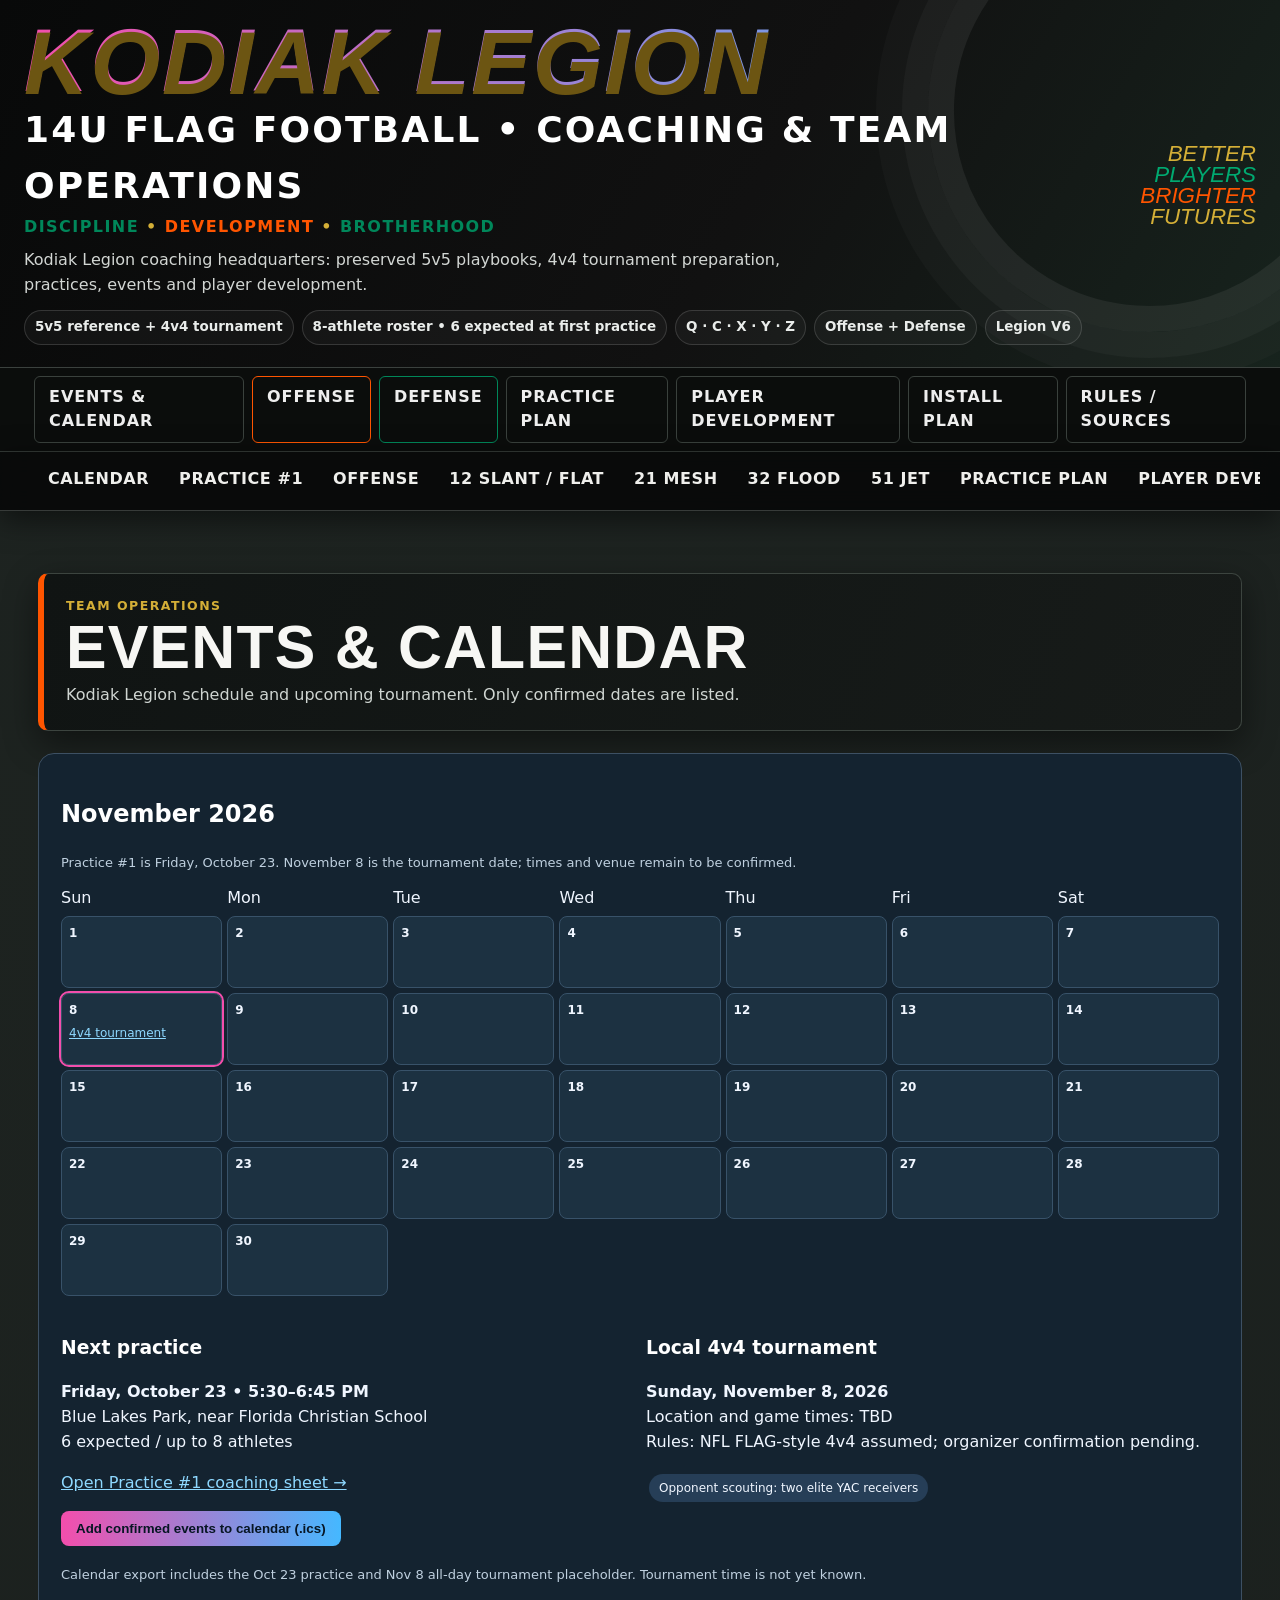
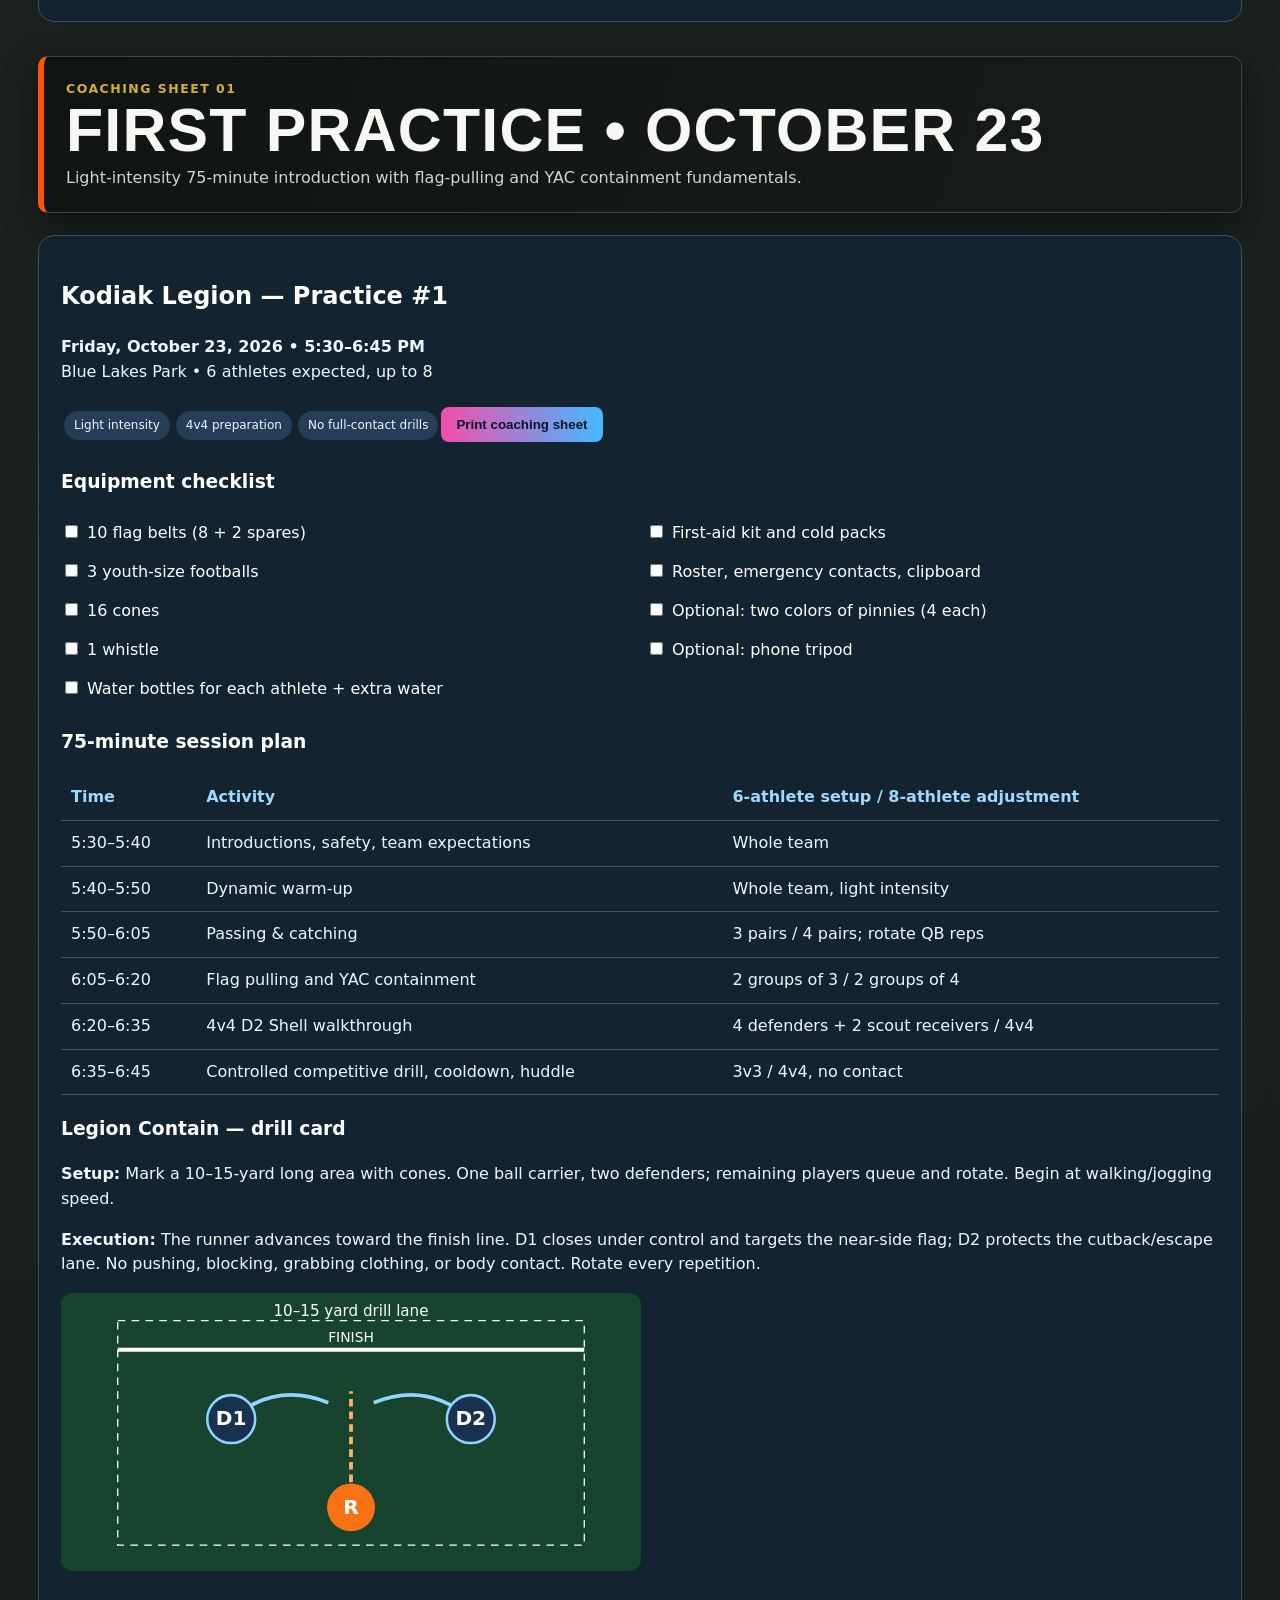
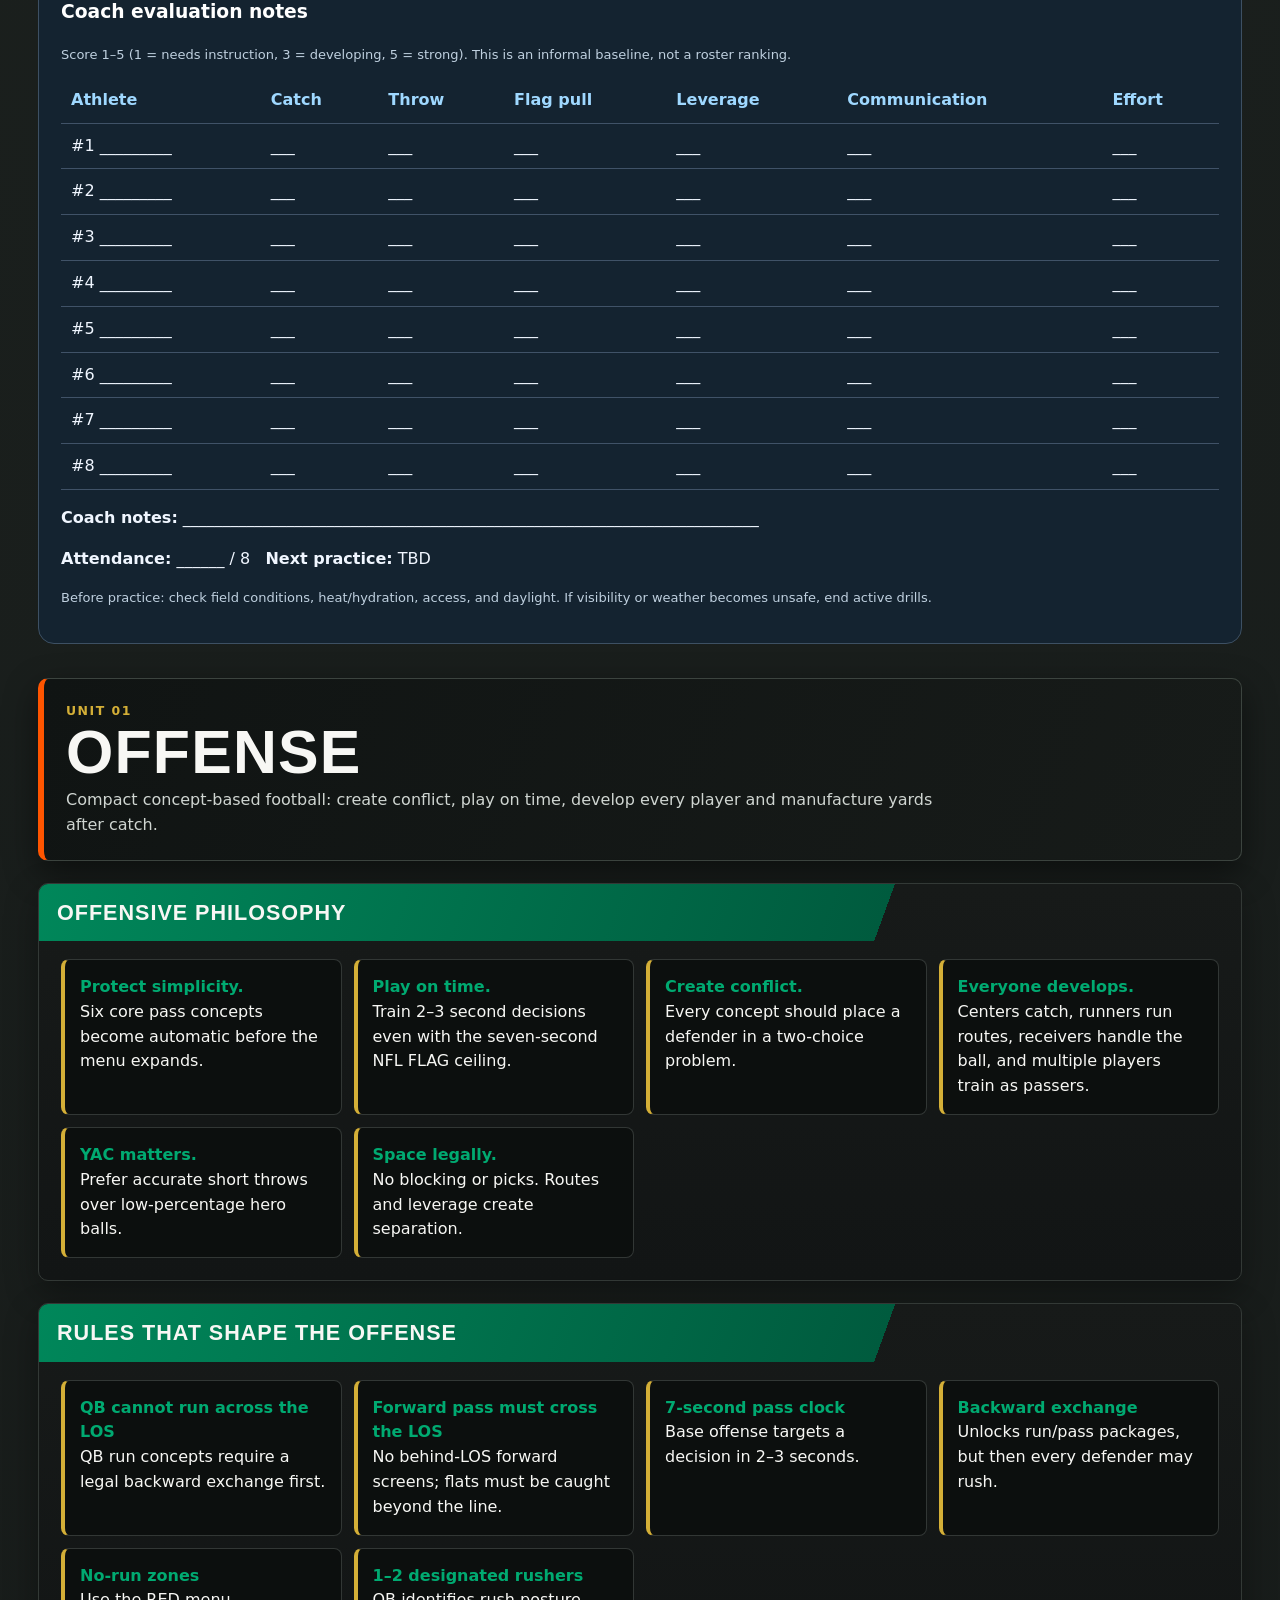
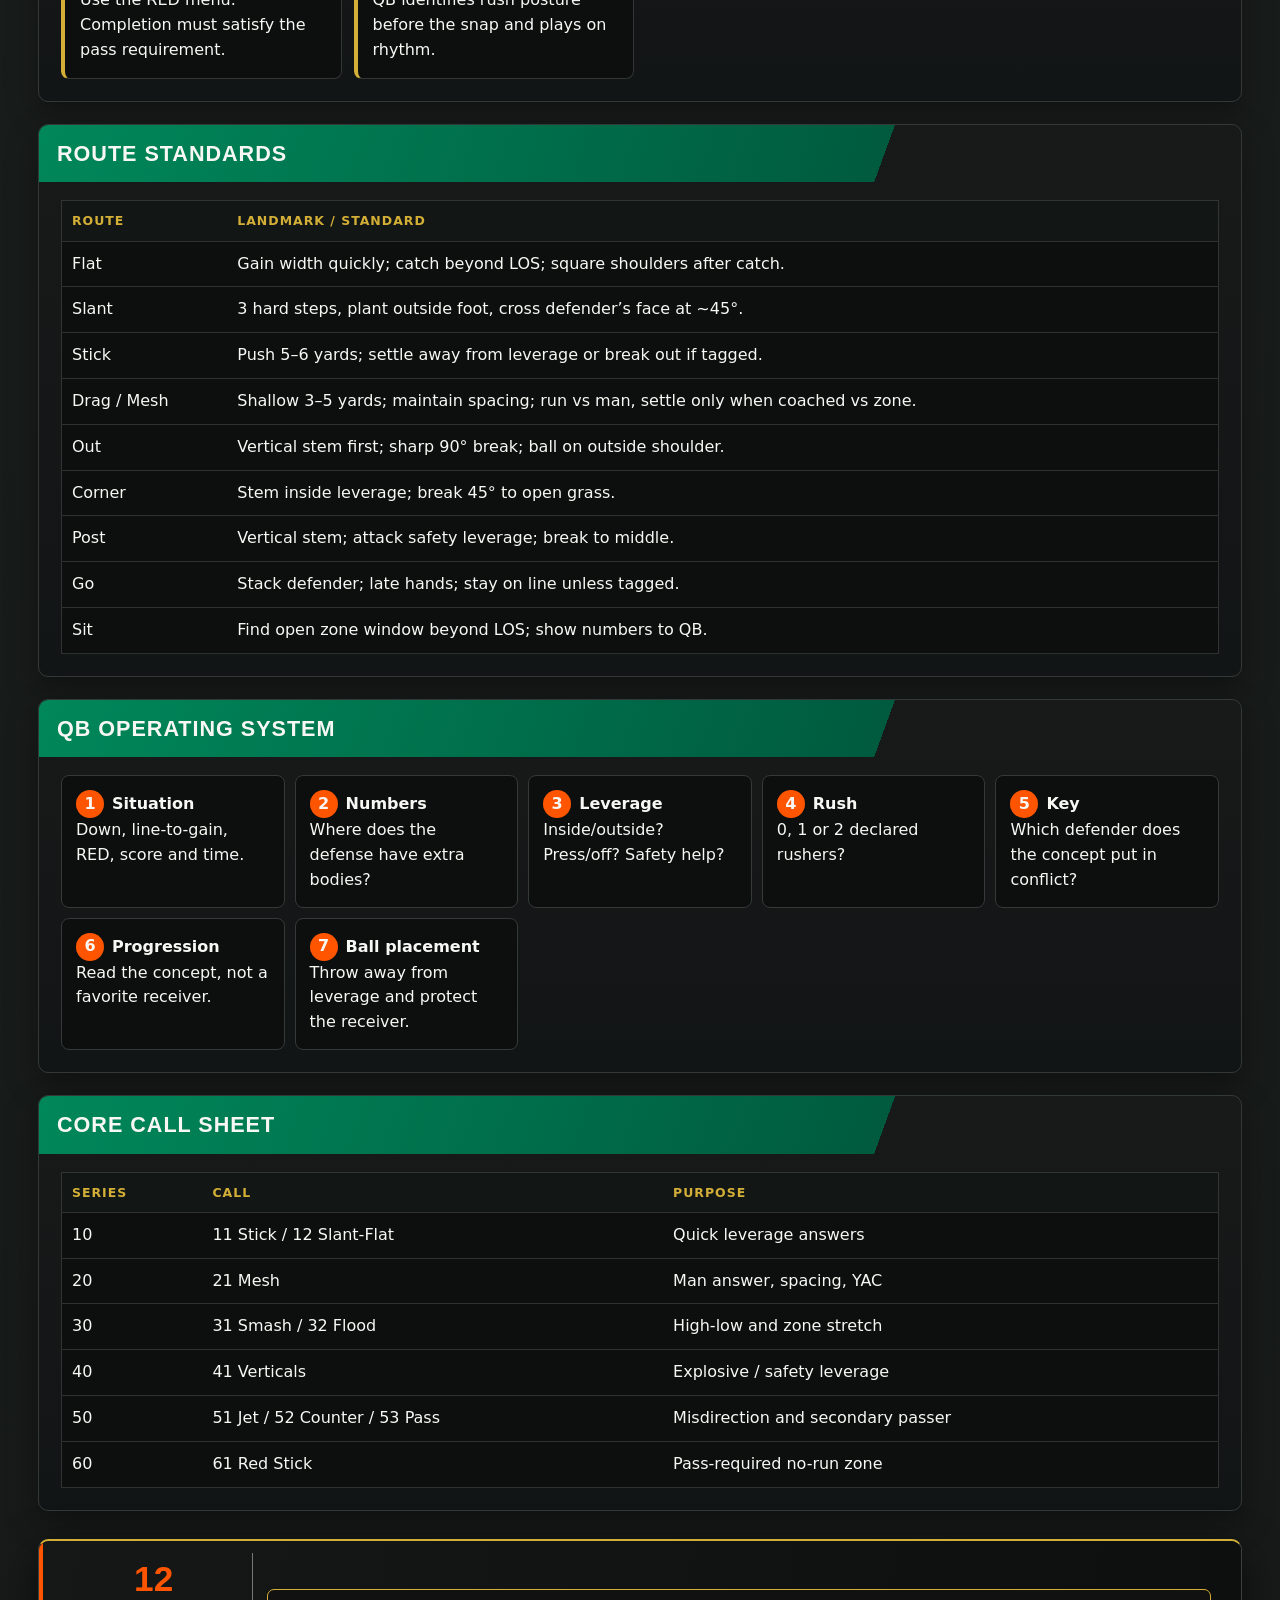
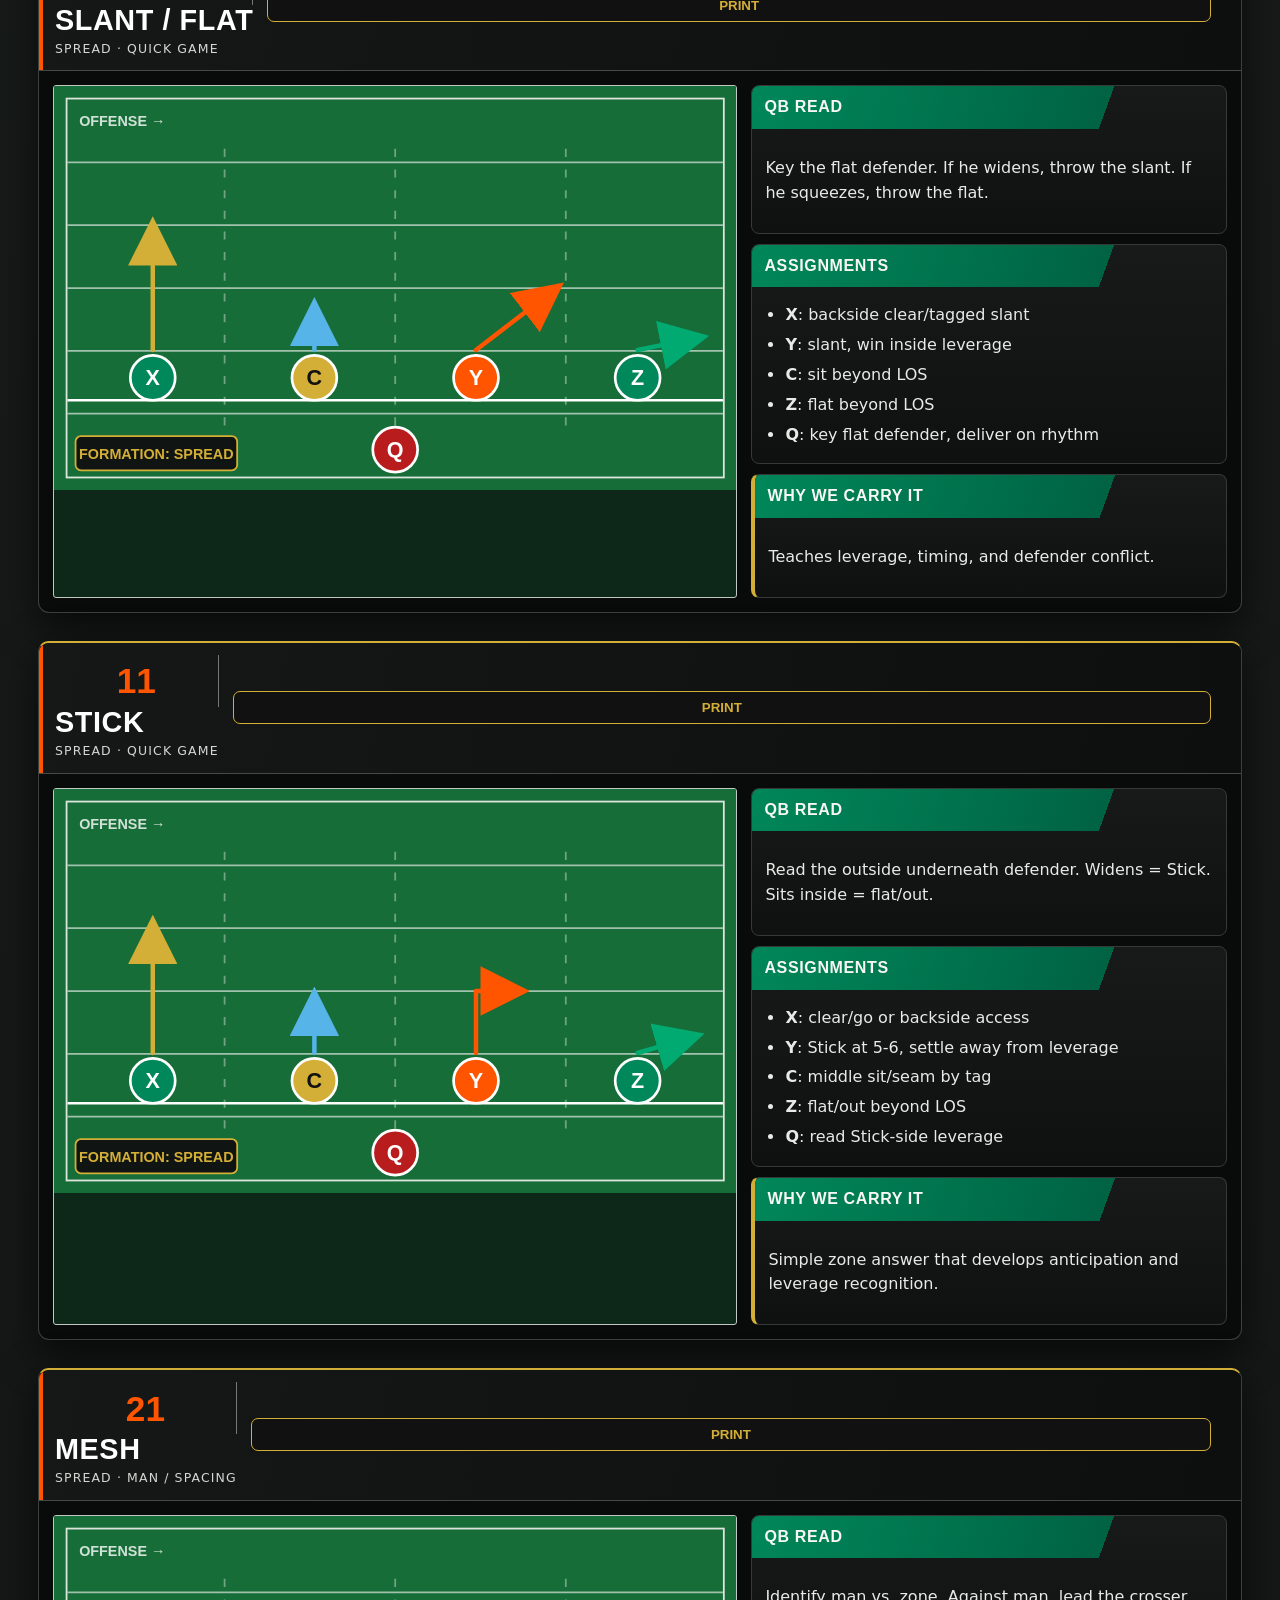
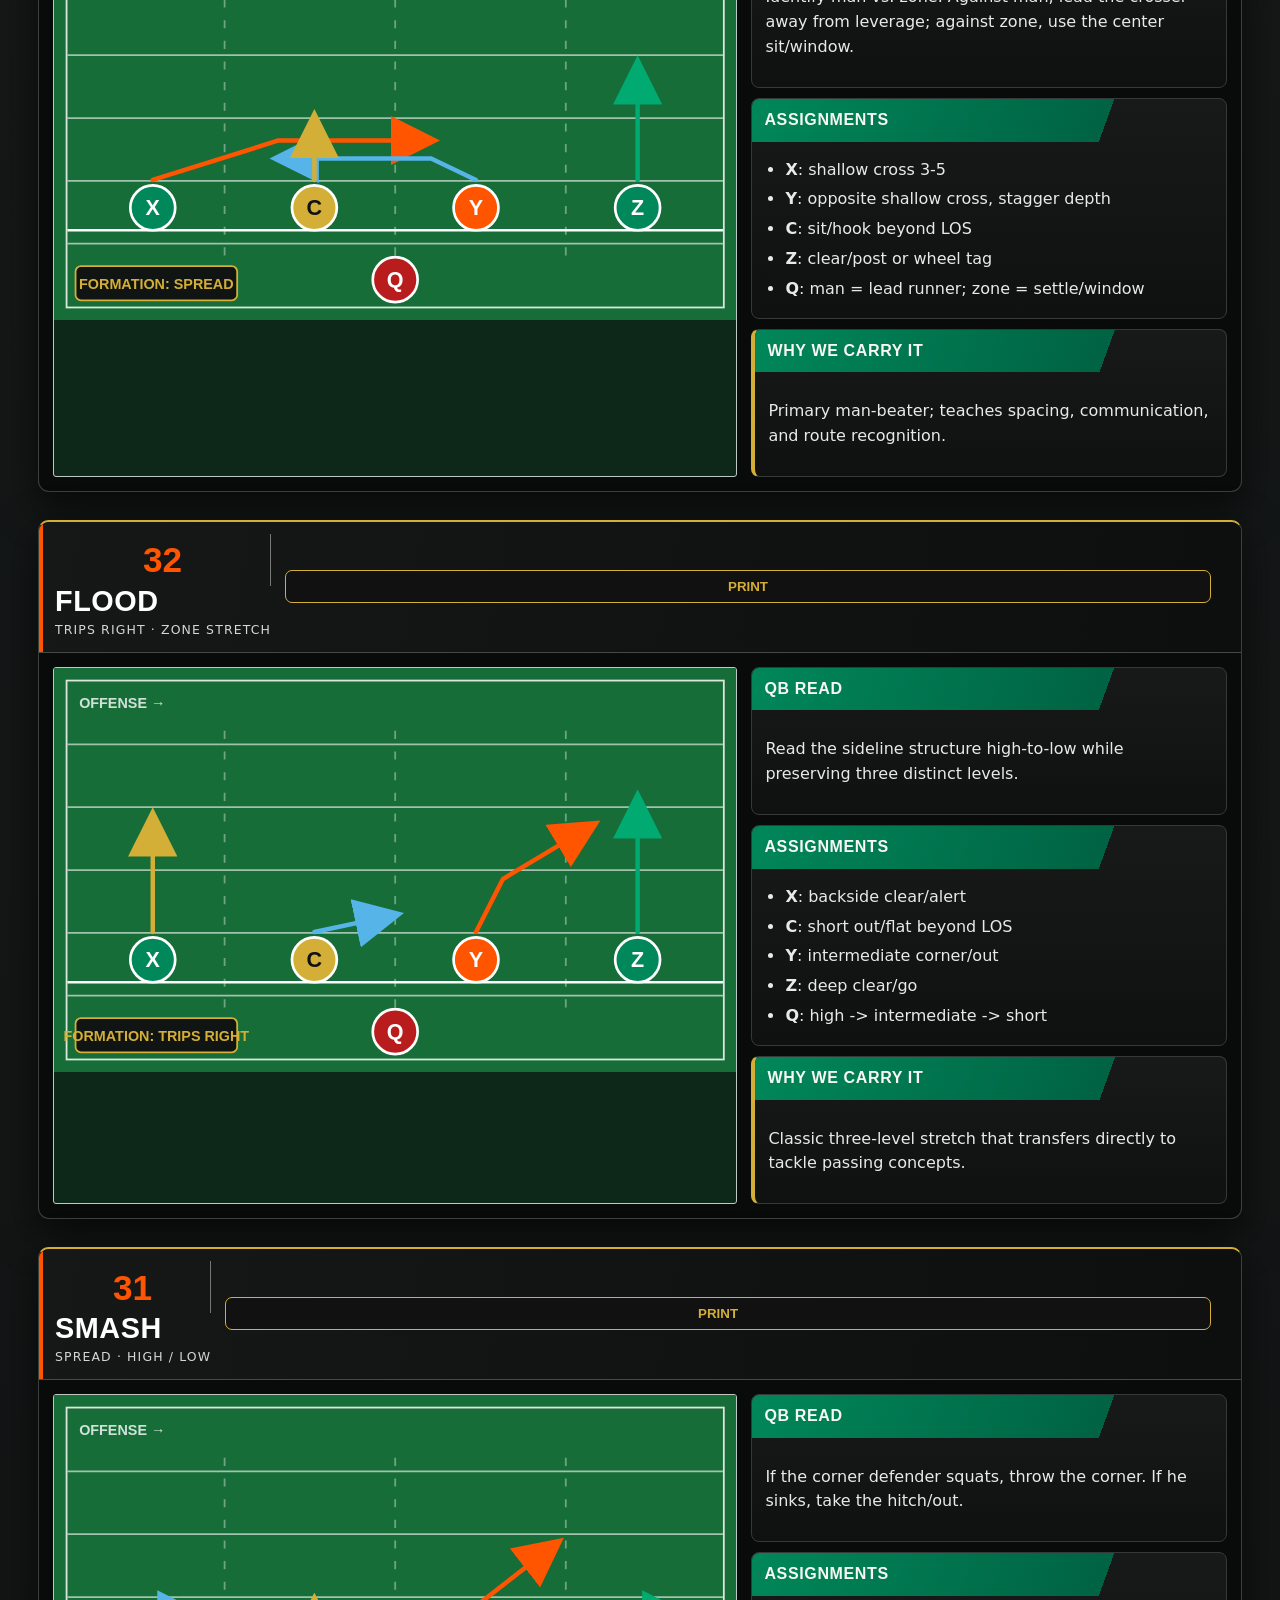
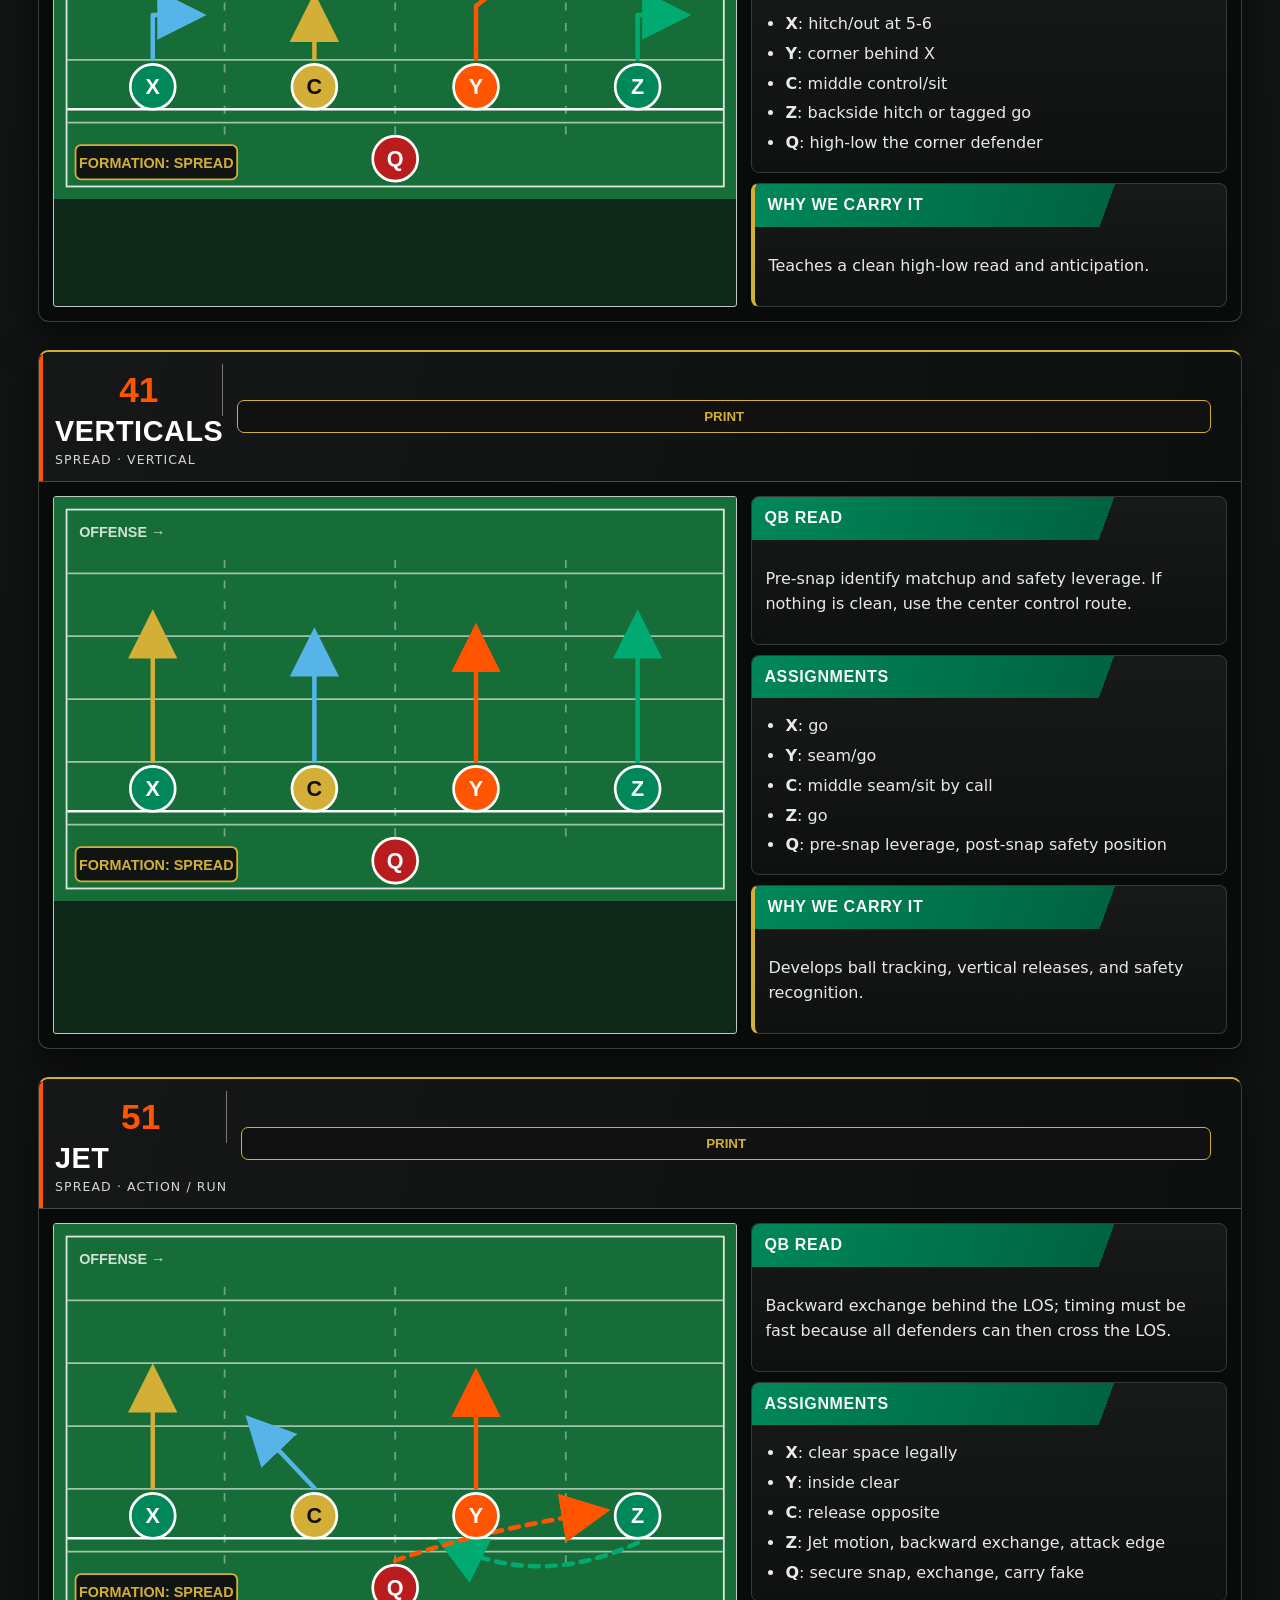
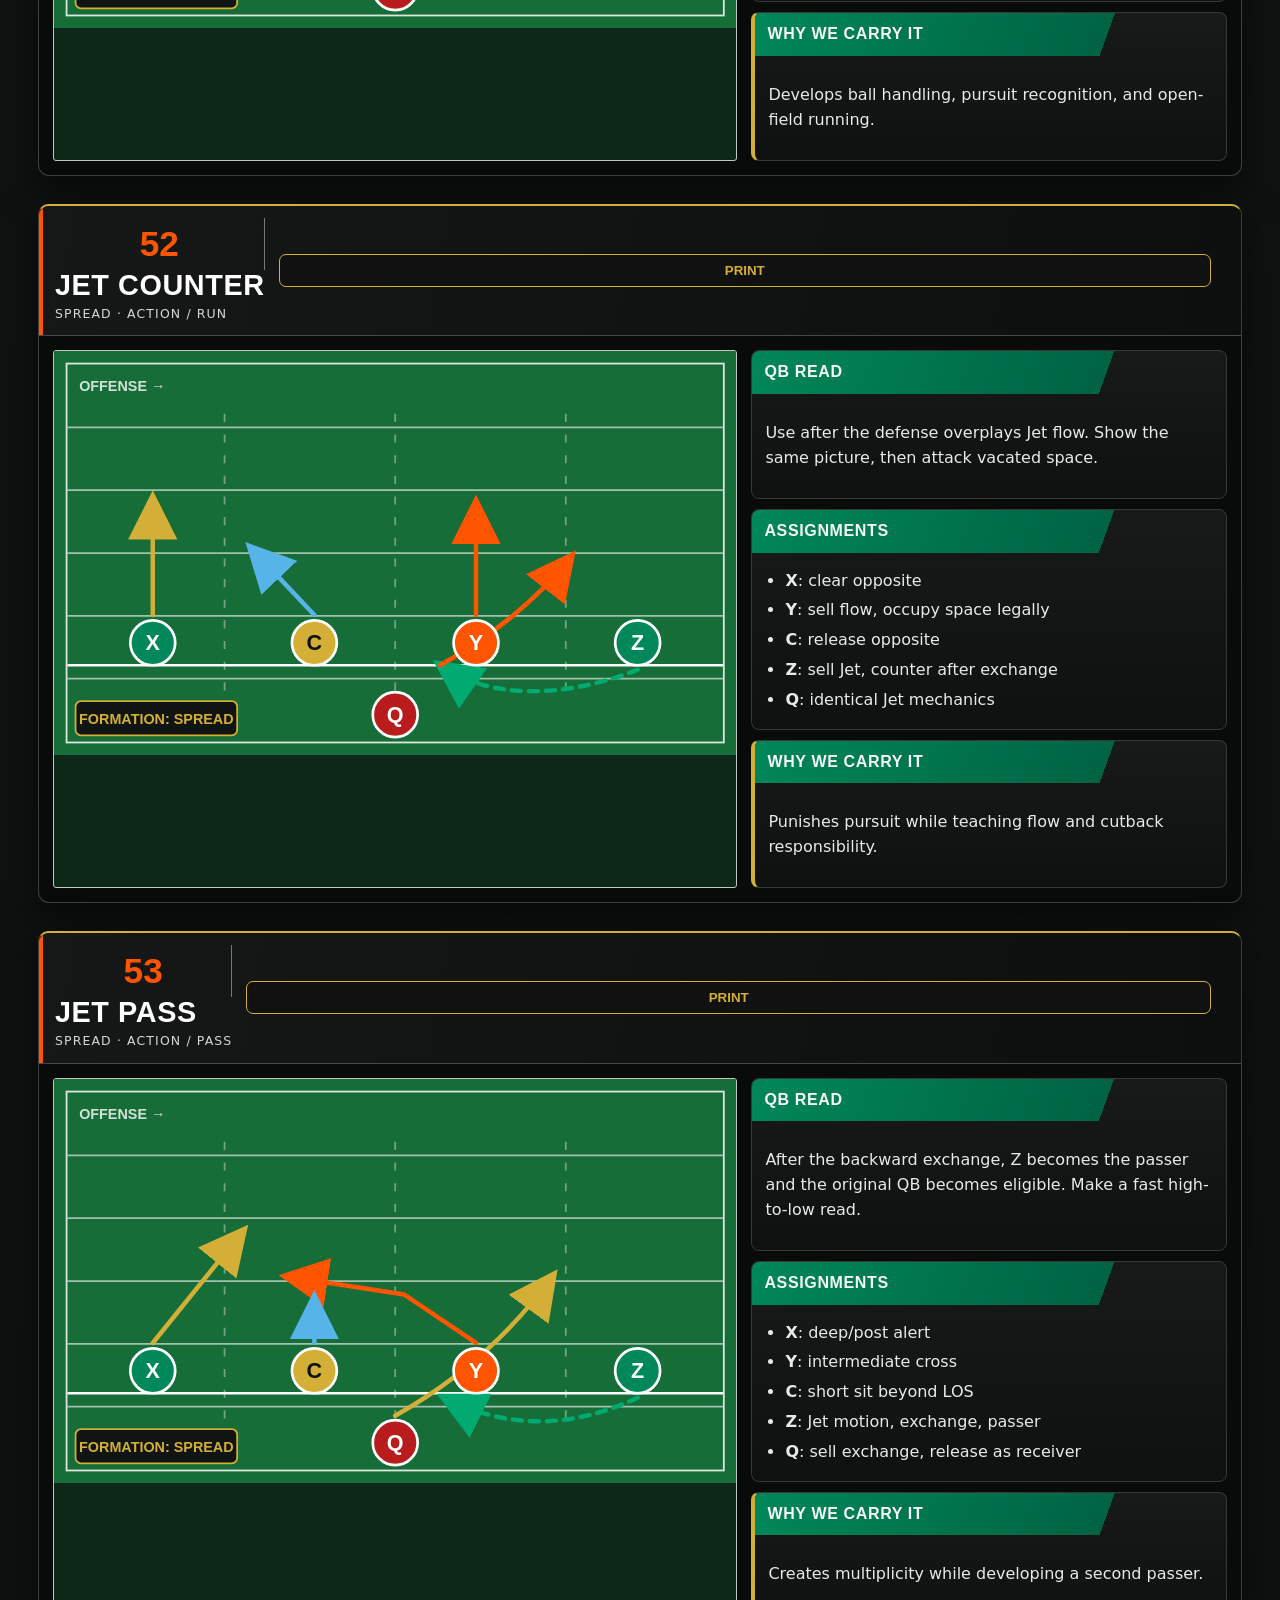
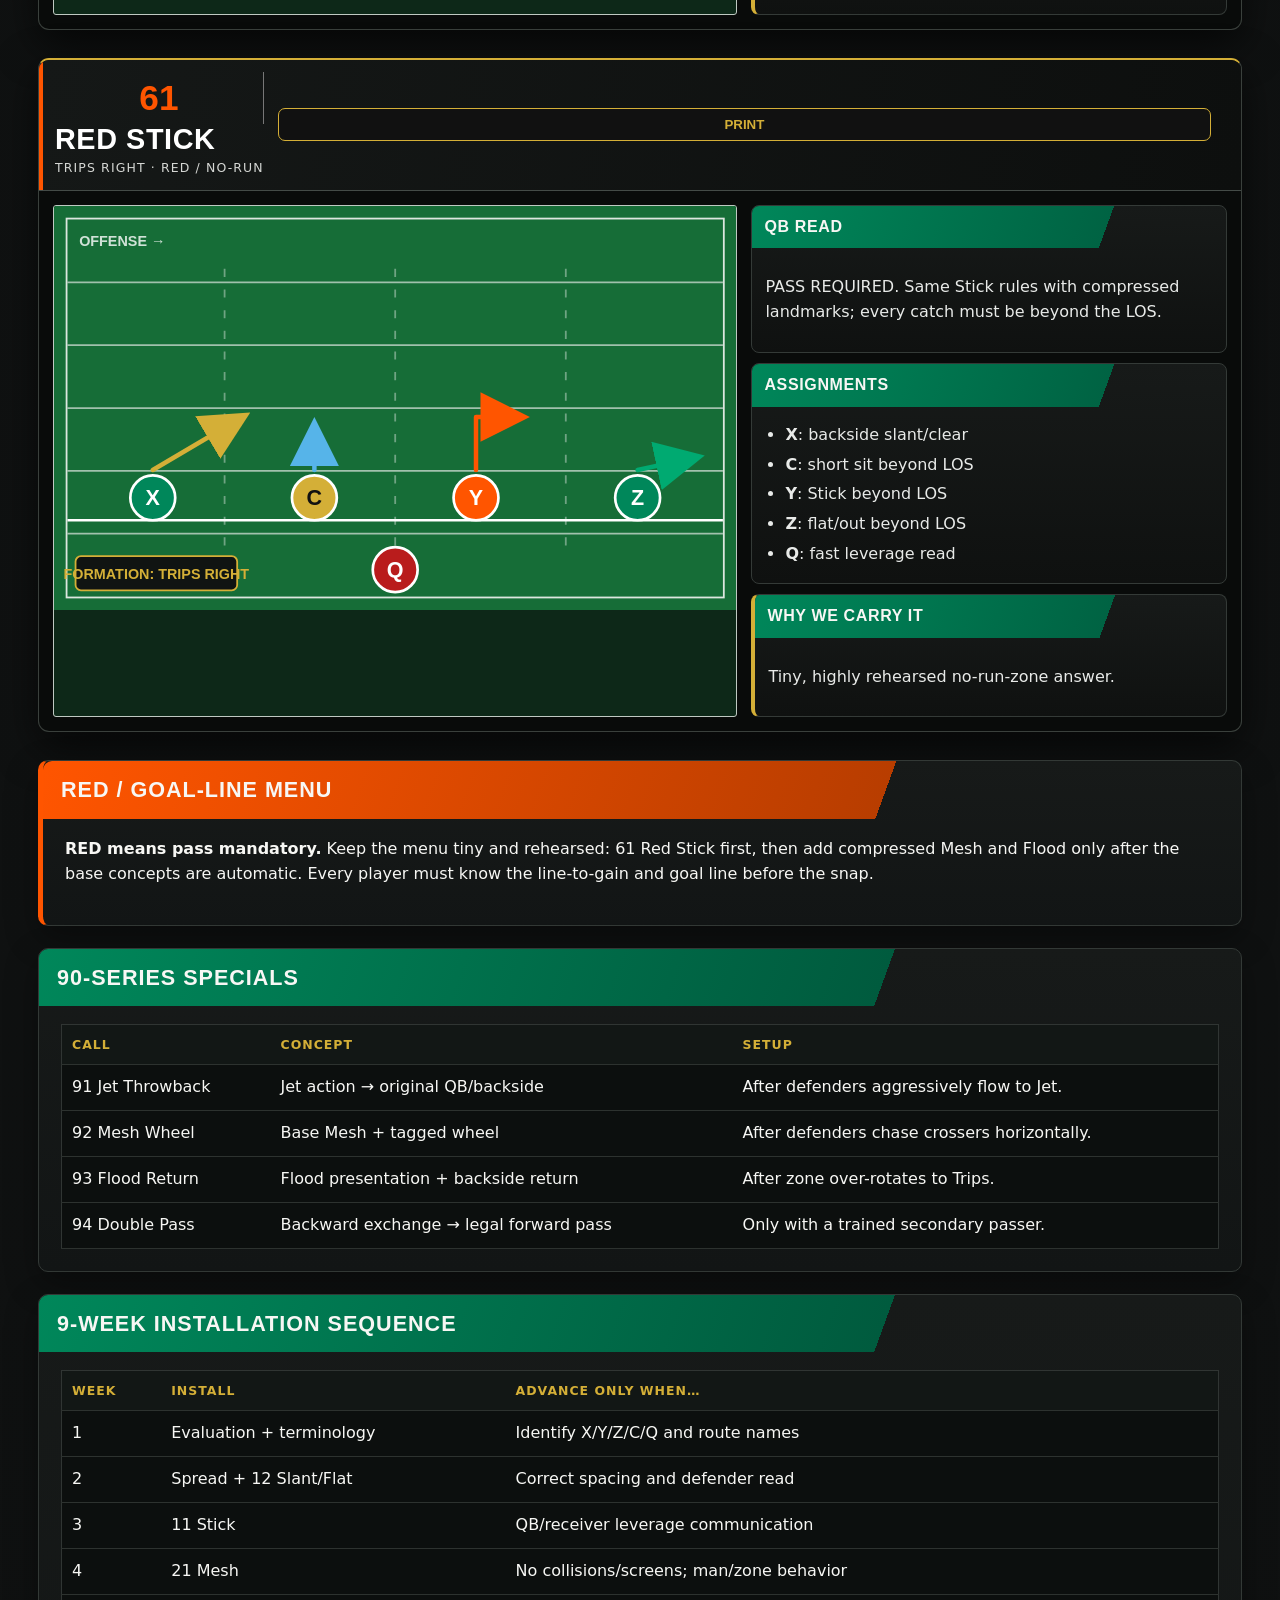
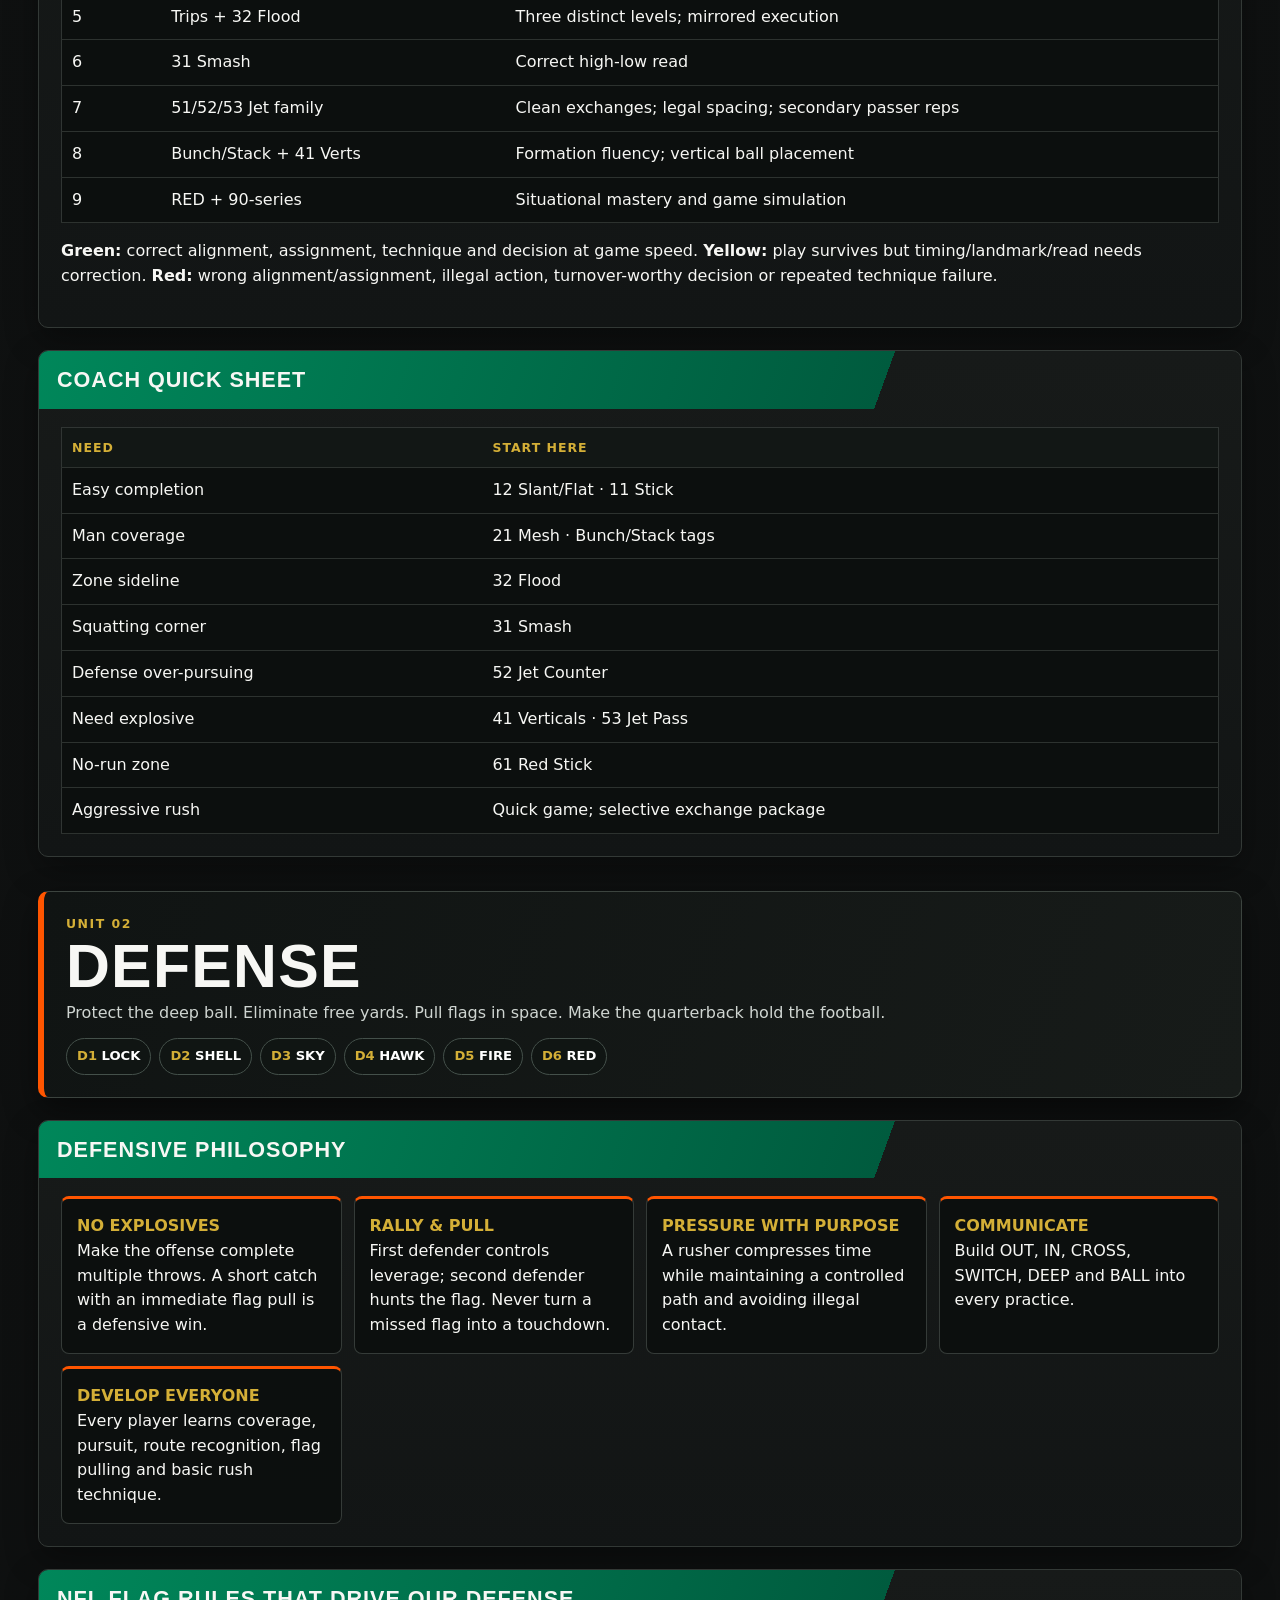
==== index.html @ 1958a47f "Rename index.html.html to index.html" ====
<!DOCTYPE html>

<html lang="en"><head><meta charset="utf-8"/><meta content="width=device-width,initial-scale=1" name="viewport"/><title>Kodiak Legion | Coaching Playbook &amp; Team Calendar</title><style>
:root{
 --black:#1A1A1A;--black2:#0e1010;--panel:#121515;--panel2:#171a19;
 --green:#00875A;--green2:#006d49;--orange:#FF5500;--gold:#D4AF37;
 --white:#f7f7f4;--muted:#b6bbb7;--line:#333936;--field:#18753a;--field2:#126333;
}
*{box-sizing:border-box}html{scroll-behavior:smooth}body{margin:0;background:radial-gradient(circle at 20% 0,#1e2421 0,#101212 38%,#080909 100%);color:var(--white);font:16px/1.55 Inter,system-ui,-apple-system,Segoe UI,Arial,sans-serif}
a{color:var(--gold)}
header{position:relative;background:linear-gradient(120deg,#080909 0,#111 58%,#17231d 100%);border-bottom:1px solid #3b413e;padding:26px 24px 22px;overflow:hidden}
header:after{content:"";position:absolute;right:-90px;top:-110px;width:390px;height:390px;border:26px solid #ffffff10;border-radius:50%;box-shadow:0 0 0 26px #ffffff08,0 0 0 52px #ffffff05;transform:rotate(-18deg)}
.hero{max-width:1240px;margin:auto;position:relative;z-index:1;display:grid;grid-template-columns:1fr auto;gap:30px;align-items:center}.brandmark{font-family:Impact,'Arial Black',sans-serif;font-style:italic;font-size:clamp(2.8rem,7vw,5.8rem);line-height:.78;color:var(--gold);letter-spacing:.02em;text-transform:uppercase;text-shadow:0 3px 0 #6c5512}.hero h1{font-size:clamp(1.5rem,3vw,2.25rem);margin:6px 0 2px;text-transform:uppercase;letter-spacing:.06em;color:#fff}.tagline{font-weight:900;text-transform:uppercase;letter-spacing:.09em}.tagline .g{color:var(--green)}.tagline .o{color:var(--orange)}.tagline .gd{color:var(--gold)}.hero p{max-width:820px;color:#d2d6d3;margin:8px 0}.hero-right{text-align:right;font-family:Impact,'Arial Black',sans-serif;font-style:italic;text-transform:uppercase;line-height:.94;font-size:1.4rem}.hero-right .gold{color:var(--gold)}.hero-right .green{color:#00aa71}.hero-right .orange{color:var(--orange)}
.meta{display:flex;gap:8px;flex-wrap:wrap;margin-top:12px}.pill{border:1px solid #ffffff24;padding:6px 10px;border-radius:999px;background:#ffffff09;color:#e9ecea;font-size:.84rem;font-weight:800}
nav{position:sticky;top:0;z-index:20;background:#080909ee;backdrop-filter:blur(10px);border-bottom:1px solid #373b39;box-shadow:0 8px 30px #0008}.navinner{max-width:1240px;margin:auto;display:flex;gap:2px;align-items:center;padding:0 14px;overflow:auto}.navinner a{white-space:nowrap;text-decoration:none;color:#efefec;font-weight:900;text-transform:uppercase;letter-spacing:.035em;padding:15px 14px;border-bottom:3px solid transparent}.navinner a:hover{background:#00875a26;color:#fff;border-bottom-color:var(--green)}.search{margin-left:auto;min-width:210px;padding:9px 12px;border:1px solid #424744;border-radius:6px;background:#161918;color:#fff;outline:none}.search:focus{border-color:var(--gold)}
main{max-width:1240px;margin:auto;padding:28px 18px 72px}.section{background:linear-gradient(180deg,var(--panel2),var(--panel));border:1px solid var(--line);border-radius:10px;padding:22px;margin:0 0 22px;box-shadow:0 12px 34px #0005}.section h2{margin:-22px -22px 18px;padding:12px 18px;background:linear-gradient(110deg,var(--green),#005b3e 70%,transparent 70%);font-family:Impact,'Arial Black',sans-serif;text-transform:uppercase;letter-spacing:.045em;font-size:1.35rem;border-radius:9px 9px 0 0}.principles,.rules{display:grid;grid-template-columns:repeat(auto-fit,minmax(230px,1fr));gap:12px}.principle,.rule{padding:15px;background:#0c0f0e;border:1px solid #323735;border-left:4px solid var(--gold);border-radius:8px}.principle b,.rule b{color:#00aa71}.section table{width:100%;border-collapse:collapse;background:#0c0f0e;border:1px solid #303533}.section th,.section td{padding:10px;border-bottom:1px solid #2d322f;text-align:left;vertical-align:top}.section th{background:#121715;color:var(--gold);font-size:.78rem;text-transform:uppercase;letter-spacing:.08em}.section tr:hover td{background:#141a17}.qbsteps{counter-reset:q;display:grid;grid-template-columns:repeat(auto-fit,minmax(220px,1fr));gap:10px}.qb{padding:14px;background:#0c0f0e;border:1px solid #343a37;border-radius:8px}.qb:before{counter-increment:q;content:counter(q);display:inline-grid;place-items:center;width:28px;height:28px;background:var(--orange);border-radius:50%;font-weight:900;margin-right:8px}
.play{background:#090b0a;border:1px solid #3a403c;border-top:2px solid var(--gold);border-radius:11px;margin:28px 0;overflow:hidden;box-shadow:0 14px 42px #0009}.playhead{display:grid;grid-template-columns:auto 1fr auto;gap:14px;align-items:center;padding:12px 16px;background:linear-gradient(100deg,#151817,#0d0f0e);border-bottom:1px solid #444b47;position:relative}.playhead:before{content:"";position:absolute;left:0;top:0;bottom:0;width:4px;background:var(--orange)}.call{display:grid;place-items:center;min-width:58px;height:52px;padding:0 12px;background:transparent;color:var(--orange);font:900 2.2rem/1 Impact,'Arial Black',sans-serif;border-right:1px solid #777}.playhead h3{margin:0;font:900 1.8rem/1.05 Impact,'Arial Black',sans-serif;text-transform:uppercase;letter-spacing:.02em;color:#fff}.playhead p{margin:4px 0 0;color:#d5d7d4;text-transform:uppercase;font-size:.78rem;letter-spacing:.09em}.print-btn{border:1px solid var(--gold);background:#111;color:var(--gold);border-radius:7px;padding:8px 12px;font-weight:900;text-transform:uppercase;cursor:pointer}.print-btn:hover{background:var(--gold);color:#111}.playgrid{display:grid;grid-template-columns:minmax(0,1.18fr) minmax(310px,.82fr);gap:14px;padding:14px}.diagram-wrap{background:#0d2818;border:1px solid #bfc9c2;border-radius:3px;min-height:420px;overflow:hidden}.diagram-wrap svg{display:block;width:100%;height:auto}.playinfo{display:grid;gap:10px}.info-panel{background:linear-gradient(180deg,#171a19,#0f1110);border:1px solid #343a37;border-radius:8px;overflow:hidden}.info-panel h4{margin:0;padding:9px 12px;background:linear-gradient(110deg,var(--green),#006343 74%,transparent 74%);font-family:Impact,'Arial Black',sans-serif;text-transform:uppercase;letter-spacing:.04em;font-size:1rem}.info-panel .body{padding:11px 13px;color:#e8eae8}.info-panel ul{margin:3px 0;padding-left:20px}.info-panel li{margin:5px 0}.keyline{display:flex;gap:8px;align-items:flex-start;margin:7px 0}.keyline strong{color:#00aa71}.why{border-left:4px solid var(--gold)}.redbox{border-left:5px solid var(--orange)}.redbox h2{background:linear-gradient(110deg,var(--orange),#b83d00 70%,transparent 70%)}.footer{max-width:1240px;margin:auto;border-top:1px solid #333;color:#8fbca9;text-transform:uppercase;font-weight:800;letter-spacing:.06em;padding:18px}.hidden{display:none!important}

.unit-divider{margin:34px 0 22px;padding:22px;background:linear-gradient(110deg,#101413,#171b19);border:1px solid #3c443f;border-left:6px solid var(--orange);border-radius:10px;box-shadow:0 12px 34px #0007}.unit-divider .eyebrow{color:var(--gold);font-weight:900;text-transform:uppercase;letter-spacing:.12em;font-size:.78rem}.unit-divider h2{margin:2px 0 5px;font:900 clamp(2rem,5vw,3.8rem)/1 Impact,'Arial Black',sans-serif;text-transform:uppercase;letter-spacing:.02em}.unit-divider p{margin:0;color:#cfd5d1;max-width:900px}.defense .playhead:before{background:var(--green)}.defense .call{color:var(--gold)}.defense .diagram-wrap{background:#101312;border-color:#879089}.defense .info-panel h4{background:linear-gradient(110deg,#006d49,#004f35 74%,transparent 74%)}.def-identity{display:grid;grid-template-columns:repeat(auto-fit,minmax(235px,1fr));gap:12px}.def-card{background:#0c0f0e;border:1px solid #353b38;border-top:3px solid var(--orange);border-radius:8px;padding:15px}.def-card b{color:var(--gold);text-transform:uppercase}.call-strip{display:flex;gap:8px;flex-wrap:wrap;margin-top:12px}.call-chip{padding:7px 10px;border-radius:999px;border:1px solid #44504a;background:#101513;color:#fff;font-weight:900;font-size:.82rem}.call-chip span{color:var(--gold)}.diagram-img{display:block;width:100%;height:auto;background:#1a1a1a}.unit-nav{background:#0b0d0c;border-bottom:1px solid #343a37}.unit-nav .inner{max-width:1240px;margin:auto;display:flex;gap:8px;padding:8px 14px}.unit-nav a{display:inline-block;text-decoration:none;padding:8px 14px;border:1px solid #3a413d;border-radius:6px;color:#eee;text-transform:uppercase;font-weight:900;letter-spacing:.06em}.unit-nav a.offense{border-color:var(--orange)}.unit-nav a.defense-link{border-color:var(--green)}.unit-nav a:hover{background:#ffffff0b;color:#fff}

.practice-three{display:grid;grid-template-columns:repeat(auto-fit,minmax(240px,1fr));gap:12px;margin:8px 0 16px}.practice-mode{background:#0c0f0e;border:1px solid #353b38;border-top:3px solid var(--gold);border-radius:8px;padding:15px}.practice-mode b{display:block;color:#00aa71;text-transform:uppercase;margin-bottom:5px}.practice-mode span{color:#d8ddda}.practice-principles{display:grid;grid-template-columns:repeat(auto-fit,minmax(245px,1fr));gap:10px}.practice-principles>div{padding:13px;background:#0b0e0d;border-left:4px solid var(--orange);border-radius:6px}.practice-principles b{display:block;color:var(--gold);text-transform:uppercase}.practice-principles span{color:#ccd1ce}.practice-table-wrap{overflow:auto;border:1px solid #313633;border-radius:7px}.practice-table{min-width:760px}.practice-table.compact{min-width:820px;font-size:.9rem}.practice-table td:first-child{font-weight:900;color:var(--gold);white-space:nowrap}.practice-note{padding:12px 14px;border-left:4px solid var(--orange);background:#0b0e0d;margin:14px 0 0}.practice-weeks>p{color:#cfd4d1}.week-card{border:1px solid #343a37;border-radius:10px;background:#0b0d0c;margin:16px 0;overflow:hidden}.week-head{display:flex;justify-content:space-between;gap:16px;align-items:center;padding:12px 16px;background:linear-gradient(100deg,#111714,#0b0d0c);border-bottom:1px solid #343a37}.week-head>div{display:flex;align-items:center;gap:12px}.week-no{display:grid;place-items:center;min-width:48px;height:42px;border-radius:6px;background:var(--gold);color:#111;font:900 1.45rem/1 Impact,'Arial Black',sans-serif}.week-head h3{margin:0;color:#fff;text-transform:uppercase;font:900 1.2rem/1.1 Impact,'Arial Black',sans-serif;letter-spacing:.04em}.week-date{color:#00aa71;font-weight:900;text-transform:uppercase}.practice-day{border-top:1px solid #282d2a;background:#0f1211}.practice-day summary{cursor:pointer;display:flex;justify-content:space-between;gap:12px;align-items:center;padding:12px 15px;font-weight:900;text-transform:uppercase;color:#fff}.practice-day summary:hover{background:#141a17}.day-meta{color:var(--gold);font-size:.8rem}.practice-day .practice-table-wrap{margin:0 12px 14px}.drill-grid{display:grid;grid-template-columns:repeat(auto-fit,minmax(260px,1fr));gap:12px}.drill-card{padding:14px;background:#0c0f0e;border:1px solid #353b38;border-top:3px solid var(--green);border-radius:8px}.drill-card h4{margin:0 0 8px;color:var(--gold);text-transform:uppercase}.drill-card ul{margin:0;padding-left:18px;color:#d5d9d6}.drill-card li{margin:5px 0}


.player-dev-grid{display:grid;grid-template-columns:repeat(auto-fit,minmax(220px,1fr));gap:12px;margin:16px 0}.player-dev-card{background:linear-gradient(145deg,#0d100f,#151917);border:1px solid #363d39;border-top:3px solid var(--green);border-radius:9px;padding:16px;box-shadow:0 10px 28px #0006}.player-dev-card.orange{border-top-color:var(--orange)}.player-dev-card.gold{border-top-color:var(--gold)}.player-dev-card h3{margin:0 0 6px;color:#fff;text-transform:uppercase;font-size:1rem;letter-spacing:.04em}.player-dev-card p{margin:0;color:#cbd1cd;font-size:.92rem}.metric-strip{display:grid;grid-template-columns:repeat(auto-fit,minmax(150px,1fr));gap:10px;margin:16px 0}.metric{background:#0b0e0d;border:1px solid #343a37;border-radius:8px;padding:14px;text-align:center}.metric .value{font:900 1.7rem/1 Impact,'Arial Black',sans-serif;color:var(--gold)}.metric .label{margin-top:5px;font-size:.75rem;color:#bfc6c2;text-transform:uppercase;font-weight:900;letter-spacing:.07em}.score-scale{display:grid;grid-template-columns:repeat(5,1fr);gap:6px;margin-top:12px}.score-scale div{padding:10px 8px;border-radius:6px;text-align:center;font-weight:900;background:#121614;border:1px solid #3a413d}.score-scale b{display:block;color:var(--gold);font-size:1.15rem}.download-card{display:flex;gap:14px;align-items:center;justify-content:space-between;flex-wrap:wrap;background:linear-gradient(110deg,#061a12,#0b2118 65%,#3b1607);border:1px solid #365448;border-left:5px solid var(--green);border-radius:10px;padding:18px;margin-top:18px}.download-card h3{margin:0;color:white;text-transform:uppercase}.download-card p{margin:5px 0 0;color:#cbd5d0}.download-card a{display:inline-block;text-decoration:none;background:var(--orange);color:white;font-weight:900;text-transform:uppercase;padding:11px 16px;border-radius:6px;border:1px solid #ff8b52}.download-card a:hover{filter:brightness(1.1)}

@media(max-width:850px){.hero{grid-template-columns:1fr}.hero-right{text-align:left}.playgrid{grid-template-columns:1fr}.playhead{grid-template-columns:auto 1fr}.print-btn{grid-column:1/-1;width:max-content}.search{min-width:150px}.navinner a{padding:13px 10px;font-size:.82rem}}
@media print{nav,.print-btn,.hero-right{display:none}body{background:white;color:#111}.section,.play,.info-panel{box-shadow:none;background:white;color:#111;border-color:#bbb}.section h2,.info-panel h4{color:white}.playhead{background:#111}.playinfo .body{color:#111}.diagram-wrap{break-inside:avoid}header{background:#111}.footer{color:#111}}
</style><style>
:root{--legion-pink:#f34eac;--legion-blue:#45b8ff} .brandmark{background:linear-gradient(100deg,#f34eac,#45b8ff);-webkit-background-clip:text;background-clip:text;color:transparent!important;font-weight:900} .legion-panel{border:1px solid #3d5063;border-radius:16px;padding:22px;margin:18px 0;background:#142330;color:#f0f6ff}.legion-panel h2,.legion-panel h3{color:#fff}.legion-panel p,.legion-panel li{line-height:1.55}.legion-grid{display:grid;grid-template-columns:repeat(auto-fit,minmax(240px,1fr));gap:12px}.legion-chip{display:inline-block;padding:5px 10px;background:#263e57;border-radius:20px;font-size:12px;margin:3px}.legion-table{width:100%;border-collapse:collapse}.legion-table td,.legion-table th{padding:10px;border-bottom:1px solid #405267;text-align:left;color:#f0f6ff}.legion-table th{color:#9fd8ff}.legion-calendar{display:grid;grid-template-columns:repeat(7,minmax(0,1fr));gap:5px}.legion-day{min-height:72px;background:#1c3141;border:1px solid #385269;border-radius:8px;padding:7px;font-size:12px}.legion-day strong{display:block;margin-bottom:4px}.legion-day.event{outline:2px solid #f34eac}.legion-day.practice{outline:2px solid #45b8ff}.legion-btn{cursor:pointer;background:linear-gradient(90deg,#f34eac,#45b8ff);border:0;color:#071624;font-weight:800;border-radius:8px;padding:10px 15px;margin:6px 5px 6px 0}.legion-muted{color:#bfd0df!important;font-size:13px}.legion-check label{display:block;padding:7px 0;color:#fff}.legion-check input{margin-right:9px;accent-color:#f34eac}.legion-eval td{height:34px}.legion-field{background:#203549;border:1px solid #5a7184;border-radius:5px;color:white;padding:8px;max-width:100%}.legion-panel a{color:#8ed8ff}@media print{header,.unit-nav,nav,.legion-btn{display:none!important}body.print-legion main>*:not(#first-practice){display:none!important}body.print-legion #first-practice{display:block!important;background:#fff!important;color:#111!important}body.print-legion #first-practice *{color:#111!important;background:transparent!important}body.print-legion #first-practice .legion-panel{border:1px solid #777!important}body.print-legion #first-practice .legion-field{border:1px solid #888!important}}</style></head><body>
<header><div class="hero"><div><div class="brandmark">KODIAK LEGION</div><h1>14U Flag Football • Coaching &amp; Team Operations</h1><div class="tagline"><span class="g">Discipline</span> <span class="gd">•</span> <span class="o">Development</span> <span class="gd">•</span> <span class="g">Brotherhood</span></div><p>Kodiak Legion coaching headquarters: preserved 5v5 playbooks, 4v4 tournament preparation, practices, events and player development.</p><div class="meta"><span class="pill">5v5 reference + 4v4 tournament</span><span class="pill">8-athlete roster • 6 expected at first practice</span><span class="pill">Q · C · X · Y · Z</span><span class="pill">Offense + Defense</span><span class="pill">Legion V6</span></div></div><div class="hero-right"><div class="gold">BETTER</div><div class="green">PLAYERS</div><div class="orange">BRIGHTER</div><div class="gold">FUTURES</div></div></div></header>
<div class="unit-nav"><div class="inner"><a href="#team-calendar">EVENTS &amp; CALENDAR</a><a class="offense" href="#offense">OFFENSE</a><a class="defense-link" href="#defense">DEFENSE</a><a href="#practice">PRACTICE PLAN</a><a href="#player-development">PLAYER DEVELOPMENT</a><a href="#install">INSTALL PLAN</a><a href="#sources">RULES / SOURCES</a></div></div>
<nav><div class="navinner"><a href="#team-calendar">Calendar</a><a href="#first-practice">PRACTICE #1</a><a href="#offense">Offense</a><a href="#p12">12 Slant / Flat</a><a href="#p21">21 Mesh</a><a href="#p32">32 Flood</a><a href="#p51">51 Jet</a><a href="#practice">Practice Plan</a><a href="#player-development">Player Development</a><a href="#defense">Defense</a><a href="#d1">D1 Lock</a><a href="#d2">D2 Shell</a><a href="#d3">D3 Sky</a><a href="#d4">D4 Hawk</a><a href="#d5">D5 Fire</a><a href="#d6">D6 Red</a><input class="search" id="q" placeholder="Search plays, practices &amp; players…"/></div></nav>
<main>
<div class="unit-divider" id="team-calendar"><div class="eyebrow">Team operations</div><h2>Events &amp; Calendar</h2><p>Kodiak Legion schedule and upcoming tournament. Only confirmed dates are listed.</p></div>
<section class="legion-panel" data-search="events calendar November 2026 tournament practice">
<h2>November 2026</h2><p class="legion-muted">Practice #1 is Friday, October 23. November 8 is the tournament date; times and venue remain to be confirmed.</p>
<div aria-label="November 2026 calendar" class="legion-calendar">
<div>Sun</div><div>Mon</div><div>Tue</div><div>Wed</div><div>Thu</div><div>Fri</div><div>Sat</div>
<div class="legion-day"><strong>1</strong></div><div class="legion-day"><strong>2</strong></div><div class="legion-day"><strong>3</strong></div><div class="legion-day"><strong>4</strong></div><div class="legion-day"><strong>5</strong></div><div class="legion-day"><strong>6</strong></div><div class="legion-day"><strong>7</strong></div><div class="legion-day event"><strong>8</strong><a href="#tournament-event">4v4 tournament</a></div><div class="legion-day"><strong>9</strong></div><div class="legion-day"><strong>10</strong></div><div class="legion-day"><strong>11</strong></div><div class="legion-day"><strong>12</strong></div><div class="legion-day"><strong>13</strong></div><div class="legion-day"><strong>14</strong></div><div class="legion-day"><strong>15</strong></div><div class="legion-day"><strong>16</strong></div><div class="legion-day"><strong>17</strong></div><div class="legion-day"><strong>18</strong></div><div class="legion-day"><strong>19</strong></div><div class="legion-day"><strong>20</strong></div><div class="legion-day"><strong>21</strong></div><div class="legion-day"><strong>22</strong></div><div class="legion-day"><strong>23</strong></div><div class="legion-day"><strong>24</strong></div><div class="legion-day"><strong>25</strong></div><div class="legion-day"><strong>26</strong></div><div class="legion-day"><strong>27</strong></div><div class="legion-day"><strong>28</strong></div><div class="legion-day"><strong>29</strong></div><div class="legion-day"><strong>30</strong></div></div><div class="legion-grid" style="margin-top:18px"><div><h3>Next practice</h3><p><b>Friday, October 23 • 5:30–6:45 PM</b><br/>Blue Lakes Park, near Florida Christian School<br/>6 expected / up to 8 athletes</p><a href="#first-practice">Open Practice #1 coaching sheet →</a></div><div id="tournament-event"><h3>Local 4v4 tournament</h3><p><b>Sunday, November 8, 2026</b><br/>Location and game times: TBD<br/>Rules: NFL FLAG-style 4v4 assumed; organizer confirmation pending.</p><span class="legion-chip">Opponent scouting: two elite YAC receivers</span></div></div>
<button class="legion-btn" onclick="legionDownloadICS()">Add confirmed events to calendar (.ics)</button><p class="legion-muted">Calendar export includes the Oct 23 practice and Nov 8 all-day tournament placeholder. Tournament time is not yet known.</p></section>
<div class="unit-divider" id="first-practice"><div class="eyebrow">Coaching sheet 01</div><h2>First Practice • October 23</h2><p>Light-intensity 75-minute introduction with flag-pulling and YAC containment fundamentals.</p></div>
<section class="legion-panel"><h2>Kodiak Legion — Practice #1</h2><p><b>Friday, October 23, 2026 • 5:30–6:45 PM</b><br/>Blue Lakes Park • 6 athletes expected, up to 8</p><span class="legion-chip">Light intensity</span><span class="legion-chip">4v4 preparation</span><span class="legion-chip">No full-contact drills</span><button class="legion-btn" onclick="legionPrintPractice()">Print coaching sheet</button>
<h3>Equipment checklist</h3><div class="legion-check legion-grid"><div>
<label><input type="checkbox"/>10 flag belts (8 + 2 spares)</label><label><input type="checkbox"/>3 youth-size footballs</label><label><input type="checkbox"/>16 cones</label><label><input type="checkbox"/>1 whistle</label><label><input type="checkbox"/>Water bottles for each athlete + extra water</label></div><div><label><input type="checkbox"/>First-aid kit and cold packs</label><label><input type="checkbox"/>Roster, emergency contacts, clipboard</label><label><input type="checkbox"/>Optional: two colors of pinnies (4 each)</label><label><input type="checkbox"/>Optional: phone tripod</label></div></div>
<h3>75-minute session plan</h3><table class="legion-table"><thead><tr><th>Time</th><th>Activity</th><th>6-athlete setup / 8-athlete adjustment</th></tr></thead><tbody>
<tr><td>5:30–5:40</td><td>Introductions, safety, team expectations</td><td>Whole team</td></tr><tr><td>5:40–5:50</td><td>Dynamic warm-up</td><td>Whole team, light intensity</td></tr><tr><td>5:50–6:05</td><td>Passing &amp; catching</td><td>3 pairs / 4 pairs; rotate QB reps</td></tr><tr><td>6:05–6:20</td><td>Flag pulling and YAC containment</td><td>2 groups of 3 / 2 groups of 4</td></tr><tr><td>6:20–6:35</td><td>4v4 D2 Shell walkthrough</td><td>4 defenders + 2 scout receivers / 4v4</td></tr><tr><td>6:35–6:45</td><td>Controlled competitive drill, cooldown, huddle</td><td>3v3 / 4v4, no contact</td></tr></tbody></table>
<h3>Legion Contain — drill card</h3><p><b>Setup:</b> Mark a 10–15-yard long area with cones. One ball carrier, two defenders; remaining players queue and rotate. Begin at walking/jogging speed.</p><p><b>Execution:</b> The runner advances toward the finish line. D1 closes under control and targets the near-side flag; D2 protects the cutback/escape lane. No pushing, blocking, grabbing clothing, or body contact. Rotate every repetition.</p>
<svg aria-label="Legion Contain drill: runner approaches two defenders in a marked lane" role="img" style="max-width:580px;width:100%;background:#17432f;border-radius:12px" viewbox="0 0 460 220"><rect fill="none" height="178" stroke="white" stroke-dasharray="6 5" width="370" x="45" y="22"></rect><text fill="white" font-size="12" text-anchor="middle" x="230" y="18">10–15 yard drill lane</text><line stroke="white" stroke-width="3" x1="45" x2="415" y1="45" y2="45"></line><text fill="white" font-size="11" text-anchor="middle" x="230" y="39">FINISH</text><path d="M230 170 L230 78" stroke="#ffb067" stroke-dasharray="6 4" stroke-width="3"></path><path d="M135 100 Q170 70 212 87 M325 100 Q290 70 248 87" fill="none" stroke="#91d5ff" stroke-width="3"></path><circle cx="230" cy="170" fill="#f97316" r="19"></circle><text fill="white" font-weight="bold" text-anchor="middle" x="230" y="175">R</text><circle cx="135" cy="100" fill="#183250" r="19" stroke="#91d5ff" stroke-width="2"></circle><text fill="white" font-weight="bold" text-anchor="middle" x="135" y="105">D1</text><circle cx="325" cy="100" fill="#183250" r="19" stroke="#91d5ff" stroke-width="2"></circle><text fill="white" font-weight="bold" text-anchor="middle" x="325" y="105">D2</text></svg>
<h3>Coach evaluation notes</h3><p class="legion-muted">Score 1–5 (1 = needs instruction, 3 = developing, 5 = strong). This is an informal baseline, not a roster ranking.</p>
<table class="legion-table legion-eval"><thead><tr><th>Athlete</th><th>Catch</th><th>Throw</th><th>Flag pull</th><th>Leverage</th><th>Communication</th><th>Effort</th></tr></thead><tbody><tr><td>#1 _________</td><td>___</td><td>___</td><td>___</td><td>___</td><td>___</td><td>___</td></tr><tr><td>#2 _________</td><td>___</td><td>___</td><td>___</td><td>___</td><td>___</td><td>___</td></tr><tr><td>#3 _________</td><td>___</td><td>___</td><td>___</td><td>___</td><td>___</td><td>___</td></tr><tr><td>#4 _________</td><td>___</td><td>___</td><td>___</td><td>___</td><td>___</td><td>___</td></tr><tr><td>#5 _________</td><td>___</td><td>___</td><td>___</td><td>___</td><td>___</td><td>___</td></tr><tr><td>#6 _________</td><td>___</td><td>___</td><td>___</td><td>___</td><td>___</td><td>___</td></tr><tr><td>#7 _________</td><td>___</td><td>___</td><td>___</td><td>___</td><td>___</td><td>___</td></tr><tr><td>#8 _________</td><td>___</td><td>___</td><td>___</td><td>___</td><td>___</td><td>___</td></tr></tbody></table><p><b>Coach notes:</b> ________________________________________________________________________</p><p><b>Attendance:</b> ______ / 8   <b>Next practice:</b> TBD</p><p class="legion-muted">Before practice: check field conditions, heat/hydration, access, and daylight. If visibility or weather becomes unsafe, end active drills.</p></section>

<div class="unit-divider" id="offense"><div class="eyebrow">Unit 01</div><h2>Offense</h2><p>Compact concept-based football: create conflict, play on time, develop every player and manufacture yards after catch.</p></div>
<section class="section" id="philosophy"><h2>Offensive Philosophy</h2><div class="principles"><div class="principle"><b>Protect simplicity.</b><br/>Six core pass concepts become automatic before the menu expands.</div><div class="principle"><b>Play on time.</b><br/>Train 2–3 second decisions even with the seven-second NFL FLAG ceiling.</div><div class="principle"><b>Create conflict.</b><br/>Every concept should place a defender in a two-choice problem.</div><div class="principle"><b>Everyone develops.</b><br/>Centers catch, runners run routes, receivers handle the ball, and multiple players train as passers.</div><div class="principle"><b>YAC matters.</b><br/>Prefer accurate short throws over low-percentage hero balls.</div><div class="principle"><b>Space legally.</b><br/>No blocking or picks. Routes and leverage create separation.</div></div></section>
<section class="section"><h2>Rules That Shape the Offense</h2><div class="rules"><div class="rule"><b>QB cannot run across the LOS</b><br/>QB run concepts require a legal backward exchange first.</div><div class="rule"><b>Forward pass must cross the LOS</b><br/>No behind-LOS forward screens; flats must be caught beyond the line.</div><div class="rule"><b>7-second pass clock</b><br/>Base offense targets a decision in 2–3 seconds.</div><div class="rule"><b>Backward exchange</b><br/>Unlocks run/pass packages, but then every defender may rush.</div><div class="rule"><b>No-run zones</b><br/>Use the RED menu. Completion must satisfy the pass requirement.</div><div class="rule"><b>1–2 designated rushers</b><br/>QB identifies rush posture before the snap and plays on rhythm.</div></div></section>
<section class="section" id="routes"><h2>Route Standards</h2><div style="overflow:auto"><table><thead><tr><th>Route</th><th>Landmark / Standard</th></tr></thead><tbody><tr><td>Flat</td><td>Gain width quickly; catch beyond LOS; square shoulders after catch.</td></tr><tr><td>Slant</td><td>3 hard steps, plant outside foot, cross defender’s face at ~45°.</td></tr><tr><td>Stick</td><td>Push 5–6 yards; settle away from leverage or break out if tagged.</td></tr><tr><td>Drag / Mesh</td><td>Shallow 3–5 yards; maintain spacing; run vs man, settle only when coached vs zone.</td></tr><tr><td>Out</td><td>Vertical stem first; sharp 90° break; ball on outside shoulder.</td></tr><tr><td>Corner</td><td>Stem inside leverage; break 45° to open grass.</td></tr><tr><td>Post</td><td>Vertical stem; attack safety leverage; break to middle.</td></tr><tr><td>Go</td><td>Stack defender; late hands; stay on line unless tagged.</td></tr><tr><td>Sit</td><td>Find open zone window beyond LOS; show numbers to QB.</td></tr></tbody></table></div></section>
<section class="section" id="qb"><h2>QB Operating System</h2><div class="qbsteps"><div class="qb"><b>Situation</b><br/>Down, line-to-gain, RED, score and time.</div><div class="qb"><b>Numbers</b><br/>Where does the defense have extra bodies?</div><div class="qb"><b>Leverage</b><br/>Inside/outside? Press/off? Safety help?</div><div class="qb"><b>Rush</b><br/>0, 1 or 2 declared rushers?</div><div class="qb"><b>Key</b><br/>Which defender does the concept put in conflict?</div><div class="qb"><b>Progression</b><br/>Read the concept, not a favorite receiver.</div><div class="qb"><b>Ball placement</b><br/>Throw away from leverage and protect the receiver.</div></div></section>
<section class="section"><h2>Core Call Sheet</h2><table><thead><tr><th>Series</th><th>Call</th><th>Purpose</th></tr></thead><tbody><tr><td>10</td><td>11 Stick / 12 Slant-Flat</td><td>Quick leverage answers</td></tr><tr><td>20</td><td>21 Mesh</td><td>Man answer, spacing, YAC</td></tr><tr><td>30</td><td>31 Smash / 32 Flood</td><td>High-low and zone stretch</td></tr><tr><td>40</td><td>41 Verticals</td><td>Explosive / safety leverage</td></tr><tr><td>50</td><td>51 Jet / 52 Counter / 53 Pass</td><td>Misdirection and secondary passer</td></tr><tr><td>60</td><td>61 Red Stick</td><td>Pass-required no-run zone</td></tr></tbody></table></section>
<article class="play" data-family="Quick Game" data-search="12 Slant / Flat Spread Quick Game" id="p12">
<div class="playhead"><div><span class="call">12</span><h3>Slant / Flat</h3><p>Spread · Quick Game</p></div><button class="print-btn" onclick="window.print()">Print</button></div>
<div class="playgrid"><div class="diagram-wrap"><svg aria-label="Play diagram" role="img" viewbox="0 0 760 450"><defs>
<marker id="arrow-FF5500" markerheight="11" markerunits="strokeWidth" markerwidth="11" orient="auto" refx="9" refy="5.5"><path d="M0,0 L11,5.5 L0,11 z" fill="#FF5500"></path></marker>
<marker id="arrow-D4AF37" markerheight="11" markerunits="strokeWidth" markerwidth="11" orient="auto" refx="9" refy="5.5"><path d="M0,0 L11,5.5 L0,11 z" fill="#D4AF37"></path></marker>
<marker id="arrow-56b4e9" markerheight="11" markerunits="strokeWidth" markerwidth="11" orient="auto" refx="9" refy="5.5"><path d="M0,0 L11,5.5 L0,11 z" fill="#56b4e9"></path></marker>
<marker id="arrow-00aa71" markerheight="11" markerunits="strokeWidth" markerwidth="11" orient="auto" refx="9" refy="5.5"><path d="M0,0 L11,5.5 L0,11 z" fill="#00aa71"></path></marker>
</defs><rect fill="#166d37" height="450" width="760"></rect><rect fill="none" height="422" stroke="#dce6df" stroke-width="2" width="732" x="14" y="14"></rect>
<g opacity=".7" stroke="#dce6df" stroke-width="2"><line x1="15" x2="745" y1="85" y2="85"></line><line x1="15" x2="745" y1="155" y2="155"></line><line x1="15" x2="745" y1="225" y2="225"></line><line x1="15" x2="745" y1="295" y2="295"></line><line x1="15" x2="745" y1="365" y2="365"></line></g>
<g opacity=".45" stroke="#dce6df" stroke-width="2"><line stroke-dasharray="9 14" x1="190" x2="190" y1="70" y2="380"></line><line stroke-dasharray="9 14" x1="380" x2="380" y1="70" y2="380"></line><line stroke-dasharray="9 14" x1="570" x2="570" y1="70" y2="380"></line></g>
<line stroke="#ffffff" stroke-width="3" x1="15" x2="745" y1="350" y2="350"></line>
<text fill="#ffffffcc" font-family="Arial" font-size="16" font-weight="700" x="28" y="44">OFFENSE →</text><path d="M 110 294 L 110 155" fill="none" marker-end="url(#arrow-D4AF37)" stroke="#D4AF37" stroke-linecap="round" stroke-linejoin="round" stroke-width="5"></path><path d="M 290 294 L 290 245" fill="none" marker-end="url(#arrow-56b4e9)" stroke="#56b4e9" stroke-linecap="round" stroke-linejoin="round" stroke-width="5"></path><path d="M 470 294 L 560 225" fill="none" marker-end="url(#arrow-FF5500)" stroke="#FF5500" stroke-linecap="round" stroke-linejoin="round" stroke-width="5"></path><path d="M 650 294 L 720 280" fill="none" marker-end="url(#arrow-00aa71)" stroke="#00aa71" stroke-linecap="round" stroke-linejoin="round" stroke-width="5"></path><circle cx="110" cy="325" fill="#00875A" r="25" stroke="#fff" stroke-width="3"></circle><text fill="#fff" font-family="Arial" font-size="24" font-weight="900" text-anchor="middle" x="110" y="333">X</text><circle cx="290" cy="325" fill="#D4AF37" r="25" stroke="#fff" stroke-width="3"></circle><text fill="#111" font-family="Arial" font-size="24" font-weight="900" text-anchor="middle" x="290" y="333">C</text><circle cx="470" cy="325" fill="#FF5500" r="25" stroke="#fff" stroke-width="3"></circle><text fill="#fff" font-family="Arial" font-size="24" font-weight="900" text-anchor="middle" x="470" y="333">Y</text><circle cx="650" cy="325" fill="#00875A" r="25" stroke="#fff" stroke-width="3"></circle><text fill="#fff" font-family="Arial" font-size="24" font-weight="900" text-anchor="middle" x="650" y="333">Z</text><circle cx="380" cy="405" fill="#b91c1c" r="25" stroke="#fff" stroke-width="3"></circle><text fill="#fff" font-family="Arial" font-size="24" font-weight="900" text-anchor="middle" x="380" y="413">Q</text><rect fill="#101412" height="38" rx="6" stroke="#D4AF37" stroke-width="2" width="180" x="24" y="390"></rect><text fill="#D4AF37" font-family="Arial" font-size="16" font-weight="900" text-anchor="middle" x="114" y="415">FORMATION: SPREAD</text></svg></div><div class="playinfo"><div class="info-panel"><h4>QB Read</h4><div class="body"><p>Key the flat defender. If he widens, throw the slant. If he squeezes, throw the flat.</p></div></div><div class="info-panel"><h4>Assignments</h4><div class="body"><ul><li><strong>X</strong>:  backside clear/tagged slant</li><li><strong>Y</strong>:  slant, win inside leverage</li><li><strong>C</strong>:  sit beyond LOS</li><li><strong>Z</strong>:  flat beyond LOS</li><li><strong>Q</strong>:  key flat defender, deliver on rhythm</li></ul></div></div><div class="info-panel why"><h4>Why We Carry It</h4><div class="body"><p>Teaches leverage, timing, and defender conflict.</p></div></div></div></div>
</article><article class="play" data-family="Quick Game" data-search="11 Stick Spread Quick Game" id="p11">
<div class="playhead"><div><span class="call">11</span><h3>Stick</h3><p>Spread · Quick Game</p></div><button class="print-btn" onclick="window.print()">Print</button></div>
<div class="playgrid"><div class="diagram-wrap"><svg aria-label="Play diagram" role="img" viewbox="0 0 760 450"><defs>
<marker id="arrow-FF5500" markerheight="11" markerunits="strokeWidth" markerwidth="11" orient="auto" refx="9" refy="5.5"><path d="M0,0 L11,5.5 L0,11 z" fill="#FF5500"></path></marker>
<marker id="arrow-D4AF37" markerheight="11" markerunits="strokeWidth" markerwidth="11" orient="auto" refx="9" refy="5.5"><path d="M0,0 L11,5.5 L0,11 z" fill="#D4AF37"></path></marker>
<marker id="arrow-56b4e9" markerheight="11" markerunits="strokeWidth" markerwidth="11" orient="auto" refx="9" refy="5.5"><path d="M0,0 L11,5.5 L0,11 z" fill="#56b4e9"></path></marker>
<marker id="arrow-00aa71" markerheight="11" markerunits="strokeWidth" markerwidth="11" orient="auto" refx="9" refy="5.5"><path d="M0,0 L11,5.5 L0,11 z" fill="#00aa71"></path></marker>
</defs><rect fill="#166d37" height="450" width="760"></rect><rect fill="none" height="422" stroke="#dce6df" stroke-width="2" width="732" x="14" y="14"></rect>
<g opacity=".7" stroke="#dce6df" stroke-width="2"><line x1="15" x2="745" y1="85" y2="85"></line><line x1="15" x2="745" y1="155" y2="155"></line><line x1="15" x2="745" y1="225" y2="225"></line><line x1="15" x2="745" y1="295" y2="295"></line><line x1="15" x2="745" y1="365" y2="365"></line></g>
<g opacity=".45" stroke="#dce6df" stroke-width="2"><line stroke-dasharray="9 14" x1="190" x2="190" y1="70" y2="380"></line><line stroke-dasharray="9 14" x1="380" x2="380" y1="70" y2="380"></line><line stroke-dasharray="9 14" x1="570" x2="570" y1="70" y2="380"></line></g>
<line stroke="#ffffff" stroke-width="3" x1="15" x2="745" y1="350" y2="350"></line>
<text fill="#ffffffcc" font-family="Arial" font-size="16" font-weight="700" x="28" y="44">OFFENSE →</text><path d="M 110 294 L 110 150" fill="none" marker-end="url(#arrow-D4AF37)" stroke="#D4AF37" stroke-linecap="round" stroke-linejoin="round" stroke-width="5"></path><path d="M 290 294 L 290 230" fill="none" marker-end="url(#arrow-56b4e9)" stroke="#56b4e9" stroke-linecap="round" stroke-linejoin="round" stroke-width="5"></path><path d="M 470 294 L 470 225 L 520 225" fill="none" marker-end="url(#arrow-FF5500)" stroke="#FF5500" stroke-linecap="round" stroke-linejoin="round" stroke-width="5"></path><path d="M 650 294 L 715 275" fill="none" marker-end="url(#arrow-00aa71)" stroke="#00aa71" stroke-linecap="round" stroke-linejoin="round" stroke-width="5"></path><circle cx="110" cy="325" fill="#00875A" r="25" stroke="#fff" stroke-width="3"></circle><text fill="#fff" font-family="Arial" font-size="24" font-weight="900" text-anchor="middle" x="110" y="333">X</text><circle cx="290" cy="325" fill="#D4AF37" r="25" stroke="#fff" stroke-width="3"></circle><text fill="#111" font-family="Arial" font-size="24" font-weight="900" text-anchor="middle" x="290" y="333">C</text><circle cx="470" cy="325" fill="#FF5500" r="25" stroke="#fff" stroke-width="3"></circle><text fill="#fff" font-family="Arial" font-size="24" font-weight="900" text-anchor="middle" x="470" y="333">Y</text><circle cx="650" cy="325" fill="#00875A" r="25" stroke="#fff" stroke-width="3"></circle><text fill="#fff" font-family="Arial" font-size="24" font-weight="900" text-anchor="middle" x="650" y="333">Z</text><circle cx="380" cy="405" fill="#b91c1c" r="25" stroke="#fff" stroke-width="3"></circle><text fill="#fff" font-family="Arial" font-size="24" font-weight="900" text-anchor="middle" x="380" y="413">Q</text><rect fill="#101412" height="38" rx="6" stroke="#D4AF37" stroke-width="2" width="180" x="24" y="390"></rect><text fill="#D4AF37" font-family="Arial" font-size="16" font-weight="900" text-anchor="middle" x="114" y="415">FORMATION: SPREAD</text></svg></div><div class="playinfo"><div class="info-panel"><h4>QB Read</h4><div class="body"><p>Read the outside underneath defender. Widens = Stick. Sits inside = flat/out.</p></div></div><div class="info-panel"><h4>Assignments</h4><div class="body"><ul><li><strong>X</strong>:  clear/go or backside access</li><li><strong>Y</strong>:  Stick at 5-6, settle away from leverage</li><li><strong>C</strong>:  middle sit/seam by tag</li><li><strong>Z</strong>:  flat/out beyond LOS</li><li><strong>Q</strong>:  read Stick-side leverage</li></ul></div></div><div class="info-panel why"><h4>Why We Carry It</h4><div class="body"><p>Simple zone answer that develops anticipation and leverage recognition.</p></div></div></div></div>
</article><article class="play" data-family="Man / Spacing" data-search="21 Mesh Spread Man / Spacing" id="p21">
<div class="playhead"><div><span class="call">21</span><h3>Mesh</h3><p>Spread · Man / Spacing</p></div><button class="print-btn" onclick="window.print()">Print</button></div>
<div class="playgrid"><div class="diagram-wrap"><svg aria-label="Play diagram" role="img" viewbox="0 0 760 450"><defs>
<marker id="arrow-FF5500" markerheight="11" markerunits="strokeWidth" markerwidth="11" orient="auto" refx="9" refy="5.5"><path d="M0,0 L11,5.5 L0,11 z" fill="#FF5500"></path></marker>
<marker id="arrow-D4AF37" markerheight="11" markerunits="strokeWidth" markerwidth="11" orient="auto" refx="9" refy="5.5"><path d="M0,0 L11,5.5 L0,11 z" fill="#D4AF37"></path></marker>
<marker id="arrow-56b4e9" markerheight="11" markerunits="strokeWidth" markerwidth="11" orient="auto" refx="9" refy="5.5"><path d="M0,0 L11,5.5 L0,11 z" fill="#56b4e9"></path></marker>
<marker id="arrow-00aa71" markerheight="11" markerunits="strokeWidth" markerwidth="11" orient="auto" refx="9" refy="5.5"><path d="M0,0 L11,5.5 L0,11 z" fill="#00aa71"></path></marker>
</defs><rect fill="#166d37" height="450" width="760"></rect><rect fill="none" height="422" stroke="#dce6df" stroke-width="2" width="732" x="14" y="14"></rect>
<g opacity=".7" stroke="#dce6df" stroke-width="2"><line x1="15" x2="745" y1="85" y2="85"></line><line x1="15" x2="745" y1="155" y2="155"></line><line x1="15" x2="745" y1="225" y2="225"></line><line x1="15" x2="745" y1="295" y2="295"></line><line x1="15" x2="745" y1="365" y2="365"></line></g>
<g opacity=".45" stroke="#dce6df" stroke-width="2"><line stroke-dasharray="9 14" x1="190" x2="190" y1="70" y2="380"></line><line stroke-dasharray="9 14" x1="380" x2="380" y1="70" y2="380"></line><line stroke-dasharray="9 14" x1="570" x2="570" y1="70" y2="380"></line></g>
<line stroke="#ffffff" stroke-width="3" x1="15" x2="745" y1="350" y2="350"></line>
<text fill="#ffffffcc" font-family="Arial" font-size="16" font-weight="700" x="28" y="44">OFFENSE →</text><path d="M 110 294 L 250 250 L 420 250" fill="none" marker-end="url(#arrow-FF5500)" stroke="#FF5500" stroke-linecap="round" stroke-linejoin="round" stroke-width="5"></path><path d="M 470 294 L 420 270 L 250 270" fill="none" marker-end="url(#arrow-56b4e9)" stroke="#56b4e9" stroke-linecap="round" stroke-linejoin="round" stroke-width="5"></path><path d="M 290 294 L 290 225" fill="none" marker-end="url(#arrow-D4AF37)" stroke="#D4AF37" stroke-linecap="round" stroke-linejoin="round" stroke-width="5"></path><path d="M 650 294 L 650 165" fill="none" marker-end="url(#arrow-00aa71)" stroke="#00aa71" stroke-linecap="round" stroke-linejoin="round" stroke-width="5"></path><circle cx="110" cy="325" fill="#00875A" r="25" stroke="#fff" stroke-width="3"></circle><text fill="#fff" font-family="Arial" font-size="24" font-weight="900" text-anchor="middle" x="110" y="333">X</text><circle cx="290" cy="325" fill="#D4AF37" r="25" stroke="#fff" stroke-width="3"></circle><text fill="#111" font-family="Arial" font-size="24" font-weight="900" text-anchor="middle" x="290" y="333">C</text><circle cx="470" cy="325" fill="#FF5500" r="25" stroke="#fff" stroke-width="3"></circle><text fill="#fff" font-family="Arial" font-size="24" font-weight="900" text-anchor="middle" x="470" y="333">Y</text><circle cx="650" cy="325" fill="#00875A" r="25" stroke="#fff" stroke-width="3"></circle><text fill="#fff" font-family="Arial" font-size="24" font-weight="900" text-anchor="middle" x="650" y="333">Z</text><circle cx="380" cy="405" fill="#b91c1c" r="25" stroke="#fff" stroke-width="3"></circle><text fill="#fff" font-family="Arial" font-size="24" font-weight="900" text-anchor="middle" x="380" y="413">Q</text><rect fill="#101412" height="38" rx="6" stroke="#D4AF37" stroke-width="2" width="180" x="24" y="390"></rect><text fill="#D4AF37" font-family="Arial" font-size="16" font-weight="900" text-anchor="middle" x="114" y="415">FORMATION: SPREAD</text></svg></div><div class="playinfo"><div class="info-panel"><h4>QB Read</h4><div class="body"><p>Identify man vs. zone. Against man, lead the crosser away from leverage; against zone, use the center sit/window.</p></div></div><div class="info-panel"><h4>Assignments</h4><div class="body"><ul><li><strong>X</strong>:  shallow cross 3-5</li><li><strong>Y</strong>:  opposite shallow cross, stagger depth</li><li><strong>C</strong>:  sit/hook beyond LOS</li><li><strong>Z</strong>:  clear/post or wheel tag</li><li><strong>Q</strong>:  man = lead runner; zone = settle/window</li></ul></div></div><div class="info-panel why"><h4>Why We Carry It</h4><div class="body"><p>Primary man-beater; teaches spacing, communication, and route recognition.</p></div></div></div></div>
</article><article class="play" data-family="Zone Stretch" data-search="32 Flood Trips Right Zone Stretch" id="p32">
<div class="playhead"><div><span class="call">32</span><h3>Flood</h3><p>Trips Right · Zone Stretch</p></div><button class="print-btn" onclick="window.print()">Print</button></div>
<div class="playgrid"><div class="diagram-wrap"><svg aria-label="Play diagram" role="img" viewbox="0 0 760 450"><defs>
<marker id="arrow-FF5500" markerheight="11" markerunits="strokeWidth" markerwidth="11" orient="auto" refx="9" refy="5.5"><path d="M0,0 L11,5.5 L0,11 z" fill="#FF5500"></path></marker>
<marker id="arrow-D4AF37" markerheight="11" markerunits="strokeWidth" markerwidth="11" orient="auto" refx="9" refy="5.5"><path d="M0,0 L11,5.5 L0,11 z" fill="#D4AF37"></path></marker>
<marker id="arrow-56b4e9" markerheight="11" markerunits="strokeWidth" markerwidth="11" orient="auto" refx="9" refy="5.5"><path d="M0,0 L11,5.5 L0,11 z" fill="#56b4e9"></path></marker>
<marker id="arrow-00aa71" markerheight="11" markerunits="strokeWidth" markerwidth="11" orient="auto" refx="9" refy="5.5"><path d="M0,0 L11,5.5 L0,11 z" fill="#00aa71"></path></marker>
</defs><rect fill="#166d37" height="450" width="760"></rect><rect fill="none" height="422" stroke="#dce6df" stroke-width="2" width="732" x="14" y="14"></rect>
<g opacity=".7" stroke="#dce6df" stroke-width="2"><line x1="15" x2="745" y1="85" y2="85"></line><line x1="15" x2="745" y1="155" y2="155"></line><line x1="15" x2="745" y1="225" y2="225"></line><line x1="15" x2="745" y1="295" y2="295"></line><line x1="15" x2="745" y1="365" y2="365"></line></g>
<g opacity=".45" stroke="#dce6df" stroke-width="2"><line stroke-dasharray="9 14" x1="190" x2="190" y1="70" y2="380"></line><line stroke-dasharray="9 14" x1="380" x2="380" y1="70" y2="380"></line><line stroke-dasharray="9 14" x1="570" x2="570" y1="70" y2="380"></line></g>
<line stroke="#ffffff" stroke-width="3" x1="15" x2="745" y1="350" y2="350"></line>
<text fill="#ffffffcc" font-family="Arial" font-size="16" font-weight="700" x="28" y="44">OFFENSE →</text><path d="M 110 294 L 110 165" fill="none" marker-end="url(#arrow-D4AF37)" stroke="#D4AF37" stroke-linecap="round" stroke-linejoin="round" stroke-width="5"></path><path d="M 290 294 L 380 275" fill="none" marker-end="url(#arrow-56b4e9)" stroke="#56b4e9" stroke-linecap="round" stroke-linejoin="round" stroke-width="5"></path><path d="M 470 294 L 500 235 L 600 175" fill="none" marker-end="url(#arrow-FF5500)" stroke="#FF5500" stroke-linecap="round" stroke-linejoin="round" stroke-width="5"></path><path d="M 650 294 L 650 145" fill="none" marker-end="url(#arrow-00aa71)" stroke="#00aa71" stroke-linecap="round" stroke-linejoin="round" stroke-width="5"></path><circle cx="110" cy="325" fill="#00875A" r="25" stroke="#fff" stroke-width="3"></circle><text fill="#fff" font-family="Arial" font-size="24" font-weight="900" text-anchor="middle" x="110" y="333">X</text><circle cx="290" cy="325" fill="#D4AF37" r="25" stroke="#fff" stroke-width="3"></circle><text fill="#111" font-family="Arial" font-size="24" font-weight="900" text-anchor="middle" x="290" y="333">C</text><circle cx="470" cy="325" fill="#FF5500" r="25" stroke="#fff" stroke-width="3"></circle><text fill="#fff" font-family="Arial" font-size="24" font-weight="900" text-anchor="middle" x="470" y="333">Y</text><circle cx="650" cy="325" fill="#00875A" r="25" stroke="#fff" stroke-width="3"></circle><text fill="#fff" font-family="Arial" font-size="24" font-weight="900" text-anchor="middle" x="650" y="333">Z</text><circle cx="380" cy="405" fill="#b91c1c" r="25" stroke="#fff" stroke-width="3"></circle><text fill="#fff" font-family="Arial" font-size="24" font-weight="900" text-anchor="middle" x="380" y="413">Q</text><rect fill="#101412" height="38" rx="6" stroke="#D4AF37" stroke-width="2" width="180" x="24" y="390"></rect><text fill="#D4AF37" font-family="Arial" font-size="16" font-weight="900" text-anchor="middle" x="114" y="415">FORMATION: TRIPS RIGHT</text></svg></div><div class="playinfo"><div class="info-panel"><h4>QB Read</h4><div class="body"><p>Read the sideline structure high-to-low while preserving three distinct levels.</p></div></div><div class="info-panel"><h4>Assignments</h4><div class="body"><ul><li><strong>X</strong>:  backside clear/alert</li><li><strong>C</strong>:  short out/flat beyond LOS</li><li><strong>Y</strong>:  intermediate corner/out</li><li><strong>Z</strong>:  deep clear/go</li><li><strong>Q</strong>:  high -&gt; intermediate -&gt; short</li></ul></div></div><div class="info-panel why"><h4>Why We Carry It</h4><div class="body"><p>Classic three-level stretch that transfers directly to tackle passing concepts.</p></div></div></div></div>
</article><article class="play" data-family="High / Low" data-search="31 Smash Spread High / Low" id="p31">
<div class="playhead"><div><span class="call">31</span><h3>Smash</h3><p>Spread · High / Low</p></div><button class="print-btn" onclick="window.print()">Print</button></div>
<div class="playgrid"><div class="diagram-wrap"><svg aria-label="Play diagram" role="img" viewbox="0 0 760 450"><defs>
<marker id="arrow-FF5500" markerheight="11" markerunits="strokeWidth" markerwidth="11" orient="auto" refx="9" refy="5.5"><path d="M0,0 L11,5.5 L0,11 z" fill="#FF5500"></path></marker>
<marker id="arrow-D4AF37" markerheight="11" markerunits="strokeWidth" markerwidth="11" orient="auto" refx="9" refy="5.5"><path d="M0,0 L11,5.5 L0,11 z" fill="#D4AF37"></path></marker>
<marker id="arrow-56b4e9" markerheight="11" markerunits="strokeWidth" markerwidth="11" orient="auto" refx="9" refy="5.5"><path d="M0,0 L11,5.5 L0,11 z" fill="#56b4e9"></path></marker>
<marker id="arrow-00aa71" markerheight="11" markerunits="strokeWidth" markerwidth="11" orient="auto" refx="9" refy="5.5"><path d="M0,0 L11,5.5 L0,11 z" fill="#00aa71"></path></marker>
</defs><rect fill="#166d37" height="450" width="760"></rect><rect fill="none" height="422" stroke="#dce6df" stroke-width="2" width="732" x="14" y="14"></rect>
<g opacity=".7" stroke="#dce6df" stroke-width="2"><line x1="15" x2="745" y1="85" y2="85"></line><line x1="15" x2="745" y1="155" y2="155"></line><line x1="15" x2="745" y1="225" y2="225"></line><line x1="15" x2="745" y1="295" y2="295"></line><line x1="15" x2="745" y1="365" y2="365"></line></g>
<g opacity=".45" stroke="#dce6df" stroke-width="2"><line stroke-dasharray="9 14" x1="190" x2="190" y1="70" y2="380"></line><line stroke-dasharray="9 14" x1="380" x2="380" y1="70" y2="380"></line><line stroke-dasharray="9 14" x1="570" x2="570" y1="70" y2="380"></line></g>
<line stroke="#ffffff" stroke-width="3" x1="15" x2="745" y1="350" y2="350"></line>
<text fill="#ffffffcc" font-family="Arial" font-size="16" font-weight="700" x="28" y="44">OFFENSE →</text><path d="M 110 294 L 110 245 L 160 245" fill="none" marker-end="url(#arrow-56b4e9)" stroke="#56b4e9" stroke-linecap="round" stroke-linejoin="round" stroke-width="5"></path><path d="M 290 294 L 290 230" fill="none" marker-end="url(#arrow-D4AF37)" stroke="#D4AF37" stroke-linecap="round" stroke-linejoin="round" stroke-width="5"></path><path d="M 470 294 L 470 235 L 560 165" fill="none" marker-end="url(#arrow-FF5500)" stroke="#FF5500" stroke-linecap="round" stroke-linejoin="round" stroke-width="5"></path><path d="M 650 294 L 650 245 L 700 245" fill="none" marker-end="url(#arrow-00aa71)" stroke="#00aa71" stroke-linecap="round" stroke-linejoin="round" stroke-width="5"></path><circle cx="110" cy="325" fill="#00875A" r="25" stroke="#fff" stroke-width="3"></circle><text fill="#fff" font-family="Arial" font-size="24" font-weight="900" text-anchor="middle" x="110" y="333">X</text><circle cx="290" cy="325" fill="#D4AF37" r="25" stroke="#fff" stroke-width="3"></circle><text fill="#111" font-family="Arial" font-size="24" font-weight="900" text-anchor="middle" x="290" y="333">C</text><circle cx="470" cy="325" fill="#FF5500" r="25" stroke="#fff" stroke-width="3"></circle><text fill="#fff" font-family="Arial" font-size="24" font-weight="900" text-anchor="middle" x="470" y="333">Y</text><circle cx="650" cy="325" fill="#00875A" r="25" stroke="#fff" stroke-width="3"></circle><text fill="#fff" font-family="Arial" font-size="24" font-weight="900" text-anchor="middle" x="650" y="333">Z</text><circle cx="380" cy="405" fill="#b91c1c" r="25" stroke="#fff" stroke-width="3"></circle><text fill="#fff" font-family="Arial" font-size="24" font-weight="900" text-anchor="middle" x="380" y="413">Q</text><rect fill="#101412" height="38" rx="6" stroke="#D4AF37" stroke-width="2" width="180" x="24" y="390"></rect><text fill="#D4AF37" font-family="Arial" font-size="16" font-weight="900" text-anchor="middle" x="114" y="415">FORMATION: SPREAD</text></svg></div><div class="playinfo"><div class="info-panel"><h4>QB Read</h4><div class="body"><p>If the corner defender squats, throw the corner. If he sinks, take the hitch/out.</p></div></div><div class="info-panel"><h4>Assignments</h4><div class="body"><ul><li><strong>X</strong>:  hitch/out at 5-6</li><li><strong>Y</strong>:  corner behind X</li><li><strong>C</strong>:  middle control/sit</li><li><strong>Z</strong>:  backside hitch or tagged go</li><li><strong>Q</strong>:  high-low the corner defender</li></ul></div></div><div class="info-panel why"><h4>Why We Carry It</h4><div class="body"><p>Teaches a clean high-low read and anticipation.</p></div></div></div></div>
</article><article class="play" data-family="Vertical" data-search="41 Verticals Spread Vertical" id="p41">
<div class="playhead"><div><span class="call">41</span><h3>Verticals</h3><p>Spread · Vertical</p></div><button class="print-btn" onclick="window.print()">Print</button></div>
<div class="playgrid"><div class="diagram-wrap"><svg aria-label="Play diagram" role="img" viewbox="0 0 760 450"><defs>
<marker id="arrow-FF5500" markerheight="11" markerunits="strokeWidth" markerwidth="11" orient="auto" refx="9" refy="5.5"><path d="M0,0 L11,5.5 L0,11 z" fill="#FF5500"></path></marker>
<marker id="arrow-D4AF37" markerheight="11" markerunits="strokeWidth" markerwidth="11" orient="auto" refx="9" refy="5.5"><path d="M0,0 L11,5.5 L0,11 z" fill="#D4AF37"></path></marker>
<marker id="arrow-56b4e9" markerheight="11" markerunits="strokeWidth" markerwidth="11" orient="auto" refx="9" refy="5.5"><path d="M0,0 L11,5.5 L0,11 z" fill="#56b4e9"></path></marker>
<marker id="arrow-00aa71" markerheight="11" markerunits="strokeWidth" markerwidth="11" orient="auto" refx="9" refy="5.5"><path d="M0,0 L11,5.5 L0,11 z" fill="#00aa71"></path></marker>
</defs><rect fill="#166d37" height="450" width="760"></rect><rect fill="none" height="422" stroke="#dce6df" stroke-width="2" width="732" x="14" y="14"></rect>
<g opacity=".7" stroke="#dce6df" stroke-width="2"><line x1="15" x2="745" y1="85" y2="85"></line><line x1="15" x2="745" y1="155" y2="155"></line><line x1="15" x2="745" y1="225" y2="225"></line><line x1="15" x2="745" y1="295" y2="295"></line><line x1="15" x2="745" y1="365" y2="365"></line></g>
<g opacity=".45" stroke="#dce6df" stroke-width="2"><line stroke-dasharray="9 14" x1="190" x2="190" y1="70" y2="380"></line><line stroke-dasharray="9 14" x1="380" x2="380" y1="70" y2="380"></line><line stroke-dasharray="9 14" x1="570" x2="570" y1="70" y2="380"></line></g>
<line stroke="#ffffff" stroke-width="3" x1="15" x2="745" y1="350" y2="350"></line>
<text fill="#ffffffcc" font-family="Arial" font-size="16" font-weight="700" x="28" y="44">OFFENSE →</text><path d="M 110 294 L 110 135" fill="none" marker-end="url(#arrow-D4AF37)" stroke="#D4AF37" stroke-linecap="round" stroke-linejoin="round" stroke-width="5"></path><path d="M 290 294 L 290 155" fill="none" marker-end="url(#arrow-56b4e9)" stroke="#56b4e9" stroke-linecap="round" stroke-linejoin="round" stroke-width="5"></path><path d="M 470 294 L 470 150" fill="none" marker-end="url(#arrow-FF5500)" stroke="#FF5500" stroke-linecap="round" stroke-linejoin="round" stroke-width="5"></path><path d="M 650 294 L 650 135" fill="none" marker-end="url(#arrow-00aa71)" stroke="#00aa71" stroke-linecap="round" stroke-linejoin="round" stroke-width="5"></path><circle cx="110" cy="325" fill="#00875A" r="25" stroke="#fff" stroke-width="3"></circle><text fill="#fff" font-family="Arial" font-size="24" font-weight="900" text-anchor="middle" x="110" y="333">X</text><circle cx="290" cy="325" fill="#D4AF37" r="25" stroke="#fff" stroke-width="3"></circle><text fill="#111" font-family="Arial" font-size="24" font-weight="900" text-anchor="middle" x="290" y="333">C</text><circle cx="470" cy="325" fill="#FF5500" r="25" stroke="#fff" stroke-width="3"></circle><text fill="#fff" font-family="Arial" font-size="24" font-weight="900" text-anchor="middle" x="470" y="333">Y</text><circle cx="650" cy="325" fill="#00875A" r="25" stroke="#fff" stroke-width="3"></circle><text fill="#fff" font-family="Arial" font-size="24" font-weight="900" text-anchor="middle" x="650" y="333">Z</text><circle cx="380" cy="405" fill="#b91c1c" r="25" stroke="#fff" stroke-width="3"></circle><text fill="#fff" font-family="Arial" font-size="24" font-weight="900" text-anchor="middle" x="380" y="413">Q</text><rect fill="#101412" height="38" rx="6" stroke="#D4AF37" stroke-width="2" width="180" x="24" y="390"></rect><text fill="#D4AF37" font-family="Arial" font-size="16" font-weight="900" text-anchor="middle" x="114" y="415">FORMATION: SPREAD</text></svg></div><div class="playinfo"><div class="info-panel"><h4>QB Read</h4><div class="body"><p>Pre-snap identify matchup and safety leverage. If nothing is clean, use the center control route.</p></div></div><div class="info-panel"><h4>Assignments</h4><div class="body"><ul><li><strong>X</strong>:  go</li><li><strong>Y</strong>:  seam/go</li><li><strong>C</strong>:  middle seam/sit by call</li><li><strong>Z</strong>:  go</li><li><strong>Q</strong>:  pre-snap leverage, post-snap safety position</li></ul></div></div><div class="info-panel why"><h4>Why We Carry It</h4><div class="body"><p>Develops ball tracking, vertical releases, and safety recognition.</p></div></div></div></div>
</article><article class="play" data-family="Action / Run" data-search="51 Jet Spread Action / Run" id="p51">
<div class="playhead"><div><span class="call">51</span><h3>Jet</h3><p>Spread · Action / Run</p></div><button class="print-btn" onclick="window.print()">Print</button></div>
<div class="playgrid"><div class="diagram-wrap"><svg aria-label="Play diagram" role="img" viewbox="0 0 760 450"><defs>
<marker id="arrow-FF5500" markerheight="11" markerunits="strokeWidth" markerwidth="11" orient="auto" refx="9" refy="5.5"><path d="M0,0 L11,5.5 L0,11 z" fill="#FF5500"></path></marker>
<marker id="arrow-D4AF37" markerheight="11" markerunits="strokeWidth" markerwidth="11" orient="auto" refx="9" refy="5.5"><path d="M0,0 L11,5.5 L0,11 z" fill="#D4AF37"></path></marker>
<marker id="arrow-56b4e9" markerheight="11" markerunits="strokeWidth" markerwidth="11" orient="auto" refx="9" refy="5.5"><path d="M0,0 L11,5.5 L0,11 z" fill="#56b4e9"></path></marker>
<marker id="arrow-00aa71" markerheight="11" markerunits="strokeWidth" markerwidth="11" orient="auto" refx="9" refy="5.5"><path d="M0,0 L11,5.5 L0,11 z" fill="#00aa71"></path></marker>
</defs><rect fill="#166d37" height="450" width="760"></rect><rect fill="none" height="422" stroke="#dce6df" stroke-width="2" width="732" x="14" y="14"></rect>
<g opacity=".7" stroke="#dce6df" stroke-width="2"><line x1="15" x2="745" y1="85" y2="85"></line><line x1="15" x2="745" y1="155" y2="155"></line><line x1="15" x2="745" y1="225" y2="225"></line><line x1="15" x2="745" y1="295" y2="295"></line><line x1="15" x2="745" y1="365" y2="365"></line></g>
<g opacity=".45" stroke="#dce6df" stroke-width="2"><line stroke-dasharray="9 14" x1="190" x2="190" y1="70" y2="380"></line><line stroke-dasharray="9 14" x1="380" x2="380" y1="70" y2="380"></line><line stroke-dasharray="9 14" x1="570" x2="570" y1="70" y2="380"></line></g>
<line stroke="#ffffff" stroke-width="3" x1="15" x2="745" y1="350" y2="350"></line>
<text fill="#ffffffcc" font-family="Arial" font-size="16" font-weight="700" x="28" y="44">OFFENSE →</text><path d="M 110 294 L 110 165" fill="none" marker-end="url(#arrow-D4AF37)" stroke="#D4AF37" stroke-linecap="round" stroke-linejoin="round" stroke-width="5"></path><path d="M 470 294 L 470 170" fill="none" marker-end="url(#arrow-FF5500)" stroke="#FF5500" stroke-linecap="round" stroke-linejoin="round" stroke-width="5"></path><path d="M 290 294 L 220 220" fill="none" marker-end="url(#arrow-56b4e9)" stroke="#56b4e9" stroke-linecap="round" stroke-linejoin="round" stroke-width="5"></path><path d="M 650 355 C 575 390 505 390 435 355" fill="none" marker-end="url(#arrow-00aa71)" stroke="#00aa71" stroke-dasharray="10 9" stroke-linecap="round" stroke-linejoin="round" stroke-width="5"></path><path d="M 380 375 C 450 350 520 335 610 320" fill="none" marker-end="url(#arrow-FF5500)" stroke="#FF5500" stroke-dasharray="10 9" stroke-linecap="round" stroke-linejoin="round" stroke-width="5"></path><circle cx="110" cy="325" fill="#00875A" r="25" stroke="#fff" stroke-width="3"></circle><text fill="#fff" font-family="Arial" font-size="24" font-weight="900" text-anchor="middle" x="110" y="333">X</text><circle cx="290" cy="325" fill="#D4AF37" r="25" stroke="#fff" stroke-width="3"></circle><text fill="#111" font-family="Arial" font-size="24" font-weight="900" text-anchor="middle" x="290" y="333">C</text><circle cx="470" cy="325" fill="#FF5500" r="25" stroke="#fff" stroke-width="3"></circle><text fill="#fff" font-family="Arial" font-size="24" font-weight="900" text-anchor="middle" x="470" y="333">Y</text><circle cx="650" cy="325" fill="#00875A" r="25" stroke="#fff" stroke-width="3"></circle><text fill="#fff" font-family="Arial" font-size="24" font-weight="900" text-anchor="middle" x="650" y="333">Z</text><circle cx="380" cy="405" fill="#b91c1c" r="25" stroke="#fff" stroke-width="3"></circle><text fill="#fff" font-family="Arial" font-size="24" font-weight="900" text-anchor="middle" x="380" y="413">Q</text><rect fill="#101412" height="38" rx="6" stroke="#D4AF37" stroke-width="2" width="180" x="24" y="390"></rect><text fill="#D4AF37" font-family="Arial" font-size="16" font-weight="900" text-anchor="middle" x="114" y="415">FORMATION: SPREAD</text></svg></div><div class="playinfo"><div class="info-panel"><h4>QB Read</h4><div class="body"><p>Backward exchange behind the LOS; timing must be fast because all defenders can then cross the LOS.</p></div></div><div class="info-panel"><h4>Assignments</h4><div class="body"><ul><li><strong>X</strong>:  clear space legally</li><li><strong>Y</strong>:  inside clear</li><li><strong>C</strong>:  release opposite</li><li><strong>Z</strong>:  Jet motion, backward exchange, attack edge</li><li><strong>Q</strong>:  secure snap, exchange, carry fake</li></ul></div></div><div class="info-panel why"><h4>Why We Carry It</h4><div class="body"><p>Develops ball handling, pursuit recognition, and open-field running.</p></div></div></div></div>
</article><article class="play" data-family="Action / Run" data-search="52 Jet Counter Spread Action / Run" id="p52">
<div class="playhead"><div><span class="call">52</span><h3>Jet Counter</h3><p>Spread · Action / Run</p></div><button class="print-btn" onclick="window.print()">Print</button></div>
<div class="playgrid"><div class="diagram-wrap"><svg aria-label="Play diagram" role="img" viewbox="0 0 760 450"><defs>
<marker id="arrow-FF5500" markerheight="11" markerunits="strokeWidth" markerwidth="11" orient="auto" refx="9" refy="5.5"><path d="M0,0 L11,5.5 L0,11 z" fill="#FF5500"></path></marker>
<marker id="arrow-D4AF37" markerheight="11" markerunits="strokeWidth" markerwidth="11" orient="auto" refx="9" refy="5.5"><path d="M0,0 L11,5.5 L0,11 z" fill="#D4AF37"></path></marker>
<marker id="arrow-56b4e9" markerheight="11" markerunits="strokeWidth" markerwidth="11" orient="auto" refx="9" refy="5.5"><path d="M0,0 L11,5.5 L0,11 z" fill="#56b4e9"></path></marker>
<marker id="arrow-00aa71" markerheight="11" markerunits="strokeWidth" markerwidth="11" orient="auto" refx="9" refy="5.5"><path d="M0,0 L11,5.5 L0,11 z" fill="#00aa71"></path></marker>
</defs><rect fill="#166d37" height="450" width="760"></rect><rect fill="none" height="422" stroke="#dce6df" stroke-width="2" width="732" x="14" y="14"></rect>
<g opacity=".7" stroke="#dce6df" stroke-width="2"><line x1="15" x2="745" y1="85" y2="85"></line><line x1="15" x2="745" y1="155" y2="155"></line><line x1="15" x2="745" y1="225" y2="225"></line><line x1="15" x2="745" y1="295" y2="295"></line><line x1="15" x2="745" y1="365" y2="365"></line></g>
<g opacity=".45" stroke="#dce6df" stroke-width="2"><line stroke-dasharray="9 14" x1="190" x2="190" y1="70" y2="380"></line><line stroke-dasharray="9 14" x1="380" x2="380" y1="70" y2="380"></line><line stroke-dasharray="9 14" x1="570" x2="570" y1="70" y2="380"></line></g>
<line stroke="#ffffff" stroke-width="3" x1="15" x2="745" y1="350" y2="350"></line>
<text fill="#ffffffcc" font-family="Arial" font-size="16" font-weight="700" x="28" y="44">OFFENSE →</text><path d="M 110 294 L 110 165" fill="none" marker-end="url(#arrow-D4AF37)" stroke="#D4AF37" stroke-linecap="round" stroke-linejoin="round" stroke-width="5"></path><path d="M 470 294 L 470 170" fill="none" marker-end="url(#arrow-FF5500)" stroke="#FF5500" stroke-linecap="round" stroke-linejoin="round" stroke-width="5"></path><path d="M 290 294 L 220 220" fill="none" marker-end="url(#arrow-56b4e9)" stroke="#56b4e9" stroke-linecap="round" stroke-linejoin="round" stroke-width="5"></path><path d="M 650 355 C 560 390 480 385 430 350" fill="none" marker-end="url(#arrow-00aa71)" stroke="#00aa71" stroke-dasharray="10 9" stroke-linecap="round" stroke-linejoin="round" stroke-width="5"></path><path d="M 430 350 C 485 320 540 275 575 230" fill="none" marker-end="url(#arrow-FF5500)" stroke="#FF5500" stroke-linecap="round" stroke-linejoin="round" stroke-width="5"></path><circle cx="110" cy="325" fill="#00875A" r="25" stroke="#fff" stroke-width="3"></circle><text fill="#fff" font-family="Arial" font-size="24" font-weight="900" text-anchor="middle" x="110" y="333">X</text><circle cx="290" cy="325" fill="#D4AF37" r="25" stroke="#fff" stroke-width="3"></circle><text fill="#111" font-family="Arial" font-size="24" font-weight="900" text-anchor="middle" x="290" y="333">C</text><circle cx="470" cy="325" fill="#FF5500" r="25" stroke="#fff" stroke-width="3"></circle><text fill="#fff" font-family="Arial" font-size="24" font-weight="900" text-anchor="middle" x="470" y="333">Y</text><circle cx="650" cy="325" fill="#00875A" r="25" stroke="#fff" stroke-width="3"></circle><text fill="#fff" font-family="Arial" font-size="24" font-weight="900" text-anchor="middle" x="650" y="333">Z</text><circle cx="380" cy="405" fill="#b91c1c" r="25" stroke="#fff" stroke-width="3"></circle><text fill="#fff" font-family="Arial" font-size="24" font-weight="900" text-anchor="middle" x="380" y="413">Q</text><rect fill="#101412" height="38" rx="6" stroke="#D4AF37" stroke-width="2" width="180" x="24" y="390"></rect><text fill="#D4AF37" font-family="Arial" font-size="16" font-weight="900" text-anchor="middle" x="114" y="415">FORMATION: SPREAD</text></svg></div><div class="playinfo"><div class="info-panel"><h4>QB Read</h4><div class="body"><p>Use after the defense overplays Jet flow. Show the same picture, then attack vacated space.</p></div></div><div class="info-panel"><h4>Assignments</h4><div class="body"><ul><li><strong>X</strong>:  clear opposite</li><li><strong>Y</strong>:  sell flow, occupy space legally</li><li><strong>C</strong>:  release opposite</li><li><strong>Z</strong>:  sell Jet, counter after exchange</li><li><strong>Q</strong>:  identical Jet mechanics</li></ul></div></div><div class="info-panel why"><h4>Why We Carry It</h4><div class="body"><p>Punishes pursuit while teaching flow and cutback responsibility.</p></div></div></div></div>
</article><article class="play" data-family="Action / Pass" data-search="53 Jet Pass Spread Action / Pass" id="p53">
<div class="playhead"><div><span class="call">53</span><h3>Jet Pass</h3><p>Spread · Action / Pass</p></div><button class="print-btn" onclick="window.print()">Print</button></div>
<div class="playgrid"><div class="diagram-wrap"><svg aria-label="Play diagram" role="img" viewbox="0 0 760 450"><defs>
<marker id="arrow-FF5500" markerheight="11" markerunits="strokeWidth" markerwidth="11" orient="auto" refx="9" refy="5.5"><path d="M0,0 L11,5.5 L0,11 z" fill="#FF5500"></path></marker>
<marker id="arrow-D4AF37" markerheight="11" markerunits="strokeWidth" markerwidth="11" orient="auto" refx="9" refy="5.5"><path d="M0,0 L11,5.5 L0,11 z" fill="#D4AF37"></path></marker>
<marker id="arrow-56b4e9" markerheight="11" markerunits="strokeWidth" markerwidth="11" orient="auto" refx="9" refy="5.5"><path d="M0,0 L11,5.5 L0,11 z" fill="#56b4e9"></path></marker>
<marker id="arrow-00aa71" markerheight="11" markerunits="strokeWidth" markerwidth="11" orient="auto" refx="9" refy="5.5"><path d="M0,0 L11,5.5 L0,11 z" fill="#00aa71"></path></marker>
</defs><rect fill="#166d37" height="450" width="760"></rect><rect fill="none" height="422" stroke="#dce6df" stroke-width="2" width="732" x="14" y="14"></rect>
<g opacity=".7" stroke="#dce6df" stroke-width="2"><line x1="15" x2="745" y1="85" y2="85"></line><line x1="15" x2="745" y1="155" y2="155"></line><line x1="15" x2="745" y1="225" y2="225"></line><line x1="15" x2="745" y1="295" y2="295"></line><line x1="15" x2="745" y1="365" y2="365"></line></g>
<g opacity=".45" stroke="#dce6df" stroke-width="2"><line stroke-dasharray="9 14" x1="190" x2="190" y1="70" y2="380"></line><line stroke-dasharray="9 14" x1="380" x2="380" y1="70" y2="380"></line><line stroke-dasharray="9 14" x1="570" x2="570" y1="70" y2="380"></line></g>
<line stroke="#ffffff" stroke-width="3" x1="15" x2="745" y1="350" y2="350"></line>
<text fill="#ffffffcc" font-family="Arial" font-size="16" font-weight="700" x="28" y="44">OFFENSE →</text><path d="M 110 294 L 210 170" fill="none" marker-end="url(#arrow-D4AF37)" stroke="#D4AF37" stroke-linecap="round" stroke-linejoin="round" stroke-width="5"></path><path d="M 470 294 L 390 240 L 260 220" fill="none" marker-end="url(#arrow-FF5500)" stroke="#FF5500" stroke-linecap="round" stroke-linejoin="round" stroke-width="5"></path><path d="M 290 294 L 290 245" fill="none" marker-end="url(#arrow-56b4e9)" stroke="#56b4e9" stroke-linecap="round" stroke-linejoin="round" stroke-width="5"></path><path d="M 650 355 C 575 390 505 390 435 355" fill="none" marker-end="url(#arrow-00aa71)" stroke="#00aa71" stroke-dasharray="10 9" stroke-linecap="round" stroke-linejoin="round" stroke-width="5"></path><path d="M 380 375 C 460 330 515 275 555 220" fill="none" marker-end="url(#arrow-D4AF37)" stroke="#D4AF37" stroke-linecap="round" stroke-linejoin="round" stroke-width="5"></path><circle cx="110" cy="325" fill="#00875A" r="25" stroke="#fff" stroke-width="3"></circle><text fill="#fff" font-family="Arial" font-size="24" font-weight="900" text-anchor="middle" x="110" y="333">X</text><circle cx="290" cy="325" fill="#D4AF37" r="25" stroke="#fff" stroke-width="3"></circle><text fill="#111" font-family="Arial" font-size="24" font-weight="900" text-anchor="middle" x="290" y="333">C</text><circle cx="470" cy="325" fill="#FF5500" r="25" stroke="#fff" stroke-width="3"></circle><text fill="#fff" font-family="Arial" font-size="24" font-weight="900" text-anchor="middle" x="470" y="333">Y</text><circle cx="650" cy="325" fill="#00875A" r="25" stroke="#fff" stroke-width="3"></circle><text fill="#fff" font-family="Arial" font-size="24" font-weight="900" text-anchor="middle" x="650" y="333">Z</text><circle cx="380" cy="405" fill="#b91c1c" r="25" stroke="#fff" stroke-width="3"></circle><text fill="#fff" font-family="Arial" font-size="24" font-weight="900" text-anchor="middle" x="380" y="413">Q</text><rect fill="#101412" height="38" rx="6" stroke="#D4AF37" stroke-width="2" width="180" x="24" y="390"></rect><text fill="#D4AF37" font-family="Arial" font-size="16" font-weight="900" text-anchor="middle" x="114" y="415">FORMATION: SPREAD</text></svg></div><div class="playinfo"><div class="info-panel"><h4>QB Read</h4><div class="body"><p>After the backward exchange, Z becomes the passer and the original QB becomes eligible. Make a fast high-to-low read.</p></div></div><div class="info-panel"><h4>Assignments</h4><div class="body"><ul><li><strong>X</strong>:  deep/post alert</li><li><strong>Y</strong>:  intermediate cross</li><li><strong>C</strong>:  short sit beyond LOS</li><li><strong>Z</strong>:  Jet motion, exchange, passer</li><li><strong>Q</strong>:  sell exchange, release as receiver</li></ul></div></div><div class="info-panel why"><h4>Why We Carry It</h4><div class="body"><p>Creates multiplicity while developing a second passer.</p></div></div></div></div>
</article><article class="play" data-family="RED / No-Run" data-search="61 Red Stick Trips Right RED / No-Run" id="p61">
<div class="playhead"><div><span class="call">61</span><h3>Red Stick</h3><p>Trips Right · RED / No-Run</p></div><button class="print-btn" onclick="window.print()">Print</button></div>
<div class="playgrid"><div class="diagram-wrap"><svg aria-label="Play diagram" role="img" viewbox="0 0 760 450"><defs>
<marker id="arrow-FF5500" markerheight="11" markerunits="strokeWidth" markerwidth="11" orient="auto" refx="9" refy="5.5"><path d="M0,0 L11,5.5 L0,11 z" fill="#FF5500"></path></marker>
<marker id="arrow-D4AF37" markerheight="11" markerunits="strokeWidth" markerwidth="11" orient="auto" refx="9" refy="5.5"><path d="M0,0 L11,5.5 L0,11 z" fill="#D4AF37"></path></marker>
<marker id="arrow-56b4e9" markerheight="11" markerunits="strokeWidth" markerwidth="11" orient="auto" refx="9" refy="5.5"><path d="M0,0 L11,5.5 L0,11 z" fill="#56b4e9"></path></marker>
<marker id="arrow-00aa71" markerheight="11" markerunits="strokeWidth" markerwidth="11" orient="auto" refx="9" refy="5.5"><path d="M0,0 L11,5.5 L0,11 z" fill="#00aa71"></path></marker>
</defs><rect fill="#166d37" height="450" width="760"></rect><rect fill="none" height="422" stroke="#dce6df" stroke-width="2" width="732" x="14" y="14"></rect>
<g opacity=".7" stroke="#dce6df" stroke-width="2"><line x1="15" x2="745" y1="85" y2="85"></line><line x1="15" x2="745" y1="155" y2="155"></line><line x1="15" x2="745" y1="225" y2="225"></line><line x1="15" x2="745" y1="295" y2="295"></line><line x1="15" x2="745" y1="365" y2="365"></line></g>
<g opacity=".45" stroke="#dce6df" stroke-width="2"><line stroke-dasharray="9 14" x1="190" x2="190" y1="70" y2="380"></line><line stroke-dasharray="9 14" x1="380" x2="380" y1="70" y2="380"></line><line stroke-dasharray="9 14" x1="570" x2="570" y1="70" y2="380"></line></g>
<line stroke="#ffffff" stroke-width="3" x1="15" x2="745" y1="350" y2="350"></line>
<text fill="#ffffffcc" font-family="Arial" font-size="16" font-weight="700" x="28" y="44">OFFENSE →</text><path d="M 110 294 L 210 235" fill="none" marker-end="url(#arrow-D4AF37)" stroke="#D4AF37" stroke-linecap="round" stroke-linejoin="round" stroke-width="5"></path><path d="M 290 294 L 290 245" fill="none" marker-end="url(#arrow-56b4e9)" stroke="#56b4e9" stroke-linecap="round" stroke-linejoin="round" stroke-width="5"></path><path d="M 470 294 L 470 235 L 520 235" fill="none" marker-end="url(#arrow-FF5500)" stroke="#FF5500" stroke-linecap="round" stroke-linejoin="round" stroke-width="5"></path><path d="M 650 294 L 715 280" fill="none" marker-end="url(#arrow-00aa71)" stroke="#00aa71" stroke-linecap="round" stroke-linejoin="round" stroke-width="5"></path><circle cx="110" cy="325" fill="#00875A" r="25" stroke="#fff" stroke-width="3"></circle><text fill="#fff" font-family="Arial" font-size="24" font-weight="900" text-anchor="middle" x="110" y="333">X</text><circle cx="290" cy="325" fill="#D4AF37" r="25" stroke="#fff" stroke-width="3"></circle><text fill="#111" font-family="Arial" font-size="24" font-weight="900" text-anchor="middle" x="290" y="333">C</text><circle cx="470" cy="325" fill="#FF5500" r="25" stroke="#fff" stroke-width="3"></circle><text fill="#fff" font-family="Arial" font-size="24" font-weight="900" text-anchor="middle" x="470" y="333">Y</text><circle cx="650" cy="325" fill="#00875A" r="25" stroke="#fff" stroke-width="3"></circle><text fill="#fff" font-family="Arial" font-size="24" font-weight="900" text-anchor="middle" x="650" y="333">Z</text><circle cx="380" cy="405" fill="#b91c1c" r="25" stroke="#fff" stroke-width="3"></circle><text fill="#fff" font-family="Arial" font-size="24" font-weight="900" text-anchor="middle" x="380" y="413">Q</text><rect fill="#101412" height="38" rx="6" stroke="#D4AF37" stroke-width="2" width="180" x="24" y="390"></rect><text fill="#D4AF37" font-family="Arial" font-size="16" font-weight="900" text-anchor="middle" x="114" y="415">FORMATION: TRIPS RIGHT</text></svg></div><div class="playinfo"><div class="info-panel"><h4>QB Read</h4><div class="body"><p>PASS REQUIRED. Same Stick rules with compressed landmarks; every catch must be beyond the LOS.</p></div></div><div class="info-panel"><h4>Assignments</h4><div class="body"><ul><li><strong>X</strong>:  backside slant/clear</li><li><strong>C</strong>:  short sit beyond LOS</li><li><strong>Y</strong>:  Stick beyond LOS</li><li><strong>Z</strong>:  flat/out beyond LOS</li><li><strong>Q</strong>:  fast leverage read</li></ul></div></div><div class="info-panel why"><h4>Why We Carry It</h4><div class="body"><p>Tiny, highly rehearsed no-run-zone answer.</p></div></div></div></div>
</article>
<section class="section redbox"><h2>RED / Goal-Line Menu</h2><p><b>RED means pass mandatory.</b> Keep the menu tiny and rehearsed: 61 Red Stick first, then add compressed Mesh and Flood only after the base concepts are automatic. Every player must know the line-to-gain and goal line before the snap.</p></section>
<section class="section"><h2>90-Series Specials</h2><table><thead><tr><th>Call</th><th>Concept</th><th>Setup</th></tr></thead><tbody><tr><td>91 Jet Throwback</td><td>Jet action → original QB/backside</td><td>After defenders aggressively flow to Jet.</td></tr><tr><td>92 Mesh Wheel</td><td>Base Mesh + tagged wheel</td><td>After defenders chase crossers horizontally.</td></tr><tr><td>93 Flood Return</td><td>Flood presentation + backside return</td><td>After zone over-rotates to Trips.</td></tr><tr><td>94 Double Pass</td><td>Backward exchange → legal forward pass</td><td>Only with a trained secondary passer.</td></tr></tbody></table></section>
<section class="section" id="install"><h2>9-Week Installation Sequence</h2><div style="overflow:auto"><table><thead><tr><th>Week</th><th>Install</th><th>Advance only when…</th></tr></thead><tbody><tr><td>1</td><td>Evaluation + terminology</td><td>Identify X/Y/Z/C/Q and route names</td></tr><tr><td>2</td><td>Spread + 12 Slant/Flat</td><td>Correct spacing and defender read</td></tr><tr><td>3</td><td>11 Stick</td><td>QB/receiver leverage communication</td></tr><tr><td>4</td><td>21 Mesh</td><td>No collisions/screens; man/zone behavior</td></tr><tr><td>5</td><td>Trips + 32 Flood</td><td>Three distinct levels; mirrored execution</td></tr><tr><td>6</td><td>31 Smash</td><td>Correct high-low read</td></tr><tr><td>7</td><td>51/52/53 Jet family</td><td>Clean exchanges; legal spacing; secondary passer reps</td></tr><tr><td>8</td><td>Bunch/Stack + 41 Verts</td><td>Formation fluency; vertical ball placement</td></tr><tr><td>9</td><td>RED + 90-series</td><td>Situational mastery and game simulation</td></tr></tbody></table></div><p><b>Green:</b> correct alignment, assignment, technique and decision at game speed. <b>Yellow:</b> play survives but timing/landmark/read needs correction. <b>Red:</b> wrong alignment/assignment, illegal action, turnover-worthy decision or repeated technique failure.</p></section>
<section class="section"><h2>Coach Quick Sheet</h2><table><thead><tr><th>Need</th><th>Start Here</th></tr></thead><tbody><tr><td>Easy completion</td><td>12 Slant/Flat · 11 Stick</td></tr><tr><td>Man coverage</td><td>21 Mesh · Bunch/Stack tags</td></tr><tr><td>Zone sideline</td><td>32 Flood</td></tr><tr><td>Squatting corner</td><td>31 Smash</td></tr><tr><td>Defense over-pursuing</td><td>52 Jet Counter</td></tr><tr><td>Need explosive</td><td>41 Verticals · 53 Jet Pass</td></tr><tr><td>No-run zone</td><td>61 Red Stick</td></tr><tr><td>Aggressive rush</td><td>Quick game; selective exchange package</td></tr></tbody></table></section>
<div class="unit-divider" id="defense"><div class="eyebrow">Unit 02</div><h2>Defense</h2><p>Protect the deep ball. Eliminate free yards. Pull flags in space. Make the quarterback hold the football.</p><div class="call-strip"><div class="call-chip"><span>D1</span> LOCK</div><div class="call-chip"><span>D2</span> SHELL</div><div class="call-chip"><span>D3</span> SKY</div><div class="call-chip"><span>D4</span> HAWK</div><div class="call-chip"><span>D5</span> FIRE</div><div class="call-chip"><span>D6</span> RED</div></div></div>
<section class="section"><h2>Defensive Philosophy</h2><div class="def-identity"><div class="def-card"><b>No Explosives</b><br/>Make the offense complete multiple throws. A short catch with an immediate flag pull is a defensive win.</div><div class="def-card"><b>Rally &amp; Pull</b><br/>First defender controls leverage; second defender hunts the flag. Never turn a missed flag into a touchdown.</div><div class="def-card"><b>Pressure With Purpose</b><br/>A rusher compresses time while maintaining a controlled path and avoiding illegal contact.</div><div class="def-card"><b>Communicate</b><br/>Build OUT, IN, CROSS, SWITCH, DEEP and BALL into every practice.</div><div class="def-card"><b>Develop Everyone</b><br/>Every player learns coverage, pursuit, route recognition, flag pulling and basic rush technique.</div></div></section>
<section class="section"><h2>NFL FLAG Rules That Drive Our Defense</h2><div class="rules"><div class="rule"><b>Up to two rushers</b><br/>Rushers identify and begin from at least seven yards.</div><div class="rule"><b>Immediate rush</b><br/>An identified legal rusher must rush immediately; no delayed rush.</div><div class="rule"><b>Backward exchange</b><br/>After a handoff, pitch or backward lateral behind the LOS, every defender may cross the LOS.</div><div class="rule"><b>Free releases</b><br/>No grabbing, rerouting, blocking or illegal contact with receivers.</div><div class="rule"><b>Flag pull, not tackle</b><br/>Defenders may dive for a flag but cannot tackle, hold or run through the carrier.</div><div class="rule"><b>Seven-second clock</b><br/>The defense is not required to rush while the normal pass clock is active.</div></div></section>
<section class="section"><h2>Flag Pulling &amp; Pursuit</h2><table><thead><tr><th>Step</th><th>Standard</th></tr></thead><tbody><tr><td>Track the near hip</td><td>The hip tells you where the runner is going; do not stare at the flag.</td></tr><tr><td>Break down</td><td>Shorten stride, stay square and arrive under control.</td></tr><tr><td>Leverage</td><td>Force the runner toward help or the sideline; remove the cutback.</td></tr><tr><td>Pull through</td><td>Attack the flag with the near hand and pull through the belt line.</td></tr><tr><td>Rally</td><td>If you miss, turn and pursue immediately. No spectators.</td></tr></tbody></table></section>
<article class="play defense" data-family="Defense" data-search="D1 LOCK - MAN BASE | PRESSURE FRIENDLY | SIMPLE Our simplest answer when matchups are favorable. Four defenders play man while one designated rusher accelerates the quarterback clock." id="d1">
<div class="playhead"><div><span class="call">D1</span><h3>LOCK - MAN</h3><p>BASE | PRESSURE FRIENDLY | SIMPLE</p></div><button class="print-btn" onclick="window.print()">Print</button></div>
<div class="playgrid"><div class="diagram-wrap"><img alt="D1 LOCK - MAN defensive diagram" class="diagram-img" src="[data-uri]"/></div><div class="playinfo">
<div class="info-panel"><h4>Play Overview</h4><div class="body"><p>Our simplest answer when matchups are favorable. Four defenders play man while one designated rusher accelerates the quarterback clock.</p></div></div>
<div class="info-panel"><h4>Responsibilities</h4><div class="body"><ul><li>CBL — X man; inside leverage unless formation or sideline changes it.</li><li>M — C man; expect quick sit, drag and seam.</li><li>N — Y man; deny the easy inside release.</li><li>CBR — Z man; protect vertical first.</li><li>R — Declare rush, attack under control and contain the escape lane.</li></ul></div></div>
<div class="info-panel why"><h4>Coaching Points</h4><div class="body"><ul><li>Eyes on your man, not the quarterback.</li><li>Stay square through the release; no grabbing or rerouting.</li><li>Trail the hip on crossers and communicate traffic.</li><li>Nearest defender attacks the flag; next defender becomes leverage/pursuit.</li></ul></div></div>
<div class="info-panel"><h4>When To Call It</h4><div class="body"><p>Favorable matchups · Need pressure without sacrificing structure · Opponent living on quick timing routes</p></div></div>
</div></div></article>
<article class="play defense" data-family="Defense" data-search="D2 SHELL - COVER 2 ZONE | FLAT CONTROL | RED-ZONE FRIENDLY Our primary zone structure. Two deep defenders protect verticals while three underneath defenders squeeze quick game and rally to flags." id="d2">
<div class="playhead"><div><span class="call">D2</span><h3>SHELL - COVER 2</h3><p>ZONE | FLAT CONTROL | RED-ZONE FRIENDLY</p></div><button class="print-btn" onclick="window.print()">Print</button></div>
<div class="playgrid"><div class="diagram-wrap"><img alt="D2 SHELL - COVER 2 defensive diagram" class="diagram-img" src="[data-uri]"/></div><div class="playinfo">
<div class="info-panel"><h4>Play Overview</h4><div class="body"><p>Our primary zone structure. Two deep defenders protect verticals while three underneath defenders squeeze quick game and rally to flags.</p></div></div>
<div class="info-panel"><h4>Responsibilities</h4><div class="body"><ul><li>S1 / S2 — Own deep half; midpoint vertical threats and never get beaten over the top.</li><li>F1 / F2 — Flat/curl defenders; expand with routes and rally downhill.</li><li>H — Hook/middle; read QB, close windows and pass crossers through zones.</li></ul></div></div>
<div class="info-panel why"><h4>Coaching Points</h4><div class="body"><ul><li>Keep everything in front.</li><li>Zone eyes: see the QB through the receiver.</li><li>Communicate IN / OUT / CROSS.</li><li>Break on the throw, not the pump fake.</li></ul></div></div>
<div class="info-panel"><h4>When To Call It</h4><div class="body"><p>Base zone call · Balanced spread teams · Red-zone / pass-first situations</p></div></div>
</div></div></article>
<article class="play defense" data-family="Defense" data-search="D3 SKY - COVER 3 ZONE | 3 DEEP | CROSSER CONTROL Useful against teams that want verticals, corners and deep crossers. It forces patient underneath completions and creates rally opportunities." id="d3">
<div class="playhead"><div><span class="call">D3</span><h3>SKY - COVER 3</h3><p>ZONE | 3 DEEP | CROSSER CONTROL</p></div><button class="print-btn" onclick="window.print()">Print</button></div>
<div class="playgrid"><div class="diagram-wrap"><img alt="D3 SKY - COVER 3 defensive diagram" class="diagram-img" src="[data-uri]"/></div><div class="playinfo">
<div class="info-panel"><h4>Play Overview</h4><div class="body"><p>Useful against teams that want verticals, corners and deep crossers. It forces patient underneath completions and creates rally opportunities.</p></div></div>
<div class="info-panel"><h4>Responsibilities</h4><div class="body"><ul><li>D1 / D2 / D3 — Stay on top of vertical threats and overlap seams.</li><li>U1 / U2 — Split underneath space, carry crossers until passed, then rally.</li></ul></div></div>
<div class="info-panel why"><h4>Coaching Points</h4><div class="body"><ul><li>No defender lets a receiver get behind him.</li><li>Under defenders close throwing lanes without chasing ghosts.</li><li>Deep defenders communicate vertical exchanges early.</li></ul></div></div>
<div class="info-panel"><h4>When To Call It</h4><div class="body"><p>Opponent attacking deep · Protecting a lead · Need eyes on QB and rally tackling</p></div></div>
</div></div></article>
<article class="play defense" data-family="Defense" data-search="D4 HAWK - 1 RUSH MATCH MATCH | DISGUISE | BASE PRESSURE A developmental bridge between zone and man. Defenders begin in zone landmarks but match receivers entering their responsibility." id="d4">
<div class="playhead"><div><span class="call">D4</span><h3>HAWK - 1 RUSH MATCH</h3><p>MATCH | DISGUISE | BASE PRESSURE</p></div><button class="print-btn" onclick="window.print()">Print</button></div>
<div class="playgrid"><div class="diagram-wrap"><img alt="D4 HAWK - 1 RUSH MATCH defensive diagram" class="diagram-img" src="[data-uri]"/></div><div class="playinfo">
<div class="info-panel"><h4>Play Overview</h4><div class="body"><p>A developmental bridge between zone and man. Defenders begin in zone landmarks but match receivers entering their responsibility.</p></div></div>
<div class="info-panel"><h4>Responsibilities</h4><div class="body"><ul><li>Outside defenders — Match the first outside threat.</li><li>Inside defenders — Match the first inside threat and communicate crossers.</li><li>H — Declare rush and compress the QB launch point.</li></ul></div></div>
<div class="info-panel why"><h4>Coaching Points</h4><div class="body"><ul><li>Do not chase motion blindly; communicate the new threat.</li><li>Match verticals aggressively; pass shallow crossers when called.</li><li>Rush and coverage must work together.</li></ul></div></div>
<div class="info-panel"><h4>When To Call It</h4><div class="body"><p>Zone disguise with man-like matching · Motion/crossers · Need one rusher to speed the QB</p></div></div>
</div></div></article>
<article class="play defense" data-family="Defense" data-search="D5 FIRE - 2 RUSH PRESSURE | FAST CLOCK | SITUATIONAL Our change-up pressure. Two legal rushers force an immediate answer while three defenders protect the most dangerous receiving space." id="d5">
<div class="playhead"><div><span class="call">D5</span><h3>FIRE - 2 RUSH</h3><p>PRESSURE | FAST CLOCK | SITUATIONAL</p></div><button class="print-btn" onclick="window.print()">Print</button></div>
<div class="playgrid"><div class="diagram-wrap"><img alt="D5 FIRE - 2 RUSH defensive diagram" class="diagram-img" src="[data-uri]"/></div><div class="playinfo">
<div class="info-panel"><h4>Play Overview</h4><div class="body"><p>Our change-up pressure. Two legal rushers force an immediate answer while three defenders protect the most dangerous receiving space.</p></div></div>
<div class="info-panel"><h4>Responsibilities</h4><div class="body"><ul><li>R1 / R2 — Both identify at seven yards and rush immediately; maintain separate lanes.</li><li>C1 / C2 — Outside leverage with eyes through threats.</li><li>S — Deep middle; erase seams, posts and busted coverage.</li></ul></div></div>
<div class="info-panel why"><h4>Coaching Points</h4><div class="body"><ul><li>Use selectively; pressure creates open space.</li><li>Rushers cannot make avoidable contact with the QB.</li><li>Coverage must expect hot throws immediately.</li></ul></div></div>
<div class="info-panel"><h4>When To Call It</h4><div class="body"><p>Long yardage / must-have stop · QB holding the ball · Change-up after showing single rush</p></div></div>
</div></div></article>
<article class="play defense" data-family="Defense" data-search="D6 RED - GOAL LINE PASS-FIRST | NO-RUN ZONE | TIGHT SPACE A compressed-field package for the five-yard no-run zone and one-point PATs, where the offense must use a forward pass across the LOS." id="d6">
<div class="playhead"><div><span class="call">D6</span><h3>RED - GOAL LINE</h3><p>PASS-FIRST | NO-RUN ZONE | TIGHT SPACE</p></div><button class="print-btn" onclick="window.print()">Print</button></div>
<div class="playgrid"><div class="diagram-wrap"><img alt="D6 RED - GOAL LINE defensive diagram" class="diagram-img" src="[data-uri]"/></div><div class="playinfo">
<div class="info-panel"><h4>Play Overview</h4><div class="body"><p>A compressed-field package for the five-yard no-run zone and one-point PATs, where the offense must use a forward pass across the LOS.</p></div></div>
<div class="info-panel"><h4>Responsibilities</h4><div class="body"><ul><li>Outside — Protect quick outs/corners and drive on throws.</li><li>Inside — Take away slants, sticks and mesh windows.</li><li>S — Own the back line and overlap every vertical release.</li></ul></div></div>
<div class="info-panel why"><h4>Coaching Points</h4><div class="body"><ul><li>Depth shrinks with the field; do not retreat into the end line.</li><li>Expect rub concepts; avoid collisions and communicate switches.</li><li>Hands off receivers: free releases are required.</li></ul></div></div>
<div class="info-panel"><h4>When To Call It</h4><div class="body"><p>Inside 5-yard no-run zone · 1-point PAT · Compressed field / bunch and mesh teams</p></div></div>
</div></div></article>
<section class="section"><h2>Defensive Situational Call Sheet</h2><table><thead><tr><th>Situation</th><th>Starting Point</th></tr></thead><tbody><tr><td>Normal field</td><td>D2 Shell or D4 Hawk; use D1 Lock when matchups are favorable.</td></tr><tr><td>Long yardage</td><td>D3 Sky protects verticals; D5 Fire is the pressure change-up.</td></tr><tr><td>No-run / goal line</td><td>D6 Red. Compress windows and communicate switches.</td></tr><tr><td>After backward exchange</td><td>All defenders may cross the LOS. Nearest defender attacks the new ball carrier/passer while others preserve leverage until run/pass declares.</td></tr><tr><td>Protecting a lead</td><td>Favor D3 Sky and D2 Shell. Force the offense to execute underneath repeatedly.</td></tr><tr><td>Need a turnover</td><td>Pressure selectively without abandoning leverage. Transition immediately after an interception.</td></tr></tbody></table></section>
<section class="section"><h2>Defensive Installation Sequence</h2><table><thead><tr><th>Week</th><th>Emphasis</th></tr></thead><tbody><tr><td>1</td><td>Flag pulling, pursuit, leverage and rusher evaluation</td></tr><tr><td>2</td><td>D1 Lock — man technique</td></tr><tr><td>3</td><td>D2 Shell — Cover 2 spacing</td></tr><tr><td>4</td><td>D3 Sky — Cover 3 spacing</td></tr><tr><td>5</td><td>D4 Hawk — match communication</td></tr><tr><td>6</td><td>D5 Fire — two-rush pressure</td></tr><tr><td>7</td><td>D6 Red — no-run / goal-line defense</td></tr><tr><td>8</td><td>Motion, bunch, stack and exchange checks</td></tr><tr><td>9</td><td>Situational defense + full game simulation</td></tr></tbody></table><p><b>Defensive standard:</b> <span style="color:var(--orange);font-weight:900">NO FREE YARDS. NO EXPLOSIVES. FIVE HATS TO THE FLAG.</span></p></section>
<div class="unit-divider" id="practice"><div class="eyebrow">Development System</div><h2>9-Week Practice Program</h2><p>November 3, 2026 - January 2, 2027 · 9-week preseason curriculum · Built directly around the offense and defense in this portal.</p><div class="call-strip"><span class="call-chip"><span>TUE</span> Develop · 80 min</span><span class="call-chip"><span>THU</span> Install · 90 min</span><span class="call-chip"><span>SAT</span> Compete · 90 min</span></div></div>
<section class="section practice-intro"><h2>Practice Operating Model</h2><div class="practice-three"><div class="practice-mode"><b>Tuesday · Develop</b><span>Individual technique · QB/receiver timing · flag pulling · small-sided football</span></div><div class="practice-mode"><b>Thursday · Install</b><span>Offensive install · defensive install · situational football · controlled team periods</span></div><div class="practice-mode"><b>Saturday · Compete</b><span>Acceleration/COD · 1v1 · 2v2 · 3v3 · 5v5 · game situations</span></div></div><div class="practice-principles"><div><b>Technique before volume</b><span>Bad reps do not count. Correct immediately, then repeat.</span></div><div><b>Everyone develops</b><span>All players throw, catch, cover, pull flags and secure the ball.</span></div><div><b>Small playbook, deep mastery</b><span>Advance only after the prior concept meets the install standard.</span></div><div><b>Competition replaces conditioning</b><span>Short, explosive football games create the conditioning load.</span></div></div></section>
<section class="section"><h2>Master Installation Calendar</h2><div class="practice-table-wrap"><table class="practice-table"><thead><tr><th>Wk</th><th>Dates</th><th>Theme</th><th>Offense</th><th>Defense</th><th>Development Focus</th></tr></thead><tbody><tr><td>1</td><td>Nov 3-7</td><td>Baseline + fundamentals</td><td>Spread + 12 Slant/Flat</td><td>Flag pull foundation</td><td>Evaluate QBs / alignments</td></tr><tr><td>2</td><td>Nov 10-14</td><td>Timing + leverage</td><td>11 Stick</td><td>D1 Lock</td><td>Man technique / rusher start</td></tr><tr><td>3</td><td>Nov 17-21</td><td>Spacing + zone eyes</td><td>21 Mesh</td><td>D2 Shell</td><td>Crossers / zone communication</td></tr><tr><td>4</td><td>Nov 24-28</td><td>Thanksgiving deload</td><td>Review 11/12/21</td><td>D1 + D2 review</td><td>2 practices only</td></tr><tr><td>5</td><td>Dec 1-5</td><td>Three-level reads</td><td>Trips + 32 Flood</td><td>D3 Sky</td><td>High-low / deep thirds</td></tr><tr><td>6</td><td>Dec 8-12</td><td>Coverage recognition</td><td>31 Smash</td><td>D4 Hawk</td><td>Corner conflict / match rules</td></tr><tr><td>7</td><td>Dec 15-19</td><td>Ball handling + pursuit</td><td>51 Jet / 52 Counter / 53 Jet Pass</td><td>D5 Fire</td><td>Exchange reaction / pressure</td></tr><tr><td>8</td><td>Dec 22-26</td><td>Holiday deload</td><td>Bunch / Stack + 41 Verts</td><td>D6 Red</td><td>One optional light practice</td></tr><tr><td>9</td><td>Dec 29-Jan 2</td><td>Game readiness</td><td>RED package + specials</td><td>Situational mix</td><td>Full game simulation</td></tr></tbody></table></div><p class="practice-note"><b>Install standard:</b> align in under 10 seconds, state assignments, execute 4 of 5 clean reps, QB knows the primary read, and defense communicates before the snap.</p></section>
<section class="section practice-weeks"><h2>Weekly Practice Scripts</h2><p>Open each practice below for the exact minute-by-minute script. GREEN = teach, GOLD = tempo, ORANGE = compete.</p><article class="week-card practice-card" data-search="week 1  |  baseline + spread foundation nov 3-7"><div class="week-head"><div><span class="week-no">W1</span><h3>BASELINE + SPREAD FOUNDATION</h3></div><span class="week-date">NOV 3-7</span></div><details class="practice-day"><summary><span>TUE 11/3 - EVALUATE</span><span class="day-meta">80 MIN · GREEN/GOLD</span></summary><div class="practice-table-wrap"><table class="practice-table compact"><thead><tr><th>Min</th><th>Block</th><th>Lead</th><th>Content</th><th>Success Standard</th></tr></thead><tbody><tr><td>8</td><td>Warmup</td><td>All</td><td>Dynamic movement + ball-security check</td><td>No fatigue</td></tr><tr><td>32</td><td>Combine</td><td>All</td><td>10 yd, 20 yd, 5-10-5, catch, flag pull</td><td>Record every result</td></tr><tr><td>20</td><td>QB / Skill</td><td>HC/A2</td><td>All players throw short accuracy; route score</td><td>At least 4 QB candidates emerge</td></tr><tr><td>15</td><td>Defense</td><td>A1</td><td>Breakdown + near-hip flag pull</td><td>7/10 clean pulls</td></tr><tr><td>5</td><td>IQ / close</td><td>HC</td><td>What makes flag football different from tackle?</td><td>Players know no blocking + flag finish</td></tr></tbody></table></div></details><details class="practice-day"><summary><span>THU 11/5 - SPREAD + 12</span><span class="day-meta">90 MIN · GREEN</span></summary><div class="practice-table-wrap"><table class="practice-table compact"><thead><tr><th>Min</th><th>Block</th><th>Lead</th><th>Content</th><th>Success Standard</th></tr></thead><tbody><tr><td>8</td><td>Warmup</td><td>A2</td><td>Dynamic + hands + snap cadence</td><td>Ready quickly</td></tr><tr><td>12</td><td>Indy</td><td>All</td><td>Position-specific technique</td><td>One coaching focus each</td></tr><tr><td>20</td><td>Offense</td><td>HC</td><td>Spread alignment + 12 Slant/Flat; QB reads flat defender</td><td>4/5 clean reps before move on</td></tr><tr><td>20</td><td>Defense</td><td>A1</td><td>Pursuit triangle + flag pull; no scheme yet</td><td>Correct alignment + communication</td></tr><tr><td>20</td><td>Team</td><td>All</td><td>5v5 12 only vs guided looks</td><td>Coach between reps, not during</td></tr><tr><td>10</td><td>Situation</td><td>HC</td><td>Ball at own 5: alignment + cadence</td><td>Players identify situation</td></tr></tbody></table></div></details><details class="practice-day"><summary><span>SAT 11/7 - COMPETE 1</span><span class="day-meta">90 MIN · GOLD/ORANGE</span></summary><div class="practice-table-wrap"><table class="practice-table compact"><thead><tr><th>Min</th><th>Block</th><th>Lead</th><th>Content</th><th>Success Standard</th></tr></thead><tbody><tr><td>10</td><td>Warmup</td><td>A2</td><td>Ball + movement prep</td><td>Fast transition</td></tr><tr><td>15</td><td>Speed/COD</td><td>HC</td><td>5-10 yd acceleration + reactive COD</td><td>Quality over fatigue</td></tr><tr><td>10</td><td>1v1</td><td>A1</td><td>Release/coverage + flag finish</td><td>Win leverage legally</td></tr><tr><td>10</td><td>2v2</td><td>HC</td><td>Slant/Flat read game: defender chooses leverage</td><td>QB makes defined read</td></tr><tr><td>15</td><td>3v3</td><td>All</td><td>Continuous quick game; 3-play possessions</td><td>Communication + conditioning</td></tr><tr><td>25</td><td>5v5</td><td>All</td><td>12 only, offense earns point for correct read + completion</td><td>Game rules, play clock</td></tr><tr><td>5</td><td>Close</td><td>HC</td><td>Team challenge / recap</td><td>End on competition</td></tr></tbody></table></div></details></article><article class="week-card practice-card" data-search="week 2  |  timing + man coverage nov 10-14"><div class="week-head"><div><span class="week-no">W2</span><h3>TIMING + MAN COVERAGE</h3></div><span class="week-date">NOV 10-14</span></div><details class="practice-day"><summary><span>TUE 11/10 - STICK SKILLS</span><span class="day-meta">80 MIN · GREEN/GOLD</span></summary><div class="practice-table-wrap"><table class="practice-table compact"><thead><tr><th>Min</th><th>Block</th><th>Lead</th><th>Content</th><th>Success Standard</th></tr></thead><tbody><tr><td>8</td><td>Dynamic</td><td>All</td><td>Movement prep + ball-security warmup</td><td>Players warm, no static lines</td></tr><tr><td>10</td><td>Speed</td><td>HC</td><td>Acceleration mechanics: starts, 5-10 yd burst</td><td>Full recovery; clean mechanics</td></tr><tr><td>15</td><td>Stations</td><td>All</td><td>Stick routes / snap + release / catching on move</td><td>25+ touches per player</td></tr><tr><td>15</td><td>Timing</td><td>HC</td><td>11 Stick + 12 Slant/Flat; quick feet, quick eyes</td><td>Ball out &lt;3 sec on quick game</td></tr><tr><td>15</td><td>Defense</td><td>A1</td><td>Man mirror drill + flag finish</td><td>Near hip / controlled finish</td></tr><tr><td>12</td><td>Small-sided</td><td>All</td><td>2v2 Stick vs man/soft zone</td><td>Concept appears in competition</td></tr><tr><td>5</td><td>IQ / close</td><td>HC</td><td>Whiteboard lesson + recap</td><td>Players can explain the lesson</td></tr></tbody></table></div></details><details class="practice-day"><summary><span>THU 11/12 - D1 LOCK</span><span class="day-meta">90 MIN · GREEN/GOLD</span></summary><div class="practice-table-wrap"><table class="practice-table compact"><thead><tr><th>Min</th><th>Block</th><th>Lead</th><th>Content</th><th>Success Standard</th></tr></thead><tbody><tr><td>8</td><td>Warmup</td><td>A2</td><td>Dynamic + hands + snap cadence</td><td>Ready quickly</td></tr><tr><td>12</td><td>Indy</td><td>All</td><td>Position-specific technique</td><td>One coaching focus each</td></tr><tr><td>20</td><td>Offense</td><td>HC</td><td>11 Stick and 12 Slant/Flat from Spread</td><td>4/5 clean reps before move on</td></tr><tr><td>20</td><td>Defense</td><td>A1</td><td>D1 Lock: four man + one rusher; rusher starts 7 yd</td><td>Correct alignment + communication</td></tr><tr><td>20</td><td>Team</td><td>All</td><td>5v5: offense 11/12 vs D1 only</td><td>Coach between reps, not during</td></tr><tr><td>10</td><td>Situation</td><td>HC</td><td>3rd down at midfield decision zone</td><td>Players identify situation</td></tr></tbody></table></div></details><details class="practice-day"><summary><span>SAT 11/14 - MAN DAY</span><span class="day-meta">90 MIN · ORANGE</span></summary><div class="practice-table-wrap"><table class="practice-table compact"><thead><tr><th>Min</th><th>Block</th><th>Lead</th><th>Content</th><th>Success Standard</th></tr></thead><tbody><tr><td>10</td><td>Warmup</td><td>A2</td><td>Ball + movement prep</td><td>Fast transition</td></tr><tr><td>15</td><td>Speed/COD</td><td>HC</td><td>5-10 yd acceleration + reactive COD</td><td>Quality over fatigue</td></tr><tr><td>10</td><td>1v1</td><td>A1</td><td>WR release vs man; defender earns point for flag &lt;3 yd YAC</td><td>Win leverage legally</td></tr><tr><td>10</td><td>2v2</td><td>HC</td><td>Stick or Slant/Flat vs D1</td><td>QB makes defined read</td></tr><tr><td>15</td><td>3v3</td><td>All</td><td>One legal rusher + 2 coverage defenders</td><td>Communication + conditioning</td></tr><tr><td>25</td><td>5v5</td><td>All</td><td>Scored 5v5: offense 11/12, defense D1</td><td>Game rules, play clock</td></tr><tr><td>5</td><td>Close</td><td>HC</td><td>Team challenge / recap</td><td>End on competition</td></tr></tbody></table></div></details></article><article class="week-card practice-card" data-search="week 3  |  mesh + cover 2 nov 17-21"><div class="week-head"><div><span class="week-no">W3</span><h3>MESH + COVER 2</h3></div><span class="week-date">NOV 17-21</span></div><details class="practice-day"><summary><span>TUE 11/17 - CROSSING SPACE</span><span class="day-meta">80 MIN · GREEN/GOLD</span></summary><div class="practice-table-wrap"><table class="practice-table compact"><thead><tr><th>Min</th><th>Block</th><th>Lead</th><th>Content</th><th>Success Standard</th></tr></thead><tbody><tr><td>8</td><td>Dynamic</td><td>All</td><td>Movement prep + ball-security warmup</td><td>Players warm, no static lines</td></tr><tr><td>10</td><td>Speed</td><td>HC</td><td>Acceleration mechanics: starts, 5-10 yd burst</td><td>Full recovery; clean mechanics</td></tr><tr><td>15</td><td>Stations</td><td>All</td><td>Mesh cross landmark / catch-run / snap-to-release</td><td>25+ touches per player</td></tr><tr><td>15</td><td>Timing</td><td>HC</td><td>21 Mesh; QB reads leverage and traffic</td><td>Ball out &lt;3 sec on quick game</td></tr><tr><td>15</td><td>Defense</td><td>A1</td><td>Zone eyes + pass-off communication</td><td>Near hip / controlled finish</td></tr><tr><td>12</td><td>Small-sided</td><td>All</td><td>3v3 Mesh shell game</td><td>Concept appears in competition</td></tr><tr><td>5</td><td>IQ / close</td><td>HC</td><td>Whiteboard lesson + recap</td><td>Players can explain the lesson</td></tr></tbody></table></div></details><details class="practice-day"><summary><span>THU 11/19 - D2 SHELL</span><span class="day-meta">90 MIN · GREEN/GOLD</span></summary><div class="practice-table-wrap"><table class="practice-table compact"><thead><tr><th>Min</th><th>Block</th><th>Lead</th><th>Content</th><th>Success Standard</th></tr></thead><tbody><tr><td>8</td><td>Warmup</td><td>A2</td><td>Dynamic + hands + snap cadence</td><td>Ready quickly</td></tr><tr><td>12</td><td>Indy</td><td>All</td><td>Position-specific technique</td><td>One coaching focus each</td></tr><tr><td>20</td><td>Offense</td><td>HC</td><td>21 Mesh + 11/12 review</td><td>4/5 clean reps before move on</td></tr><tr><td>20</td><td>Defense</td><td>A1</td><td>D2 Shell: 2 deep / 3 under; IN/OUT/CROSS calls</td><td>Correct alignment + communication</td></tr><tr><td>20</td><td>Team</td><td>All</td><td>Script: 3 reps D1, 3 reps D2; offense identify post-snap</td><td>Coach between reps, not during</td></tr><tr><td>10</td><td>Situation</td><td>HC</td><td>No-run zone: pass must cross LOS</td><td>Players identify situation</td></tr></tbody></table></div></details><details class="practice-day"><summary><span>SAT 11/21 - READ THE DEFENSE</span><span class="day-meta">90 MIN · ORANGE</span></summary><div class="practice-table-wrap"><table class="practice-table compact"><thead><tr><th>Min</th><th>Block</th><th>Lead</th><th>Content</th><th>Success Standard</th></tr></thead><tbody><tr><td>10</td><td>Warmup</td><td>A2</td><td>Ball + movement prep</td><td>Fast transition</td></tr><tr><td>15</td><td>Speed/COD</td><td>HC</td><td>5-10 yd acceleration + reactive COD</td><td>Quality over fatigue</td></tr><tr><td>10</td><td>1v1</td><td>A1</td><td>Man release + chase flag</td><td>Win leverage legally</td></tr><tr><td>10</td><td>2v2</td><td>HC</td><td>Mesh half-field</td><td>QB makes defined read</td></tr><tr><td>15</td><td>3v3</td><td>All</td><td>3 receivers vs 3 zone defenders</td><td>Communication + conditioning</td></tr><tr><td>25</td><td>5v5</td><td>All</td><td>Coach alternates D1/D2 without telling offense</td><td>Game rules, play clock</td></tr><tr><td>5</td><td>Close</td><td>HC</td><td>Team challenge / recap</td><td>End on competition</td></tr></tbody></table></div></details></article><article class="week-card practice-card" data-search="week 4  |  thanksgiving deload + mastery nov 24-28"><div class="week-head"><div><span class="week-no">W4</span><h3>THANKSGIVING DELOAD + MASTERY</h3></div><span class="week-date">NOV 24-28</span></div><details class="practice-day"><summary><span>TUE 11/24 - REVIEW CIRCUIT</span><span class="day-meta">75 MIN · GREEN/GOLD</span></summary><div class="practice-table-wrap"><table class="practice-table compact"><thead><tr><th>Min</th><th>Block</th><th>Lead</th><th>Content</th><th>Success Standard</th></tr></thead><tbody><tr><td>8</td><td>Warmup</td><td>A2</td><td>Dynamic + hands</td><td>Fresh legs</td></tr><tr><td>12</td><td>Stations</td><td>All</td><td>Stick / Slant-Flat / Mesh landmarks</td><td>No assignment errors</td></tr><tr><td>15</td><td>QB timing</td><td>HC</td><td>11/12/21 rotation</td><td>80% catchable balls</td></tr><tr><td>15</td><td>Defense</td><td>A1</td><td>D1/D2 alignment + flag finish</td><td>Call/alignment &lt;10 sec</td></tr><tr><td>20</td><td>5v5</td><td>All</td><td>Alternating calls, half-speed to full</td><td>4/5 clean reps</td></tr><tr><td>5</td><td>Close</td><td>HC</td><td>Thanksgiving recovery expectations</td><td>Players leave fresh</td></tr></tbody></table></div></details><details class="practice-day"><summary><span>SAT 11/28 - TURKEY BOWL</span><span class="day-meta">90 MIN · ORANGE</span></summary><div class="practice-table-wrap"><table class="practice-table compact"><thead><tr><th>Min</th><th>Block</th><th>Lead</th><th>Content</th><th>Success Standard</th></tr></thead><tbody><tr><td>10</td><td>Warmup</td><td>A2</td><td>Ball + movement prep</td><td>Fast transition</td></tr><tr><td>15</td><td>Speed/COD</td><td>HC</td><td>5-10 yd acceleration + reactive COD</td><td>Quality over fatigue</td></tr><tr><td>10</td><td>1v1</td><td>A1</td><td>Players rotate unfamiliar positions</td><td>Win leverage legally</td></tr><tr><td>10</td><td>2v2</td><td>HC</td><td>Choice of 11/12/21</td><td>QB makes defined read</td></tr><tr><td>15</td><td>3v3</td><td>All</td><td>Short games to 3 points</td><td>Communication + conditioning</td></tr><tr><td>25</td><td>5v5</td><td>All</td><td>Best-of-5 series; players call some plays</td><td>Game rules, play clock</td></tr><tr><td>5</td><td>Close</td><td>HC</td><td>Team challenge / recap</td><td>End on competition</td></tr></tbody></table></div></details></article><article class="week-card practice-card" data-search="week 5  |  trips + flood + cover 3 dec 1-5"><div class="week-head"><div><span class="week-no">W5</span><h3>TRIPS + FLOOD + COVER 3</h3></div><span class="week-date">DEC 1-5</span></div><details class="practice-day"><summary><span>TUE 12/1 - THREE LEVELS</span><span class="day-meta">80 MIN · GREEN/GOLD</span></summary><div class="practice-table-wrap"><table class="practice-table compact"><thead><tr><th>Min</th><th>Block</th><th>Lead</th><th>Content</th><th>Success Standard</th></tr></thead><tbody><tr><td>8</td><td>Dynamic</td><td>All</td><td>Movement prep + ball-security warmup</td><td>Players warm, no static lines</td></tr><tr><td>10</td><td>Speed</td><td>HC</td><td>Acceleration mechanics: starts, 5-10 yd burst</td><td>Full recovery; clean mechanics</td></tr><tr><td>15</td><td>Stations</td><td>All</td><td>Corner / out / flat landmarks + catching</td><td>25+ touches per player</td></tr><tr><td>15</td><td>Timing</td><td>HC</td><td>Trips 32 Flood progression</td><td>Ball out &lt;3 sec on quick game</td></tr><tr><td>15</td><td>Defense</td><td>A1</td><td>Deep-third pedal/turn + underneath break</td><td>Near hip / controlled finish</td></tr><tr><td>12</td><td>Small-sided</td><td>All</td><td>3v3 Flood side only</td><td>Concept appears in competition</td></tr><tr><td>5</td><td>IQ / close</td><td>HC</td><td>Whiteboard lesson + recap</td><td>Players can explain the lesson</td></tr></tbody></table></div></details><details class="practice-day"><summary><span>THU 12/3 - D3 SKY</span><span class="day-meta">90 MIN · GREEN/GOLD</span></summary><div class="practice-table-wrap"><table class="practice-table compact"><thead><tr><th>Min</th><th>Block</th><th>Lead</th><th>Content</th><th>Success Standard</th></tr></thead><tbody><tr><td>8</td><td>Warmup</td><td>A2</td><td>Dynamic + hands + snap cadence</td><td>Ready quickly</td></tr><tr><td>12</td><td>Indy</td><td>All</td><td>Position-specific technique</td><td>One coaching focus each</td></tr><tr><td>20</td><td>Offense</td><td>HC</td><td>Trips + 32 Flood, then Spread review</td><td>4/5 clean reps before move on</td></tr><tr><td>20</td><td>Defense</td><td>A1</td><td>D3 Sky: 3 deep / 2 under; no one behind</td><td>Correct alignment + communication</td></tr><tr><td>20</td><td>Team</td><td>All</td><td>32 vs D3, then mixed D2/D3</td><td>Coach between reps, not during</td></tr><tr><td>10</td><td>Situation</td><td>HC</td><td>Cross midfield: only 3 downs to score</td><td>Players identify situation</td></tr></tbody></table></div></details><details class="practice-day"><summary><span>SAT 12/5 - ZONE DAY</span><span class="day-meta">90 MIN · ORANGE</span></summary><div class="practice-table-wrap"><table class="practice-table compact"><thead><tr><th>Min</th><th>Block</th><th>Lead</th><th>Content</th><th>Success Standard</th></tr></thead><tbody><tr><td>10</td><td>Warmup</td><td>A2</td><td>Ball + movement prep</td><td>Fast transition</td></tr><tr><td>15</td><td>Speed/COD</td><td>HC</td><td>5-10 yd acceleration + reactive COD</td><td>Quality over fatigue</td></tr><tr><td>10</td><td>1v1</td><td>A1</td><td>Release/coverage + flag finish</td><td>Win leverage legally</td></tr><tr><td>10</td><td>2v2</td><td>HC</td><td>High-low defender conflict</td><td>QB makes defined read</td></tr><tr><td>15</td><td>3v3</td><td>All</td><td>Flood vs rotating shell</td><td>Communication + conditioning</td></tr><tr><td>25</td><td>5v5</td><td>All</td><td>Defense alternates D2/D3; offense chooses 11/21/32</td><td>Game rules, play clock</td></tr><tr><td>5</td><td>Close</td><td>HC</td><td>Team challenge / recap</td><td>End on competition</td></tr></tbody></table></div></details></article><article class="week-card practice-card" data-search="week 6  |  smash + match principles dec 8-12"><div class="week-head"><div><span class="week-no">W6</span><h3>SMASH + MATCH PRINCIPLES</h3></div><span class="week-date">DEC 8-12</span></div><details class="practice-day"><summary><span>TUE 12/8 - CORNER CONFLICT</span><span class="day-meta">80 MIN · GREEN/GOLD</span></summary><div class="practice-table-wrap"><table class="practice-table compact"><thead><tr><th>Min</th><th>Block</th><th>Lead</th><th>Content</th><th>Success Standard</th></tr></thead><tbody><tr><td>8</td><td>Dynamic</td><td>All</td><td>Movement prep + ball-security warmup</td><td>Players warm, no static lines</td></tr><tr><td>10</td><td>Speed</td><td>HC</td><td>Acceleration mechanics: starts, 5-10 yd burst</td><td>Full recovery; clean mechanics</td></tr><tr><td>15</td><td>Stations</td><td>All</td><td>Hitch settle / corner break / high-point catch</td><td>25+ touches per player</td></tr><tr><td>15</td><td>Timing</td><td>HC</td><td>31 Smash; QB reads corner defender</td><td>Ball out &lt;3 sec on quick game</td></tr><tr><td>15</td><td>Defense</td><td>A1</td><td>Match releases: outside/inside responsibilities</td><td>Near hip / controlled finish</td></tr><tr><td>12</td><td>Small-sided</td><td>All</td><td>2v2 Smash vs one high defender</td><td>Concept appears in competition</td></tr><tr><td>5</td><td>IQ / close</td><td>HC</td><td>Whiteboard lesson + recap</td><td>Players can explain the lesson</td></tr></tbody></table></div></details><details class="practice-day"><summary><span>THU 12/10 - D4 HAWK</span><span class="day-meta">90 MIN · GREEN/GOLD</span></summary><div class="practice-table-wrap"><table class="practice-table compact"><thead><tr><th>Min</th><th>Block</th><th>Lead</th><th>Content</th><th>Success Standard</th></tr></thead><tbody><tr><td>8</td><td>Warmup</td><td>A2</td><td>Dynamic + hands + snap cadence</td><td>Ready quickly</td></tr><tr><td>12</td><td>Indy</td><td>All</td><td>Position-specific technique</td><td>One coaching focus each</td></tr><tr><td>20</td><td>Offense</td><td>HC</td><td>31 Smash + 32 Flood review</td><td>4/5 clean reps before move on</td></tr><tr><td>20</td><td>Defense</td><td>A1</td><td>D4 Hawk: match threats by release + one rusher</td><td>Correct alignment + communication</td></tr><tr><td>20</td><td>Team</td><td>All</td><td>31/32 vs D2/D3/D4</td><td>Coach between reps, not during</td></tr><tr><td>10</td><td>Situation</td><td>HC</td><td>2-point PAT from 10 yards</td><td>Players identify situation</td></tr></tbody></table></div></details><details class="practice-day"><summary><span>SAT 12/12 - COVERAGE ID</span><span class="day-meta">90 MIN · ORANGE</span></summary><div class="practice-table-wrap"><table class="practice-table compact"><thead><tr><th>Min</th><th>Block</th><th>Lead</th><th>Content</th><th>Success Standard</th></tr></thead><tbody><tr><td>10</td><td>Warmup</td><td>A2</td><td>Ball + movement prep</td><td>Fast transition</td></tr><tr><td>15</td><td>Speed/COD</td><td>HC</td><td>5-10 yd acceleration + reactive COD</td><td>Quality over fatigue</td></tr><tr><td>10</td><td>1v1</td><td>A1</td><td>Double-move discipline</td><td>Win leverage legally</td></tr><tr><td>10</td><td>2v2</td><td>HC</td><td>Smash conflict game</td><td>QB makes defined read</td></tr><tr><td>15</td><td>3v3</td><td>All</td><td>Match release recognition</td><td>Communication + conditioning</td></tr><tr><td>25</td><td>5v5</td><td>All</td><td>Defense calls D1-D4; offense must identify after snap</td><td>Game rules, play clock</td></tr><tr><td>5</td><td>Close</td><td>HC</td><td>Team challenge / recap</td><td>End on competition</td></tr></tbody></table></div></details></article><article class="week-card practice-card" data-search="week 7  |  jet family + pressure dec 15-19"><div class="week-head"><div><span class="week-no">W7</span><h3>JET FAMILY + PRESSURE</h3></div><span class="week-date">DEC 15-19</span></div><details class="practice-day"><summary><span>TUE 12/15 - BALL HANDLING</span><span class="day-meta">80 MIN · GREEN/GOLD</span></summary><div class="practice-table-wrap"><table class="practice-table compact"><thead><tr><th>Min</th><th>Block</th><th>Lead</th><th>Content</th><th>Success Standard</th></tr></thead><tbody><tr><td>8</td><td>Dynamic</td><td>All</td><td>Movement prep + ball-security warmup</td><td>Players warm, no static lines</td></tr><tr><td>10</td><td>Speed</td><td>HC</td><td>Acceleration mechanics: starts, 5-10 yd burst</td><td>Full recovery; clean mechanics</td></tr><tr><td>15</td><td>Stations</td><td>All</td><td>Exchange / ball security / jet path</td><td>25+ touches per player</td></tr><tr><td>15</td><td>Timing</td><td>HC</td><td>Jet timing, counter footwork, QB fake</td><td>Ball out &lt;3 sec on quick game</td></tr><tr><td>15</td><td>Defense</td><td>A1</td><td>Exchange reaction: once backward exchange occurs all defenders may rush</td><td>Near hip / controlled finish</td></tr><tr><td>12</td><td>Small-sided</td><td>All</td><td>3v3 jet edge game</td><td>Concept appears in competition</td></tr><tr><td>5</td><td>IQ / close</td><td>HC</td><td>Whiteboard lesson + recap</td><td>Players can explain the lesson</td></tr></tbody></table></div></details><details class="practice-day"><summary><span>THU 12/17 - JET PASS + D5 FIRE</span><span class="day-meta">90 MIN · GREEN/GOLD</span></summary><div class="practice-table-wrap"><table class="practice-table compact"><thead><tr><th>Min</th><th>Block</th><th>Lead</th><th>Content</th><th>Success Standard</th></tr></thead><tbody><tr><td>8</td><td>Warmup</td><td>A2</td><td>Dynamic + hands + snap cadence</td><td>Ready quickly</td></tr><tr><td>12</td><td>Indy</td><td>All</td><td>Position-specific technique</td><td>One coaching focus each</td></tr><tr><td>20</td><td>Offense</td><td>HC</td><td>51/52/53 Jet family; QB becomes eligible after exchange</td><td>4/5 clean reps before move on</td></tr><tr><td>20</td><td>Defense</td><td>A1</td><td>D5 Fire: two declared rushers + 3 cover</td><td>Correct alignment + communication</td></tr><tr><td>20</td><td>Team</td><td>All</td><td>Jet family vs mixed D1/D5</td><td>Coach between reps, not during</td></tr><tr><td>10</td><td>Situation</td><td>HC</td><td>4th-down go vs declare punt discussion</td><td>Players identify situation</td></tr></tbody></table></div></details><details class="practice-day"><summary><span>SAT 12/19 - PRESSURE DAY</span><span class="day-meta">90 MIN · ORANGE</span></summary><div class="practice-table-wrap"><table class="practice-table compact"><thead><tr><th>Min</th><th>Block</th><th>Lead</th><th>Content</th><th>Success Standard</th></tr></thead><tbody><tr><td>10</td><td>Warmup</td><td>A2</td><td>Ball + movement prep</td><td>Fast transition</td></tr><tr><td>15</td><td>Speed/COD</td><td>HC</td><td>5-10 yd acceleration + reactive COD</td><td>Quality over fatigue</td></tr><tr><td>10</td><td>1v1</td><td>A1</td><td>Rusher angle vs moving passer landmark</td><td>Win leverage legally</td></tr><tr><td>10</td><td>2v2</td><td>HC</td><td>Hot route read</td><td>QB makes defined read</td></tr><tr><td>15</td><td>3v3</td><td>All</td><td>Two-rush pressure mini-game</td><td>Communication + conditioning</td></tr><tr><td>25</td><td>5v5</td><td>All</td><td>Scored possessions with D5 available</td><td>Game rules, play clock</td></tr><tr><td>5</td><td>Close</td><td>HC</td><td>Team challenge / recap</td><td>End on competition</td></tr></tbody></table></div></details></article><article class="week-card practice-card" data-search="week 8  |  holiday deload + bunch/stack dec 22-26"><div class="week-head"><div><span class="week-no">W8</span><h3>HOLIDAY DELOAD + BUNCH/STACK</h3></div><span class="week-date">DEC 22-26</span></div><details class="practice-day"><summary><span>TUE 12/22 - OPTIONAL SKILLS</span><span class="day-meta">60 MIN · GREEN ONLY</span></summary><div class="practice-table-wrap"><table class="practice-table compact"><thead><tr><th>Min</th><th>Block</th><th>Lead</th><th>Content</th><th>Success Standard</th></tr></thead><tbody><tr><td>8</td><td>Warmup</td><td>All</td><td>Easy dynamic + partner ball</td><td>Low intensity</td></tr><tr><td>12</td><td>Alignment</td><td>HC</td><td>Bunch / Stack spacing and releases</td><td>Align &lt;10 sec</td></tr><tr><td>15</td><td>Routes</td><td>HC/A2</td><td>41 Verts landmarks, seam spacing</td><td>No route collisions</td></tr><tr><td>10</td><td>Defense</td><td>A1</td><td>D6 Red alignment walk-through</td><td>Communicate before snap</td></tr><tr><td>10</td><td>Walk-through</td><td>All</td><td>Bunch/Stack vs D6 at 60%</td><td>Assignment perfect</td></tr><tr><td>5</td><td>Close</td><td>HC</td><td>Holiday recovery + ball work</td><td>Leave fresh</td></tr></tbody></table></div></details></article><article class="week-card practice-card" data-search="week 9  |  game readiness + situational football dec 29-jan 2"><div class="week-head"><div><span class="week-no">W9</span><h3>GAME READINESS + SITUATIONAL FOOTBALL</h3></div><span class="week-date">DEC 29-JAN 2</span></div><details class="practice-day"><summary><span>TUE 12/29 - RED PACKAGE</span><span class="day-meta">80 MIN · GOLD</span></summary><div class="practice-table-wrap"><table class="practice-table compact"><thead><tr><th>Min</th><th>Block</th><th>Lead</th><th>Content</th><th>Success Standard</th></tr></thead><tbody><tr><td>8</td><td>Dynamic</td><td>All</td><td>Movement prep + ball-security warmup</td><td>Players warm, no static lines</td></tr><tr><td>10</td><td>Speed</td><td>HC</td><td>Acceleration mechanics: starts, 5-10 yd burst</td><td>Full recovery; clean mechanics</td></tr><tr><td>15</td><td>Stations</td><td>All</td><td>Goal-line releases / quick hands / back-line catches</td><td>25+ touches per player</td></tr><tr><td>15</td><td>Timing</td><td>HC</td><td>RED 61 Stick / 62 Mesh / 63 Flood</td><td>Ball out &lt;3 sec on quick game</td></tr><tr><td>15</td><td>Defense</td><td>A1</td><td>D6 Red compressed spacing</td><td>Near hip / controlled finish</td></tr><tr><td>12</td><td>Small-sided</td><td>All</td><td>No-run-zone 3v3</td><td>Concept appears in competition</td></tr><tr><td>5</td><td>IQ / close</td><td>HC</td><td>Whiteboard lesson + recap</td><td>Players can explain the lesson</td></tr></tbody></table></div></details><details class="practice-day"><summary><span>THU 12/31 - CALL SHEET DAY</span><span class="day-meta">90 MIN · GOLD/ORANGE</span></summary><div class="practice-table-wrap"><table class="practice-table compact"><thead><tr><th>Min</th><th>Block</th><th>Lead</th><th>Content</th><th>Success Standard</th></tr></thead><tbody><tr><td>8</td><td>Warmup</td><td>A2</td><td>Dynamic + hands + snap cadence</td><td>Ready quickly</td></tr><tr><td>12</td><td>Indy</td><td>All</td><td>Position-specific technique</td><td>One coaching focus each</td></tr><tr><td>20</td><td>Offense</td><td>HC</td><td>Script 12-play opening menu + RED + Jet + one special</td><td>4/5 clean reps before move on</td></tr><tr><td>20</td><td>Defense</td><td>A1</td><td>Rotate D1-D6 by situation</td><td>Correct alignment + communication</td></tr><tr><td>20</td><td>Team</td><td>All</td><td>Two 12-play controlled drives each unit</td><td>Coach between reps, not during</td></tr><tr><td>10</td><td>Situation</td><td>HC</td><td>Own 5 / midfield / red zone / PAT / final minute</td><td>Players identify situation</td></tr></tbody></table></div></details><details class="practice-day"><summary><span>SAT 1/2 - DRESS REHEARSAL</span><span class="day-meta">90 MIN · ORANGE</span></summary><div class="practice-table-wrap"><table class="practice-table compact"><thead><tr><th>Min</th><th>Block</th><th>Lead</th><th>Content</th><th>Success Standard</th></tr></thead><tbody><tr><td>10</td><td>Warmup</td><td>A2</td><td>Game-day warmup exactly as planned</td><td>Ready in 10 min</td></tr><tr><td>10</td><td>Specialists</td><td>HC/A1</td><td>QB/rusher/center final timing</td><td>Clean operation</td></tr><tr><td>50</td><td>Scrimmage</td><td>All</td><td>Two 24-minute halves with continuous clock</td><td>Coaches call from sideline; minimal stoppage</td></tr><tr><td>10</td><td>Situations</td><td>HC</td><td>PAT, 4th down, no-run zones, last drive</td><td>Correct decisions</td></tr><tr><td>5</td><td>Hands</td><td>A2</td><td>Catch finish + snaps</td><td>Confidence reps</td></tr><tr><td>5</td><td>Close</td><td>HC</td><td>Roles, expectations, recovery</td><td>Leave healthy and confident</td></tr></tbody></table></div></details></article></section>
<section class="section"><h2>Core Drill Library</h2><div class="drill-grid"><div class="drill-card practice-card" data-search="a. partner catch ladder
5 stationary chest
5 outside-right
5 outside-left
5 moving right
5 moving left
coach cue: eyes-through-hands, tuck, accelerate."><h4>A. Partner Catch Ladder</h4><ul><li>5 stationary chest</li><li>5 outside-right</li><li>5 outside-left</li><li>5 moving right</li><li>5 moving left</li><li>Coach cue: eyes-through-hands, tuck, accelerate.</li></ul></div><div class="drill-card practice-card" data-search="b. route break box
four cones make 5-yard stem box.
player bursts vertical, sinks hips, makes 45/90-degree break.
coach cue: no drifting, no rounded corners."><h4>B. Route Break Box</h4><ul><li>Four cones make 5-yard stem box.</li><li>Player bursts vertical, sinks hips, makes 45/90-degree break.</li><li>Coach cue: no drifting, no rounded corners.</li></ul></div><div class="drill-card practice-card" data-search="c. near-hip flag pull
ball carrier jogs 5-7 yards through channel.
defender closes under control, eyes near hip, grabs flag and freezes.
progress speed from 50% to game speed."><h4>C. Near-Hip Flag Pull</h4><ul><li>Ball carrier jogs 5-7 yards through channel.</li><li>Defender closes under control, eyes near hip, grabs flag and freezes.</li><li>Progress speed from 50% to game speed.</li></ul></div><div class="drill-card practice-card" data-search="d. pursuit triangle
ball carrier chooses left/right lane.
first defender maintains leverage; second defender tracks inside-out.
score clean flag pull without overrun."><h4>D. Pursuit Triangle</h4><ul><li>Ball carrier chooses left/right lane.</li><li>First defender maintains leverage; second defender tracks inside-out.</li><li>Score clean flag pull without overrun.</li></ul></div><div class="drill-card practice-card" data-search="e. 7-yard rush timer
rusher starts legal 7 yards away.
time first movement to controlled arrival near qb landmark.
do not reward reckless contact."><h4>E. 7-Yard Rush Timer</h4><ul><li>Rusher starts legal 7 yards away.</li><li>Time first movement to controlled arrival near QB landmark.</li><li>Do not reward reckless contact.</li></ul></div><div class="drill-card practice-card" data-search="f. qb quick clock
coach starts timer at snap.
qb must complete read and throw by 3.0 seconds on quick concepts.
grade decision and placement, not completion alone."><h4>F. QB Quick Clock</h4><ul><li>Coach starts timer at snap.</li><li>QB must complete read and throw by 3.0 seconds on quick concepts.</li><li>Grade decision and placement, not completion alone.</li></ul></div><div class="drill-card practice-card" data-search="g. 2v2 conflict
two routes attack one defender at different leverage/depth.
qb reads defender, not favorite receiver.
rotate defender role so all players learn the conflict."><h4>G. 2v2 Conflict</h4><ul><li>Two routes attack one defender at different leverage/depth.</li><li>QB reads defender, not favorite receiver.</li><li>Rotate defender role so all players learn the conflict.</li></ul></div><div class="drill-card practice-card" data-search="h. continuous 3v3
three-play possessions, immediate change of direction after turnover/score.
30-45 second rest between mini-series.
conditioning comes from football movement."><h4>H. Continuous 3v3</h4><ul><li>Three-play possessions, immediate change of direction after turnover/score.</li><li>30-45 second rest between mini-series.</li><li>Conditioning comes from football movement.</li></ul></div></div></section>
<section class="section"><h2>Coach Roles</h2><div class="practice-three"><div class="practice-mode"><b>Head Coach</b><span>QB/offense · opening message · offensive install · situational periods · play calling</span></div><div class="practice-mode"><b>Assistant 1</b><span>Defense · flag pulling · coverage · rushers · pursuit · defensive calls</span></div><div class="practice-mode"><b>Assistant 2</b><span>Skills/operations · catching · centers/snaps · cones · timing · attendance · rotations</span></div></div></section>
<div class="unit-divider" id="player-development"><div class="eyebrow">Player Growth System</div><h2>Player Development &amp; Evaluation</h2><p>A season-long measurement system for all 10 players: baseline testing, QB competition, skill evaluation, attendance, game reps, depth-chart development, and end-of-season improvement.</p><div class="call-strip"><span class="call-chip"><span>TEST</span> Baseline + Retest</span><span class="call-chip"><span>GRADE</span> 1–5 Skill Scale</span><span class="call-chip"><span>TRACK</span> Attendance + Game Reps</span><span class="call-chip"><span>PLAN</span> Individual Goals</span></div></div>
<section class="section" data-search="player development evaluation workbook combine qb competition attendance fitness depth chart game reps individual plans">
<h2>Development Dashboard</h2>
<p>The workbook is designed to answer one question at the end of the winter: <strong>Did each player become a better all-around football player?</strong> Use the baseline in Week 1, coach throughout the season, and repeat the same measures at the end.</p>
<div class="metric-strip"><div class="metric"><div class="value">10</div><div class="label">Player Roster</div></div><div class="metric"><div class="value">27</div><div class="label">Planned Practices</div></div><div class="metric"><div class="value">2×</div><div class="label">Formal Testing</div></div><div class="metric"><div class="value">4+</div><div class="label">Initial QB Candidates</div></div></div>
<div class="player-dev-grid">
<div class="player-dev-card"><h3>Player Profile</h3><p>Primary and developmental positions, jersey number, status, parent contact, and the one development priority that matters most.</p></div>
<div class="player-dev-card orange"><h3>Attendance</h3><p>Track all 27 preseason sessions using Present, Absent, Excused, and Injured codes so opportunity and development can be viewed in context.</p></div>
<div class="player-dev-card gold"><h3>Athletic Baseline</h3><p>10-yard, 20-yard, 40-yard, 5-10-5, broad jump, 7-yard rush, catching percentage, throwing accuracy, and throwing distance.</p></div>
<div class="player-dev-card"><h3>Football Skills</h3><p>Baseline and final ratings for hands, routes, ball security, speed, agility, football IQ, flag pulling, coverage, rush, and leadership.</p></div>
<div class="player-dev-card orange"><h3>QB Competition</h3><p>Weighted evaluation for accuracy, decision-making, anticipation, footwork, mobility, communication/leadership, and arm strength.</p></div>
<div class="player-dev-card gold"><h3>Depth Chart</h3><p>Primary and secondary offensive/defensive roles, package assignments, rotation notes, and developmental backups.</p></div>
<div class="player-dev-card"><h3>Game Reps</h3><p>Track offensive and defensive snaps, targets, receptions, passing reps, touchdowns, flag pulls, missed flags, and pressures.</p></div>
<div class="player-dev-card orange"><h3>Individual Plans</h3><p>Set a primary goal, secondary goal, weekly drill focus, optional home assignment, and progress notes for every player.</p></div>
</div>
<h3 style="color:var(--gold);text-transform:uppercase">Coach Scoring Standard</h3>
<p>Use the same 1–5 scale across the staff so improvement means the same thing regardless of who is grading.</p>
<div class="score-scale"><div><b>1</b>Not Yet</div><div><b>2</b>Developing</div><div><b>3</b>Functional</div><div><b>4</b>Strong</div><div><b>5</b>Game-Changing</div></div>
</section>
<section class="section" data-search="qb competition weighted scoring quarterback evaluation">
<h2>QB Competition Framework</h2>
<div style="overflow:auto"><table><thead><tr><th>Category</th><th>Weight</th><th>What We Are Looking For</th></tr></thead><tbody>
<tr><td>Accuracy</td><td>25%</td><td>Catchable placement, especially short/intermediate throws</td></tr>
<tr><td>Decision-Making</td><td>20%</td><td>Correct defender read, progression discipline, turnover avoidance</td></tr>
<tr><td>Anticipation / Timing</td><td>15%</td><td>Ball out before the receiver is fully open; rhythm under the 7-second clock</td></tr>
<tr><td>Footwork / Mechanics</td><td>15%</td><td>Balanced base, repeatable release, efficient movement</td></tr>
<tr><td>Mobility</td><td>10%</td><td>Escapes space, resets, throws on movement without panic</td></tr>
<tr><td>Communication / Leadership</td><td>10%</td><td>Huddle command, formation correction, composure, teammate communication</td></tr>
<tr><td>Arm Strength</td><td>5%</td><td>Enough velocity and range to access the full offense</td></tr>
</tbody></table></div>
<p><strong>Development rule:</strong> height is not scored. We are selecting and developing the quarterback who best operates the offense, not the player who simply looks most like a tackle-football quarterback.</p>
</section>
<section class="section" data-search="testing combine baseline retest speed agility football iq">
<h2>Testing &amp; Retest Plan</h2>
<div class="player-dev-grid"><div class="player-dev-card gold"><h3>Week 1 Baseline</h3><p>Capture athletic testing, catching/throwing measures, coach skill grades, and initial position projections before the system shapes player roles.</p></div><div class="player-dev-card"><h3>Weekly Coaching</h3><p>Use practice attendance, individual-plan notes, depth-chart reps, and game data to drive the next week's coaching focus.</p></div><div class="player-dev-card orange"><h3>End-of-Season Retest</h3><p>Repeat the same measurable tests and coach evaluations. Compare like-for-like rather than changing the test because a player improved.</p></div></div>
<div class="download-card"><div><h3>Excel Development Workbook</h3><p>Use the full workbook for live player data, formulas, attendance, QB rankings, game reps, and individual development plans.</p></div><a href="Kendall_14U_Player_Development_and_Evaluation.xlsx">Open Workbook</a></div>
</section>
<section class="section" id="sources"><h2>Sources &amp; Version Control</h2><p>Rules baseline: official NFL FLAG 5v5 youth rules. Berch Sports confirmed the Kendall youth league uses standard youth NFL FLAG 5v5 rules. Offensive and defensive calls in this portal should be revised if Berch publishes local modifications.</p><p><a href="https://nflflag.com/coaches/flag-football-rules">NFL FLAG Rules</a> · <a href="https://nflflag.com/coaches/flag-football-rules/how-to-play-flag-football">How to Play</a> · <a href="https://nflflag.com/coaches/flag-football-rules/5-on-5-flag-football-playbook">Official 5v5 Playbook</a></p></section>
</main><div class="footer">Kendall 14U Flag Football  |  Discipline • Development • Brotherhood  |  Better Players. Brighter Futures.</div><script>
const q=document.getElementById('q');q.addEventListener('input',()=>{const s=q.value.toLowerCase().trim();document.querySelectorAll('.play,.practice-card').forEach(p=>{const hay=(p.dataset.search||p.textContent).toLowerCase();p.classList.toggle('hidden',s&&!hay.includes(s));});});
</script><script>
function legionPrintPractice(){document.body.classList.add('print-legion');window.print();setTimeout(()=>document.body.classList.remove('print-legion'),500)}
function legionDownloadICS(){
const lines=['BEGIN:VCALENDAR','VERSION:2.0','PRODID:-//Kodiak Legion//Team Calendar//EN','CALSCALE:GREGORIAN','BEGIN:VEVENT','UID:kodiak-legion-practice-20261023@local','DTSTAMP:20261022T220000Z','DTSTART;TZID=America/New_York:20261023T173000','DTEND;TZID=America/New_York:20261023T184500','SUMMARY:Kodiak Legion - First Practice','LOCATION:Blue Lakes Park\, Miami FL','DESCRIPTION:Light 75-minute practice. Six expected; eight possible.','END:VEVENT','BEGIN:VEVENT','UID:kodiak-legion-tournament-20261108@local','DTSTAMP:20261022T220000Z','DTSTART;VALUE=DATE:20261108','DTEND;VALUE=DATE:20261109','SUMMARY:Kodiak Legion - 4v4 Local Tournament (Time TBD)','DESCRIPTION:4v4 tournament. Location and kickoff times TBD. NFL FLAG-style rules assumed pending organizer confirmation.','END:VEVENT','END:VCALENDAR'];const blob=new Blob([lines.join('\r\n')],{type:'text/calendar;charset=utf-8'});const url=URL.createObjectURL(blob);const a=document.createElement('a');a.href=url;a.download='Kodiak_Legion_Events.ics';a.click();setTimeout(()=>URL.revokeObjectURL(url),1000)}
</script></body></html>
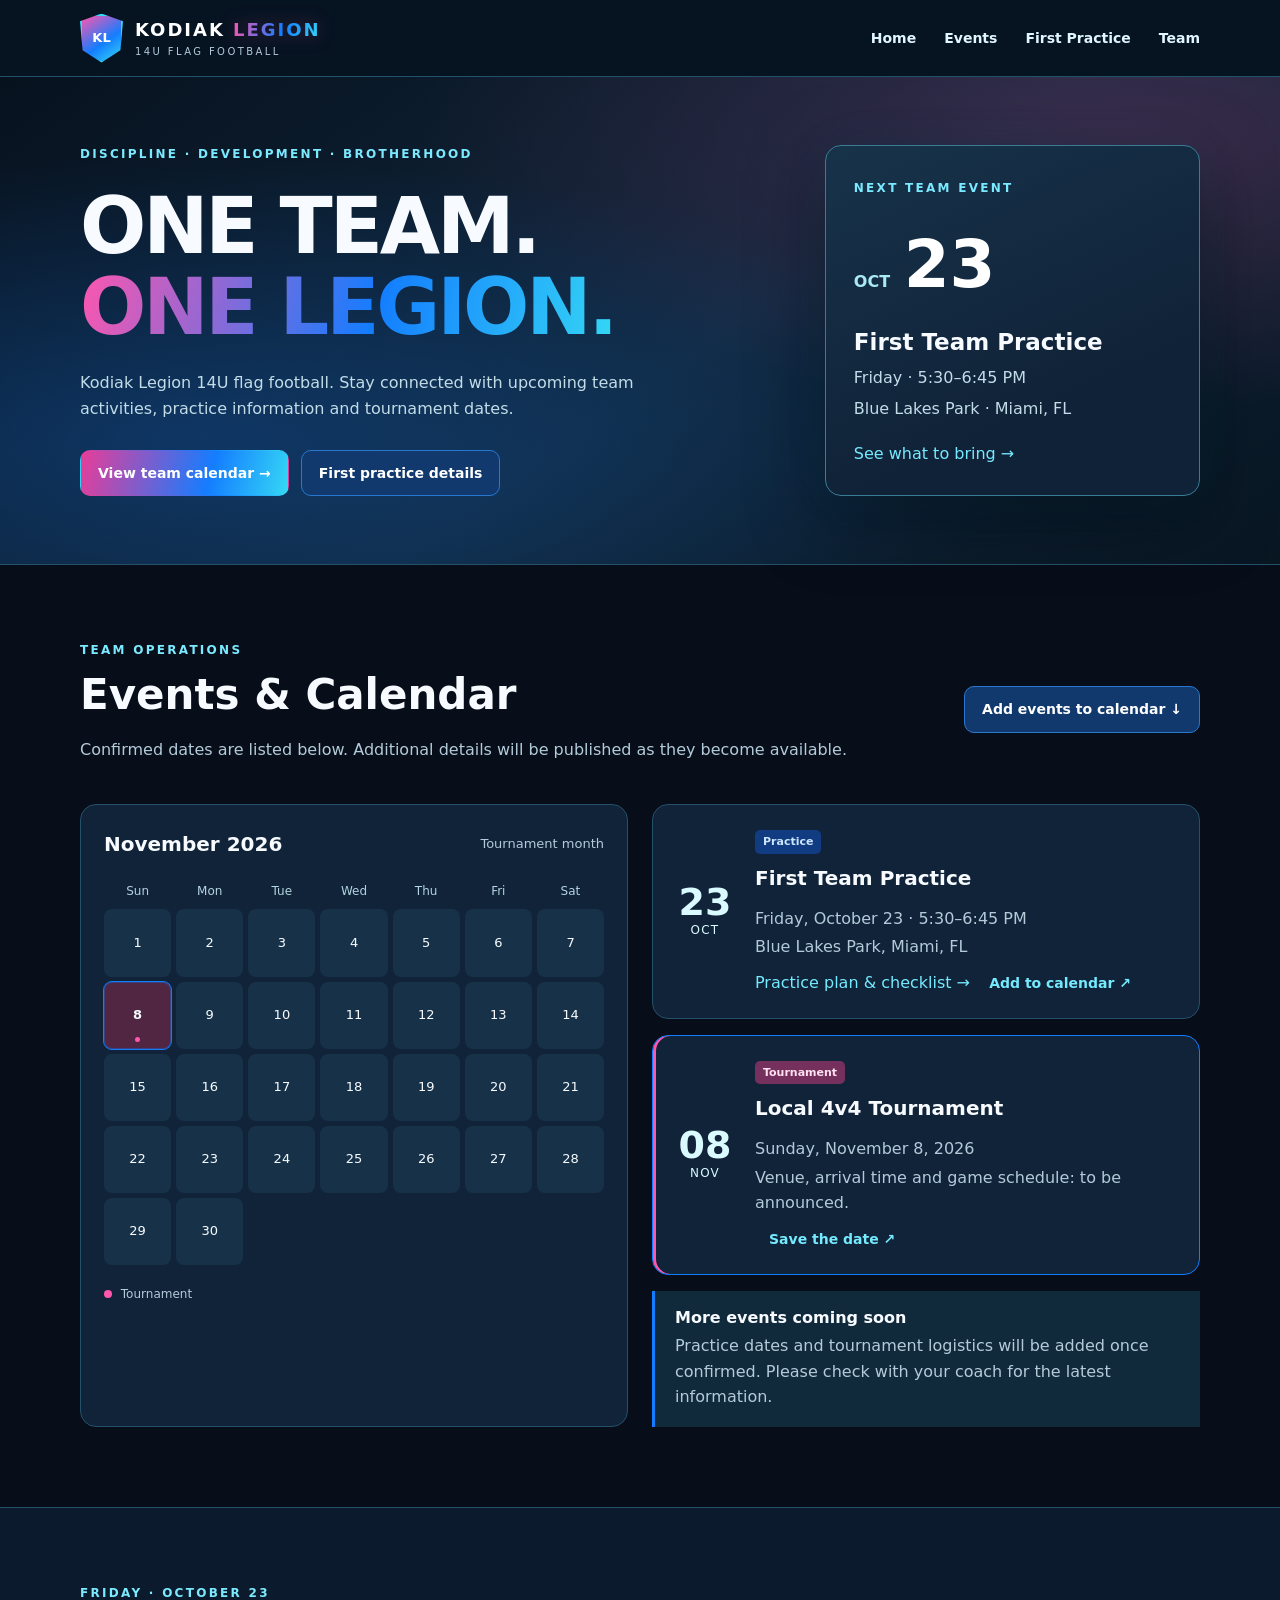
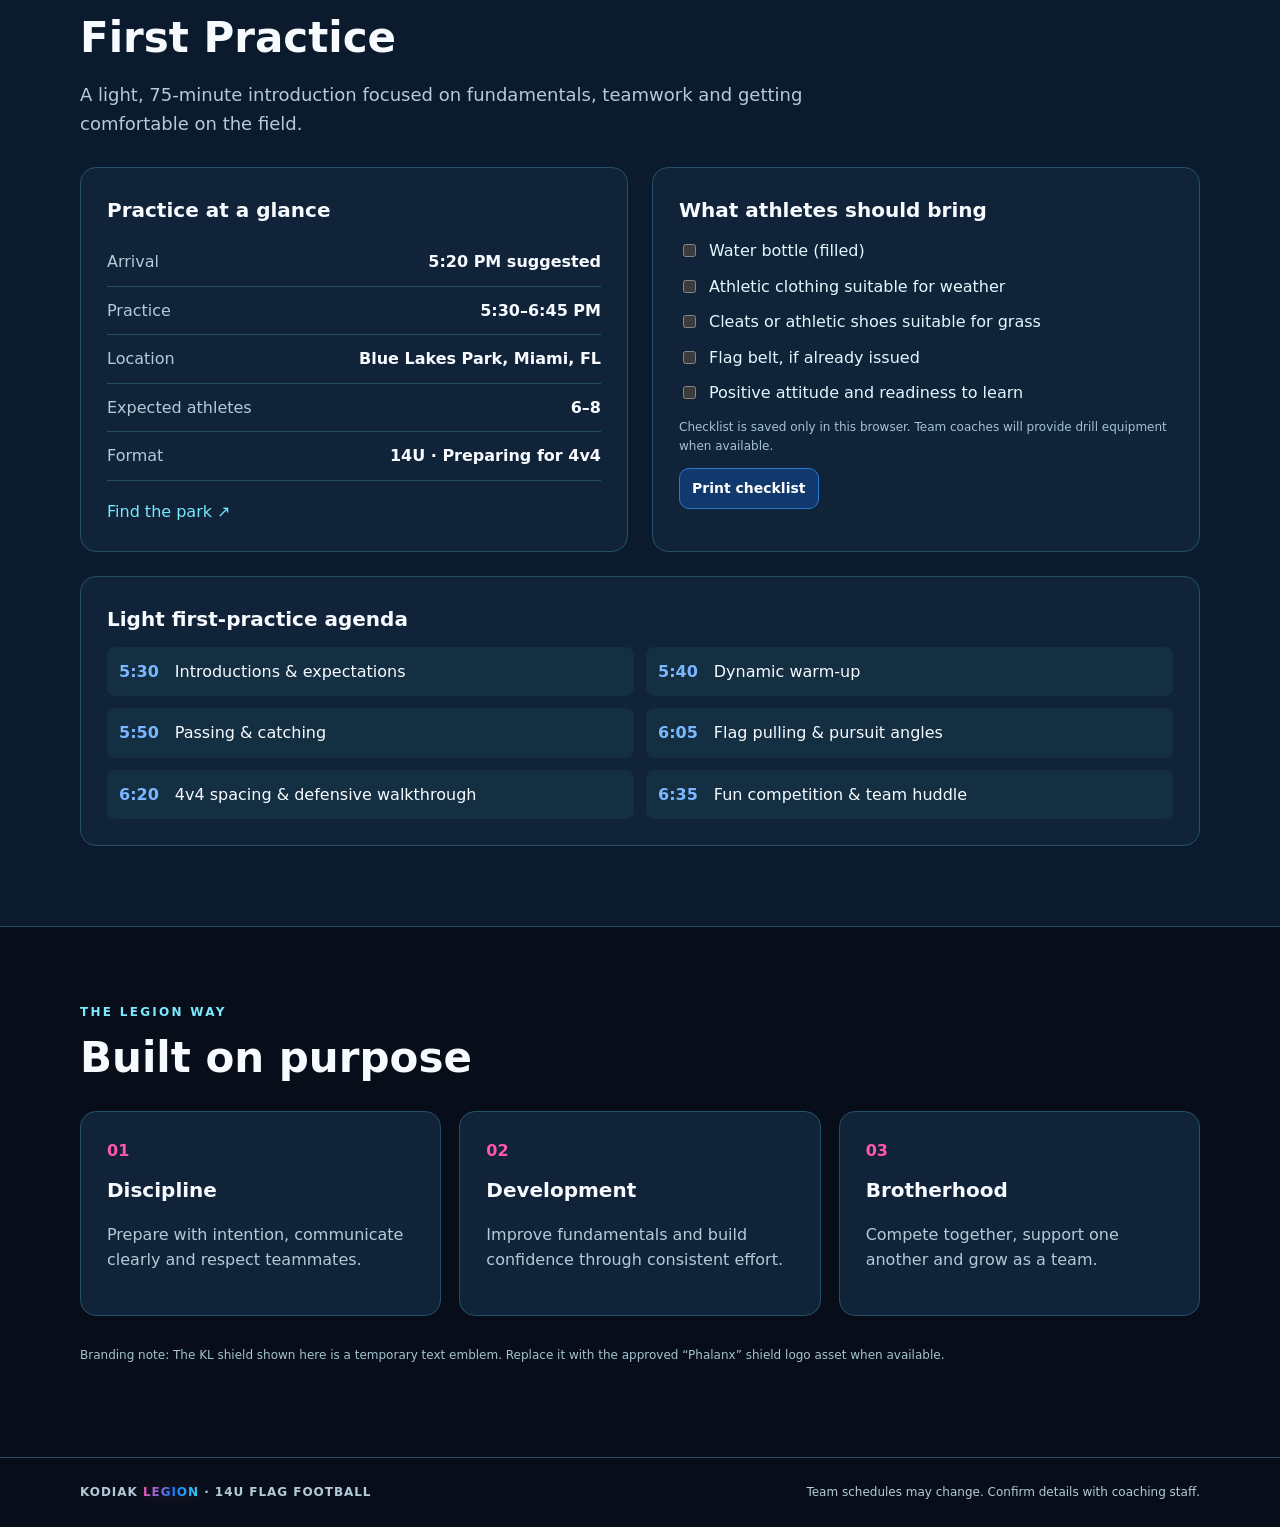
==== commit d41db23d: "Add files via upload" ====
--- a/index.html
+++ b/index.html
@@ -1,314 +1,6 @@
-<!DOCTYPE html>
-
-<html lang="en"><head><meta charset="utf-8"/><meta content="width=device-width,initial-scale=1" name="viewport"/><title>Kodiak Legion | Coaching Playbook &amp; Team Calendar</title><style>
-:root{
- --black:#1A1A1A;--black2:#0e1010;--panel:#121515;--panel2:#171a19;
- --green:#00875A;--green2:#006d49;--orange:#FF5500;--gold:#D4AF37;
- --white:#f7f7f4;--muted:#b6bbb7;--line:#333936;--field:#18753a;--field2:#126333;
-}
-*{box-sizing:border-box}html{scroll-behavior:smooth}body{margin:0;background:radial-gradient(circle at 20% 0,#1e2421 0,#101212 38%,#080909 100%);color:var(--white);font:16px/1.55 Inter,system-ui,-apple-system,Segoe UI,Arial,sans-serif}
-a{color:var(--gold)}
-header{position:relative;background:linear-gradient(120deg,#080909 0,#111 58%,#17231d 100%);border-bottom:1px solid #3b413e;padding:26px 24px 22px;overflow:hidden}
-header:after{content:"";position:absolute;right:-90px;top:-110px;width:390px;height:390px;border:26px solid #ffffff10;border-radius:50%;box-shadow:0 0 0 26px #ffffff08,0 0 0 52px #ffffff05;transform:rotate(-18deg)}
-.hero{max-width:1240px;margin:auto;position:relative;z-index:1;display:grid;grid-template-columns:1fr auto;gap:30px;align-items:center}.brandmark{font-family:Impact,'Arial Black',sans-serif;font-style:italic;font-size:clamp(2.8rem,7vw,5.8rem);line-height:.78;color:var(--gold);letter-spacing:.02em;text-transform:uppercase;text-shadow:0 3px 0 #6c5512}.hero h1{font-size:clamp(1.5rem,3vw,2.25rem);margin:6px 0 2px;text-transform:uppercase;letter-spacing:.06em;color:#fff}.tagline{font-weight:900;text-transform:uppercase;letter-spacing:.09em}.tagline .g{color:var(--green)}.tagline .o{color:var(--orange)}.tagline .gd{color:var(--gold)}.hero p{max-width:820px;color:#d2d6d3;margin:8px 0}.hero-right{text-align:right;font-family:Impact,'Arial Black',sans-serif;font-style:italic;text-transform:uppercase;line-height:.94;font-size:1.4rem}.hero-right .gold{color:var(--gold)}.hero-right .green{color:#00aa71}.hero-right .orange{color:var(--orange)}
-.meta{display:flex;gap:8px;flex-wrap:wrap;margin-top:12px}.pill{border:1px solid #ffffff24;padding:6px 10px;border-radius:999px;background:#ffffff09;color:#e9ecea;font-size:.84rem;font-weight:800}
-nav{position:sticky;top:0;z-index:20;background:#080909ee;backdrop-filter:blur(10px);border-bottom:1px solid #373b39;box-shadow:0 8px 30px #0008}.navinner{max-width:1240px;margin:auto;display:flex;gap:2px;align-items:center;padding:0 14px;overflow:auto}.navinner a{white-space:nowrap;text-decoration:none;color:#efefec;font-weight:900;text-transform:uppercase;letter-spacing:.035em;padding:15px 14px;border-bottom:3px solid transparent}.navinner a:hover{background:#00875a26;color:#fff;border-bottom-color:var(--green)}.search{margin-left:auto;min-width:210px;padding:9px 12px;border:1px solid #424744;border-radius:6px;background:#161918;color:#fff;outline:none}.search:focus{border-color:var(--gold)}
-main{max-width:1240px;margin:auto;padding:28px 18px 72px}.section{background:linear-gradient(180deg,var(--panel2),var(--panel));border:1px solid var(--line);border-radius:10px;padding:22px;margin:0 0 22px;box-shadow:0 12px 34px #0005}.section h2{margin:-22px -22px 18px;padding:12px 18px;background:linear-gradient(110deg,var(--green),#005b3e 70%,transparent 70%);font-family:Impact,'Arial Black',sans-serif;text-transform:uppercase;letter-spacing:.045em;font-size:1.35rem;border-radius:9px 9px 0 0}.principles,.rules{display:grid;grid-template-columns:repeat(auto-fit,minmax(230px,1fr));gap:12px}.principle,.rule{padding:15px;background:#0c0f0e;border:1px solid #323735;border-left:4px solid var(--gold);border-radius:8px}.principle b,.rule b{color:#00aa71}.section table{width:100%;border-collapse:collapse;background:#0c0f0e;border:1px solid #303533}.section th,.section td{padding:10px;border-bottom:1px solid #2d322f;text-align:left;vertical-align:top}.section th{background:#121715;color:var(--gold);font-size:.78rem;text-transform:uppercase;letter-spacing:.08em}.section tr:hover td{background:#141a17}.qbsteps{counter-reset:q;display:grid;grid-template-columns:repeat(auto-fit,minmax(220px,1fr));gap:10px}.qb{padding:14px;background:#0c0f0e;border:1px solid #343a37;border-radius:8px}.qb:before{counter-increment:q;content:counter(q);display:inline-grid;place-items:center;width:28px;height:28px;background:var(--orange);border-radius:50%;font-weight:900;margin-right:8px}
-.play{background:#090b0a;border:1px solid #3a403c;border-top:2px solid var(--gold);border-radius:11px;margin:28px 0;overflow:hidden;box-shadow:0 14px 42px #0009}.playhead{display:grid;grid-template-columns:auto 1fr auto;gap:14px;align-items:center;padding:12px 16px;background:linear-gradient(100deg,#151817,#0d0f0e);border-bottom:1px solid #444b47;position:relative}.playhead:before{content:"";position:absolute;left:0;top:0;bottom:0;width:4px;background:var(--orange)}.call{display:grid;place-items:center;min-width:58px;height:52px;padding:0 12px;background:transparent;color:var(--orange);font:900 2.2rem/1 Impact,'Arial Black',sans-serif;border-right:1px solid #777}.playhead h3{margin:0;font:900 1.8rem/1.05 Impact,'Arial Black',sans-serif;text-transform:uppercase;letter-spacing:.02em;color:#fff}.playhead p{margin:4px 0 0;color:#d5d7d4;text-transform:uppercase;font-size:.78rem;letter-spacing:.09em}.print-btn{border:1px solid var(--gold);background:#111;color:var(--gold);border-radius:7px;padding:8px 12px;font-weight:900;text-transform:uppercase;cursor:pointer}.print-btn:hover{background:var(--gold);color:#111}.playgrid{display:grid;grid-template-columns:minmax(0,1.18fr) minmax(310px,.82fr);gap:14px;padding:14px}.diagram-wrap{background:#0d2818;border:1px solid #bfc9c2;border-radius:3px;min-height:420px;overflow:hidden}.diagram-wrap svg{display:block;width:100%;height:auto}.playinfo{display:grid;gap:10px}.info-panel{background:linear-gradient(180deg,#171a19,#0f1110);border:1px solid #343a37;border-radius:8px;overflow:hidden}.info-panel h4{margin:0;padding:9px 12px;background:linear-gradient(110deg,var(--green),#006343 74%,transparent 74%);font-family:Impact,'Arial Black',sans-serif;text-transform:uppercase;letter-spacing:.04em;font-size:1rem}.info-panel .body{padding:11px 13px;color:#e8eae8}.info-panel ul{margin:3px 0;padding-left:20px}.info-panel li{margin:5px 0}.keyline{display:flex;gap:8px;align-items:flex-start;margin:7px 0}.keyline strong{color:#00aa71}.why{border-left:4px solid var(--gold)}.redbox{border-left:5px solid var(--orange)}.redbox h2{background:linear-gradient(110deg,var(--orange),#b83d00 70%,transparent 70%)}.footer{max-width:1240px;margin:auto;border-top:1px solid #333;color:#8fbca9;text-transform:uppercase;font-weight:800;letter-spacing:.06em;padding:18px}.hidden{display:none!important}
-
-.unit-divider{margin:34px 0 22px;padding:22px;background:linear-gradient(110deg,#101413,#171b19);border:1px solid #3c443f;border-left:6px solid var(--orange);border-radius:10px;box-shadow:0 12px 34px #0007}.unit-divider .eyebrow{color:var(--gold);font-weight:900;text-transform:uppercase;letter-spacing:.12em;font-size:.78rem}.unit-divider h2{margin:2px 0 5px;font:900 clamp(2rem,5vw,3.8rem)/1 Impact,'Arial Black',sans-serif;text-transform:uppercase;letter-spacing:.02em}.unit-divider p{margin:0;color:#cfd5d1;max-width:900px}.defense .playhead:before{background:var(--green)}.defense .call{color:var(--gold)}.defense .diagram-wrap{background:#101312;border-color:#879089}.defense .info-panel h4{background:linear-gradient(110deg,#006d49,#004f35 74%,transparent 74%)}.def-identity{display:grid;grid-template-columns:repeat(auto-fit,minmax(235px,1fr));gap:12px}.def-card{background:#0c0f0e;border:1px solid #353b38;border-top:3px solid var(--orange);border-radius:8px;padding:15px}.def-card b{color:var(--gold);text-transform:uppercase}.call-strip{display:flex;gap:8px;flex-wrap:wrap;margin-top:12px}.call-chip{padding:7px 10px;border-radius:999px;border:1px solid #44504a;background:#101513;color:#fff;font-weight:900;font-size:.82rem}.call-chip span{color:var(--gold)}.diagram-img{display:block;width:100%;height:auto;background:#1a1a1a}.unit-nav{background:#0b0d0c;border-bottom:1px solid #343a37}.unit-nav .inner{max-width:1240px;margin:auto;display:flex;gap:8px;padding:8px 14px}.unit-nav a{display:inline-block;text-decoration:none;padding:8px 14px;border:1px solid #3a413d;border-radius:6px;color:#eee;text-transform:uppercase;font-weight:900;letter-spacing:.06em}.unit-nav a.offense{border-color:var(--orange)}.unit-nav a.defense-link{border-color:var(--green)}.unit-nav a:hover{background:#ffffff0b;color:#fff}
-
-.practice-three{display:grid;grid-template-columns:repeat(auto-fit,minmax(240px,1fr));gap:12px;margin:8px 0 16px}.practice-mode{background:#0c0f0e;border:1px solid #353b38;border-top:3px solid var(--gold);border-radius:8px;padding:15px}.practice-mode b{display:block;color:#00aa71;text-transform:uppercase;margin-bottom:5px}.practice-mode span{color:#d8ddda}.practice-principles{display:grid;grid-template-columns:repeat(auto-fit,minmax(245px,1fr));gap:10px}.practice-principles>div{padding:13px;background:#0b0e0d;border-left:4px solid var(--orange);border-radius:6px}.practice-principles b{display:block;color:var(--gold);text-transform:uppercase}.practice-principles span{color:#ccd1ce}.practice-table-wrap{overflow:auto;border:1px solid #313633;border-radius:7px}.practice-table{min-width:760px}.practice-table.compact{min-width:820px;font-size:.9rem}.practice-table td:first-child{font-weight:900;color:var(--gold);white-space:nowrap}.practice-note{padding:12px 14px;border-left:4px solid var(--orange);background:#0b0e0d;margin:14px 0 0}.practice-weeks>p{color:#cfd4d1}.week-card{border:1px solid #343a37;border-radius:10px;background:#0b0d0c;margin:16px 0;overflow:hidden}.week-head{display:flex;justify-content:space-between;gap:16px;align-items:center;padding:12px 16px;background:linear-gradient(100deg,#111714,#0b0d0c);border-bottom:1px solid #343a37}.week-head>div{display:flex;align-items:center;gap:12px}.week-no{display:grid;place-items:center;min-width:48px;height:42px;border-radius:6px;background:var(--gold);color:#111;font:900 1.45rem/1 Impact,'Arial Black',sans-serif}.week-head h3{margin:0;color:#fff;text-transform:uppercase;font:900 1.2rem/1.1 Impact,'Arial Black',sans-serif;letter-spacing:.04em}.week-date{color:#00aa71;font-weight:900;text-transform:uppercase}.practice-day{border-top:1px solid #282d2a;background:#0f1211}.practice-day summary{cursor:pointer;display:flex;justify-content:space-between;gap:12px;align-items:center;padding:12px 15px;font-weight:900;text-transform:uppercase;color:#fff}.practice-day summary:hover{background:#141a17}.day-meta{color:var(--gold);font-size:.8rem}.practice-day .practice-table-wrap{margin:0 12px 14px}.drill-grid{display:grid;grid-template-columns:repeat(auto-fit,minmax(260px,1fr));gap:12px}.drill-card{padding:14px;background:#0c0f0e;border:1px solid #353b38;border-top:3px solid var(--green);border-radius:8px}.drill-card h4{margin:0 0 8px;color:var(--gold);text-transform:uppercase}.drill-card ul{margin:0;padding-left:18px;color:#d5d9d6}.drill-card li{margin:5px 0}
-
-
-.player-dev-grid{display:grid;grid-template-columns:repeat(auto-fit,minmax(220px,1fr));gap:12px;margin:16px 0}.player-dev-card{background:linear-gradient(145deg,#0d100f,#151917);border:1px solid #363d39;border-top:3px solid var(--green);border-radius:9px;padding:16px;box-shadow:0 10px 28px #0006}.player-dev-card.orange{border-top-color:var(--orange)}.player-dev-card.gold{border-top-color:var(--gold)}.player-dev-card h3{margin:0 0 6px;color:#fff;text-transform:uppercase;font-size:1rem;letter-spacing:.04em}.player-dev-card p{margin:0;color:#cbd1cd;font-size:.92rem}.metric-strip{display:grid;grid-template-columns:repeat(auto-fit,minmax(150px,1fr));gap:10px;margin:16px 0}.metric{background:#0b0e0d;border:1px solid #343a37;border-radius:8px;padding:14px;text-align:center}.metric .value{font:900 1.7rem/1 Impact,'Arial Black',sans-serif;color:var(--gold)}.metric .label{margin-top:5px;font-size:.75rem;color:#bfc6c2;text-transform:uppercase;font-weight:900;letter-spacing:.07em}.score-scale{display:grid;grid-template-columns:repeat(5,1fr);gap:6px;margin-top:12px}.score-scale div{padding:10px 8px;border-radius:6px;text-align:center;font-weight:900;background:#121614;border:1px solid #3a413d}.score-scale b{display:block;color:var(--gold);font-size:1.15rem}.download-card{display:flex;gap:14px;align-items:center;justify-content:space-between;flex-wrap:wrap;background:linear-gradient(110deg,#061a12,#0b2118 65%,#3b1607);border:1px solid #365448;border-left:5px solid var(--green);border-radius:10px;padding:18px;margin-top:18px}.download-card h3{margin:0;color:white;text-transform:uppercase}.download-card p{margin:5px 0 0;color:#cbd5d0}.download-card a{display:inline-block;text-decoration:none;background:var(--orange);color:white;font-weight:900;text-transform:uppercase;padding:11px 16px;border-radius:6px;border:1px solid #ff8b52}.download-card a:hover{filter:brightness(1.1)}
-
-@media(max-width:850px){.hero{grid-template-columns:1fr}.hero-right{text-align:left}.playgrid{grid-template-columns:1fr}.playhead{grid-template-columns:auto 1fr}.print-btn{grid-column:1/-1;width:max-content}.search{min-width:150px}.navinner a{padding:13px 10px;font-size:.82rem}}
-@media print{nav,.print-btn,.hero-right{display:none}body{background:white;color:#111}.section,.play,.info-panel{box-shadow:none;background:white;color:#111;border-color:#bbb}.section h2,.info-panel h4{color:white}.playhead{background:#111}.playinfo .body{color:#111}.diagram-wrap{break-inside:avoid}header{background:#111}.footer{color:#111}}
-</style><style>
-:root{--legion-pink:#f34eac;--legion-blue:#45b8ff} .brandmark{background:linear-gradient(100deg,#f34eac,#45b8ff);-webkit-background-clip:text;background-clip:text;color:transparent!important;font-weight:900} .legion-panel{border:1px solid #3d5063;border-radius:16px;padding:22px;margin:18px 0;background:#142330;color:#f0f6ff}.legion-panel h2,.legion-panel h3{color:#fff}.legion-panel p,.legion-panel li{line-height:1.55}.legion-grid{display:grid;grid-template-columns:repeat(auto-fit,minmax(240px,1fr));gap:12px}.legion-chip{display:inline-block;padding:5px 10px;background:#263e57;border-radius:20px;font-size:12px;margin:3px}.legion-table{width:100%;border-collapse:collapse}.legion-table td,.legion-table th{padding:10px;border-bottom:1px solid #405267;text-align:left;color:#f0f6ff}.legion-table th{color:#9fd8ff}.legion-calendar{display:grid;grid-template-columns:repeat(7,minmax(0,1fr));gap:5px}.legion-day{min-height:72px;background:#1c3141;border:1px solid #385269;border-radius:8px;padding:7px;font-size:12px}.legion-day strong{display:block;margin-bottom:4px}.legion-day.event{outline:2px solid #f34eac}.legion-day.practice{outline:2px solid #45b8ff}.legion-btn{cursor:pointer;background:linear-gradient(90deg,#f34eac,#45b8ff);border:0;color:#071624;font-weight:800;border-radius:8px;padding:10px 15px;margin:6px 5px 6px 0}.legion-muted{color:#bfd0df!important;font-size:13px}.legion-check label{display:block;padding:7px 0;color:#fff}.legion-check input{margin-right:9px;accent-color:#f34eac}.legion-eval td{height:34px}.legion-field{background:#203549;border:1px solid #5a7184;border-radius:5px;color:white;padding:8px;max-width:100%}.legion-panel a{color:#8ed8ff}@media print{header,.unit-nav,nav,.legion-btn{display:none!important}body.print-legion main>*:not(#first-practice){display:none!important}body.print-legion #first-practice{display:block!important;background:#fff!important;color:#111!important}body.print-legion #first-practice *{color:#111!important;background:transparent!important}body.print-legion #first-practice .legion-panel{border:1px solid #777!important}body.print-legion #first-practice .legion-field{border:1px solid #888!important}}</style></head><body>
-<header><div class="hero"><div><div class="brandmark">KODIAK LEGION</div><h1>14U Flag Football • Coaching &amp; Team Operations</h1><div class="tagline"><span class="g">Discipline</span> <span class="gd">•</span> <span class="o">Development</span> <span class="gd">•</span> <span class="g">Brotherhood</span></div><p>Kodiak Legion coaching headquarters: preserved 5v5 playbooks, 4v4 tournament preparation, practices, events and player development.</p><div class="meta"><span class="pill">5v5 reference + 4v4 tournament</span><span class="pill">8-athlete roster • 6 expected at first practice</span><span class="pill">Q · C · X · Y · Z</span><span class="pill">Offense + Defense</span><span class="pill">Legion V6</span></div></div><div class="hero-right"><div class="gold">BETTER</div><div class="green">PLAYERS</div><div class="orange">BRIGHTER</div><div class="gold">FUTURES</div></div></div></header>
-<div class="unit-nav"><div class="inner"><a href="#team-calendar">EVENTS &amp; CALENDAR</a><a class="offense" href="#offense">OFFENSE</a><a class="defense-link" href="#defense">DEFENSE</a><a href="#practice">PRACTICE PLAN</a><a href="#player-development">PLAYER DEVELOPMENT</a><a href="#install">INSTALL PLAN</a><a href="#sources">RULES / SOURCES</a></div></div>
-<nav><div class="navinner"><a href="#team-calendar">Calendar</a><a href="#first-practice">PRACTICE #1</a><a href="#offense">Offense</a><a href="#p12">12 Slant / Flat</a><a href="#p21">21 Mesh</a><a href="#p32">32 Flood</a><a href="#p51">51 Jet</a><a href="#practice">Practice Plan</a><a href="#player-development">Player Development</a><a href="#defense">Defense</a><a href="#d1">D1 Lock</a><a href="#d2">D2 Shell</a><a href="#d3">D3 Sky</a><a href="#d4">D4 Hawk</a><a href="#d5">D5 Fire</a><a href="#d6">D6 Red</a><input class="search" id="q" placeholder="Search plays, practices &amp; players…"/></div></nav>
-<main>
-<div class="unit-divider" id="team-calendar"><div class="eyebrow">Team operations</div><h2>Events &amp; Calendar</h2><p>Kodiak Legion schedule and upcoming tournament. Only confirmed dates are listed.</p></div>
-<section class="legion-panel" data-search="events calendar November 2026 tournament practice">
-<h2>November 2026</h2><p class="legion-muted">Practice #1 is Friday, October 23. November 8 is the tournament date; times and venue remain to be confirmed.</p>
-<div aria-label="November 2026 calendar" class="legion-calendar">
-<div>Sun</div><div>Mon</div><div>Tue</div><div>Wed</div><div>Thu</div><div>Fri</div><div>Sat</div>
-<div class="legion-day"><strong>1</strong></div><div class="legion-day"><strong>2</strong></div><div class="legion-day"><strong>3</strong></div><div class="legion-day"><strong>4</strong></div><div class="legion-day"><strong>5</strong></div><div class="legion-day"><strong>6</strong></div><div class="legion-day"><strong>7</strong></div><div class="legion-day event"><strong>8</strong><a href="#tournament-event">4v4 tournament</a></div><div class="legion-day"><strong>9</strong></div><div class="legion-day"><strong>10</strong></div><div class="legion-day"><strong>11</strong></div><div class="legion-day"><strong>12</strong></div><div class="legion-day"><strong>13</strong></div><div class="legion-day"><strong>14</strong></div><div class="legion-day"><strong>15</strong></div><div class="legion-day"><strong>16</strong></div><div class="legion-day"><strong>17</strong></div><div class="legion-day"><strong>18</strong></div><div class="legion-day"><strong>19</strong></div><div class="legion-day"><strong>20</strong></div><div class="legion-day"><strong>21</strong></div><div class="legion-day"><strong>22</strong></div><div class="legion-day"><strong>23</strong></div><div class="legion-day"><strong>24</strong></div><div class="legion-day"><strong>25</strong></div><div class="legion-day"><strong>26</strong></div><div class="legion-day"><strong>27</strong></div><div class="legion-day"><strong>28</strong></div><div class="legion-day"><strong>29</strong></div><div class="legion-day"><strong>30</strong></div></div><div class="legion-grid" style="margin-top:18px"><div><h3>Next practice</h3><p><b>Friday, October 23 • 5:30–6:45 PM</b><br/>Blue Lakes Park, near Florida Christian School<br/>6 expected / up to 8 athletes</p><a href="#first-practice">Open Practice #1 coaching sheet →</a></div><div id="tournament-event"><h3>Local 4v4 tournament</h3><p><b>Sunday, November 8, 2026</b><br/>Location and game times: TBD<br/>Rules: NFL FLAG-style 4v4 assumed; organizer confirmation pending.</p><span class="legion-chip">Opponent scouting: two elite YAC receivers</span></div></div>
-<button class="legion-btn" onclick="legionDownloadICS()">Add confirmed events to calendar (.ics)</button><p class="legion-muted">Calendar export includes the Oct 23 practice and Nov 8 all-day tournament placeholder. Tournament time is not yet known.</p></section>
-<div class="unit-divider" id="first-practice"><div class="eyebrow">Coaching sheet 01</div><h2>First Practice • October 23</h2><p>Light-intensity 75-minute introduction with flag-pulling and YAC containment fundamentals.</p></div>
-<section class="legion-panel"><h2>Kodiak Legion — Practice #1</h2><p><b>Friday, October 23, 2026 • 5:30–6:45 PM</b><br/>Blue Lakes Park • 6 athletes expected, up to 8</p><span class="legion-chip">Light intensity</span><span class="legion-chip">4v4 preparation</span><span class="legion-chip">No full-contact drills</span><button class="legion-btn" onclick="legionPrintPractice()">Print coaching sheet</button>
-<h3>Equipment checklist</h3><div class="legion-check legion-grid"><div>
-<label><input type="checkbox"/>10 flag belts (8 + 2 spares)</label><label><input type="checkbox"/>3 youth-size footballs</label><label><input type="checkbox"/>16 cones</label><label><input type="checkbox"/>1 whistle</label><label><input type="checkbox"/>Water bottles for each athlete + extra water</label></div><div><label><input type="checkbox"/>First-aid kit and cold packs</label><label><input type="checkbox"/>Roster, emergency contacts, clipboard</label><label><input type="checkbox"/>Optional: two colors of pinnies (4 each)</label><label><input type="checkbox"/>Optional: phone tripod</label></div></div>
-<h3>75-minute session plan</h3><table class="legion-table"><thead><tr><th>Time</th><th>Activity</th><th>6-athlete setup / 8-athlete adjustment</th></tr></thead><tbody>
-<tr><td>5:30–5:40</td><td>Introductions, safety, team expectations</td><td>Whole team</td></tr><tr><td>5:40–5:50</td><td>Dynamic warm-up</td><td>Whole team, light intensity</td></tr><tr><td>5:50–6:05</td><td>Passing &amp; catching</td><td>3 pairs / 4 pairs; rotate QB reps</td></tr><tr><td>6:05–6:20</td><td>Flag pulling and YAC containment</td><td>2 groups of 3 / 2 groups of 4</td></tr><tr><td>6:20–6:35</td><td>4v4 D2 Shell walkthrough</td><td>4 defenders + 2 scout receivers / 4v4</td></tr><tr><td>6:35–6:45</td><td>Controlled competitive drill, cooldown, huddle</td><td>3v3 / 4v4, no contact</td></tr></tbody></table>
-<h3>Legion Contain — drill card</h3><p><b>Setup:</b> Mark a 10–15-yard long area with cones. One ball carrier, two defenders; remaining players queue and rotate. Begin at walking/jogging speed.</p><p><b>Execution:</b> The runner advances toward the finish line. D1 closes under control and targets the near-side flag; D2 protects the cutback/escape lane. No pushing, blocking, grabbing clothing, or body contact. Rotate every repetition.</p>
-<svg aria-label="Legion Contain drill: runner approaches two defenders in a marked lane" role="img" style="max-width:580px;width:100%;background:#17432f;border-radius:12px" viewbox="0 0 460 220"><rect fill="none" height="178" stroke="white" stroke-dasharray="6 5" width="370" x="45" y="22"></rect><text fill="white" font-size="12" text-anchor="middle" x="230" y="18">10–15 yard drill lane</text><line stroke="white" stroke-width="3" x1="45" x2="415" y1="45" y2="45"></line><text fill="white" font-size="11" text-anchor="middle" x="230" y="39">FINISH</text><path d="M230 170 L230 78" stroke="#ffb067" stroke-dasharray="6 4" stroke-width="3"></path><path d="M135 100 Q170 70 212 87 M325 100 Q290 70 248 87" fill="none" stroke="#91d5ff" stroke-width="3"></path><circle cx="230" cy="170" fill="#f97316" r="19"></circle><text fill="white" font-weight="bold" text-anchor="middle" x="230" y="175">R</text><circle cx="135" cy="100" fill="#183250" r="19" stroke="#91d5ff" stroke-width="2"></circle><text fill="white" font-weight="bold" text-anchor="middle" x="135" y="105">D1</text><circle cx="325" cy="100" fill="#183250" r="19" stroke="#91d5ff" stroke-width="2"></circle><text fill="white" font-weight="bold" text-anchor="middle" x="325" y="105">D2</text></svg>
-<h3>Coach evaluation notes</h3><p class="legion-muted">Score 1–5 (1 = needs instruction, 3 = developing, 5 = strong). This is an informal baseline, not a roster ranking.</p>
-<table class="legion-table legion-eval"><thead><tr><th>Athlete</th><th>Catch</th><th>Throw</th><th>Flag pull</th><th>Leverage</th><th>Communication</th><th>Effort</th></tr></thead><tbody><tr><td>#1 _________</td><td>___</td><td>___</td><td>___</td><td>___</td><td>___</td><td>___</td></tr><tr><td>#2 _________</td><td>___</td><td>___</td><td>___</td><td>___</td><td>___</td><td>___</td></tr><tr><td>#3 _________</td><td>___</td><td>___</td><td>___</td><td>___</td><td>___</td><td>___</td></tr><tr><td>#4 _________</td><td>___</td><td>___</td><td>___</td><td>___</td><td>___</td><td>___</td></tr><tr><td>#5 _________</td><td>___</td><td>___</td><td>___</td><td>___</td><td>___</td><td>___</td></tr><tr><td>#6 _________</td><td>___</td><td>___</td><td>___</td><td>___</td><td>___</td><td>___</td></tr><tr><td>#7 _________</td><td>___</td><td>___</td><td>___</td><td>___</td><td>___</td><td>___</td></tr><tr><td>#8 _________</td><td>___</td><td>___</td><td>___</td><td>___</td><td>___</td><td>___</td></tr></tbody></table><p><b>Coach notes:</b> ________________________________________________________________________</p><p><b>Attendance:</b> ______ / 8   <b>Next practice:</b> TBD</p><p class="legion-muted">Before practice: check field conditions, heat/hydration, access, and daylight. If visibility or weather becomes unsafe, end active drills.</p></section>
-
-<div class="unit-divider" id="offense"><div class="eyebrow">Unit 01</div><h2>Offense</h2><p>Compact concept-based football: create conflict, play on time, develop every player and manufacture yards after catch.</p></div>
-<section class="section" id="philosophy"><h2>Offensive Philosophy</h2><div class="principles"><div class="principle"><b>Protect simplicity.</b><br/>Six core pass concepts become automatic before the menu expands.</div><div class="principle"><b>Play on time.</b><br/>Train 2–3 second decisions even with the seven-second NFL FLAG ceiling.</div><div class="principle"><b>Create conflict.</b><br/>Every concept should place a defender in a two-choice problem.</div><div class="principle"><b>Everyone develops.</b><br/>Centers catch, runners run routes, receivers handle the ball, and multiple players train as passers.</div><div class="principle"><b>YAC matters.</b><br/>Prefer accurate short throws over low-percentage hero balls.</div><div class="principle"><b>Space legally.</b><br/>No blocking or picks. Routes and leverage create separation.</div></div></section>
-<section class="section"><h2>Rules That Shape the Offense</h2><div class="rules"><div class="rule"><b>QB cannot run across the LOS</b><br/>QB run concepts require a legal backward exchange first.</div><div class="rule"><b>Forward pass must cross the LOS</b><br/>No behind-LOS forward screens; flats must be caught beyond the line.</div><div class="rule"><b>7-second pass clock</b><br/>Base offense targets a decision in 2–3 seconds.</div><div class="rule"><b>Backward exchange</b><br/>Unlocks run/pass packages, but then every defender may rush.</div><div class="rule"><b>No-run zones</b><br/>Use the RED menu. Completion must satisfy the pass requirement.</div><div class="rule"><b>1–2 designated rushers</b><br/>QB identifies rush posture before the snap and plays on rhythm.</div></div></section>
-<section class="section" id="routes"><h2>Route Standards</h2><div style="overflow:auto"><table><thead><tr><th>Route</th><th>Landmark / Standard</th></tr></thead><tbody><tr><td>Flat</td><td>Gain width quickly; catch beyond LOS; square shoulders after catch.</td></tr><tr><td>Slant</td><td>3 hard steps, plant outside foot, cross defender’s face at ~45°.</td></tr><tr><td>Stick</td><td>Push 5–6 yards; settle away from leverage or break out if tagged.</td></tr><tr><td>Drag / Mesh</td><td>Shallow 3–5 yards; maintain spacing; run vs man, settle only when coached vs zone.</td></tr><tr><td>Out</td><td>Vertical stem first; sharp 90° break; ball on outside shoulder.</td></tr><tr><td>Corner</td><td>Stem inside leverage; break 45° to open grass.</td></tr><tr><td>Post</td><td>Vertical stem; attack safety leverage; break to middle.</td></tr><tr><td>Go</td><td>Stack defender; late hands; stay on line unless tagged.</td></tr><tr><td>Sit</td><td>Find open zone window beyond LOS; show numbers to QB.</td></tr></tbody></table></div></section>
-<section class="section" id="qb"><h2>QB Operating System</h2><div class="qbsteps"><div class="qb"><b>Situation</b><br/>Down, line-to-gain, RED, score and time.</div><div class="qb"><b>Numbers</b><br/>Where does the defense have extra bodies?</div><div class="qb"><b>Leverage</b><br/>Inside/outside? Press/off? Safety help?</div><div class="qb"><b>Rush</b><br/>0, 1 or 2 declared rushers?</div><div class="qb"><b>Key</b><br/>Which defender does the concept put in conflict?</div><div class="qb"><b>Progression</b><br/>Read the concept, not a favorite receiver.</div><div class="qb"><b>Ball placement</b><br/>Throw away from leverage and protect the receiver.</div></div></section>
-<section class="section"><h2>Core Call Sheet</h2><table><thead><tr><th>Series</th><th>Call</th><th>Purpose</th></tr></thead><tbody><tr><td>10</td><td>11 Stick / 12 Slant-Flat</td><td>Quick leverage answers</td></tr><tr><td>20</td><td>21 Mesh</td><td>Man answer, spacing, YAC</td></tr><tr><td>30</td><td>31 Smash / 32 Flood</td><td>High-low and zone stretch</td></tr><tr><td>40</td><td>41 Verticals</td><td>Explosive / safety leverage</td></tr><tr><td>50</td><td>51 Jet / 52 Counter / 53 Pass</td><td>Misdirection and secondary passer</td></tr><tr><td>60</td><td>61 Red Stick</td><td>Pass-required no-run zone</td></tr></tbody></table></section>
-<article class="play" data-family="Quick Game" data-search="12 Slant / Flat Spread Quick Game" id="p12">
-<div class="playhead"><div><span class="call">12</span><h3>Slant / Flat</h3><p>Spread · Quick Game</p></div><button class="print-btn" onclick="window.print()">Print</button></div>
-<div class="playgrid"><div class="diagram-wrap"><svg aria-label="Play diagram" role="img" viewbox="0 0 760 450"><defs>
-<marker id="arrow-FF5500" markerheight="11" markerunits="strokeWidth" markerwidth="11" orient="auto" refx="9" refy="5.5"><path d="M0,0 L11,5.5 L0,11 z" fill="#FF5500"></path></marker>
-<marker id="arrow-D4AF37" markerheight="11" markerunits="strokeWidth" markerwidth="11" orient="auto" refx="9" refy="5.5"><path d="M0,0 L11,5.5 L0,11 z" fill="#D4AF37"></path></marker>
-<marker id="arrow-56b4e9" markerheight="11" markerunits="strokeWidth" markerwidth="11" orient="auto" refx="9" refy="5.5"><path d="M0,0 L11,5.5 L0,11 z" fill="#56b4e9"></path></marker>
-<marker id="arrow-00aa71" markerheight="11" markerunits="strokeWidth" markerwidth="11" orient="auto" refx="9" refy="5.5"><path d="M0,0 L11,5.5 L0,11 z" fill="#00aa71"></path></marker>
-</defs><rect fill="#166d37" height="450" width="760"></rect><rect fill="none" height="422" stroke="#dce6df" stroke-width="2" width="732" x="14" y="14"></rect>
-<g opacity=".7" stroke="#dce6df" stroke-width="2"><line x1="15" x2="745" y1="85" y2="85"></line><line x1="15" x2="745" y1="155" y2="155"></line><line x1="15" x2="745" y1="225" y2="225"></line><line x1="15" x2="745" y1="295" y2="295"></line><line x1="15" x2="745" y1="365" y2="365"></line></g>
-<g opacity=".45" stroke="#dce6df" stroke-width="2"><line stroke-dasharray="9 14" x1="190" x2="190" y1="70" y2="380"></line><line stroke-dasharray="9 14" x1="380" x2="380" y1="70" y2="380"></line><line stroke-dasharray="9 14" x1="570" x2="570" y1="70" y2="380"></line></g>
-<line stroke="#ffffff" stroke-width="3" x1="15" x2="745" y1="350" y2="350"></line>
-<text fill="#ffffffcc" font-family="Arial" font-size="16" font-weight="700" x="28" y="44">OFFENSE →</text><path d="M 110 294 L 110 155" fill="none" marker-end="url(#arrow-D4AF37)" stroke="#D4AF37" stroke-linecap="round" stroke-linejoin="round" stroke-width="5"></path><path d="M 290 294 L 290 245" fill="none" marker-end="url(#arrow-56b4e9)" stroke="#56b4e9" stroke-linecap="round" stroke-linejoin="round" stroke-width="5"></path><path d="M 470 294 L 560 225" fill="none" marker-end="url(#arrow-FF5500)" stroke="#FF5500" stroke-linecap="round" stroke-linejoin="round" stroke-width="5"></path><path d="M 650 294 L 720 280" fill="none" marker-end="url(#arrow-00aa71)" stroke="#00aa71" stroke-linecap="round" stroke-linejoin="round" stroke-width="5"></path><circle cx="110" cy="325" fill="#00875A" r="25" stroke="#fff" stroke-width="3"></circle><text fill="#fff" font-family="Arial" font-size="24" font-weight="900" text-anchor="middle" x="110" y="333">X</text><circle cx="290" cy="325" fill="#D4AF37" r="25" stroke="#fff" stroke-width="3"></circle><text fill="#111" font-family="Arial" font-size="24" font-weight="900" text-anchor="middle" x="290" y="333">C</text><circle cx="470" cy="325" fill="#FF5500" r="25" stroke="#fff" stroke-width="3"></circle><text fill="#fff" font-family="Arial" font-size="24" font-weight="900" text-anchor="middle" x="470" y="333">Y</text><circle cx="650" cy="325" fill="#00875A" r="25" stroke="#fff" stroke-width="3"></circle><text fill="#fff" font-family="Arial" font-size="24" font-weight="900" text-anchor="middle" x="650" y="333">Z</text><circle cx="380" cy="405" fill="#b91c1c" r="25" stroke="#fff" stroke-width="3"></circle><text fill="#fff" font-family="Arial" font-size="24" font-weight="900" text-anchor="middle" x="380" y="413">Q</text><rect fill="#101412" height="38" rx="6" stroke="#D4AF37" stroke-width="2" width="180" x="24" y="390"></rect><text fill="#D4AF37" font-family="Arial" font-size="16" font-weight="900" text-anchor="middle" x="114" y="415">FORMATION: SPREAD</text></svg></div><div class="playinfo"><div class="info-panel"><h4>QB Read</h4><div class="body"><p>Key the flat defender. If he widens, throw the slant. If he squeezes, throw the flat.</p></div></div><div class="info-panel"><h4>Assignments</h4><div class="body"><ul><li><strong>X</strong>:  backside clear/tagged slant</li><li><strong>Y</strong>:  slant, win inside leverage</li><li><strong>C</strong>:  sit beyond LOS</li><li><strong>Z</strong>:  flat beyond LOS</li><li><strong>Q</strong>:  key flat defender, deliver on rhythm</li></ul></div></div><div class="info-panel why"><h4>Why We Carry It</h4><div class="body"><p>Teaches leverage, timing, and defender conflict.</p></div></div></div></div>
-</article><article class="play" data-family="Quick Game" data-search="11 Stick Spread Quick Game" id="p11">
-<div class="playhead"><div><span class="call">11</span><h3>Stick</h3><p>Spread · Quick Game</p></div><button class="print-btn" onclick="window.print()">Print</button></div>
-<div class="playgrid"><div class="diagram-wrap"><svg aria-label="Play diagram" role="img" viewbox="0 0 760 450"><defs>
-<marker id="arrow-FF5500" markerheight="11" markerunits="strokeWidth" markerwidth="11" orient="auto" refx="9" refy="5.5"><path d="M0,0 L11,5.5 L0,11 z" fill="#FF5500"></path></marker>
-<marker id="arrow-D4AF37" markerheight="11" markerunits="strokeWidth" markerwidth="11" orient="auto" refx="9" refy="5.5"><path d="M0,0 L11,5.5 L0,11 z" fill="#D4AF37"></path></marker>
-<marker id="arrow-56b4e9" markerheight="11" markerunits="strokeWidth" markerwidth="11" orient="auto" refx="9" refy="5.5"><path d="M0,0 L11,5.5 L0,11 z" fill="#56b4e9"></path></marker>
-<marker id="arrow-00aa71" markerheight="11" markerunits="strokeWidth" markerwidth="11" orient="auto" refx="9" refy="5.5"><path d="M0,0 L11,5.5 L0,11 z" fill="#00aa71"></path></marker>
-</defs><rect fill="#166d37" height="450" width="760"></rect><rect fill="none" height="422" stroke="#dce6df" stroke-width="2" width="732" x="14" y="14"></rect>
-<g opacity=".7" stroke="#dce6df" stroke-width="2"><line x1="15" x2="745" y1="85" y2="85"></line><line x1="15" x2="745" y1="155" y2="155"></line><line x1="15" x2="745" y1="225" y2="225"></line><line x1="15" x2="745" y1="295" y2="295"></line><line x1="15" x2="745" y1="365" y2="365"></line></g>
-<g opacity=".45" stroke="#dce6df" stroke-width="2"><line stroke-dasharray="9 14" x1="190" x2="190" y1="70" y2="380"></line><line stroke-dasharray="9 14" x1="380" x2="380" y1="70" y2="380"></line><line stroke-dasharray="9 14" x1="570" x2="570" y1="70" y2="380"></line></g>
-<line stroke="#ffffff" stroke-width="3" x1="15" x2="745" y1="350" y2="350"></line>
-<text fill="#ffffffcc" font-family="Arial" font-size="16" font-weight="700" x="28" y="44">OFFENSE →</text><path d="M 110 294 L 110 150" fill="none" marker-end="url(#arrow-D4AF37)" stroke="#D4AF37" stroke-linecap="round" stroke-linejoin="round" stroke-width="5"></path><path d="M 290 294 L 290 230" fill="none" marker-end="url(#arrow-56b4e9)" stroke="#56b4e9" stroke-linecap="round" stroke-linejoin="round" stroke-width="5"></path><path d="M 470 294 L 470 225 L 520 225" fill="none" marker-end="url(#arrow-FF5500)" stroke="#FF5500" stroke-linecap="round" stroke-linejoin="round" stroke-width="5"></path><path d="M 650 294 L 715 275" fill="none" marker-end="url(#arrow-00aa71)" stroke="#00aa71" stroke-linecap="round" stroke-linejoin="round" stroke-width="5"></path><circle cx="110" cy="325" fill="#00875A" r="25" stroke="#fff" stroke-width="3"></circle><text fill="#fff" font-family="Arial" font-size="24" font-weight="900" text-anchor="middle" x="110" y="333">X</text><circle cx="290" cy="325" fill="#D4AF37" r="25" stroke="#fff" stroke-width="3"></circle><text fill="#111" font-family="Arial" font-size="24" font-weight="900" text-anchor="middle" x="290" y="333">C</text><circle cx="470" cy="325" fill="#FF5500" r="25" stroke="#fff" stroke-width="3"></circle><text fill="#fff" font-family="Arial" font-size="24" font-weight="900" text-anchor="middle" x="470" y="333">Y</text><circle cx="650" cy="325" fill="#00875A" r="25" stroke="#fff" stroke-width="3"></circle><text fill="#fff" font-family="Arial" font-size="24" font-weight="900" text-anchor="middle" x="650" y="333">Z</text><circle cx="380" cy="405" fill="#b91c1c" r="25" stroke="#fff" stroke-width="3"></circle><text fill="#fff" font-family="Arial" font-size="24" font-weight="900" text-anchor="middle" x="380" y="413">Q</text><rect fill="#101412" height="38" rx="6" stroke="#D4AF37" stroke-width="2" width="180" x="24" y="390"></rect><text fill="#D4AF37" font-family="Arial" font-size="16" font-weight="900" text-anchor="middle" x="114" y="415">FORMATION: SPREAD</text></svg></div><div class="playinfo"><div class="info-panel"><h4>QB Read</h4><div class="body"><p>Read the outside underneath defender. Widens = Stick. Sits inside = flat/out.</p></div></div><div class="info-panel"><h4>Assignments</h4><div class="body"><ul><li><strong>X</strong>:  clear/go or backside access</li><li><strong>Y</strong>:  Stick at 5-6, settle away from leverage</li><li><strong>C</strong>:  middle sit/seam by tag</li><li><strong>Z</strong>:  flat/out beyond LOS</li><li><strong>Q</strong>:  read Stick-side leverage</li></ul></div></div><div class="info-panel why"><h4>Why We Carry It</h4><div class="body"><p>Simple zone answer that develops anticipation and leverage recognition.</p></div></div></div></div>
-</article><article class="play" data-family="Man / Spacing" data-search="21 Mesh Spread Man / Spacing" id="p21">
-<div class="playhead"><div><span class="call">21</span><h3>Mesh</h3><p>Spread · Man / Spacing</p></div><button class="print-btn" onclick="window.print()">Print</button></div>
-<div class="playgrid"><div class="diagram-wrap"><svg aria-label="Play diagram" role="img" viewbox="0 0 760 450"><defs>
-<marker id="arrow-FF5500" markerheight="11" markerunits="strokeWidth" markerwidth="11" orient="auto" refx="9" refy="5.5"><path d="M0,0 L11,5.5 L0,11 z" fill="#FF5500"></path></marker>
-<marker id="arrow-D4AF37" markerheight="11" markerunits="strokeWidth" markerwidth="11" orient="auto" refx="9" refy="5.5"><path d="M0,0 L11,5.5 L0,11 z" fill="#D4AF37"></path></marker>
-<marker id="arrow-56b4e9" markerheight="11" markerunits="strokeWidth" markerwidth="11" orient="auto" refx="9" refy="5.5"><path d="M0,0 L11,5.5 L0,11 z" fill="#56b4e9"></path></marker>
-<marker id="arrow-00aa71" markerheight="11" markerunits="strokeWidth" markerwidth="11" orient="auto" refx="9" refy="5.5"><path d="M0,0 L11,5.5 L0,11 z" fill="#00aa71"></path></marker>
-</defs><rect fill="#166d37" height="450" width="760"></rect><rect fill="none" height="422" stroke="#dce6df" stroke-width="2" width="732" x="14" y="14"></rect>
-<g opacity=".7" stroke="#dce6df" stroke-width="2"><line x1="15" x2="745" y1="85" y2="85"></line><line x1="15" x2="745" y1="155" y2="155"></line><line x1="15" x2="745" y1="225" y2="225"></line><line x1="15" x2="745" y1="295" y2="295"></line><line x1="15" x2="745" y1="365" y2="365"></line></g>
-<g opacity=".45" stroke="#dce6df" stroke-width="2"><line stroke-dasharray="9 14" x1="190" x2="190" y1="70" y2="380"></line><line stroke-dasharray="9 14" x1="380" x2="380" y1="70" y2="380"></line><line stroke-dasharray="9 14" x1="570" x2="570" y1="70" y2="380"></line></g>
-<line stroke="#ffffff" stroke-width="3" x1="15" x2="745" y1="350" y2="350"></line>
-<text fill="#ffffffcc" font-family="Arial" font-size="16" font-weight="700" x="28" y="44">OFFENSE →</text><path d="M 110 294 L 250 250 L 420 250" fill="none" marker-end="url(#arrow-FF5500)" stroke="#FF5500" stroke-linecap="round" stroke-linejoin="round" stroke-width="5"></path><path d="M 470 294 L 420 270 L 250 270" fill="none" marker-end="url(#arrow-56b4e9)" stroke="#56b4e9" stroke-linecap="round" stroke-linejoin="round" stroke-width="5"></path><path d="M 290 294 L 290 225" fill="none" marker-end="url(#arrow-D4AF37)" stroke="#D4AF37" stroke-linecap="round" stroke-linejoin="round" stroke-width="5"></path><path d="M 650 294 L 650 165" fill="none" marker-end="url(#arrow-00aa71)" stroke="#00aa71" stroke-linecap="round" stroke-linejoin="round" stroke-width="5"></path><circle cx="110" cy="325" fill="#00875A" r="25" stroke="#fff" stroke-width="3"></circle><text fill="#fff" font-family="Arial" font-size="24" font-weight="900" text-anchor="middle" x="110" y="333">X</text><circle cx="290" cy="325" fill="#D4AF37" r="25" stroke="#fff" stroke-width="3"></circle><text fill="#111" font-family="Arial" font-size="24" font-weight="900" text-anchor="middle" x="290" y="333">C</text><circle cx="470" cy="325" fill="#FF5500" r="25" stroke="#fff" stroke-width="3"></circle><text fill="#fff" font-family="Arial" font-size="24" font-weight="900" text-anchor="middle" x="470" y="333">Y</text><circle cx="650" cy="325" fill="#00875A" r="25" stroke="#fff" stroke-width="3"></circle><text fill="#fff" font-family="Arial" font-size="24" font-weight="900" text-anchor="middle" x="650" y="333">Z</text><circle cx="380" cy="405" fill="#b91c1c" r="25" stroke="#fff" stroke-width="3"></circle><text fill="#fff" font-family="Arial" font-size="24" font-weight="900" text-anchor="middle" x="380" y="413">Q</text><rect fill="#101412" height="38" rx="6" stroke="#D4AF37" stroke-width="2" width="180" x="24" y="390"></rect><text fill="#D4AF37" font-family="Arial" font-size="16" font-weight="900" text-anchor="middle" x="114" y="415">FORMATION: SPREAD</text></svg></div><div class="playinfo"><div class="info-panel"><h4>QB Read</h4><div class="body"><p>Identify man vs. zone. Against man, lead the crosser away from leverage; against zone, use the center sit/window.</p></div></div><div class="info-panel"><h4>Assignments</h4><div class="body"><ul><li><strong>X</strong>:  shallow cross 3-5</li><li><strong>Y</strong>:  opposite shallow cross, stagger depth</li><li><strong>C</strong>:  sit/hook beyond LOS</li><li><strong>Z</strong>:  clear/post or wheel tag</li><li><strong>Q</strong>:  man = lead runner; zone = settle/window</li></ul></div></div><div class="info-panel why"><h4>Why We Carry It</h4><div class="body"><p>Primary man-beater; teaches spacing, communication, and route recognition.</p></div></div></div></div>
-</article><article class="play" data-family="Zone Stretch" data-search="32 Flood Trips Right Zone Stretch" id="p32">
-<div class="playhead"><div><span class="call">32</span><h3>Flood</h3><p>Trips Right · Zone Stretch</p></div><button class="print-btn" onclick="window.print()">Print</button></div>
-<div class="playgrid"><div class="diagram-wrap"><svg aria-label="Play diagram" role="img" viewbox="0 0 760 450"><defs>
-<marker id="arrow-FF5500" markerheight="11" markerunits="strokeWidth" markerwidth="11" orient="auto" refx="9" refy="5.5"><path d="M0,0 L11,5.5 L0,11 z" fill="#FF5500"></path></marker>
-<marker id="arrow-D4AF37" markerheight="11" markerunits="strokeWidth" markerwidth="11" orient="auto" refx="9" refy="5.5"><path d="M0,0 L11,5.5 L0,11 z" fill="#D4AF37"></path></marker>
-<marker id="arrow-56b4e9" markerheight="11" markerunits="strokeWidth" markerwidth="11" orient="auto" refx="9" refy="5.5"><path d="M0,0 L11,5.5 L0,11 z" fill="#56b4e9"></path></marker>
-<marker id="arrow-00aa71" markerheight="11" markerunits="strokeWidth" markerwidth="11" orient="auto" refx="9" refy="5.5"><path d="M0,0 L11,5.5 L0,11 z" fill="#00aa71"></path></marker>
-</defs><rect fill="#166d37" height="450" width="760"></rect><rect fill="none" height="422" stroke="#dce6df" stroke-width="2" width="732" x="14" y="14"></rect>
-<g opacity=".7" stroke="#dce6df" stroke-width="2"><line x1="15" x2="745" y1="85" y2="85"></line><line x1="15" x2="745" y1="155" y2="155"></line><line x1="15" x2="745" y1="225" y2="225"></line><line x1="15" x2="745" y1="295" y2="295"></line><line x1="15" x2="745" y1="365" y2="365"></line></g>
-<g opacity=".45" stroke="#dce6df" stroke-width="2"><line stroke-dasharray="9 14" x1="190" x2="190" y1="70" y2="380"></line><line stroke-dasharray="9 14" x1="380" x2="380" y1="70" y2="380"></line><line stroke-dasharray="9 14" x1="570" x2="570" y1="70" y2="380"></line></g>
-<line stroke="#ffffff" stroke-width="3" x1="15" x2="745" y1="350" y2="350"></line>
-<text fill="#ffffffcc" font-family="Arial" font-size="16" font-weight="700" x="28" y="44">OFFENSE →</text><path d="M 110 294 L 110 165" fill="none" marker-end="url(#arrow-D4AF37)" stroke="#D4AF37" stroke-linecap="round" stroke-linejoin="round" stroke-width="5"></path><path d="M 290 294 L 380 275" fill="none" marker-end="url(#arrow-56b4e9)" stroke="#56b4e9" stroke-linecap="round" stroke-linejoin="round" stroke-width="5"></path><path d="M 470 294 L 500 235 L 600 175" fill="none" marker-end="url(#arrow-FF5500)" stroke="#FF5500" stroke-linecap="round" stroke-linejoin="round" stroke-width="5"></path><path d="M 650 294 L 650 145" fill="none" marker-end="url(#arrow-00aa71)" stroke="#00aa71" stroke-linecap="round" stroke-linejoin="round" stroke-width="5"></path><circle cx="110" cy="325" fill="#00875A" r="25" stroke="#fff" stroke-width="3"></circle><text fill="#fff" font-family="Arial" font-size="24" font-weight="900" text-anchor="middle" x="110" y="333">X</text><circle cx="290" cy="325" fill="#D4AF37" r="25" stroke="#fff" stroke-width="3"></circle><text fill="#111" font-family="Arial" font-size="24" font-weight="900" text-anchor="middle" x="290" y="333">C</text><circle cx="470" cy="325" fill="#FF5500" r="25" stroke="#fff" stroke-width="3"></circle><text fill="#fff" font-family="Arial" font-size="24" font-weight="900" text-anchor="middle" x="470" y="333">Y</text><circle cx="650" cy="325" fill="#00875A" r="25" stroke="#fff" stroke-width="3"></circle><text fill="#fff" font-family="Arial" font-size="24" font-weight="900" text-anchor="middle" x="650" y="333">Z</text><circle cx="380" cy="405" fill="#b91c1c" r="25" stroke="#fff" stroke-width="3"></circle><text fill="#fff" font-family="Arial" font-size="24" font-weight="900" text-anchor="middle" x="380" y="413">Q</text><rect fill="#101412" height="38" rx="6" stroke="#D4AF37" stroke-width="2" width="180" x="24" y="390"></rect><text fill="#D4AF37" font-family="Arial" font-size="16" font-weight="900" text-anchor="middle" x="114" y="415">FORMATION: TRIPS RIGHT</text></svg></div><div class="playinfo"><div class="info-panel"><h4>QB Read</h4><div class="body"><p>Read the sideline structure high-to-low while preserving three distinct levels.</p></div></div><div class="info-panel"><h4>Assignments</h4><div class="body"><ul><li><strong>X</strong>:  backside clear/alert</li><li><strong>C</strong>:  short out/flat beyond LOS</li><li><strong>Y</strong>:  intermediate corner/out</li><li><strong>Z</strong>:  deep clear/go</li><li><strong>Q</strong>:  high -&gt; intermediate -&gt; short</li></ul></div></div><div class="info-panel why"><h4>Why We Carry It</h4><div class="body"><p>Classic three-level stretch that transfers directly to tackle passing concepts.</p></div></div></div></div>
-</article><article class="play" data-family="High / Low" data-search="31 Smash Spread High / Low" id="p31">
-<div class="playhead"><div><span class="call">31</span><h3>Smash</h3><p>Spread · High / Low</p></div><button class="print-btn" onclick="window.print()">Print</button></div>
-<div class="playgrid"><div class="diagram-wrap"><svg aria-label="Play diagram" role="img" viewbox="0 0 760 450"><defs>
-<marker id="arrow-FF5500" markerheight="11" markerunits="strokeWidth" markerwidth="11" orient="auto" refx="9" refy="5.5"><path d="M0,0 L11,5.5 L0,11 z" fill="#FF5500"></path></marker>
-<marker id="arrow-D4AF37" markerheight="11" markerunits="strokeWidth" markerwidth="11" orient="auto" refx="9" refy="5.5"><path d="M0,0 L11,5.5 L0,11 z" fill="#D4AF37"></path></marker>
-<marker id="arrow-56b4e9" markerheight="11" markerunits="strokeWidth" markerwidth="11" orient="auto" refx="9" refy="5.5"><path d="M0,0 L11,5.5 L0,11 z" fill="#56b4e9"></path></marker>
-<marker id="arrow-00aa71" markerheight="11" markerunits="strokeWidth" markerwidth="11" orient="auto" refx="9" refy="5.5"><path d="M0,0 L11,5.5 L0,11 z" fill="#00aa71"></path></marker>
-</defs><rect fill="#166d37" height="450" width="760"></rect><rect fill="none" height="422" stroke="#dce6df" stroke-width="2" width="732" x="14" y="14"></rect>
-<g opacity=".7" stroke="#dce6df" stroke-width="2"><line x1="15" x2="745" y1="85" y2="85"></line><line x1="15" x2="745" y1="155" y2="155"></line><line x1="15" x2="745" y1="225" y2="225"></line><line x1="15" x2="745" y1="295" y2="295"></line><line x1="15" x2="745" y1="365" y2="365"></line></g>
-<g opacity=".45" stroke="#dce6df" stroke-width="2"><line stroke-dasharray="9 14" x1="190" x2="190" y1="70" y2="380"></line><line stroke-dasharray="9 14" x1="380" x2="380" y1="70" y2="380"></line><line stroke-dasharray="9 14" x1="570" x2="570" y1="70" y2="380"></line></g>
-<line stroke="#ffffff" stroke-width="3" x1="15" x2="745" y1="350" y2="350"></line>
-<text fill="#ffffffcc" font-family="Arial" font-size="16" font-weight="700" x="28" y="44">OFFENSE →</text><path d="M 110 294 L 110 245 L 160 245" fill="none" marker-end="url(#arrow-56b4e9)" stroke="#56b4e9" stroke-linecap="round" stroke-linejoin="round" stroke-width="5"></path><path d="M 290 294 L 290 230" fill="none" marker-end="url(#arrow-D4AF37)" stroke="#D4AF37" stroke-linecap="round" stroke-linejoin="round" stroke-width="5"></path><path d="M 470 294 L 470 235 L 560 165" fill="none" marker-end="url(#arrow-FF5500)" stroke="#FF5500" stroke-linecap="round" stroke-linejoin="round" stroke-width="5"></path><path d="M 650 294 L 650 245 L 700 245" fill="none" marker-end="url(#arrow-00aa71)" stroke="#00aa71" stroke-linecap="round" stroke-linejoin="round" stroke-width="5"></path><circle cx="110" cy="325" fill="#00875A" r="25" stroke="#fff" stroke-width="3"></circle><text fill="#fff" font-family="Arial" font-size="24" font-weight="900" text-anchor="middle" x="110" y="333">X</text><circle cx="290" cy="325" fill="#D4AF37" r="25" stroke="#fff" stroke-width="3"></circle><text fill="#111" font-family="Arial" font-size="24" font-weight="900" text-anchor="middle" x="290" y="333">C</text><circle cx="470" cy="325" fill="#FF5500" r="25" stroke="#fff" stroke-width="3"></circle><text fill="#fff" font-family="Arial" font-size="24" font-weight="900" text-anchor="middle" x="470" y="333">Y</text><circle cx="650" cy="325" fill="#00875A" r="25" stroke="#fff" stroke-width="3"></circle><text fill="#fff" font-family="Arial" font-size="24" font-weight="900" text-anchor="middle" x="650" y="333">Z</text><circle cx="380" cy="405" fill="#b91c1c" r="25" stroke="#fff" stroke-width="3"></circle><text fill="#fff" font-family="Arial" font-size="24" font-weight="900" text-anchor="middle" x="380" y="413">Q</text><rect fill="#101412" height="38" rx="6" stroke="#D4AF37" stroke-width="2" width="180" x="24" y="390"></rect><text fill="#D4AF37" font-family="Arial" font-size="16" font-weight="900" text-anchor="middle" x="114" y="415">FORMATION: SPREAD</text></svg></div><div class="playinfo"><div class="info-panel"><h4>QB Read</h4><div class="body"><p>If the corner defender squats, throw the corner. If he sinks, take the hitch/out.</p></div></div><div class="info-panel"><h4>Assignments</h4><div class="body"><ul><li><strong>X</strong>:  hitch/out at 5-6</li><li><strong>Y</strong>:  corner behind X</li><li><strong>C</strong>:  middle control/sit</li><li><strong>Z</strong>:  backside hitch or tagged go</li><li><strong>Q</strong>:  high-low the corner defender</li></ul></div></div><div class="info-panel why"><h4>Why We Carry It</h4><div class="body"><p>Teaches a clean high-low read and anticipation.</p></div></div></div></div>
-</article><article class="play" data-family="Vertical" data-search="41 Verticals Spread Vertical" id="p41">
-<div class="playhead"><div><span class="call">41</span><h3>Verticals</h3><p>Spread · Vertical</p></div><button class="print-btn" onclick="window.print()">Print</button></div>
-<div class="playgrid"><div class="diagram-wrap"><svg aria-label="Play diagram" role="img" viewbox="0 0 760 450"><defs>
-<marker id="arrow-FF5500" markerheight="11" markerunits="strokeWidth" markerwidth="11" orient="auto" refx="9" refy="5.5"><path d="M0,0 L11,5.5 L0,11 z" fill="#FF5500"></path></marker>
-<marker id="arrow-D4AF37" markerheight="11" markerunits="strokeWidth" markerwidth="11" orient="auto" refx="9" refy="5.5"><path d="M0,0 L11,5.5 L0,11 z" fill="#D4AF37"></path></marker>
-<marker id="arrow-56b4e9" markerheight="11" markerunits="strokeWidth" markerwidth="11" orient="auto" refx="9" refy="5.5"><path d="M0,0 L11,5.5 L0,11 z" fill="#56b4e9"></path></marker>
-<marker id="arrow-00aa71" markerheight="11" markerunits="strokeWidth" markerwidth="11" orient="auto" refx="9" refy="5.5"><path d="M0,0 L11,5.5 L0,11 z" fill="#00aa71"></path></marker>
-</defs><rect fill="#166d37" height="450" width="760"></rect><rect fill="none" height="422" stroke="#dce6df" stroke-width="2" width="732" x="14" y="14"></rect>
-<g opacity=".7" stroke="#dce6df" stroke-width="2"><line x1="15" x2="745" y1="85" y2="85"></line><line x1="15" x2="745" y1="155" y2="155"></line><line x1="15" x2="745" y1="225" y2="225"></line><line x1="15" x2="745" y1="295" y2="295"></line><line x1="15" x2="745" y1="365" y2="365"></line></g>
-<g opacity=".45" stroke="#dce6df" stroke-width="2"><line stroke-dasharray="9 14" x1="190" x2="190" y1="70" y2="380"></line><line stroke-dasharray="9 14" x1="380" x2="380" y1="70" y2="380"></line><line stroke-dasharray="9 14" x1="570" x2="570" y1="70" y2="380"></line></g>
-<line stroke="#ffffff" stroke-width="3" x1="15" x2="745" y1="350" y2="350"></line>
-<text fill="#ffffffcc" font-family="Arial" font-size="16" font-weight="700" x="28" y="44">OFFENSE →</text><path d="M 110 294 L 110 135" fill="none" marker-end="url(#arrow-D4AF37)" stroke="#D4AF37" stroke-linecap="round" stroke-linejoin="round" stroke-width="5"></path><path d="M 290 294 L 290 155" fill="none" marker-end="url(#arrow-56b4e9)" stroke="#56b4e9" stroke-linecap="round" stroke-linejoin="round" stroke-width="5"></path><path d="M 470 294 L 470 150" fill="none" marker-end="url(#arrow-FF5500)" stroke="#FF5500" stroke-linecap="round" stroke-linejoin="round" stroke-width="5"></path><path d="M 650 294 L 650 135" fill="none" marker-end="url(#arrow-00aa71)" stroke="#00aa71" stroke-linecap="round" stroke-linejoin="round" stroke-width="5"></path><circle cx="110" cy="325" fill="#00875A" r="25" stroke="#fff" stroke-width="3"></circle><text fill="#fff" font-family="Arial" font-size="24" font-weight="900" text-anchor="middle" x="110" y="333">X</text><circle cx="290" cy="325" fill="#D4AF37" r="25" stroke="#fff" stroke-width="3"></circle><text fill="#111" font-family="Arial" font-size="24" font-weight="900" text-anchor="middle" x="290" y="333">C</text><circle cx="470" cy="325" fill="#FF5500" r="25" stroke="#fff" stroke-width="3"></circle><text fill="#fff" font-family="Arial" font-size="24" font-weight="900" text-anchor="middle" x="470" y="333">Y</text><circle cx="650" cy="325" fill="#00875A" r="25" stroke="#fff" stroke-width="3"></circle><text fill="#fff" font-family="Arial" font-size="24" font-weight="900" text-anchor="middle" x="650" y="333">Z</text><circle cx="380" cy="405" fill="#b91c1c" r="25" stroke="#fff" stroke-width="3"></circle><text fill="#fff" font-family="Arial" font-size="24" font-weight="900" text-anchor="middle" x="380" y="413">Q</text><rect fill="#101412" height="38" rx="6" stroke="#D4AF37" stroke-width="2" width="180" x="24" y="390"></rect><text fill="#D4AF37" font-family="Arial" font-size="16" font-weight="900" text-anchor="middle" x="114" y="415">FORMATION: SPREAD</text></svg></div><div class="playinfo"><div class="info-panel"><h4>QB Read</h4><div class="body"><p>Pre-snap identify matchup and safety leverage. If nothing is clean, use the center control route.</p></div></div><div class="info-panel"><h4>Assignments</h4><div class="body"><ul><li><strong>X</strong>:  go</li><li><strong>Y</strong>:  seam/go</li><li><strong>C</strong>:  middle seam/sit by call</li><li><strong>Z</strong>:  go</li><li><strong>Q</strong>:  pre-snap leverage, post-snap safety position</li></ul></div></div><div class="info-panel why"><h4>Why We Carry It</h4><div class="body"><p>Develops ball tracking, vertical releases, and safety recognition.</p></div></div></div></div>
-</article><article class="play" data-family="Action / Run" data-search="51 Jet Spread Action / Run" id="p51">
-<div class="playhead"><div><span class="call">51</span><h3>Jet</h3><p>Spread · Action / Run</p></div><button class="print-btn" onclick="window.print()">Print</button></div>
-<div class="playgrid"><div class="diagram-wrap"><svg aria-label="Play diagram" role="img" viewbox="0 0 760 450"><defs>
-<marker id="arrow-FF5500" markerheight="11" markerunits="strokeWidth" markerwidth="11" orient="auto" refx="9" refy="5.5"><path d="M0,0 L11,5.5 L0,11 z" fill="#FF5500"></path></marker>
-<marker id="arrow-D4AF37" markerheight="11" markerunits="strokeWidth" markerwidth="11" orient="auto" refx="9" refy="5.5"><path d="M0,0 L11,5.5 L0,11 z" fill="#D4AF37"></path></marker>
-<marker id="arrow-56b4e9" markerheight="11" markerunits="strokeWidth" markerwidth="11" orient="auto" refx="9" refy="5.5"><path d="M0,0 L11,5.5 L0,11 z" fill="#56b4e9"></path></marker>
-<marker id="arrow-00aa71" markerheight="11" markerunits="strokeWidth" markerwidth="11" orient="auto" refx="9" refy="5.5"><path d="M0,0 L11,5.5 L0,11 z" fill="#00aa71"></path></marker>
-</defs><rect fill="#166d37" height="450" width="760"></rect><rect fill="none" height="422" stroke="#dce6df" stroke-width="2" width="732" x="14" y="14"></rect>
-<g opacity=".7" stroke="#dce6df" stroke-width="2"><line x1="15" x2="745" y1="85" y2="85"></line><line x1="15" x2="745" y1="155" y2="155"></line><line x1="15" x2="745" y1="225" y2="225"></line><line x1="15" x2="745" y1="295" y2="295"></line><line x1="15" x2="745" y1="365" y2="365"></line></g>
-<g opacity=".45" stroke="#dce6df" stroke-width="2"><line stroke-dasharray="9 14" x1="190" x2="190" y1="70" y2="380"></line><line stroke-dasharray="9 14" x1="380" x2="380" y1="70" y2="380"></line><line stroke-dasharray="9 14" x1="570" x2="570" y1="70" y2="380"></line></g>
-<line stroke="#ffffff" stroke-width="3" x1="15" x2="745" y1="350" y2="350"></line>
-<text fill="#ffffffcc" font-family="Arial" font-size="16" font-weight="700" x="28" y="44">OFFENSE →</text><path d="M 110 294 L 110 165" fill="none" marker-end="url(#arrow-D4AF37)" stroke="#D4AF37" stroke-linecap="round" stroke-linejoin="round" stroke-width="5"></path><path d="M 470 294 L 470 170" fill="none" marker-end="url(#arrow-FF5500)" stroke="#FF5500" stroke-linecap="round" stroke-linejoin="round" stroke-width="5"></path><path d="M 290 294 L 220 220" fill="none" marker-end="url(#arrow-56b4e9)" stroke="#56b4e9" stroke-linecap="round" stroke-linejoin="round" stroke-width="5"></path><path d="M 650 355 C 575 390 505 390 435 355" fill="none" marker-end="url(#arrow-00aa71)" stroke="#00aa71" stroke-dasharray="10 9" stroke-linecap="round" stroke-linejoin="round" stroke-width="5"></path><path d="M 380 375 C 450 350 520 335 610 320" fill="none" marker-end="url(#arrow-FF5500)" stroke="#FF5500" stroke-dasharray="10 9" stroke-linecap="round" stroke-linejoin="round" stroke-width="5"></path><circle cx="110" cy="325" fill="#00875A" r="25" stroke="#fff" stroke-width="3"></circle><text fill="#fff" font-family="Arial" font-size="24" font-weight="900" text-anchor="middle" x="110" y="333">X</text><circle cx="290" cy="325" fill="#D4AF37" r="25" stroke="#fff" stroke-width="3"></circle><text fill="#111" font-family="Arial" font-size="24" font-weight="900" text-anchor="middle" x="290" y="333">C</text><circle cx="470" cy="325" fill="#FF5500" r="25" stroke="#fff" stroke-width="3"></circle><text fill="#fff" font-family="Arial" font-size="24" font-weight="900" text-anchor="middle" x="470" y="333">Y</text><circle cx="650" cy="325" fill="#00875A" r="25" stroke="#fff" stroke-width="3"></circle><text fill="#fff" font-family="Arial" font-size="24" font-weight="900" text-anchor="middle" x="650" y="333">Z</text><circle cx="380" cy="405" fill="#b91c1c" r="25" stroke="#fff" stroke-width="3"></circle><text fill="#fff" font-family="Arial" font-size="24" font-weight="900" text-anchor="middle" x="380" y="413">Q</text><rect fill="#101412" height="38" rx="6" stroke="#D4AF37" stroke-width="2" width="180" x="24" y="390"></rect><text fill="#D4AF37" font-family="Arial" font-size="16" font-weight="900" text-anchor="middle" x="114" y="415">FORMATION: SPREAD</text></svg></div><div class="playinfo"><div class="info-panel"><h4>QB Read</h4><div class="body"><p>Backward exchange behind the LOS; timing must be fast because all defenders can then cross the LOS.</p></div></div><div class="info-panel"><h4>Assignments</h4><div class="body"><ul><li><strong>X</strong>:  clear space legally</li><li><strong>Y</strong>:  inside clear</li><li><strong>C</strong>:  release opposite</li><li><strong>Z</strong>:  Jet motion, backward exchange, attack edge</li><li><strong>Q</strong>:  secure snap, exchange, carry fake</li></ul></div></div><div class="info-panel why"><h4>Why We Carry It</h4><div class="body"><p>Develops ball handling, pursuit recognition, and open-field running.</p></div></div></div></div>
-</article><article class="play" data-family="Action / Run" data-search="52 Jet Counter Spread Action / Run" id="p52">
-<div class="playhead"><div><span class="call">52</span><h3>Jet Counter</h3><p>Spread · Action / Run</p></div><button class="print-btn" onclick="window.print()">Print</button></div>
-<div class="playgrid"><div class="diagram-wrap"><svg aria-label="Play diagram" role="img" viewbox="0 0 760 450"><defs>
-<marker id="arrow-FF5500" markerheight="11" markerunits="strokeWidth" markerwidth="11" orient="auto" refx="9" refy="5.5"><path d="M0,0 L11,5.5 L0,11 z" fill="#FF5500"></path></marker>
-<marker id="arrow-D4AF37" markerheight="11" markerunits="strokeWidth" markerwidth="11" orient="auto" refx="9" refy="5.5"><path d="M0,0 L11,5.5 L0,11 z" fill="#D4AF37"></path></marker>
-<marker id="arrow-56b4e9" markerheight="11" markerunits="strokeWidth" markerwidth="11" orient="auto" refx="9" refy="5.5"><path d="M0,0 L11,5.5 L0,11 z" fill="#56b4e9"></path></marker>
-<marker id="arrow-00aa71" markerheight="11" markerunits="strokeWidth" markerwidth="11" orient="auto" refx="9" refy="5.5"><path d="M0,0 L11,5.5 L0,11 z" fill="#00aa71"></path></marker>
-</defs><rect fill="#166d37" height="450" width="760"></rect><rect fill="none" height="422" stroke="#dce6df" stroke-width="2" width="732" x="14" y="14"></rect>
-<g opacity=".7" stroke="#dce6df" stroke-width="2"><line x1="15" x2="745" y1="85" y2="85"></line><line x1="15" x2="745" y1="155" y2="155"></line><line x1="15" x2="745" y1="225" y2="225"></line><line x1="15" x2="745" y1="295" y2="295"></line><line x1="15" x2="745" y1="365" y2="365"></line></g>
-<g opacity=".45" stroke="#dce6df" stroke-width="2"><line stroke-dasharray="9 14" x1="190" x2="190" y1="70" y2="380"></line><line stroke-dasharray="9 14" x1="380" x2="380" y1="70" y2="380"></line><line stroke-dasharray="9 14" x1="570" x2="570" y1="70" y2="380"></line></g>
-<line stroke="#ffffff" stroke-width="3" x1="15" x2="745" y1="350" y2="350"></line>
-<text fill="#ffffffcc" font-family="Arial" font-size="16" font-weight="700" x="28" y="44">OFFENSE →</text><path d="M 110 294 L 110 165" fill="none" marker-end="url(#arrow-D4AF37)" stroke="#D4AF37" stroke-linecap="round" stroke-linejoin="round" stroke-width="5"></path><path d="M 470 294 L 470 170" fill="none" marker-end="url(#arrow-FF5500)" stroke="#FF5500" stroke-linecap="round" stroke-linejoin="round" stroke-width="5"></path><path d="M 290 294 L 220 220" fill="none" marker-end="url(#arrow-56b4e9)" stroke="#56b4e9" stroke-linecap="round" stroke-linejoin="round" stroke-width="5"></path><path d="M 650 355 C 560 390 480 385 430 350" fill="none" marker-end="url(#arrow-00aa71)" stroke="#00aa71" stroke-dasharray="10 9" stroke-linecap="round" stroke-linejoin="round" stroke-width="5"></path><path d="M 430 350 C 485 320 540 275 575 230" fill="none" marker-end="url(#arrow-FF5500)" stroke="#FF5500" stroke-linecap="round" stroke-linejoin="round" stroke-width="5"></path><circle cx="110" cy="325" fill="#00875A" r="25" stroke="#fff" stroke-width="3"></circle><text fill="#fff" font-family="Arial" font-size="24" font-weight="900" text-anchor="middle" x="110" y="333">X</text><circle cx="290" cy="325" fill="#D4AF37" r="25" stroke="#fff" stroke-width="3"></circle><text fill="#111" font-family="Arial" font-size="24" font-weight="900" text-anchor="middle" x="290" y="333">C</text><circle cx="470" cy="325" fill="#FF5500" r="25" stroke="#fff" stroke-width="3"></circle><text fill="#fff" font-family="Arial" font-size="24" font-weight="900" text-anchor="middle" x="470" y="333">Y</text><circle cx="650" cy="325" fill="#00875A" r="25" stroke="#fff" stroke-width="3"></circle><text fill="#fff" font-family="Arial" font-size="24" font-weight="900" text-anchor="middle" x="650" y="333">Z</text><circle cx="380" cy="405" fill="#b91c1c" r="25" stroke="#fff" stroke-width="3"></circle><text fill="#fff" font-family="Arial" font-size="24" font-weight="900" text-anchor="middle" x="380" y="413">Q</text><rect fill="#101412" height="38" rx="6" stroke="#D4AF37" stroke-width="2" width="180" x="24" y="390"></rect><text fill="#D4AF37" font-family="Arial" font-size="16" font-weight="900" text-anchor="middle" x="114" y="415">FORMATION: SPREAD</text></svg></div><div class="playinfo"><div class="info-panel"><h4>QB Read</h4><div class="body"><p>Use after the defense overplays Jet flow. Show the same picture, then attack vacated space.</p></div></div><div class="info-panel"><h4>Assignments</h4><div class="body"><ul><li><strong>X</strong>:  clear opposite</li><li><strong>Y</strong>:  sell flow, occupy space legally</li><li><strong>C</strong>:  release opposite</li><li><strong>Z</strong>:  sell Jet, counter after exchange</li><li><strong>Q</strong>:  identical Jet mechanics</li></ul></div></div><div class="info-panel why"><h4>Why We Carry It</h4><div class="body"><p>Punishes pursuit while teaching flow and cutback responsibility.</p></div></div></div></div>
-</article><article class="play" data-family="Action / Pass" data-search="53 Jet Pass Spread Action / Pass" id="p53">
-<div class="playhead"><div><span class="call">53</span><h3>Jet Pass</h3><p>Spread · Action / Pass</p></div><button class="print-btn" onclick="window.print()">Print</button></div>
-<div class="playgrid"><div class="diagram-wrap"><svg aria-label="Play diagram" role="img" viewbox="0 0 760 450"><defs>
-<marker id="arrow-FF5500" markerheight="11" markerunits="strokeWidth" markerwidth="11" orient="auto" refx="9" refy="5.5"><path d="M0,0 L11,5.5 L0,11 z" fill="#FF5500"></path></marker>
-<marker id="arrow-D4AF37" markerheight="11" markerunits="strokeWidth" markerwidth="11" orient="auto" refx="9" refy="5.5"><path d="M0,0 L11,5.5 L0,11 z" fill="#D4AF37"></path></marker>
-<marker id="arrow-56b4e9" markerheight="11" markerunits="strokeWidth" markerwidth="11" orient="auto" refx="9" refy="5.5"><path d="M0,0 L11,5.5 L0,11 z" fill="#56b4e9"></path></marker>
-<marker id="arrow-00aa71" markerheight="11" markerunits="strokeWidth" markerwidth="11" orient="auto" refx="9" refy="5.5"><path d="M0,0 L11,5.5 L0,11 z" fill="#00aa71"></path></marker>
-</defs><rect fill="#166d37" height="450" width="760"></rect><rect fill="none" height="422" stroke="#dce6df" stroke-width="2" width="732" x="14" y="14"></rect>
-<g opacity=".7" stroke="#dce6df" stroke-width="2"><line x1="15" x2="745" y1="85" y2="85"></line><line x1="15" x2="745" y1="155" y2="155"></line><line x1="15" x2="745" y1="225" y2="225"></line><line x1="15" x2="745" y1="295" y2="295"></line><line x1="15" x2="745" y1="365" y2="365"></line></g>
-<g opacity=".45" stroke="#dce6df" stroke-width="2"><line stroke-dasharray="9 14" x1="190" x2="190" y1="70" y2="380"></line><line stroke-dasharray="9 14" x1="380" x2="380" y1="70" y2="380"></line><line stroke-dasharray="9 14" x1="570" x2="570" y1="70" y2="380"></line></g>
-<line stroke="#ffffff" stroke-width="3" x1="15" x2="745" y1="350" y2="350"></line>
-<text fill="#ffffffcc" font-family="Arial" font-size="16" font-weight="700" x="28" y="44">OFFENSE →</text><path d="M 110 294 L 210 170" fill="none" marker-end="url(#arrow-D4AF37)" stroke="#D4AF37" stroke-linecap="round" stroke-linejoin="round" stroke-width="5"></path><path d="M 470 294 L 390 240 L 260 220" fill="none" marker-end="url(#arrow-FF5500)" stroke="#FF5500" stroke-linecap="round" stroke-linejoin="round" stroke-width="5"></path><path d="M 290 294 L 290 245" fill="none" marker-end="url(#arrow-56b4e9)" stroke="#56b4e9" stroke-linecap="round" stroke-linejoin="round" stroke-width="5"></path><path d="M 650 355 C 575 390 505 390 435 355" fill="none" marker-end="url(#arrow-00aa71)" stroke="#00aa71" stroke-dasharray="10 9" stroke-linecap="round" stroke-linejoin="round" stroke-width="5"></path><path d="M 380 375 C 460 330 515 275 555 220" fill="none" marker-end="url(#arrow-D4AF37)" stroke="#D4AF37" stroke-linecap="round" stroke-linejoin="round" stroke-width="5"></path><circle cx="110" cy="325" fill="#00875A" r="25" stroke="#fff" stroke-width="3"></circle><text fill="#fff" font-family="Arial" font-size="24" font-weight="900" text-anchor="middle" x="110" y="333">X</text><circle cx="290" cy="325" fill="#D4AF37" r="25" stroke="#fff" stroke-width="3"></circle><text fill="#111" font-family="Arial" font-size="24" font-weight="900" text-anchor="middle" x="290" y="333">C</text><circle cx="470" cy="325" fill="#FF5500" r="25" stroke="#fff" stroke-width="3"></circle><text fill="#fff" font-family="Arial" font-size="24" font-weight="900" text-anchor="middle" x="470" y="333">Y</text><circle cx="650" cy="325" fill="#00875A" r="25" stroke="#fff" stroke-width="3"></circle><text fill="#fff" font-family="Arial" font-size="24" font-weight="900" text-anchor="middle" x="650" y="333">Z</text><circle cx="380" cy="405" fill="#b91c1c" r="25" stroke="#fff" stroke-width="3"></circle><text fill="#fff" font-family="Arial" font-size="24" font-weight="900" text-anchor="middle" x="380" y="413">Q</text><rect fill="#101412" height="38" rx="6" stroke="#D4AF37" stroke-width="2" width="180" x="24" y="390"></rect><text fill="#D4AF37" font-family="Arial" font-size="16" font-weight="900" text-anchor="middle" x="114" y="415">FORMATION: SPREAD</text></svg></div><div class="playinfo"><div class="info-panel"><h4>QB Read</h4><div class="body"><p>After the backward exchange, Z becomes the passer and the original QB becomes eligible. Make a fast high-to-low read.</p></div></div><div class="info-panel"><h4>Assignments</h4><div class="body"><ul><li><strong>X</strong>:  deep/post alert</li><li><strong>Y</strong>:  intermediate cross</li><li><strong>C</strong>:  short sit beyond LOS</li><li><strong>Z</strong>:  Jet motion, exchange, passer</li><li><strong>Q</strong>:  sell exchange, release as receiver</li></ul></div></div><div class="info-panel why"><h4>Why We Carry It</h4><div class="body"><p>Creates multiplicity while developing a second passer.</p></div></div></div></div>
-</article><article class="play" data-family="RED / No-Run" data-search="61 Red Stick Trips Right RED / No-Run" id="p61">
-<div class="playhead"><div><span class="call">61</span><h3>Red Stick</h3><p>Trips Right · RED / No-Run</p></div><button class="print-btn" onclick="window.print()">Print</button></div>
-<div class="playgrid"><div class="diagram-wrap"><svg aria-label="Play diagram" role="img" viewbox="0 0 760 450"><defs>
-<marker id="arrow-FF5500" markerheight="11" markerunits="strokeWidth" markerwidth="11" orient="auto" refx="9" refy="5.5"><path d="M0,0 L11,5.5 L0,11 z" fill="#FF5500"></path></marker>
-<marker id="arrow-D4AF37" markerheight="11" markerunits="strokeWidth" markerwidth="11" orient="auto" refx="9" refy="5.5"><path d="M0,0 L11,5.5 L0,11 z" fill="#D4AF37"></path></marker>
-<marker id="arrow-56b4e9" markerheight="11" markerunits="strokeWidth" markerwidth="11" orient="auto" refx="9" refy="5.5"><path d="M0,0 L11,5.5 L0,11 z" fill="#56b4e9"></path></marker>
-<marker id="arrow-00aa71" markerheight="11" markerunits="strokeWidth" markerwidth="11" orient="auto" refx="9" refy="5.5"><path d="M0,0 L11,5.5 L0,11 z" fill="#00aa71"></path></marker>
-</defs><rect fill="#166d37" height="450" width="760"></rect><rect fill="none" height="422" stroke="#dce6df" stroke-width="2" width="732" x="14" y="14"></rect>
-<g opacity=".7" stroke="#dce6df" stroke-width="2"><line x1="15" x2="745" y1="85" y2="85"></line><line x1="15" x2="745" y1="155" y2="155"></line><line x1="15" x2="745" y1="225" y2="225"></line><line x1="15" x2="745" y1="295" y2="295"></line><line x1="15" x2="745" y1="365" y2="365"></line></g>
-<g opacity=".45" stroke="#dce6df" stroke-width="2"><line stroke-dasharray="9 14" x1="190" x2="190" y1="70" y2="380"></line><line stroke-dasharray="9 14" x1="380" x2="380" y1="70" y2="380"></line><line stroke-dasharray="9 14" x1="570" x2="570" y1="70" y2="380"></line></g>
-<line stroke="#ffffff" stroke-width="3" x1="15" x2="745" y1="350" y2="350"></line>
-<text fill="#ffffffcc" font-family="Arial" font-size="16" font-weight="700" x="28" y="44">OFFENSE →</text><path d="M 110 294 L 210 235" fill="none" marker-end="url(#arrow-D4AF37)" stroke="#D4AF37" stroke-linecap="round" stroke-linejoin="round" stroke-width="5"></path><path d="M 290 294 L 290 245" fill="none" marker-end="url(#arrow-56b4e9)" stroke="#56b4e9" stroke-linecap="round" stroke-linejoin="round" stroke-width="5"></path><path d="M 470 294 L 470 235 L 520 235" fill="none" marker-end="url(#arrow-FF5500)" stroke="#FF5500" stroke-linecap="round" stroke-linejoin="round" stroke-width="5"></path><path d="M 650 294 L 715 280" fill="none" marker-end="url(#arrow-00aa71)" stroke="#00aa71" stroke-linecap="round" stroke-linejoin="round" stroke-width="5"></path><circle cx="110" cy="325" fill="#00875A" r="25" stroke="#fff" stroke-width="3"></circle><text fill="#fff" font-family="Arial" font-size="24" font-weight="900" text-anchor="middle" x="110" y="333">X</text><circle cx="290" cy="325" fill="#D4AF37" r="25" stroke="#fff" stroke-width="3"></circle><text fill="#111" font-family="Arial" font-size="24" font-weight="900" text-anchor="middle" x="290" y="333">C</text><circle cx="470" cy="325" fill="#FF5500" r="25" stroke="#fff" stroke-width="3"></circle><text fill="#fff" font-family="Arial" font-size="24" font-weight="900" text-anchor="middle" x="470" y="333">Y</text><circle cx="650" cy="325" fill="#00875A" r="25" stroke="#fff" stroke-width="3"></circle><text fill="#fff" font-family="Arial" font-size="24" font-weight="900" text-anchor="middle" x="650" y="333">Z</text><circle cx="380" cy="405" fill="#b91c1c" r="25" stroke="#fff" stroke-width="3"></circle><text fill="#fff" font-family="Arial" font-size="24" font-weight="900" text-anchor="middle" x="380" y="413">Q</text><rect fill="#101412" height="38" rx="6" stroke="#D4AF37" stroke-width="2" width="180" x="24" y="390"></rect><text fill="#D4AF37" font-family="Arial" font-size="16" font-weight="900" text-anchor="middle" x="114" y="415">FORMATION: TRIPS RIGHT</text></svg></div><div class="playinfo"><div class="info-panel"><h4>QB Read</h4><div class="body"><p>PASS REQUIRED. Same Stick rules with compressed landmarks; every catch must be beyond the LOS.</p></div></div><div class="info-panel"><h4>Assignments</h4><div class="body"><ul><li><strong>X</strong>:  backside slant/clear</li><li><strong>C</strong>:  short sit beyond LOS</li><li><strong>Y</strong>:  Stick beyond LOS</li><li><strong>Z</strong>:  flat/out beyond LOS</li><li><strong>Q</strong>:  fast leverage read</li></ul></div></div><div class="info-panel why"><h4>Why We Carry It</h4><div class="body"><p>Tiny, highly rehearsed no-run-zone answer.</p></div></div></div></div>
-</article>
-<section class="section redbox"><h2>RED / Goal-Line Menu</h2><p><b>RED means pass mandatory.</b> Keep the menu tiny and rehearsed: 61 Red Stick first, then add compressed Mesh and Flood only after the base concepts are automatic. Every player must know the line-to-gain and goal line before the snap.</p></section>
-<section class="section"><h2>90-Series Specials</h2><table><thead><tr><th>Call</th><th>Concept</th><th>Setup</th></tr></thead><tbody><tr><td>91 Jet Throwback</td><td>Jet action → original QB/backside</td><td>After defenders aggressively flow to Jet.</td></tr><tr><td>92 Mesh Wheel</td><td>Base Mesh + tagged wheel</td><td>After defenders chase crossers horizontally.</td></tr><tr><td>93 Flood Return</td><td>Flood presentation + backside return</td><td>After zone over-rotates to Trips.</td></tr><tr><td>94 Double Pass</td><td>Backward exchange → legal forward pass</td><td>Only with a trained secondary passer.</td></tr></tbody></table></section>
-<section class="section" id="install"><h2>9-Week Installation Sequence</h2><div style="overflow:auto"><table><thead><tr><th>Week</th><th>Install</th><th>Advance only when…</th></tr></thead><tbody><tr><td>1</td><td>Evaluation + terminology</td><td>Identify X/Y/Z/C/Q and route names</td></tr><tr><td>2</td><td>Spread + 12 Slant/Flat</td><td>Correct spacing and defender read</td></tr><tr><td>3</td><td>11 Stick</td><td>QB/receiver leverage communication</td></tr><tr><td>4</td><td>21 Mesh</td><td>No collisions/screens; man/zone behavior</td></tr><tr><td>5</td><td>Trips + 32 Flood</td><td>Three distinct levels; mirrored execution</td></tr><tr><td>6</td><td>31 Smash</td><td>Correct high-low read</td></tr><tr><td>7</td><td>51/52/53 Jet family</td><td>Clean exchanges; legal spacing; secondary passer reps</td></tr><tr><td>8</td><td>Bunch/Stack + 41 Verts</td><td>Formation fluency; vertical ball placement</td></tr><tr><td>9</td><td>RED + 90-series</td><td>Situational mastery and game simulation</td></tr></tbody></table></div><p><b>Green:</b> correct alignment, assignment, technique and decision at game speed. <b>Yellow:</b> play survives but timing/landmark/read needs correction. <b>Red:</b> wrong alignment/assignment, illegal action, turnover-worthy decision or repeated technique failure.</p></section>
-<section class="section"><h2>Coach Quick Sheet</h2><table><thead><tr><th>Need</th><th>Start Here</th></tr></thead><tbody><tr><td>Easy completion</td><td>12 Slant/Flat · 11 Stick</td></tr><tr><td>Man coverage</td><td>21 Mesh · Bunch/Stack tags</td></tr><tr><td>Zone sideline</td><td>32 Flood</td></tr><tr><td>Squatting corner</td><td>31 Smash</td></tr><tr><td>Defense over-pursuing</td><td>52 Jet Counter</td></tr><tr><td>Need explosive</td><td>41 Verticals · 53 Jet Pass</td></tr><tr><td>No-run zone</td><td>61 Red Stick</td></tr><tr><td>Aggressive rush</td><td>Quick game; selective exchange package</td></tr></tbody></table></section>
-<div class="unit-divider" id="defense"><div class="eyebrow">Unit 02</div><h2>Defense</h2><p>Protect the deep ball. Eliminate free yards. Pull flags in space. Make the quarterback hold the football.</p><div class="call-strip"><div class="call-chip"><span>D1</span> LOCK</div><div class="call-chip"><span>D2</span> SHELL</div><div class="call-chip"><span>D3</span> SKY</div><div class="call-chip"><span>D4</span> HAWK</div><div class="call-chip"><span>D5</span> FIRE</div><div class="call-chip"><span>D6</span> RED</div></div></div>
-<section class="section"><h2>Defensive Philosophy</h2><div class="def-identity"><div class="def-card"><b>No Explosives</b><br/>Make the offense complete multiple throws. A short catch with an immediate flag pull is a defensive win.</div><div class="def-card"><b>Rally &amp; Pull</b><br/>First defender controls leverage; second defender hunts the flag. Never turn a missed flag into a touchdown.</div><div class="def-card"><b>Pressure With Purpose</b><br/>A rusher compresses time while maintaining a controlled path and avoiding illegal contact.</div><div class="def-card"><b>Communicate</b><br/>Build OUT, IN, CROSS, SWITCH, DEEP and BALL into every practice.</div><div class="def-card"><b>Develop Everyone</b><br/>Every player learns coverage, pursuit, route recognition, flag pulling and basic rush technique.</div></div></section>
-<section class="section"><h2>NFL FLAG Rules That Drive Our Defense</h2><div class="rules"><div class="rule"><b>Up to two rushers</b><br/>Rushers identify and begin from at least seven yards.</div><div class="rule"><b>Immediate rush</b><br/>An identified legal rusher must rush immediately; no delayed rush.</div><div class="rule"><b>Backward exchange</b><br/>After a handoff, pitch or backward lateral behind the LOS, every defender may cross the LOS.</div><div class="rule"><b>Free releases</b><br/>No grabbing, rerouting, blocking or illegal contact with receivers.</div><div class="rule"><b>Flag pull, not tackle</b><br/>Defenders may dive for a flag but cannot tackle, hold or run through the carrier.</div><div class="rule"><b>Seven-second clock</b><br/>The defense is not required to rush while the normal pass clock is active.</div></div></section>
-<section class="section"><h2>Flag Pulling &amp; Pursuit</h2><table><thead><tr><th>Step</th><th>Standard</th></tr></thead><tbody><tr><td>Track the near hip</td><td>The hip tells you where the runner is going; do not stare at the flag.</td></tr><tr><td>Break down</td><td>Shorten stride, stay square and arrive under control.</td></tr><tr><td>Leverage</td><td>Force the runner toward help or the sideline; remove the cutback.</td></tr><tr><td>Pull through</td><td>Attack the flag with the near hand and pull through the belt line.</td></tr><tr><td>Rally</td><td>If you miss, turn and pursue immediately. No spectators.</td></tr></tbody></table></section>
-<article class="play defense" data-family="Defense" data-search="D1 LOCK - MAN BASE | PRESSURE FRIENDLY | SIMPLE Our simplest answer when matchups are favorable. Four defenders play man while one designated rusher accelerates the quarterback clock." id="d1">
-<div class="playhead"><div><span class="call">D1</span><h3>LOCK - MAN</h3><p>BASE | PRESSURE FRIENDLY | SIMPLE</p></div><button class="print-btn" onclick="window.print()">Print</button></div>
-<div class="playgrid"><div class="diagram-wrap"><img alt="D1 LOCK - MAN defensive diagram" class="diagram-img" src="[data-uri]"/></div><div class="playinfo">
-<div class="info-panel"><h4>Play Overview</h4><div class="body"><p>Our simplest answer when matchups are favorable. Four defenders play man while one designated rusher accelerates the quarterback clock.</p></div></div>
-<div class="info-panel"><h4>Responsibilities</h4><div class="body"><ul><li>CBL — X man; inside leverage unless formation or sideline changes it.</li><li>M — C man; expect quick sit, drag and seam.</li><li>N — Y man; deny the easy inside release.</li><li>CBR — Z man; protect vertical first.</li><li>R — Declare rush, attack under control and contain the escape lane.</li></ul></div></div>
-<div class="info-panel why"><h4>Coaching Points</h4><div class="body"><ul><li>Eyes on your man, not the quarterback.</li><li>Stay square through the release; no grabbing or rerouting.</li><li>Trail the hip on crossers and communicate traffic.</li><li>Nearest defender attacks the flag; next defender becomes leverage/pursuit.</li></ul></div></div>
-<div class="info-panel"><h4>When To Call It</h4><div class="body"><p>Favorable matchups · Need pressure without sacrificing structure · Opponent living on quick timing routes</p></div></div>
-</div></div></article>
-<article class="play defense" data-family="Defense" data-search="D2 SHELL - COVER 2 ZONE | FLAT CONTROL | RED-ZONE FRIENDLY Our primary zone structure. Two deep defenders protect verticals while three underneath defenders squeeze quick game and rally to flags." id="d2">
-<div class="playhead"><div><span class="call">D2</span><h3>SHELL - COVER 2</h3><p>ZONE | FLAT CONTROL | RED-ZONE FRIENDLY</p></div><button class="print-btn" onclick="window.print()">Print</button></div>
-<div class="playgrid"><div class="diagram-wrap"><img alt="D2 SHELL - COVER 2 defensive diagram" class="diagram-img" src="[data-uri]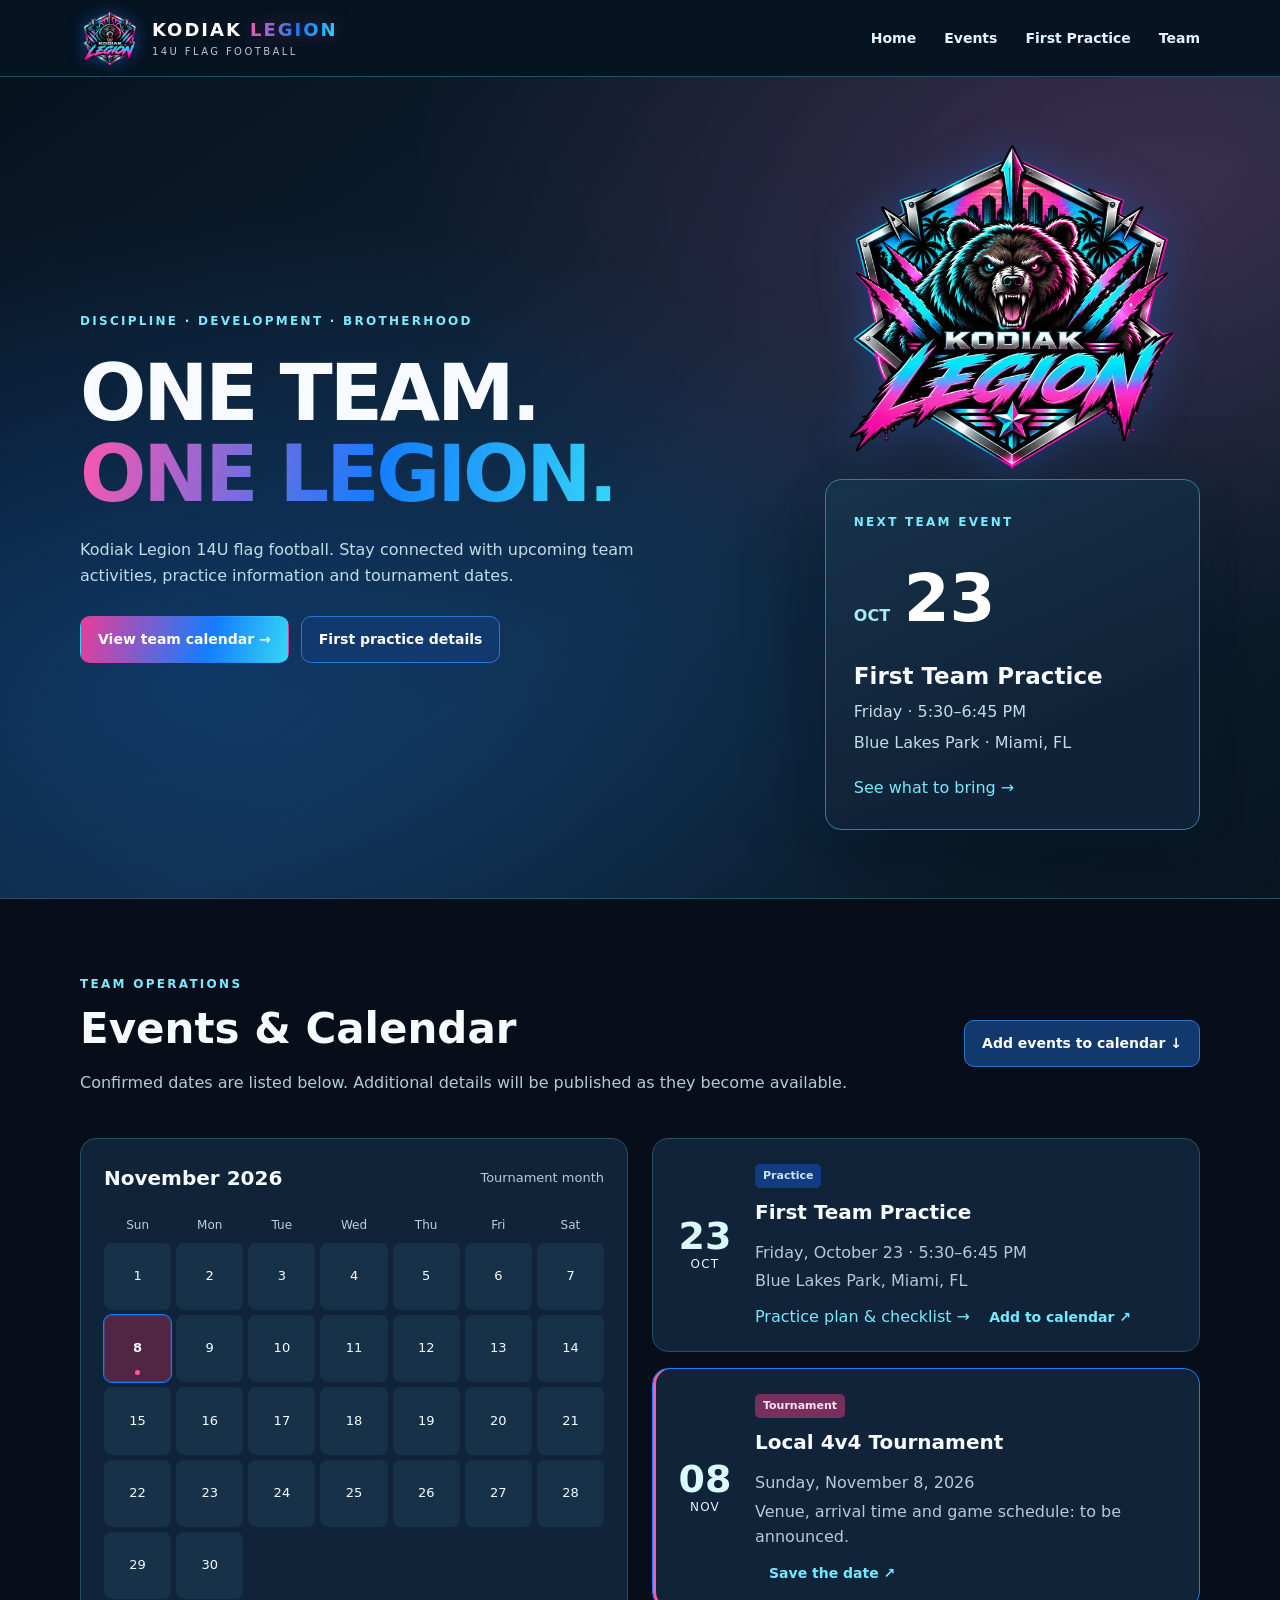
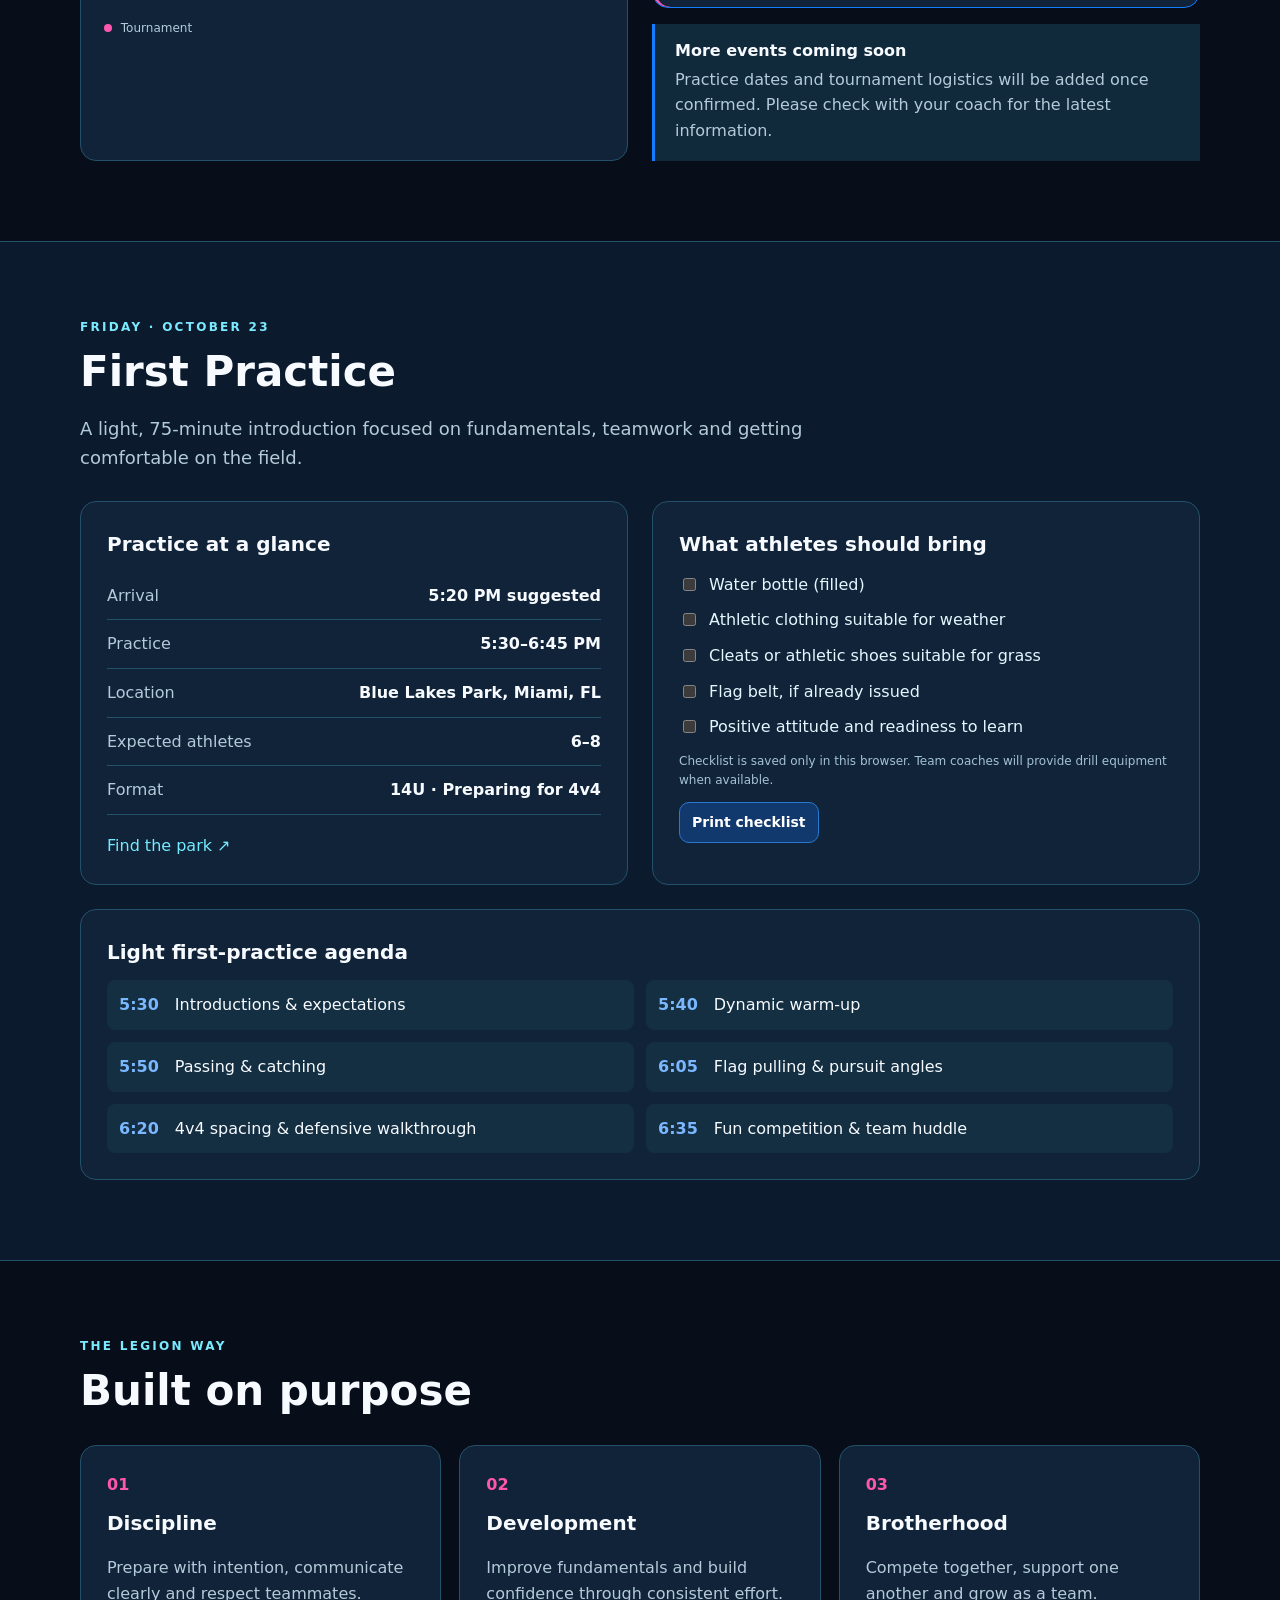
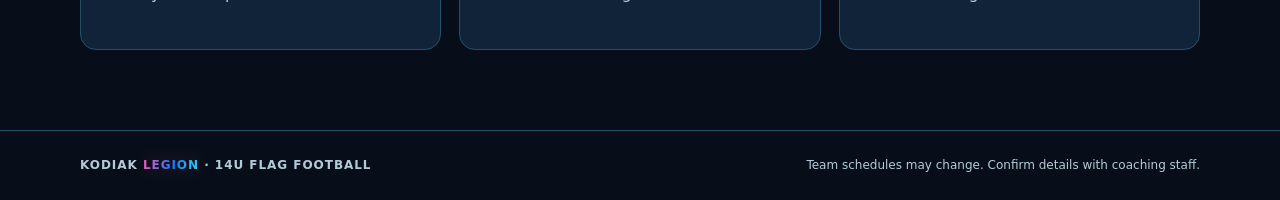
==== commit 0454c1ef: "Add files via upload" ====
--- a/index.html
+++ b/index.html
@@ -1,6 +1,6 @@
-<!doctype html><html lang="en"><head><meta charset="utf-8"><meta name="viewport" content="width=device-width,initial-scale=1"><meta name="theme-color" content="#071522"><meta name="description" content="Kodiak Legion 14U flag football team events, practice details and tournament schedule."><title>Kodiak Legion | Team Hub</title><link rel="stylesheet" href="assets/style.css"></head><body>
-<header class="site-header"><div class="wrap topbar"><a class="brand" href="#home" aria-label="Kodiak Legion home"><span class="shield" aria-hidden="true">KL</span><span><strong>KODIAK <em>LEGION</em></strong><small>14U FLAG FOOTBALL</small></span></a><button id="menu" class="menu" aria-expanded="false" aria-controls="nav">☰ Menu</button><nav id="nav"><a href="#home">Home</a><a href="#events">Events</a><a href="#practice">First Practice</a><a href="#about">Team</a></nav></div></header>
-<main id="home"><section class="hero"><div class="wrap hero-grid"><div><div class="eyebrow">DISCIPLINE · DEVELOPMENT · BROTHERHOOD</div><h1>ONE TEAM.<br><span>ONE LEGION.</span></h1><p>Kodiak Legion 14U flag football. Stay connected with upcoming team activities, practice information and tournament dates.</p><div class="actions"><a class="btn primary" href="#events">View team calendar →</a><a class="btn secondary" href="#practice">First practice details</a></div></div><div class="hero-panel"><span class="kicker">NEXT TEAM EVENT</span><div class="date-big">OCT <strong>23</strong></div><h2>First Team Practice</h2><p>Friday · 5:30–6:45 PM</p><p>Blue Lakes Park · Miami, FL</p><a href="#practice">See what to bring →</a></div></div></section>
+<!doctype html><html lang="en"><head><meta charset="utf-8"><meta name="viewport" content="width=device-width,initial-scale=1"><meta name="theme-color" content="#071522"><meta name="description" content="Kodiak Legion 14U flag football team events, practice details and tournament schedule."><title>Kodiak Legion | Team Hub</title><link rel="icon" type="image/png" href="assets/kodiak-legion-crest.png"><meta property="og:image" content="assets/kodiak-legion-crest.png"><link rel="stylesheet" href="assets/style.css"></head><body>
+<header class="site-header"><div class="wrap topbar"><a class="brand" href="#home" aria-label="Kodiak Legion home"><img class="brand-logo" src="assets/kodiak-legion-crest.png" alt="Kodiak Legion bear shield logo" width="60" height="55"><span><strong>KODIAK <em>LEGION</em></strong><small>14U FLAG FOOTBALL</small></span></a><button id="menu" class="menu" aria-expanded="false" aria-controls="nav">☰ Menu</button><nav id="nav"><a href="#home">Home</a><a href="#events">Events</a><a href="#practice">First Practice</a><a href="#about">Team</a></nav></div></header>
+<main id="home"><section class="hero"><div class="wrap hero-grid"><div><div class="eyebrow">DISCIPLINE · DEVELOPMENT · BROTHERHOOD</div><h1>ONE TEAM.<br><span>ONE LEGION.</span></h1><p>Kodiak Legion 14U flag football. Stay connected with upcoming team activities, practice information and tournament dates.</p><div class="actions"><a class="btn primary" href="#events">View team calendar →</a><a class="btn secondary" href="#practice">First practice details</a></div></div><div class="hero-right"><img class="hero-crest" src="assets/kodiak-legion-crest-hero.webp" alt="Kodiak Legion neon Miami Vice bear crest"><div class="hero-panel"><span class="kicker">NEXT TEAM EVENT</span><div class="date-big">OCT <strong>23</strong></div><h2>First Team Practice</h2><p>Friday · 5:30–6:45 PM</p><p>Blue Lakes Park · Miami, FL</p><a href="#practice">See what to bring →</a></div></div></div></section>
 <section class="wrap section" id="events"><div class="section-head"><div><div class="eyebrow">TEAM OPERATIONS</div><h2>Events & Calendar</h2><p>Confirmed dates are listed below. Additional details will be published as they become available.</p></div><button class="btn secondary" id="all-ics">Add events to calendar ↓</button></div><div class="calendar-layout"><div class="calendar card"><div class="cal-heading"><h3>November 2026</h3><span class="muted">Tournament month</span></div><div class="weekdays"><span>Sun</span><span>Mon</span><span>Tue</span><span>Wed</span><span>Thu</span><span>Fri</span><span>Sat</span></div><div id="calendar-grid" class="days" aria-label="November 2026 calendar"></div><div class="legend"><span><i class="dot tournament"></i> Tournament</span></div></div><div class="event-list"><article class="event card"><div class="event-date"><b>23</b><span>OCT</span></div><div><span class="tag">Practice</span><h3>First Team Practice</h3><p>Friday, October 23 · 5:30–6:45 PM</p><p>Blue Lakes Park, Miami, FL</p><a href="#practice">Practice plan & checklist →</a> <button class="text-button" data-ics="practice">Add to calendar ↗</button></div></article><article class="event card featured"><div class="event-date"><b>08</b><span>NOV</span></div><div><span class="tag orange">Tournament</span><h3>Local 4v4 Tournament</h3><p>Sunday, November 8, 2026</p><p>Venue, arrival time and game schedule: to be announced.</p><button class="text-button" data-ics="tournament">Save the date ↗</button></div></article><div class="notice"><strong>More events coming soon</strong><p>Practice dates and tournament logistics will be added once confirmed. Please check with your coach for the latest information.</p></div></div></div></section>
 <section class="section band" id="practice"><div class="wrap"><div class="eyebrow">FRIDAY · OCTOBER 23</div><h2>First Practice</h2><p class="lead">A light, 75-minute introduction focused on fundamentals, teamwork and getting comfortable on the field.</p><div class="practice-grid"><div class="card padded"><h3>Practice at a glance</h3><dl><div><dt>Arrival</dt><dd>5:20 PM suggested</dd></div><div><dt>Practice</dt><dd>5:30–6:45 PM</dd></div><div><dt>Location</dt><dd>Blue Lakes Park, Miami, FL</dd></div><div><dt>Expected athletes</dt><dd>6–8</dd></div><div><dt>Format</dt><dd>14U · Preparing for 4v4</dd></div></dl><a target="_blank" rel="noopener" href="https://www.google.com/maps/search/?api=1&query=Blue+Lakes+Park+Miami+FL">Find the park ↗</a></div><div class="card padded"><h3>What athletes should bring</h3><div id="checklist" class="checklist"></div><p class="fine">Checklist is saved only in this browser. Team coaches will provide drill equipment when available.</p><button class="btn secondary small" id="print">Print checklist</button></div></div><div class="card padded agenda"><h3>Light first-practice agenda</h3><div class="agenda-grid"><div><b>5:30</b><span>Introductions & expectations</span></div><div><b>5:40</b><span>Dynamic warm-up</span></div><div><b>5:50</b><span>Passing & catching</span></div><div><b>6:05</b><span>Flag pulling & pursuit angles</span></div><div><b>6:20</b><span>4v4 spacing & defensive walkthrough</span></div><div><b>6:35</b><span>Fun competition & team huddle</span></div></div></div></div></section>
-<section class="wrap section" id="about"><div class="eyebrow">THE LEGION WAY</div><h2>Built on purpose</h2><div class="values"><article class="card padded"><span>01</span><h3>Discipline</h3><p>Prepare with intention, communicate clearly and respect teammates.</p></article><article class="card padded"><span>02</span><h3>Development</h3><p>Improve fundamentals and build confidence through consistent effort.</p></article><article class="card padded"><span>03</span><h3>Brotherhood</h3><p>Compete together, support one another and grow as a team.</p></article></div><p class="fine brand-note">Branding note: The KL shield shown here is a temporary text emblem. Replace it with the approved “Phalanx” shield logo asset when available.</p></section></main><footer><div class="wrap footer"><span>KODIAK <em>LEGION</em> · 14U FLAG FOOTBALL</span><span>Team schedules may change. Confirm details with coaching staff.</span></div></footer><script src="assets/app.js" defer></script></body></html>
+<section class="wrap section" id="about"><div class="eyebrow">THE LEGION WAY</div><h2>Built on purpose</h2><div class="values"><article class="card padded"><span>01</span><h3>Discipline</h3><p>Prepare with intention, communicate clearly and respect teammates.</p></article><article class="card padded"><span>02</span><h3>Development</h3><p>Improve fundamentals and build confidence through consistent effort.</p></article><article class="card padded"><span>03</span><h3>Brotherhood</h3><p>Compete together, support one another and grow as a team.</p></article></div></section></main><footer><div class="wrap footer"><span>KODIAK <em>LEGION</em> · 14U FLAG FOOTBALL</span><span>Team schedules may change. Confirm details with coaching staff.</span></div></footer><script src="assets/app.js" defer></script></body></html>
--- a/assets/style.css
+++ b/assets/style.css
@@ -23,3 +23,11 @@
 .tag{background:#123c82;color:#cce6ff}
 .agenda-grid b{color:#7bb7ff}
 :where(a,button,input):focus-visible{outline-color:var(--electric)}
+
+/* V6.4: Official neon Kodiak Legion crest */
+.brand-logo{width:60px;height:60px;object-fit:contain;flex-shrink:0;filter:drop-shadow(0 0 8px #147dff66)}
+.hero-right{display:flex;flex-direction:column;align-items:center;gap:10px;min-width:0}
+.hero-crest{display:block;width:min(100%,355px);height:auto;object-fit:contain;filter:drop-shadow(0 0 22px #147dff45)}
+.hero-right .hero-panel{width:100%}
+@media(max-width:760px){.brand-logo{width:49px;height:49px}.brand strong{font-size:15px}.hero-crest{width:min(78vw,300px)}.hero-grid{gap:18px}}
+@media print{.hero-crest{display:none}}
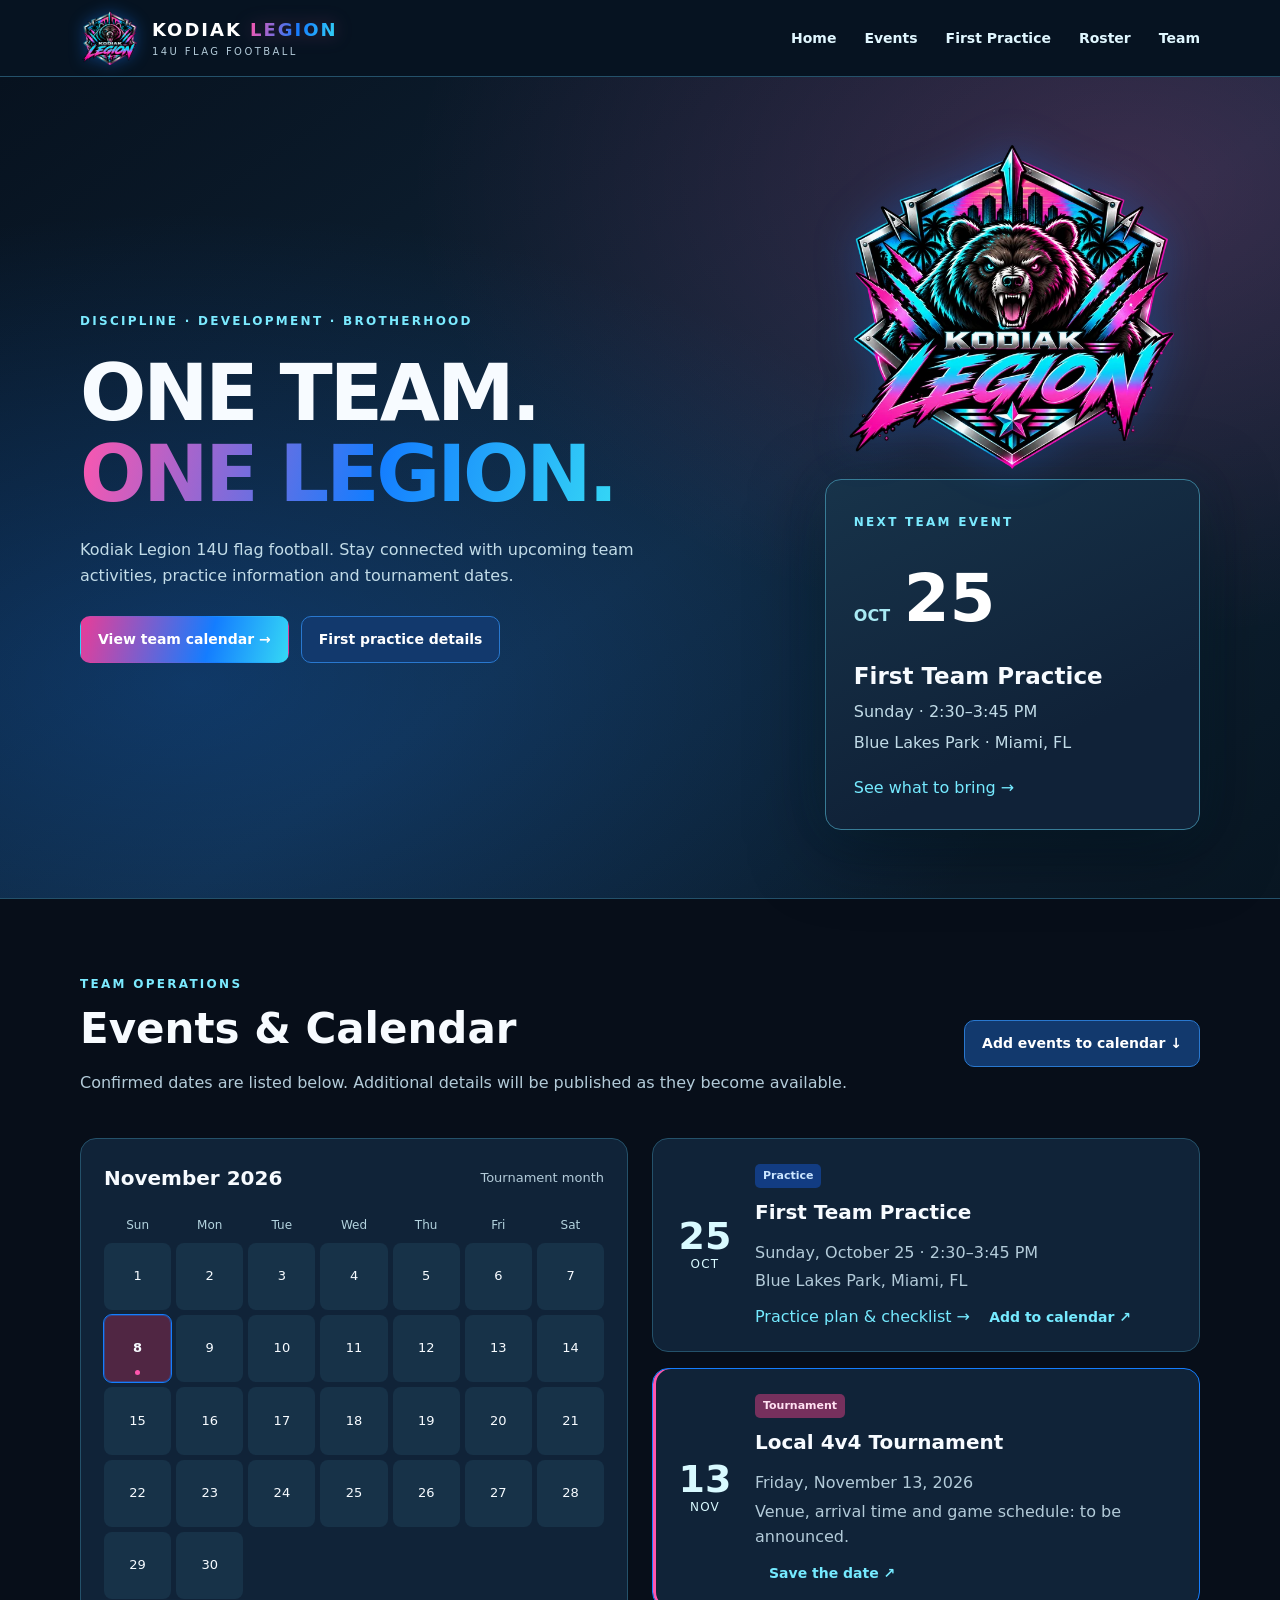
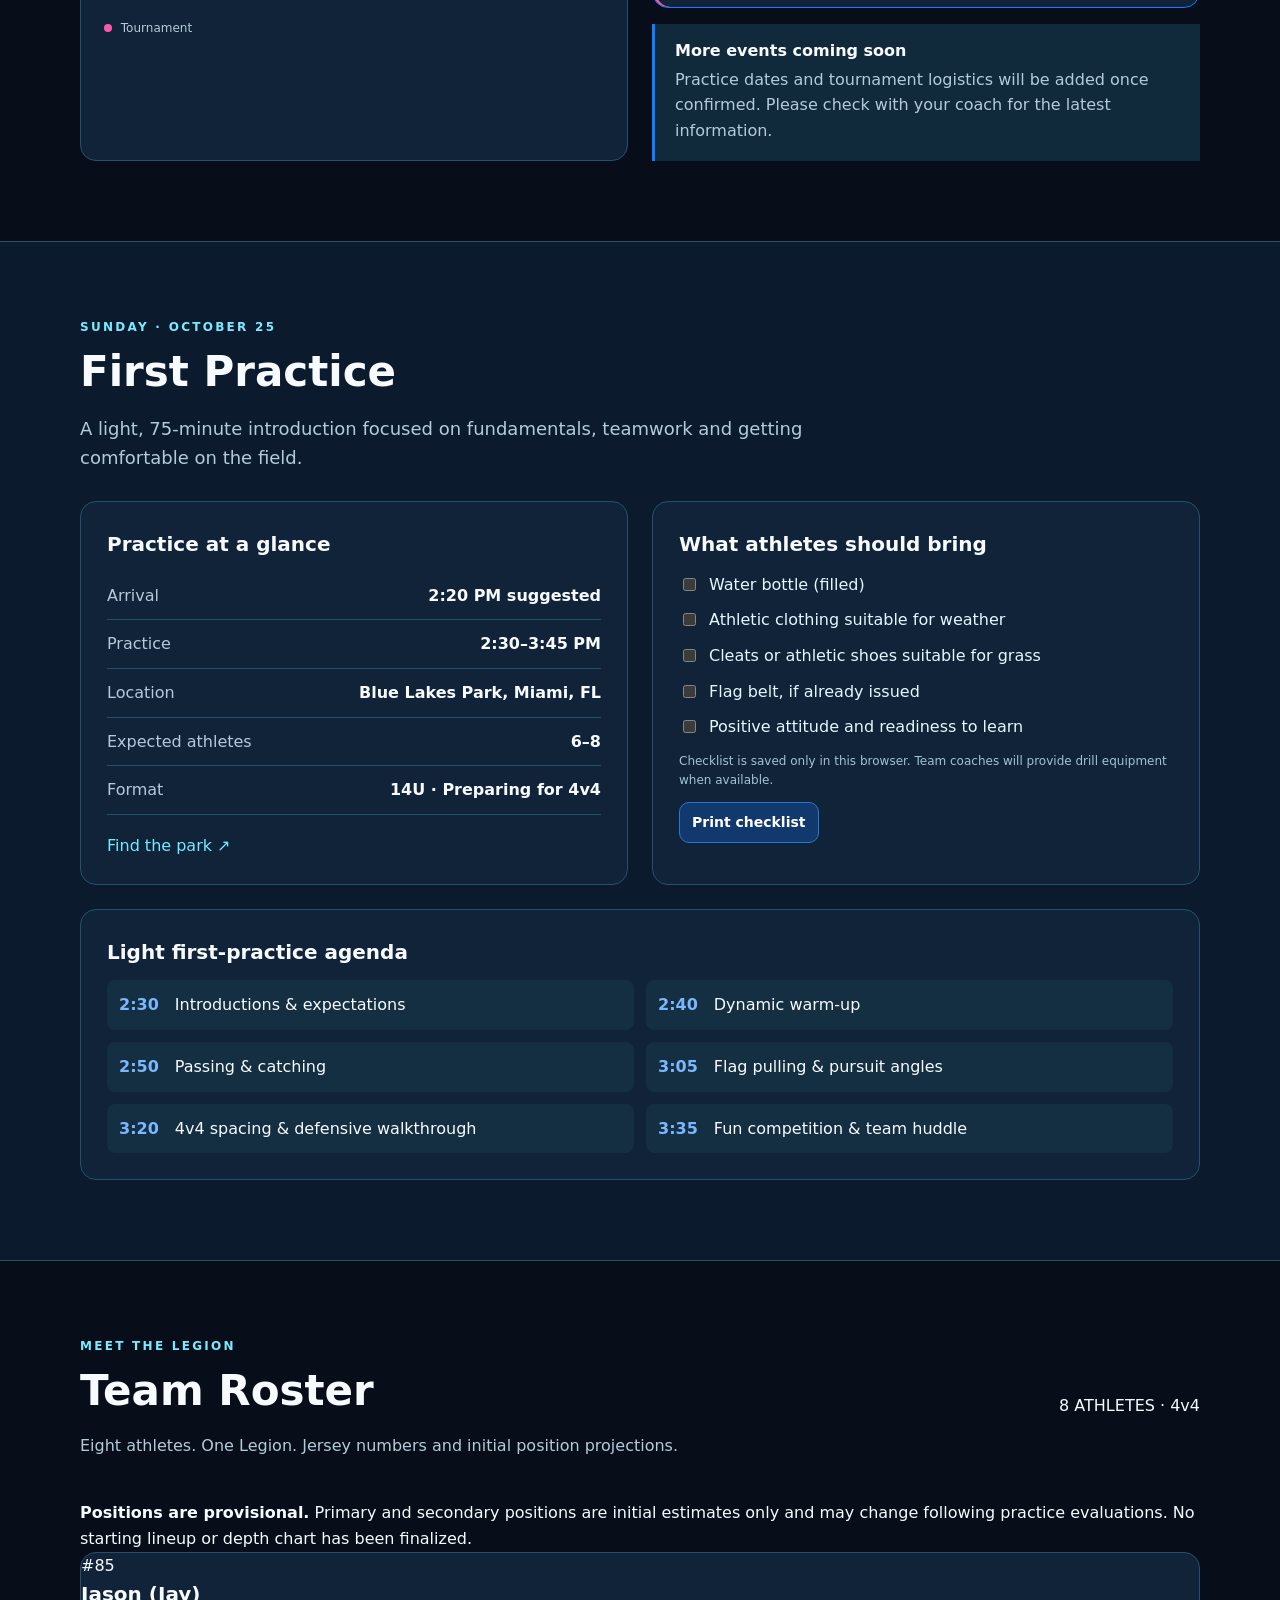
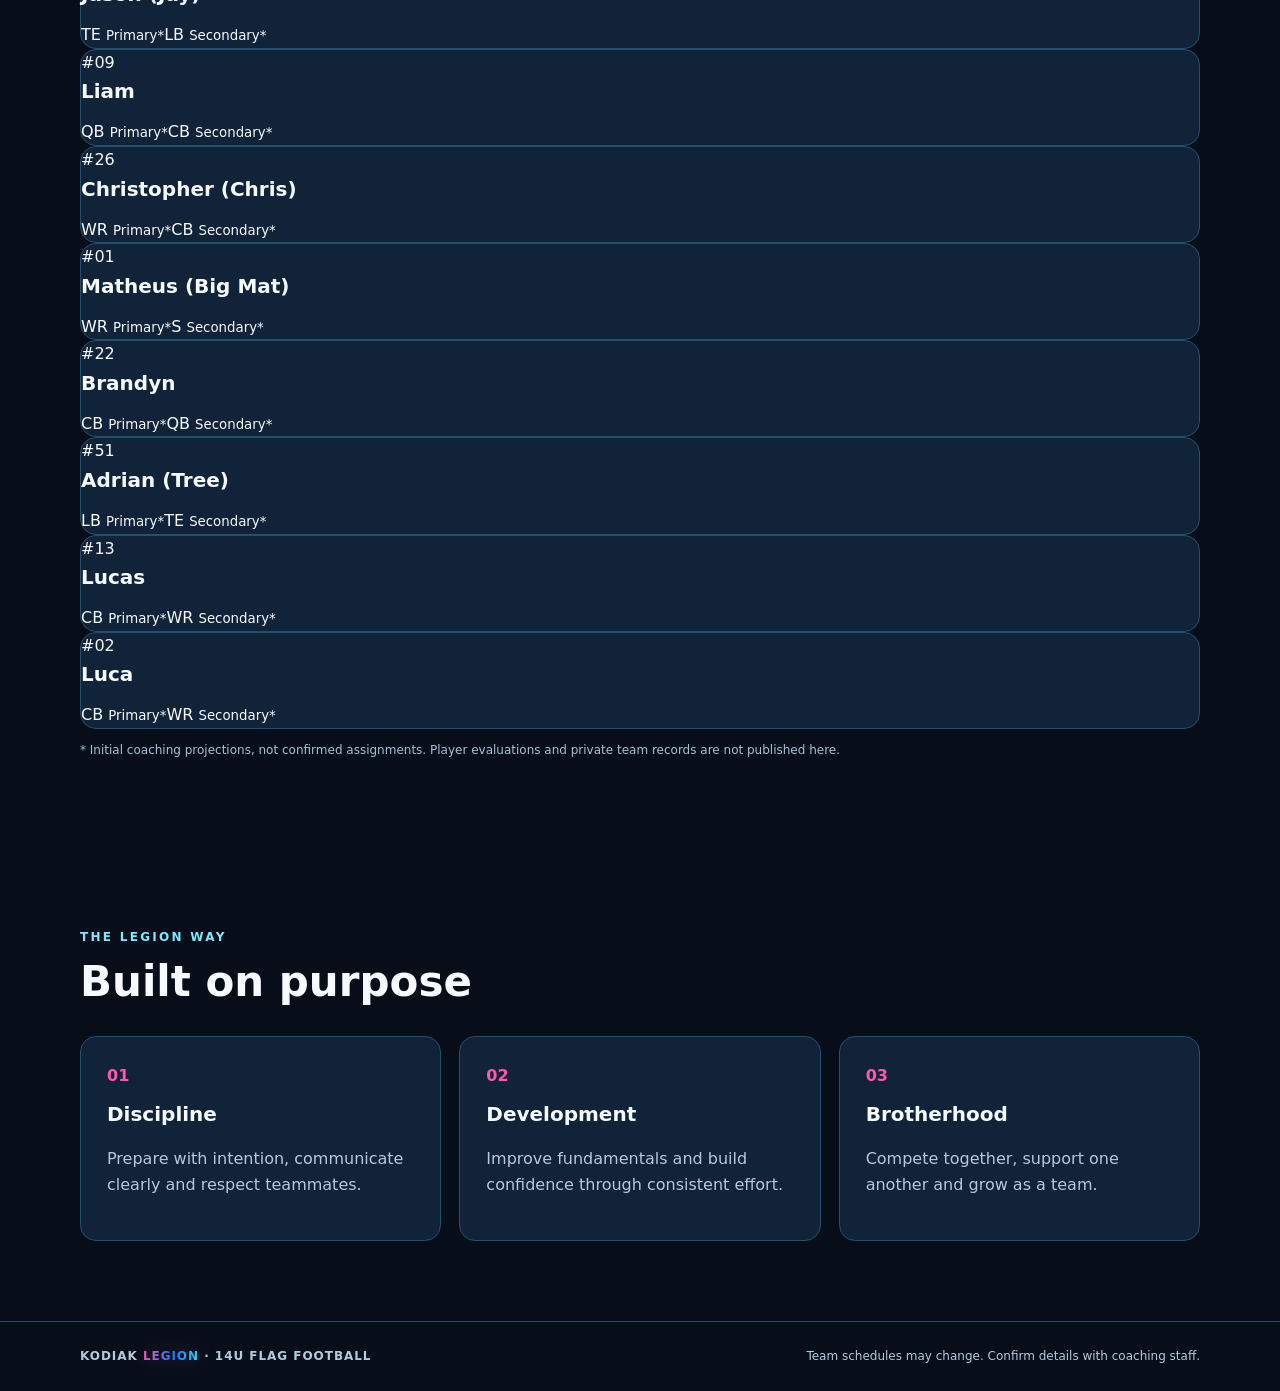
==== commit a5e707c7: "Add files via upload" ====
--- a/index.html
+++ b/index.html
@@ -1,6 +1,6 @@
 <!doctype html><html lang="en"><head><meta charset="utf-8"><meta name="viewport" content="width=device-width,initial-scale=1"><meta name="theme-color" content="#071522"><meta name="description" content="Kodiak Legion 14U flag football team events, practice details and tournament schedule."><title>Kodiak Legion | Team Hub</title><link rel="icon" type="image/png" href="assets/kodiak-legion-crest.png"><meta property="og:image" content="assets/kodiak-legion-crest.png"><link rel="stylesheet" href="assets/style.css"></head><body>
-<header class="site-header"><div class="wrap topbar"><a class="brand" href="#home" aria-label="Kodiak Legion home"><img class="brand-logo" src="assets/kodiak-legion-crest.png" alt="Kodiak Legion bear shield logo" width="60" height="55"><span><strong>KODIAK <em>LEGION</em></strong><small>14U FLAG FOOTBALL</small></span></a><button id="menu" class="menu" aria-expanded="false" aria-controls="nav">☰ Menu</button><nav id="nav"><a href="#home">Home</a><a href="#events">Events</a><a href="#practice">First Practice</a><a href="#about">Team</a></nav></div></header>
-<main id="home"><section class="hero"><div class="wrap hero-grid"><div><div class="eyebrow">DISCIPLINE · DEVELOPMENT · BROTHERHOOD</div><h1>ONE TEAM.<br><span>ONE LEGION.</span></h1><p>Kodiak Legion 14U flag football. Stay connected with upcoming team activities, practice information and tournament dates.</p><div class="actions"><a class="btn primary" href="#events">View team calendar →</a><a class="btn secondary" href="#practice">First practice details</a></div></div><div class="hero-right"><img class="hero-crest" src="assets/kodiak-legion-crest-hero.webp" alt="Kodiak Legion neon Miami Vice bear crest"><div class="hero-panel"><span class="kicker">NEXT TEAM EVENT</span><div class="date-big">OCT <strong>23</strong></div><h2>First Team Practice</h2><p>Friday · 5:30–6:45 PM</p><p>Blue Lakes Park · Miami, FL</p><a href="#practice">See what to bring →</a></div></div></div></section>
-<section class="wrap section" id="events"><div class="section-head"><div><div class="eyebrow">TEAM OPERATIONS</div><h2>Events & Calendar</h2><p>Confirmed dates are listed below. Additional details will be published as they become available.</p></div><button class="btn secondary" id="all-ics">Add events to calendar ↓</button></div><div class="calendar-layout"><div class="calendar card"><div class="cal-heading"><h3>November 2026</h3><span class="muted">Tournament month</span></div><div class="weekdays"><span>Sun</span><span>Mon</span><span>Tue</span><span>Wed</span><span>Thu</span><span>Fri</span><span>Sat</span></div><div id="calendar-grid" class="days" aria-label="November 2026 calendar"></div><div class="legend"><span><i class="dot tournament"></i> Tournament</span></div></div><div class="event-list"><article class="event card"><div class="event-date"><b>23</b><span>OCT</span></div><div><span class="tag">Practice</span><h3>First Team Practice</h3><p>Friday, October 23 · 5:30–6:45 PM</p><p>Blue Lakes Park, Miami, FL</p><a href="#practice">Practice plan & checklist →</a> <button class="text-button" data-ics="practice">Add to calendar ↗</button></div></article><article class="event card featured"><div class="event-date"><b>08</b><span>NOV</span></div><div><span class="tag orange">Tournament</span><h3>Local 4v4 Tournament</h3><p>Sunday, November 8, 2026</p><p>Venue, arrival time and game schedule: to be announced.</p><button class="text-button" data-ics="tournament">Save the date ↗</button></div></article><div class="notice"><strong>More events coming soon</strong><p>Practice dates and tournament logistics will be added once confirmed. Please check with your coach for the latest information.</p></div></div></div></section>
-<section class="section band" id="practice"><div class="wrap"><div class="eyebrow">FRIDAY · OCTOBER 23</div><h2>First Practice</h2><p class="lead">A light, 75-minute introduction focused on fundamentals, teamwork and getting comfortable on the field.</p><div class="practice-grid"><div class="card padded"><h3>Practice at a glance</h3><dl><div><dt>Arrival</dt><dd>5:20 PM suggested</dd></div><div><dt>Practice</dt><dd>5:30–6:45 PM</dd></div><div><dt>Location</dt><dd>Blue Lakes Park, Miami, FL</dd></div><div><dt>Expected athletes</dt><dd>6–8</dd></div><div><dt>Format</dt><dd>14U · Preparing for 4v4</dd></div></dl><a target="_blank" rel="noopener" href="https://www.google.com/maps/search/?api=1&query=Blue+Lakes+Park+Miami+FL">Find the park ↗</a></div><div class="card padded"><h3>What athletes should bring</h3><div id="checklist" class="checklist"></div><p class="fine">Checklist is saved only in this browser. Team coaches will provide drill equipment when available.</p><button class="btn secondary small" id="print">Print checklist</button></div></div><div class="card padded agenda"><h3>Light first-practice agenda</h3><div class="agenda-grid"><div><b>5:30</b><span>Introductions & expectations</span></div><div><b>5:40</b><span>Dynamic warm-up</span></div><div><b>5:50</b><span>Passing & catching</span></div><div><b>6:05</b><span>Flag pulling & pursuit angles</span></div><div><b>6:20</b><span>4v4 spacing & defensive walkthrough</span></div><div><b>6:35</b><span>Fun competition & team huddle</span></div></div></div></div></section>
-<section class="wrap section" id="about"><div class="eyebrow">THE LEGION WAY</div><h2>Built on purpose</h2><div class="values"><article class="card padded"><span>01</span><h3>Discipline</h3><p>Prepare with intention, communicate clearly and respect teammates.</p></article><article class="card padded"><span>02</span><h3>Development</h3><p>Improve fundamentals and build confidence through consistent effort.</p></article><article class="card padded"><span>03</span><h3>Brotherhood</h3><p>Compete together, support one another and grow as a team.</p></article></div></section></main><footer><div class="wrap footer"><span>KODIAK <em>LEGION</em> · 14U FLAG FOOTBALL</span><span>Team schedules may change. Confirm details with coaching staff.</span></div></footer><script src="assets/app.js" defer></script></body></html>
+<header class="site-header"><div class="wrap topbar"><a class="brand" href="#home" aria-label="Kodiak Legion home"><img class="brand-logo" src="assets/kodiak-legion-crest.png" alt="Kodiak Legion bear shield logo" width="60" height="55"><span><strong>KODIAK <em>LEGION</em></strong><small>14U FLAG FOOTBALL</small></span></a><button id="menu" class="menu" aria-expanded="false" aria-controls="nav">☰ Menu</button><nav id="nav"><a href="#home">Home</a><a href="#events">Events</a><a href="#practice">First Practice</a><a href="#roster">Roster</a><a href="#about">Team</a></nav></div></header>
+<main id="home"><section class="hero"><div class="wrap hero-grid"><div><div class="eyebrow">DISCIPLINE · DEVELOPMENT · BROTHERHOOD</div><h1>ONE TEAM.<br><span>ONE LEGION.</span></h1><p>Kodiak Legion 14U flag football. Stay connected with upcoming team activities, practice information and tournament dates.</p><div class="actions"><a class="btn primary" href="#events">View team calendar →</a><a class="btn secondary" href="#practice">First practice details</a></div></div><div class="hero-right"><img class="hero-crest" src="assets/kodiak-legion-crest-hero.webp" alt="Kodiak Legion neon Miami Vice bear crest"><div class="hero-panel"><span class="kicker">NEXT TEAM EVENT</span><div class="date-big">OCT <strong>25</strong></div><h2>First Team Practice</h2><p>Sunday · 2:30–3:45 PM</p><p>Blue Lakes Park · Miami, FL</p><a href="#practice">See what to bring →</a></div></div></div></section>
+<section class="wrap section" id="events"><div class="section-head"><div><div class="eyebrow">TEAM OPERATIONS</div><h2>Events & Calendar</h2><p>Confirmed dates are listed below. Additional details will be published as they become available.</p></div><button class="btn secondary" id="all-ics">Add events to calendar ↓</button></div><div class="calendar-layout"><div class="calendar card"><div class="cal-heading"><h3>November 2026</h3><span class="muted">Tournament month</span></div><div class="weekdays"><span>Sun</span><span>Mon</span><span>Tue</span><span>Wed</span><span>Thu</span><span>Fri</span><span>Sat</span></div><div id="calendar-grid" class="days" aria-label="November 2026 calendar"></div><div class="legend"><span><i class="dot tournament"></i> Tournament</span></div></div><div class="event-list"><article class="event card"><div class="event-date"><b>25</b><span>OCT</span></div><div><span class="tag">Practice</span><h3>First Team Practice</h3><p>Sunday, October 25 · 2:30–3:45 PM</p><p>Blue Lakes Park, Miami, FL</p><a href="#practice">Practice plan & checklist →</a> <button class="text-button" data-ics="practice">Add to calendar ↗</button></div></article><article class="event card featured"><div class="event-date"><b>13</b><span>NOV</span></div><div><span class="tag orange">Tournament</span><h3>Local 4v4 Tournament</h3><p>Friday, November 13, 2026</p><p>Venue, arrival time and game schedule: to be announced.</p><button class="text-button" data-ics="tournament">Save the date ↗</button></div></article><div class="notice"><strong>More events coming soon</strong><p>Practice dates and tournament logistics will be added once confirmed. Please check with your coach for the latest information.</p></div></div></div></section>
+<section class="section band" id="practice"><div class="wrap"><div class="eyebrow">SUNDAY · OCTOBER 25</div><h2>First Practice</h2><p class="lead">A light, 75-minute introduction focused on fundamentals, teamwork and getting comfortable on the field.</p><div class="practice-grid"><div class="card padded"><h3>Practice at a glance</h3><dl><div><dt>Arrival</dt><dd>2:20 PM suggested</dd></div><div><dt>Practice</dt><dd>2:30–3:45 PM</dd></div><div><dt>Location</dt><dd>Blue Lakes Park, Miami, FL</dd></div><div><dt>Expected athletes</dt><dd>6–8</dd></div><div><dt>Format</dt><dd>14U · Preparing for 4v4</dd></div></dl><a target="_blank" rel="noopener" href="https://www.google.com/maps/search/?api=1&query=Blue+Lakes+Park+Miami+FL">Find the park ↗</a></div><div class="card padded"><h3>What athletes should bring</h3><div id="checklist" class="checklist"></div><p class="fine">Checklist is saved only in this browser. Team coaches will provide drill equipment when available.</p><button class="btn secondary small" id="print">Print checklist</button></div></div><div class="card padded agenda"><h3>Light first-practice agenda</h3><div class="agenda-grid"><div><b>2:30</b><span>Introductions & expectations</span></div><div><b>2:40</b><span>Dynamic warm-up</span></div><div><b>2:50</b><span>Passing & catching</span></div><div><b>3:05</b><span>Flag pulling & pursuit angles</span></div><div><b>3:20</b><span>4v4 spacing & defensive walkthrough</span></div><div><b>3:35</b><span>Fun competition & team huddle</span></div></div></div></div></section>
+<section class="wrap section" id="roster"><div class="section-head"><div><div class="eyebrow">MEET THE LEGION</div><h2>Team Roster</h2><p>Eight athletes. One Legion. Jersey numbers and initial position projections.</p></div><span class="roster-pill">8 ATHLETES · 4v4</span></div><div class="roster-notice"><strong>Positions are provisional.</strong> Primary and secondary positions are initial estimates only and may change following practice evaluations. No starting lineup or depth chart has been finalized.</div><div class="roster-grid"><article class="roster-card card"><div class="roster-number">#85</div><div class="roster-person"><h3>Jason <span class="roster-nickname">(Jay)</span></h3><div class="roster-positions"><span>TE <small>Primary*</small></span><span>LB <small>Secondary*</small></span></div></div></article><article class="roster-card card"><div class="roster-number">#09</div><div class="roster-person"><h3>Liam</h3><div class="roster-positions"><span>QB <small>Primary*</small></span><span>CB <small>Secondary*</small></span></div></div></article><article class="roster-card card"><div class="roster-number">#26</div><div class="roster-person"><h3>Christopher <span class="roster-nickname">(Chris)</span></h3><div class="roster-positions"><span>WR <small>Primary*</small></span><span>CB <small>Secondary*</small></span></div></div></article><article class="roster-card card"><div class="roster-number">#01</div><div class="roster-person"><h3>Matheus <span class="roster-nickname">(Big Mat)</span></h3><div class="roster-positions"><span>WR <small>Primary*</small></span><span>S <small>Secondary*</small></span></div></div></article><article class="roster-card card"><div class="roster-number">#22</div><div class="roster-person"><h3>Brandyn</h3><div class="roster-positions"><span>CB <small>Primary*</small></span><span>QB <small>Secondary*</small></span></div></div></article><article class="roster-card card"><div class="roster-number">#51</div><div class="roster-person"><h3>Adrian <span class="roster-nickname">(Tree)</span></h3><div class="roster-positions"><span>LB <small>Primary*</small></span><span>TE <small>Secondary*</small></span></div></div></article><article class="roster-card card"><div class="roster-number">#13</div><div class="roster-person"><h3>Lucas</h3><div class="roster-positions"><span>CB <small>Primary*</small></span><span>WR <small>Secondary*</small></span></div></div></article><article class="roster-card card"><div class="roster-number">#02</div><div class="roster-person"><h3>Luca</h3><div class="roster-positions"><span>CB <small>Primary*</small></span><span>WR <small>Secondary*</small></span></div></div></article></div><p class="fine roster-footnote">* Initial coaching projections, not confirmed assignments. Player evaluations and private team records are not published here.</p></section><section class="wrap section" id="about"><div class="eyebrow">THE LEGION WAY</div><h2>Built on purpose</h2><div class="values"><article class="card padded"><span>01</span><h3>Discipline</h3><p>Prepare with intention, communicate clearly and respect teammates.</p></article><article class="card padded"><span>02</span><h3>Development</h3><p>Improve fundamentals and build confidence through consistent effort.</p></article><article class="card padded"><span>03</span><h3>Brotherhood</h3><p>Compete together, support one another and grow as a team.</p></article></div></section></main><footer><div class="wrap footer"><span>KODIAK <em>LEGION</em> · 14U FLAG FOOTBALL</span><span>Team schedules may change. Confirm details with coaching staff.</span></div></footer><script src="assets/app.js" defer></script></body></html>
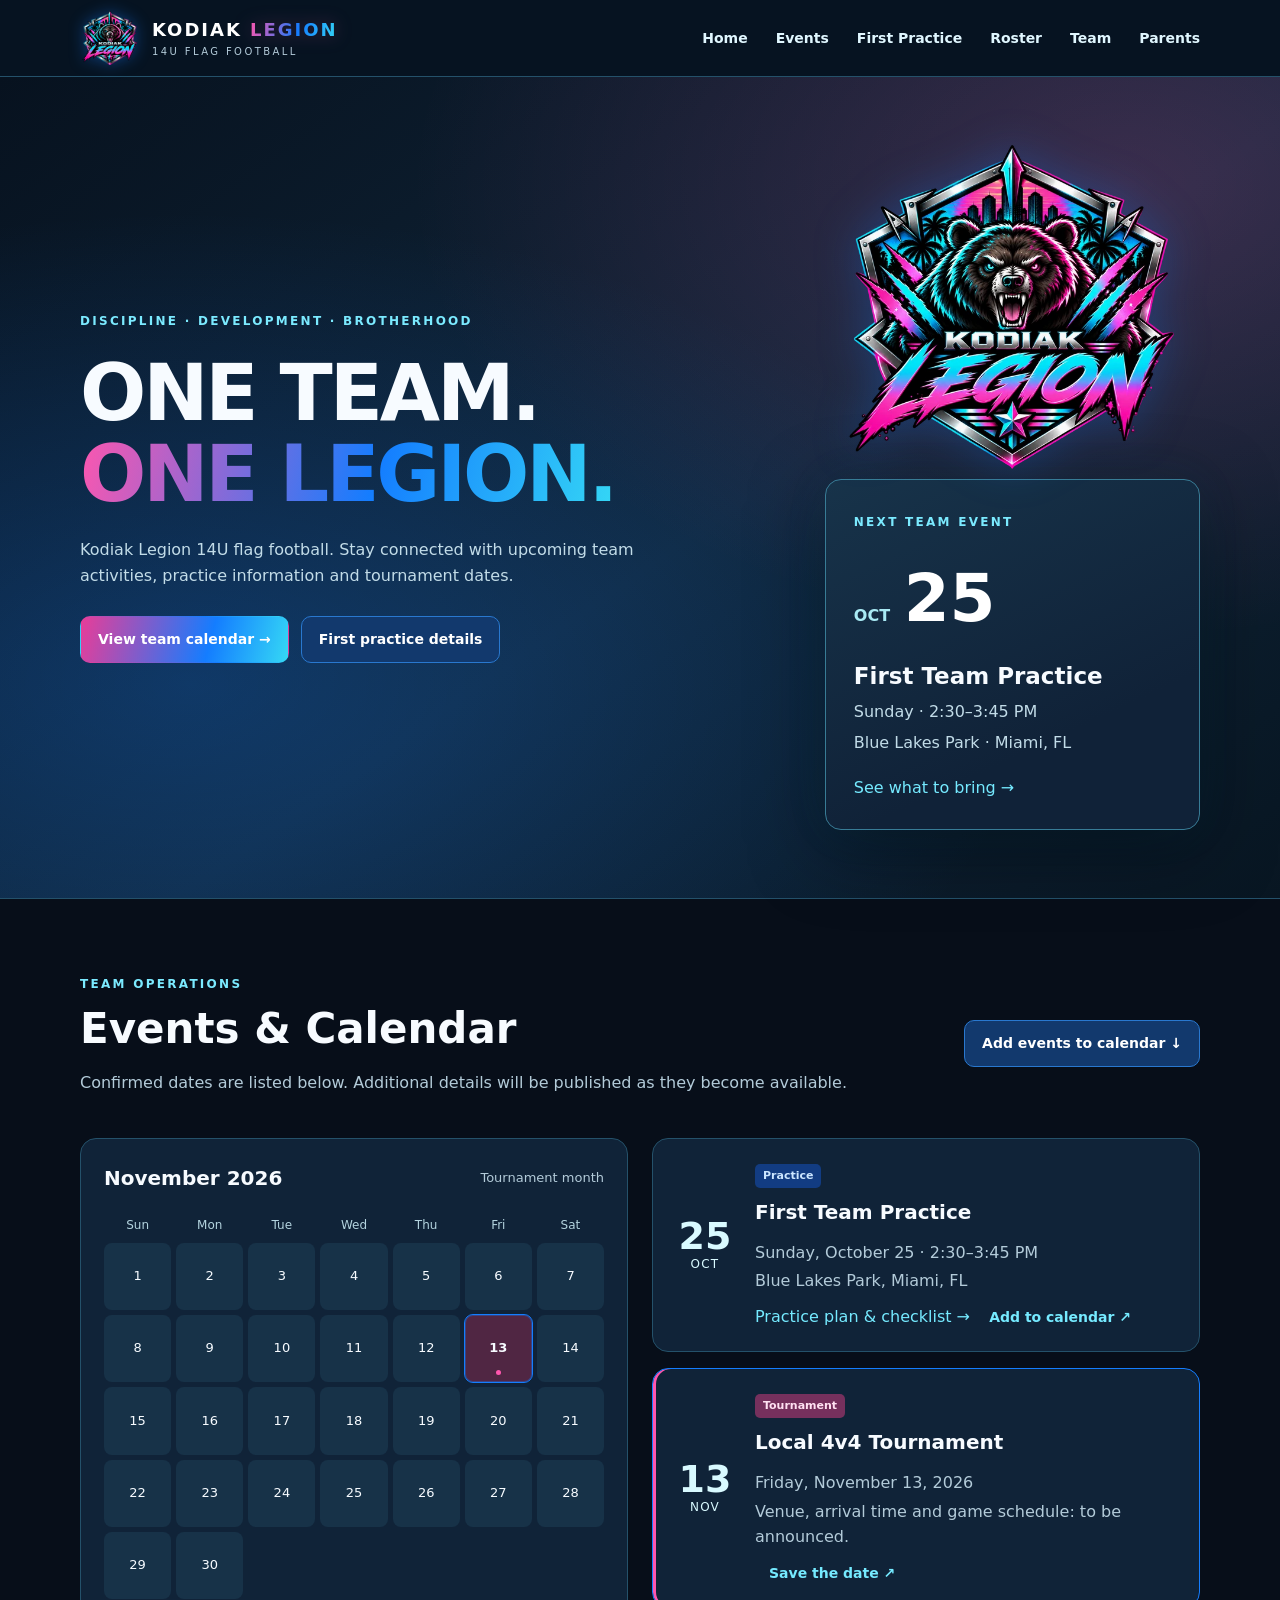
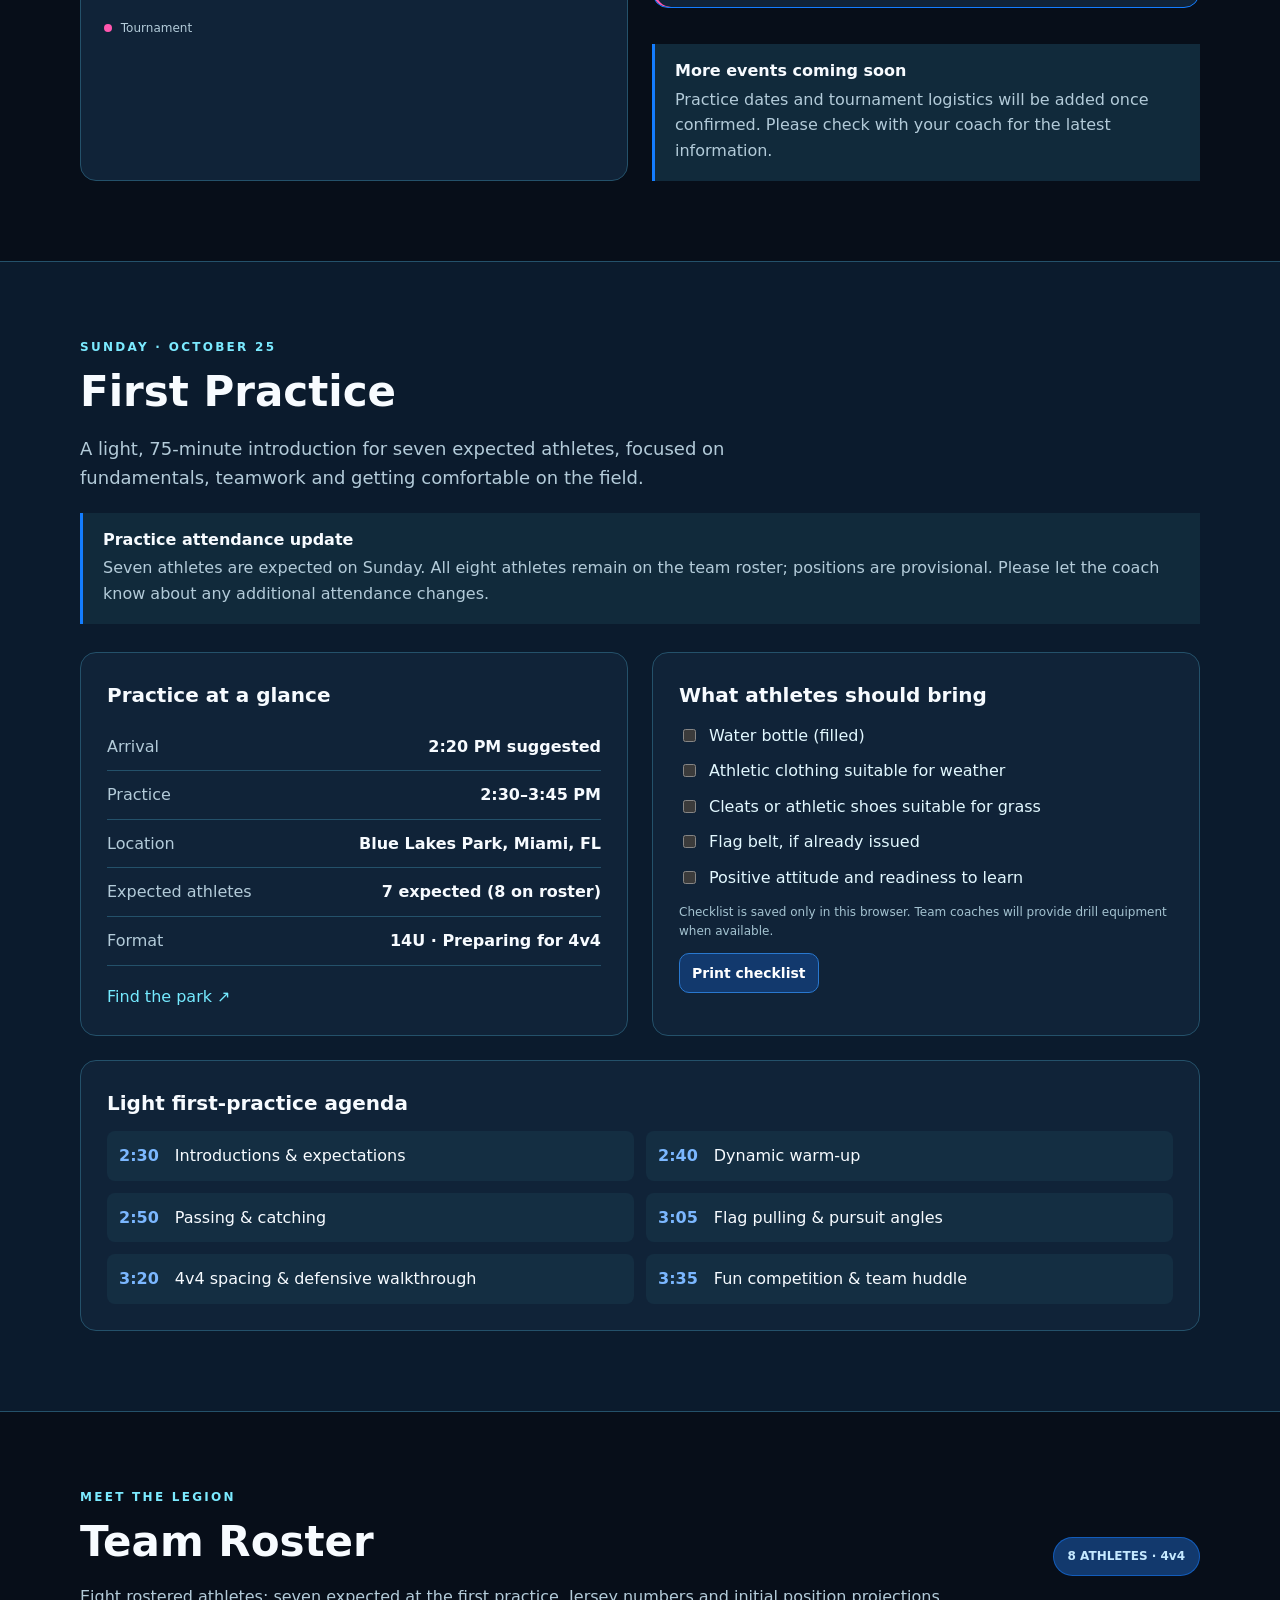
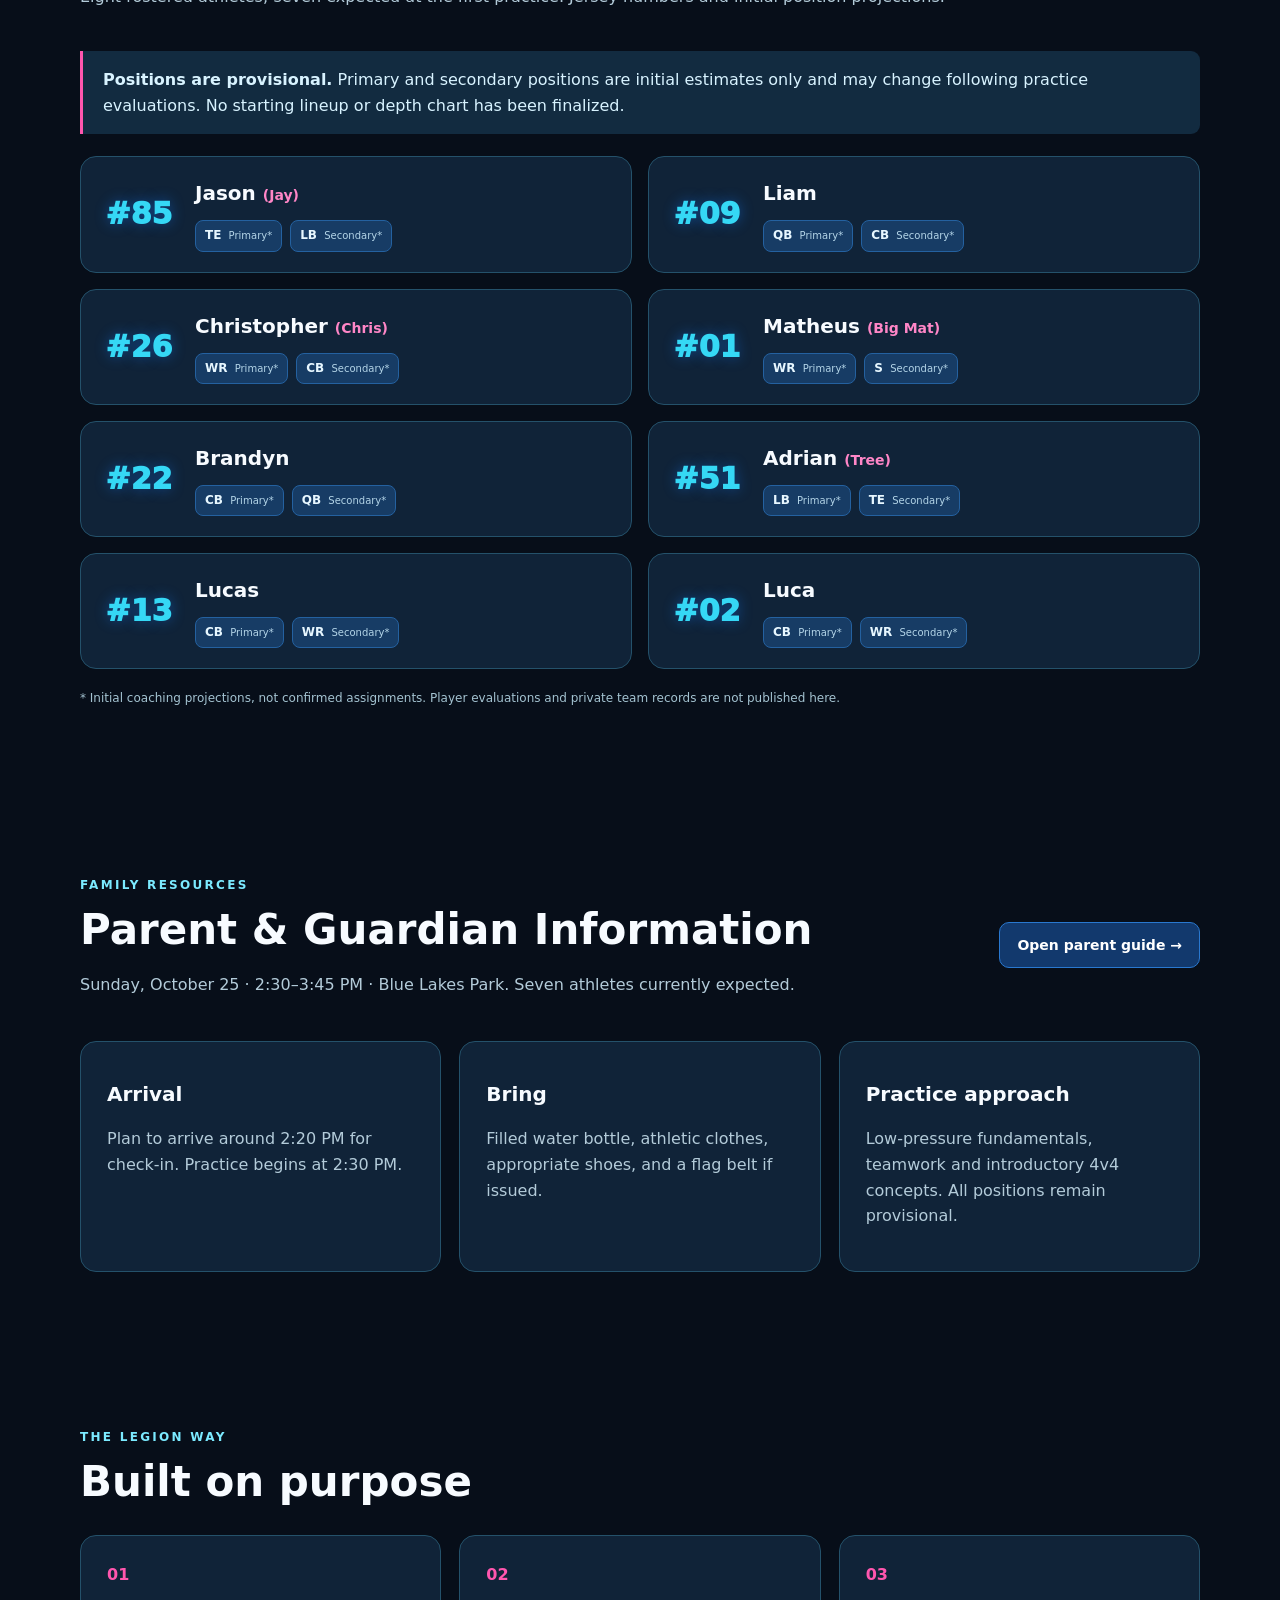
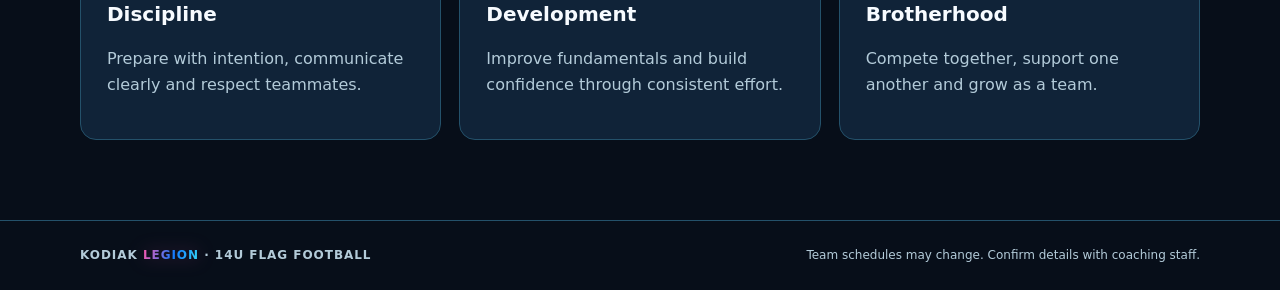
==== commit 46e7278d: "Add files via upload" ====
--- a/index.html
+++ b/index.html
@@ -1,6 +1,7 @@
-<!doctype html><html lang="en"><head><meta charset="utf-8"><meta name="viewport" content="width=device-width,initial-scale=1"><meta name="theme-color" content="#071522"><meta name="description" content="Kodiak Legion 14U flag football team events, practice details and tournament schedule."><title>Kodiak Legion | Team Hub</title><link rel="icon" type="image/png" href="assets/kodiak-legion-crest.png"><meta property="og:image" content="assets/kodiak-legion-crest.png"><link rel="stylesheet" href="assets/style.css"></head><body>
-<header class="site-header"><div class="wrap topbar"><a class="brand" href="#home" aria-label="Kodiak Legion home"><img class="brand-logo" src="assets/kodiak-legion-crest.png" alt="Kodiak Legion bear shield logo" width="60" height="55"><span><strong>KODIAK <em>LEGION</em></strong><small>14U FLAG FOOTBALL</small></span></a><button id="menu" class="menu" aria-expanded="false" aria-controls="nav">☰ Menu</button><nav id="nav"><a href="#home">Home</a><a href="#events">Events</a><a href="#practice">First Practice</a><a href="#roster">Roster</a><a href="#about">Team</a></nav></div></header>
-<main id="home"><section class="hero"><div class="wrap hero-grid"><div><div class="eyebrow">DISCIPLINE · DEVELOPMENT · BROTHERHOOD</div><h1>ONE TEAM.<br><span>ONE LEGION.</span></h1><p>Kodiak Legion 14U flag football. Stay connected with upcoming team activities, practice information and tournament dates.</p><div class="actions"><a class="btn primary" href="#events">View team calendar →</a><a class="btn secondary" href="#practice">First practice details</a></div></div><div class="hero-right"><img class="hero-crest" src="assets/kodiak-legion-crest-hero.webp" alt="Kodiak Legion neon Miami Vice bear crest"><div class="hero-panel"><span class="kicker">NEXT TEAM EVENT</span><div class="date-big">OCT <strong>25</strong></div><h2>First Team Practice</h2><p>Sunday · 2:30–3:45 PM</p><p>Blue Lakes Park · Miami, FL</p><a href="#practice">See what to bring →</a></div></div></div></section>
-<section class="wrap section" id="events"><div class="section-head"><div><div class="eyebrow">TEAM OPERATIONS</div><h2>Events & Calendar</h2><p>Confirmed dates are listed below. Additional details will be published as they become available.</p></div><button class="btn secondary" id="all-ics">Add events to calendar ↓</button></div><div class="calendar-layout"><div class="calendar card"><div class="cal-heading"><h3>November 2026</h3><span class="muted">Tournament month</span></div><div class="weekdays"><span>Sun</span><span>Mon</span><span>Tue</span><span>Wed</span><span>Thu</span><span>Fri</span><span>Sat</span></div><div id="calendar-grid" class="days" aria-label="November 2026 calendar"></div><div class="legend"><span><i class="dot tournament"></i> Tournament</span></div></div><div class="event-list"><article class="event card"><div class="event-date"><b>25</b><span>OCT</span></div><div><span class="tag">Practice</span><h3>First Team Practice</h3><p>Sunday, October 25 · 2:30–3:45 PM</p><p>Blue Lakes Park, Miami, FL</p><a href="#practice">Practice plan & checklist →</a> <button class="text-button" data-ics="practice">Add to calendar ↗</button></div></article><article class="event card featured"><div class="event-date"><b>13</b><span>NOV</span></div><div><span class="tag orange">Tournament</span><h3>Local 4v4 Tournament</h3><p>Friday, November 13, 2026</p><p>Venue, arrival time and game schedule: to be announced.</p><button class="text-button" data-ics="tournament">Save the date ↗</button></div></article><div class="notice"><strong>More events coming soon</strong><p>Practice dates and tournament logistics will be added once confirmed. Please check with your coach for the latest information.</p></div></div></div></section>
-<section class="section band" id="practice"><div class="wrap"><div class="eyebrow">SUNDAY · OCTOBER 25</div><h2>First Practice</h2><p class="lead">A light, 75-minute introduction focused on fundamentals, teamwork and getting comfortable on the field.</p><div class="practice-grid"><div class="card padded"><h3>Practice at a glance</h3><dl><div><dt>Arrival</dt><dd>2:20 PM suggested</dd></div><div><dt>Practice</dt><dd>2:30–3:45 PM</dd></div><div><dt>Location</dt><dd>Blue Lakes Park, Miami, FL</dd></div><div><dt>Expected athletes</dt><dd>6–8</dd></div><div><dt>Format</dt><dd>14U · Preparing for 4v4</dd></div></dl><a target="_blank" rel="noopener" href="https://www.google.com/maps/search/?api=1&query=Blue+Lakes+Park+Miami+FL">Find the park ↗</a></div><div class="card padded"><h3>What athletes should bring</h3><div id="checklist" class="checklist"></div><p class="fine">Checklist is saved only in this browser. Team coaches will provide drill equipment when available.</p><button class="btn secondary small" id="print">Print checklist</button></div></div><div class="card padded agenda"><h3>Light first-practice agenda</h3><div class="agenda-grid"><div><b>2:30</b><span>Introductions & expectations</span></div><div><b>2:40</b><span>Dynamic warm-up</span></div><div><b>2:50</b><span>Passing & catching</span></div><div><b>3:05</b><span>Flag pulling & pursuit angles</span></div><div><b>3:20</b><span>4v4 spacing & defensive walkthrough</span></div><div><b>3:35</b><span>Fun competition & team huddle</span></div></div></div></div></section>
-<section class="wrap section" id="roster"><div class="section-head"><div><div class="eyebrow">MEET THE LEGION</div><h2>Team Roster</h2><p>Eight athletes. One Legion. Jersey numbers and initial position projections.</p></div><span class="roster-pill">8 ATHLETES · 4v4</span></div><div class="roster-notice"><strong>Positions are provisional.</strong> Primary and secondary positions are initial estimates only and may change following practice evaluations. No starting lineup or depth chart has been finalized.</div><div class="roster-grid"><article class="roster-card card"><div class="roster-number">#85</div><div class="roster-person"><h3>Jason <span class="roster-nickname">(Jay)</span></h3><div class="roster-positions"><span>TE <small>Primary*</small></span><span>LB <small>Secondary*</small></span></div></div></article><article class="roster-card card"><div class="roster-number">#09</div><div class="roster-person"><h3>Liam</h3><div class="roster-positions"><span>QB <small>Primary*</small></span><span>CB <small>Secondary*</small></span></div></div></article><article class="roster-card card"><div class="roster-number">#26</div><div class="roster-person"><h3>Christopher <span class="roster-nickname">(Chris)</span></h3><div class="roster-positions"><span>WR <small>Primary*</small></span><span>CB <small>Secondary*</small></span></div></div></article><article class="roster-card card"><div class="roster-number">#01</div><div class="roster-person"><h3>Matheus <span class="roster-nickname">(Big Mat)</span></h3><div class="roster-positions"><span>WR <small>Primary*</small></span><span>S <small>Secondary*</small></span></div></div></article><article class="roster-card card"><div class="roster-number">#22</div><div class="roster-person"><h3>Brandyn</h3><div class="roster-positions"><span>CB <small>Primary*</small></span><span>QB <small>Secondary*</small></span></div></div></article><article class="roster-card card"><div class="roster-number">#51</div><div class="roster-person"><h3>Adrian <span class="roster-nickname">(Tree)</span></h3><div class="roster-positions"><span>LB <small>Primary*</small></span><span>TE <small>Secondary*</small></span></div></div></article><article class="roster-card card"><div class="roster-number">#13</div><div class="roster-person"><h3>Lucas</h3><div class="roster-positions"><span>CB <small>Primary*</small></span><span>WR <small>Secondary*</small></span></div></div></article><article class="roster-card card"><div class="roster-number">#02</div><div class="roster-person"><h3>Luca</h3><div class="roster-positions"><span>CB <small>Primary*</small></span><span>WR <small>Secondary*</small></span></div></div></article></div><p class="fine roster-footnote">* Initial coaching projections, not confirmed assignments. Player evaluations and private team records are not published here.</p></section><section class="wrap section" id="about"><div class="eyebrow">THE LEGION WAY</div><h2>Built on purpose</h2><div class="values"><article class="card padded"><span>01</span><h3>Discipline</h3><p>Prepare with intention, communicate clearly and respect teammates.</p></article><article class="card padded"><span>02</span><h3>Development</h3><p>Improve fundamentals and build confidence through consistent effort.</p></article><article class="card padded"><span>03</span><h3>Brotherhood</h3><p>Compete together, support one another and grow as a team.</p></article></div></section></main><footer><div class="wrap footer"><span>KODIAK <em>LEGION</em> · 14U FLAG FOOTBALL</span><span>Team schedules may change. Confirm details with coaching staff.</span></div></footer><script src="assets/app.js" defer></script></body></html>
+<!DOCTYPE html>
+<html lang="en"><head><meta charset="utf-8"/><meta content="width=device-width,initial-scale=1" name="viewport"/><meta content="#071522" name="theme-color"/><meta content="Kodiak Legion 14U flag football team events, practice details and tournament schedule." name="description"/><title>Kodiak Legion | Team Hub</title><link href="assets/kodiak-legion-crest.png" rel="icon" type="image/png"/><meta content="assets/kodiak-legion-crest.png" property="og:image"/><link href="assets/style.css" rel="stylesheet"/></head><body>
+<header class="site-header"><div class="wrap topbar"><a aria-label="Kodiak Legion home" class="brand" href="#home"><img alt="Kodiak Legion bear shield logo" class="brand-logo" height="55" src="assets/kodiak-legion-crest.png" width="60"/><span><strong>KODIAK <em>LEGION</em></strong><small>14U FLAG FOOTBALL</small></span></a><button aria-controls="nav" aria-expanded="false" class="menu" id="menu">☰ Menu</button><nav id="nav"><a href="#home">Home</a><a href="#events">Events</a><a href="#practice">First Practice</a><a href="#roster">Roster</a><a href="#about">Team</a><a href="parents.html">Parents</a></nav></div></header>
+<main id="home"><section class="hero"><div class="wrap hero-grid"><div><div class="eyebrow">DISCIPLINE · DEVELOPMENT · BROTHERHOOD</div><h1>ONE TEAM.<br/><span>ONE LEGION.</span></h1><p>Kodiak Legion 14U flag football. Stay connected with upcoming team activities, practice information and tournament dates.</p><div class="actions"><a class="btn primary" href="#events">View team calendar →</a><a class="btn secondary" href="#practice">First practice details</a></div></div><div class="hero-right"><img alt="Kodiak Legion neon Miami Vice bear crest" class="hero-crest" src="assets/kodiak-legion-crest-hero.webp"/><div class="hero-panel"><span class="kicker">NEXT TEAM EVENT</span><div class="date-big">OCT <strong>25</strong></div><h2>First Team Practice</h2><p>Sunday · 2:30–3:45 PM</p><p>Blue Lakes Park · Miami, FL</p><a href="#practice">See what to bring →</a></div></div></div></section>
+<section class="wrap section" id="events"><div class="section-head"><div><div class="eyebrow">TEAM OPERATIONS</div><h2>Events &amp; Calendar</h2><p>Confirmed dates are listed below. Additional details will be published as they become available.</p></div><button class="btn secondary" id="all-ics">Add events to calendar ↓</button></div><div class="calendar-layout"><div class="calendar card"><div class="cal-heading"><h3>November 2026</h3><span class="muted">Tournament month</span></div><div class="weekdays"><span>Sun</span><span>Mon</span><span>Tue</span><span>Wed</span><span>Thu</span><span>Fri</span><span>Sat</span></div><div aria-label="November 2026 calendar" class="days" id="calendar-grid"></div><div class="legend"><span><i class="dot tournament"></i> Tournament</span></div></div><div class="event-list"><article class="event card"><div class="event-date"><b>25</b><span>OCT</span></div><div><span class="tag">Practice</span><h3>First Team Practice</h3><p>Sunday, October 25 · 2:30–3:45 PM</p><p>Blue Lakes Park, Miami, FL</p><a href="#practice">Practice plan &amp; checklist →</a> <button class="text-button" data-ics="practice">Add to calendar ↗</button></div></article><article class="event card featured"><div class="event-date"><b>13</b><span>NOV</span></div><div><span class="tag orange">Tournament</span><h3>Local 4v4 Tournament</h3><p>Friday, November 13, 2026</p><p>Venue, arrival time and game schedule: to be announced.</p><button class="text-button" data-ics="tournament">Save the date ↗</button></div></article><div class="notice"><strong>More events coming soon</strong><p>Practice dates and tournament logistics will be added once confirmed. Please check with your coach for the latest information.</p></div></div></div></section>
+<section class="section band" id="practice"><div class="wrap"><div class="eyebrow">SUNDAY · OCTOBER 25</div><h2>First Practice</h2><p class="lead">A light, 75-minute introduction for seven expected athletes, focused on fundamentals, teamwork and getting comfortable on the field.</p><div class="notice"><strong>Practice attendance update</strong><p>Seven athletes are expected on Sunday. All eight athletes remain on the team roster; positions are provisional. Please let the coach know about any additional attendance changes.</p></div><div class="practice-grid"><div class="card padded"><h3>Practice at a glance</h3><dl><div><dt>Arrival</dt><dd>2:20 PM suggested</dd></div><div><dt>Practice</dt><dd>2:30–3:45 PM</dd></div><div><dt>Location</dt><dd>Blue Lakes Park, Miami, FL</dd></div><div><dt>Expected athletes</dt><dd>7 expected (8 on roster)</dd></div><div><dt>Format</dt><dd>14U · Preparing for 4v4</dd></div></dl><a href="https://www.google.com/maps/search/?api=1&amp;query=Blue+Lakes+Park+Miami+FL" rel="noopener" target="_blank">Find the park ↗</a></div><div class="card padded"><h3>What athletes should bring</h3><div class="checklist" id="checklist"></div><p class="fine">Checklist is saved only in this browser. Team coaches will provide drill equipment when available.</p><button class="btn secondary small" id="print">Print checklist</button></div></div><div class="card padded agenda"><h3>Light first-practice agenda</h3><div class="agenda-grid"><div><b>2:30</b><span>Introductions &amp; expectations</span></div><div><b>2:40</b><span>Dynamic warm-up</span></div><div><b>2:50</b><span>Passing &amp; catching</span></div><div><b>3:05</b><span>Flag pulling &amp; pursuit angles</span></div><div><b>3:20</b><span>4v4 spacing &amp; defensive walkthrough</span></div><div><b>3:35</b><span>Fun competition &amp; team huddle</span></div></div></div></div></section>
+<section class="wrap section" id="roster"><div class="section-head"><div><div class="eyebrow">MEET THE LEGION</div><h2>Team Roster</h2><p>Eight rostered athletes; seven expected at the first practice. Jersey numbers and initial position projections.</p></div><span class="roster-pill">8 ATHLETES · 4v4</span></div><div class="roster-notice"><strong>Positions are provisional.</strong> Primary and secondary positions are initial estimates only and may change following practice evaluations. No starting lineup or depth chart has been finalized.</div><div class="roster-grid"><article class="roster-card card"><div class="roster-number">#85</div><div class="roster-person"><h3>Jason <span class="roster-nickname">(Jay)</span></h3><div class="roster-positions"><span>TE <small>Primary*</small></span><span>LB <small>Secondary*</small></span></div></div></article><article class="roster-card card"><div class="roster-number">#09</div><div class="roster-person"><h3>Liam</h3><div class="roster-positions"><span>QB <small>Primary*</small></span><span>CB <small>Secondary*</small></span></div></div></article><article class="roster-card card"><div class="roster-number">#26</div><div class="roster-person"><h3>Christopher <span class="roster-nickname">(Chris)</span></h3><div class="roster-positions"><span>WR <small>Primary*</small></span><span>CB <small>Secondary*</small></span></div></div></article><article class="roster-card card"><div class="roster-number">#01</div><div class="roster-person"><h3>Matheus <span class="roster-nickname">(Big Mat)</span></h3><div class="roster-positions"><span>WR <small>Primary*</small></span><span>S <small>Secondary*</small></span></div></div></article><article class="roster-card card"><div class="roster-number">#22</div><div class="roster-person"><h3>Brandyn</h3><div class="roster-positions"><span>CB <small>Primary*</small></span><span>QB <small>Secondary*</small></span></div></div></article><article class="roster-card card"><div class="roster-number">#51</div><div class="roster-person"><h3>Adrian <span class="roster-nickname">(Tree)</span></h3><div class="roster-positions"><span>LB <small>Primary*</small></span><span>TE <small>Secondary*</small></span></div></div></article><article class="roster-card card"><div class="roster-number">#13</div><div class="roster-person"><h3>Lucas</h3><div class="roster-positions"><span>CB <small>Primary*</small></span><span>WR <small>Secondary*</small></span></div></div></article><article class="roster-card card"><div class="roster-number">#02</div><div class="roster-person"><h3>Luca</h3><div class="roster-positions"><span>CB <small>Primary*</small></span><span>WR <small>Secondary*</small></span></div></div></article></div><p class="fine roster-footnote">* Initial coaching projections, not confirmed assignments. Player evaluations and private team records are not published here.</p></section><section class="wrap section" id="parent-resources"><div class="section-head"><div><div class="eyebrow">FAMILY RESOURCES</div><h2>Parent &amp; Guardian Information</h2><p>Sunday, October 25 · 2:30–3:45 PM · Blue Lakes Park. Seven athletes currently expected.</p></div><a class="btn secondary" href="parents.html">Open parent guide →</a></div><div class="values"><article class="card padded"><h3>Arrival</h3><p>Plan to arrive around 2:20 PM for check-in. Practice begins at 2:30 PM.</p></article><article class="card padded"><h3>Bring</h3><p>Filled water bottle, athletic clothes, appropriate shoes, and a flag belt if issued.</p></article><article class="card padded"><h3>Practice approach</h3><p>Low-pressure fundamentals, teamwork and introductory 4v4 concepts. All positions remain provisional.</p></article></div></section><section class="wrap section" id="about"><div class="eyebrow">THE LEGION WAY</div><h2>Built on purpose</h2><div class="values"><article class="card padded"><span>01</span><h3>Discipline</h3><p>Prepare with intention, communicate clearly and respect teammates.</p></article><article class="card padded"><span>02</span><h3>Development</h3><p>Improve fundamentals and build confidence through consistent effort.</p></article><article class="card padded"><span>03</span><h3>Brotherhood</h3><p>Compete together, support one another and grow as a team.</p></article></div></section></main><footer><div class="wrap footer"><span>KODIAK <em>LEGION</em> · 14U FLAG FOOTBALL</span><span>Team schedules may change. Confirm details with coaching staff.</span></div></footer><script defer="" src="assets/app.js"></script></body></html>
--- a/assets/style.css
+++ b/assets/style.css
@@ -31,3 +31,9 @@
 .hero-right .hero-panel{width:100%}
 @media(max-width:760px){.brand-logo{width:49px;height:49px}.brand strong{font-size:15px}.hero-crest{width:min(78vw,300px)}.hero-grid{gap:18px}}
 @media print{.hero-crest{display:none}}
+
+/* V6.7: Public roster, with provisional positions */
+.roster-pill{border:1px solid #147dff88;color:#c5e9ff;background:#12396d;border-radius:999px;padding:9px 14px;font-weight:800;font-size:12px;white-space:nowrap}.roster-notice{border-left:3px solid var(--pink);background:#122b40;padding:16px 20px;margin:0 0 22px;border-radius:0 9px 9px 0;color:#d8f3ff}.roster-grid{display:grid;grid-template-columns:repeat(2,minmax(0,1fr));gap:16px}.roster-card{display:flex;align-items:center;gap:18px;padding:20px;min-width:0}.roster-number{min-width:76px;text-align:center;font-size:30px;font-weight:950;color:#35d8f5;text-shadow:0 0 14px #147dff70}.roster-person{min-width:0}.roster-person h3{margin:0 0 11px;font-size:20px}.roster-nickname{color:#ff86c7;font-size:14px;font-weight:600}.roster-positions{display:flex;flex-wrap:wrap;gap:8px}.roster-positions span{background:#173c65;border:1px solid #2461a0;color:#e7f7ff;border-radius:8px;padding:5px 9px;font-weight:750;font-size:12px}.roster-positions small{font-weight:500;color:#b4d5e8;margin-left:3px}.roster-footnote{margin-top:20px}@media(max-width:760px){.roster-grid{grid-template-columns:1fr}.roster-card{padding:15px}.roster-number{min-width:62px;font-size:26px}}@media print{#roster{display:none!important}}
+
+/* V6.8 family updates */
+.notice{margin-top:1.25rem}.parent-list li{margin:.5rem 0}.parent-content{max-width:860px;margin:auto}.parent-content h2{margin-top:1.8rem}.parent-content .card{margin:1rem 0}.back-link{display:inline-block;margin:1.2rem 0;color:#35D8F5}
